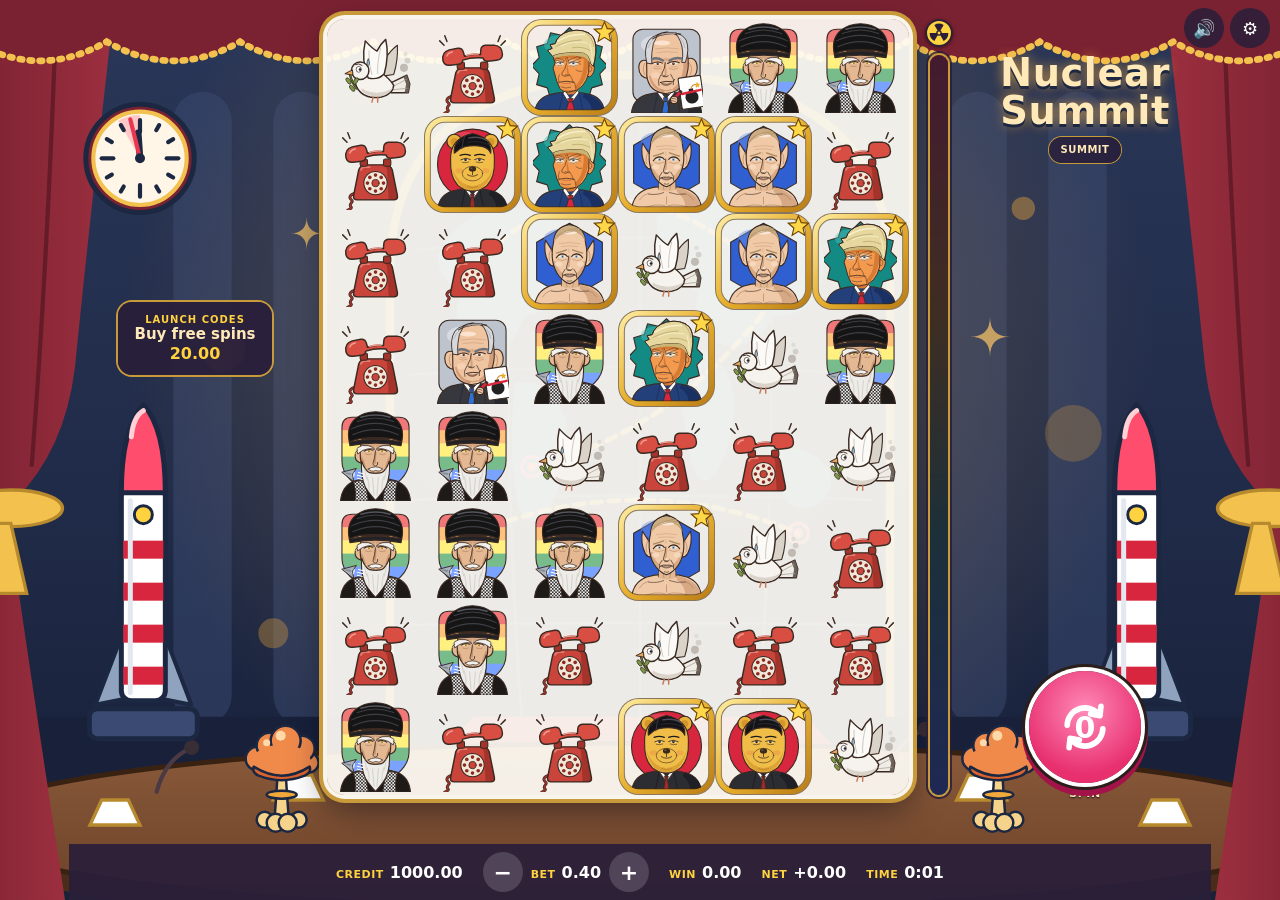
==== games/nuclear-summit-v2/nuclear-summit-v2.html @ 5814d7e2 "Game Lobby on GitHub Pages" ====
<!doctype html>
<html lang="en">
<head>
<meta charset="utf-8">
<meta name="viewport" content="width=device-width, initial-scale=1, viewport-fit=cover">
<title>Nuclear Summit v2</title>
<style>
:root{--bg1:#ffd6ec;--bg2:#d9c8ff;--panel:rgba(255,255,255,.72);--text:#2a1f3a;--muted:#6b5a7a;--deep:#4b1d8f;--hot:#e8306f;--rim:#8A64D6}
*{box-sizing:border-box}
html,body{margin:0}
body{font-family:system-ui,-apple-system,"Segoe UI",Roboto,sans-serif;color:var(--text);background:linear-gradient(160deg,var(--bg1),var(--bg2)) fixed;min-height:100vh;-webkit-tap-highlight-color:transparent}
button{font:inherit;border:0;cursor:pointer;border-radius:14px;min-height:44px;min-width:44px;color:var(--text)}
button:focus-visible{outline:3px solid var(--deep);outline-offset:2px}

/* ===== Cabinet layout =====
   Phone (portrait): logo, board, message, buy panel, a row with tools | spin | free-spins box, control bar.
   Desktop / landscape: buy panel and tools on the left, board in the middle, logo, free-spins box and
   spin on the right, control bar along the bottom. */
.cabinet{min-height:100vh;min-height:100dvh;display:grid;grid-template-columns:1fr auto 1fr;
  grid-template-areas:"logo logo logo" "board board board" "msg msg msg" "buy buy buy" "tools spin info" "bar bar bar";
  justify-items:center;align-content:start;gap:8px 14px;padding-block:10px 0;padding-left:max(16px, env(safe-area-inset-left, 0px));padding-right:max(16px, env(safe-area-inset-right, 0px))}
.logo{grid-area:logo;text-align:center}
h1{font-size:clamp(26px,7vw,40px);margin:0;font-weight:900;letter-spacing:.5px;color:var(--deep);line-height:1}
.badges{display:flex;gap:6px;flex-wrap:wrap;justify-content:center;margin-top:6px}
.badge{font-size:10px;font-weight:800;background:var(--text);color:#fff;padding:3px 7px;border-radius:999px;white-space:nowrap}
.badge.warn{background:#f2b705;color:#3a2a00}
.board{grid-area:board}
.stage{position:relative}
/* Red alert when the bonus triggers: a slow red pulse over the grid (about 1.4 flashes a second,
   well under the 3-per-second photosensitivity limit); held steady for reduced motion. */
.stage::after{content:'';position:absolute;inset:0;border-radius:18px;pointer-events:none;opacity:0;z-index:1;background:radial-gradient(circle at 50% 50%,rgba(255,40,40,.08),rgba(220,0,0,.6));box-shadow:inset 0 0 0 6px #ff2b2b}
.stage.alert::after{opacity:.7} /* steady: no pulsing */
@keyframes redalert{0%,100%{opacity:.15}50%{opacity:1}}
@media (prefers-reduced-motion: reduce){.stage.alert::after{animation:none;opacity:.6}}
.stage .overlay{z-index:2}
/* Blast wave when the bonus triggers: one white flash over the grid (a single flash, not a strobe). */
.stage::before{content:'';position:absolute;inset:0;border-radius:18px;pointer-events:none;opacity:0;z-index:3;background:radial-gradient(circle at 50% 50%,#fff 0%,#fff3d6 45%,rgba(255,170,80,.85) 100%)}
.stage.flash::before{animation:blastflash .9s ease-out}
@keyframes blastflash{0%{opacity:0}12%{opacity:.95}100%{opacity:0}}
@media (prefers-reduced-motion: reduce){.stage.flash::before{animation:none}}
.stage.doom::before{background:radial-gradient(circle at 50% 50%,#f0ffe9 0%,#a8ff9e 45%,rgba(40,190,70,.85) 100%)}
canvas{display:block;border-radius:18px;background:rgba(255,255,255,.4);box-shadow:inset 0 0 0 3px rgba(123,47,247,.25)}
.overlay{position:absolute;inset:0;display:flex;align-items:center;justify-content:center;flex-direction:column;text-align:center;pointer-events:none;opacity:0;transition:opacity .25s;padding:16px}
.overlay.show{opacity:1}
.overlay.tap{pointer-events:auto;cursor:pointer}
.overlay.tap .sub{animation:tapPulse 1.1s ease-in-out infinite}
@keyframes tapPulse{50%{transform:scale(1.08)}}
@media (prefers-reduced-motion: reduce){.overlay.tap .sub{animation:none}}
.overlay .big{font-size:clamp(30px,9vw,56px);font-weight:900;color:#fff;-webkit-text-stroke:2px var(--deep);text-shadow:0 4px 0 var(--deep);line-height:1.05}
.overlay .sub{font-size:16px;font-weight:800;color:var(--deep);background:rgba(255,255,255,.92);padding:4px 12px;border-radius:999px;margin-top:10px}
.msg{grid-area:msg;min-height:24px;text-align:center;font-weight:900;font-size:16px;color:var(--deep);max-width:640px}

/* Buy panel */
.buycard{grid-area:buy;display:flex;flex-direction:column;align-items:center;gap:2px;padding:10px 22px;border-radius:18px;
  background:linear-gradient(#ffe066,#f2b705);color:#3a2a00;box-shadow:0 0 0 3px #fff,0 0 0 6px #2a1f1a,0 6px 0 6px #b88700;line-height:1.1}
.buycard .t{font-size:13px;font-weight:900;letter-spacing:1px}
.buycard .s{font-size:18px;font-weight:900}
.buycard b{font-size:20px;font-variant-numeric:tabular-nums;background:#2a1f1a;color:#FFD23F;border-radius:10px;padding:3px 10px;margin-top:4px}
.buycard small{font-size:11px;font-weight:700}
.buycard:disabled{filter:grayscale(.7);opacity:.6;cursor:default}
.buycard[hidden]{display:none}

/* Spin and round tool buttons */
.spinbox{grid-area:spin;display:flex;flex-direction:column;align-items:center;gap:4px}
#spin{width:96px;height:96px;border-radius:50%;padding:0;color:#fff;background:radial-gradient(circle at 50% 35%,#ff8ab8,#e8306f 70%);box-shadow:0 0 0 4px #fff,0 0 0 7px #2a1f1a,0 6px 0 7px #a3134a;display:grid;place-items:center;position:relative}
#spin svg{width:52px;height:52px}
#spin .count{position:absolute;inset:0;display:grid;place-items:center;font-size:30px;font-weight:900}
#spin.free{background:radial-gradient(circle at 50% 35%,#b48bff,#7B2FF7 70%);box-shadow:0 0 0 4px #fff,0 0 0 7px #2a1f1a,0 6px 0 7px var(--deep)}
#spin:disabled{filter:saturate(.7) brightness(.92);cursor:default}
#spin:active:not(:disabled){transform:translateY(3px)}
.spinbox .hint{font-size:11px;font-weight:800;color:#FFE9B8;text-shadow:0 1px 2px #140d26;text-transform:uppercase;letter-spacing:.5px}
/* Settings (gear) and sound sit in the top-right corner on every layout, the gear in the corner. */
.tools{position:absolute;top:max(8px, env(safe-area-inset-top, 0px));right:max(10px, env(safe-area-inset-right, 0px));z-index:4;display:flex;flex-direction:row-reverse;align-items:center;gap:6px}
.round{width:40px;height:40px;min-width:40px;min-height:40px;border-radius:50%;background:rgba(42,31,58,.85);color:#fff;font-size:18px;font-weight:900;display:grid;place-items:center;padding:0}
.tools input[type=range]{width:90px;accent-color:#7B2FF7}

/* Free-spins box */
.featurebox{grid-area:info;justify-self:start;min-width:132px;border-radius:16px;background:rgba(255,255,255,.85);border:3px solid var(--rim);text-align:center;padding:8px 10px;display:flex;flex-direction:column;gap:2px}
.featurebox .k{font-size:10px;font-weight:800;color:var(--muted);text-transform:uppercase;letter-spacing:.4px}
.featurebox .v{font-size:20px;font-weight:900;color:var(--deep);font-variant-numeric:tabular-nums;line-height:1.1}
.featurebox .v.sm{font-size:15px}
.featurebox.on{background:#2a1f3a;border-color:#ff7a3a;box-shadow:0 0 18px rgba(255,122,58,.55)}
.featurebox.on .k{color:#ffcf9e}.featurebox.on .v{color:#fff}

/* Control bar: credit, bet, win, net position and session time stay visible (market rule). */
.bar{grid-area:bar;position:sticky;bottom:0;justify-self:stretch;margin:4px calc(-1 * max(16px, env(safe-area-inset-right, 0px))) 0 calc(-1 * max(16px, env(safe-area-inset-left, 0px)));background:rgba(42,31,58,.94);color:#fff;display:flex;flex-wrap:wrap;justify-content:center;align-items:center;gap:6px 20px;padding-top:8px;padding-bottom:calc(8px + env(safe-area-inset-bottom, 0px));padding-left:max(16px, env(safe-area-inset-left, 0px));padding-right:max(16px, env(safe-area-inset-right, 0px));z-index:5}
.kv{display:flex;align-items:baseline;gap:6px;white-space:nowrap}
.kv span{font-size:11px;font-weight:900;color:#FFD23F;letter-spacing:.5px}
.kv b{font-size:16px;font-variant-numeric:tabular-nums}
.betctl{display:flex;align-items:center;gap:8px}
.betctl button{width:40px;height:40px;min-width:40px;min-height:40px;border-radius:50%;background:rgba(255,255,255,.16);color:#fff;font-size:22px;font-weight:900;padding:0}
.betctl button:disabled{opacity:.35;cursor:default}

@media (orientation:landscape) and (min-width:560px){
  .cabinet{grid-template-columns:minmax(150px,220px) auto minmax(150px,220px);
    grid-template-areas:"buy board logo" "buy board info" "tools board spin" ". msg ." "bar bar bar";
    grid-template-rows:auto 1fr auto auto auto;justify-content:center;align-items:center;gap:8px 22px;padding-block:14px 0}
  .logo,.featurebox,.spinbox,.buycard{justify-self:center}
  .logo{padding-top:40px}
  .buycard{padding:16px 18px}
  .buycard .s{font-size:22px}
  #spin{width:112px;height:112px}
  #spin svg{width:60px;height:60px}
  h1{font-size:clamp(26px,3vw,40px)}
}
/* Phones held upright: keep the spin row inside narrow screens. */
@media (orientation:portrait){
  .cabinet{column-gap:10px;grid-template-rows:auto auto auto auto auto 1fr}
  .bar{align-self:end} /* spare height goes above the bar, so it sits at the bottom of the screen */
  .featurebox{min-width:0;max-width:128px;padding:6px 8px}
  h1{font-size:clamp(22px,6vw,40px)}
}
/* Short landscape screens (phones turned sideways, small windows): compact side panels. */
@media (orientation:landscape) and (min-width:560px) and (max-height:560px){
  .cabinet{padding-top:6px;gap:4px 16px}
  h1{font-size:22px}
  .badges{margin-top:3px;gap:3px}.badge{font-size:9px;padding:2px 5px}
  .buycard{padding:8px 12px}.buycard .s{font-size:15px}.buycard b{font-size:16px}
  #spin{width:76px;height:76px}#spin svg{width:42px;height:42px}#spin .count{font-size:24px}
  .spinbox .hint{display:none}
  .featurebox{padding:4px 8px;min-width:120px}.featurebox .v{font-size:16px}.featurebox .v.sm{font-size:13px}
  .round{width:36px;height:36px;min-width:36px;min-height:36px;font-size:16px}
  .msg{font-size:14px;min-height:18px}
  .bar{padding-top:4px;padding-bottom:calc(4px + env(safe-area-inset-bottom, 0px))}.kv b{font-size:14px}
  .betctl button{width:34px;height:34px;min-width:34px;min-height:34px}
}

/* Short portrait screens (the Game Lobby's phone window, phones in a browser, small windows): the
   whole cabinet fits on one screen. Info and sound sit beside the title; the buy panel, spin button
   and free-spins box share one row; the control bar is tighter. resize() then gives the board
   whatever height is left. */
@media (orientation:portrait) and (max-height:780px){
  .cabinet{grid-template-areas:"logo logo logo" "board board board" "msg msg msg" "buy spin info" "bar bar bar";grid-template-rows:auto auto auto auto 1fr;gap:6px 8px;padding-top:4px}
  h1{font-size:22px}
  .tools{top:max(4px, env(safe-area-inset-top, 0px))}
  .round{width:34px;height:34px;min-width:34px;min-height:34px;font-size:15px}
  .msg{font-size:13px;min-height:17px}
  .buycard{justify-self:end;align-self:center;padding:5px 10px;box-shadow:0 0 0 2px #fff,0 0 0 4px #2a1f1a,0 4px 0 4px #b88700}
  .buycard .t{font-size:9px;letter-spacing:.5px}.buycard .s{font-size:12px}.buycard b{font-size:14px;padding:1px 8px;margin-top:2px}
  #spin{width:66px;height:66px}#spin svg{width:36px;height:36px}#spin .count{font-size:22px}
  .spinbox{align-self:center}.spinbox .hint{display:none}
  .featurebox{justify-self:start;align-self:center;padding:4px 8px;border-width:2px;max-width:124px}
  .featurebox .k{font-size:9px}.featurebox .v{font-size:15px}.featurebox .v.sm{font-size:12px}
  .bar{gap:2px 14px;padding-top:4px;padding-bottom:calc(4px + env(safe-area-inset-bottom, 0px))}
  .kv span{font-size:10px}.kv b{font-size:14px}
  .betctl{gap:6px}.betctl button{width:36px;height:36px;min-width:36px;min-height:36px;font-size:19px}
}

/* Below the cabinet: paytable, settings and dev tools. */
.below{max-width:900px;margin:0 auto;padding:12px 16px 28px;display:flex;flex-direction:column;gap:10px}
/* Settings sheet (the gear button): sound, paytable and rules, dev tools and the parody notice. */
.sheet{position:fixed;inset:0;z-index:15;background:rgba(20,13,38,.62);display:flex;justify-content:center;align-items:flex-start;padding:max(10px, env(safe-area-inset-top, 0px)) 10px 10px;overflow:auto;-webkit-overflow-scrolling:touch}
.sheet[hidden]{display:none}
.sheet .below{width:100%;margin:0 auto;background:rgba(246,241,255,.97);border-radius:18px;box-shadow:0 10px 40px rgba(0,0,0,.4);padding:10px 12px 16px}
.sheethead{display:flex;align-items:center;justify-content:space-between}
.sheethead h2{margin:0;font-size:18px;color:var(--deep)}
#setClose{width:40px;height:40px;min-width:40px;min-height:40px;border-radius:50%;background:rgba(42,31,58,.1);font-size:18px;font-weight:900;padding:0}
.volrow{display:flex;align-items:center;gap:10px;font-weight:800;font-size:14px;background:var(--panel);border-radius:12px;padding:8px 12px}
.volrow input{flex:1;accent-color:#7B2FF7}
.small-btn{background:var(--panel);font-size:13px;font-weight:700;padding:0 12px}
details{background:var(--panel);border-radius:12px;padding:8px 12px;font-size:14px}
summary{cursor:pointer;font-weight:800;min-height:28px;line-height:28px}
.pt{display:grid;grid-template-columns:repeat(auto-fill,minmax(260px,1fr));gap:8px;margin-top:8px}
.pt .s.wide{grid-column:1/-1}
.pt .p{display:flex;flex-wrap:wrap;gap:3px 4px}
.pt .band{display:inline-flex;gap:3px;align-items:baseline;padding:1px 5px;border-radius:6px;background:rgba(0,0,0,.05);white-space:nowrap}
.pt .band i{font-style:normal;font-size:11px;font-weight:700;opacity:.6}
.pt .s{display:flex;gap:8px;align-items:center;background:rgba(255,255,255,.6);border-radius:10px;padding:6px}
.pt img{width:44px;height:55px;flex:none}
.pt .n{font-weight:800;font-size:13px}
.pt .p{font-size:12px;color:var(--muted);font-variant-numeric:tabular-nums}
.rules{margin:8px 0 0;padding-left:18px;line-height:1.5}
.dev label{display:flex;gap:8px;align-items:center;margin:6px 0;flex-wrap:wrap}
.dev select{font:inherit;min-height:36px;border-radius:8px}
.dev .out{font-family:ui-monospace,Menlo,monospace;font-size:12px;white-space:pre-wrap;background:rgba(255,255,255,.7);border-radius:8px;padding:6px;margin-top:6px}
.log{list-style:none;margin:6px 0 0;padding:0;max-height:220px;overflow:auto;font-family:ui-monospace,Menlo,monospace;font-size:12px}
.log li{display:flex;justify-content:space-between;gap:6px;align-items:center;padding:3px 0;border-bottom:1px solid rgba(0,0,0,.06)}
.log button{min-height:30px;min-width:30px;font-size:12px;padding:0 8px;background:#fff;border-radius:8px}
.modal{position:fixed;inset:0;background:rgba(42,31,58,.55);display:flex;align-items:center;justify-content:center;z-index:20;padding:16px}
.modal[hidden]{display:none}
.modal .card{background:#fff;border-radius:18px;padding:18px;max-width:340px;width:100%;text-align:center}
.modal h2{margin:0 0 8px;font-size:20px;color:var(--deep)}
.modal p{margin:0 0 14px;line-height:1.45}
.modal .row{display:flex;gap:10px;justify-content:center}
.modal .row button{padding:0 18px;font-weight:800}
#buyOk{background:var(--hot);color:#fff}
#buyCancel{background:#eee}
footer{font-size:12px;color:var(--muted);text-align:center;line-height:1.5}
/* Summit Hall background (sources: art/bg_base_wide.svg, art/bg_base.svg). A fixed layer, so it also stays put on iOS. */
body::before{content:"";position:fixed;inset:0;z-index:-1;pointer-events:none;background:url("data:image/svg+xml,%3Csvg xmlns=%22http://www.w3.org/2000/svg%22 viewBox=%220 0 1920 1080%22 width=%221920%22 height=%221080%22 preserveAspectRatio=%22xMidYMid slice%22%3E %3Cdefs%3E %3ClinearGradient id=%22wall%22 x1=%220%22 y1=%220%22 x2=%220%22 y2=%221%22%3E %3Cstop offset=%220%22 stop-color=%22%232A3758%22/%3E%3Cstop offset=%220.6%22 stop-color=%22%231F2A47%22/%3E%3Cstop offset=%221%22 stop-color=%22%23161E35%22/%3E %3C/linearGradient%3E %3CradialGradient id=%22glow%22 cx=%22960%22 cy=%22420%22 r=%22620%22 gradientUnits=%22userSpaceOnUse%22%3E %3Cstop offset=%220%22 stop-color=%22%23F2A93B%22 stop-opacity=%220.42%22/%3E%3Cstop offset=%220.55%22 stop-color=%22%23F2A93B%22 stop-opacity=%220.14%22/%3E%3Cstop offset=%221%22 stop-color=%22%23F2A93B%22 stop-opacity=%220%22/%3E %3C/radialGradient%3E %3ClinearGradient id=%22screen%22 x1=%220%22 y1=%220%22 x2=%220%22 y2=%221%22%3E %3Cstop offset=%220%22 stop-color=%22%23162746%22/%3E%3Cstop offset=%221%22 stop-color=%22%23101C36%22/%3E %3C/linearGradient%3E %3ClinearGradient id=%22curtainL%22 x1=%220%22 y1=%220%22 x2=%221%22 y2=%220%22%3E %3Cstop offset=%220%22 stop-color=%22%235E1626%22/%3E%3Cstop offset=%221%22 stop-color=%22%239C2F3F%22/%3E %3C/linearGradient%3E %3ClinearGradient id=%22curtainR%22 x1=%221%22 y1=%220%22 x2=%220%22 y2=%220%22%3E %3Cstop offset=%220%22 stop-color=%22%235E1626%22/%3E%3Cstop offset=%221%22 stop-color=%22%239C2F3F%22/%3E %3C/linearGradient%3E %3ClinearGradient id=%22carpet%22 x1=%220%22 y1=%220%22 x2=%220%22 y2=%221%22%3E %3Cstop offset=%220%22 stop-color=%22%239C2F3F%22/%3E%3Cstop offset=%221%22 stop-color=%22%236E1F2E%22/%3E %3C/linearGradient%3E %3ClinearGradient id=%22table%22 x1=%220%22 y1=%220%22 x2=%220%22 y2=%221%22%3E %3Cstop offset=%220%22 stop-color=%22%238A5A3A%22/%3E%3Cstop offset=%221%22 stop-color=%22%236B4128%22/%3E %3C/linearGradient%3E %3C/defs%3E %3Crect width=%221920%22 height=%221080%22 fill=%22url(%23wall)%22/%3E %3Cg fill=%22%233A4A72%22 opacity=%220.5%22%3E %3Crect x=%22400%22 y=%22110%22 width=%2270%22 height=%22760%22 rx=%2235%22/%3E%3Crect x=%22520%22 y=%22110%22 width=%2270%22 height=%22760%22 rx=%2235%22/%3E %3Crect x=%221330%22 y=%22110%22 width=%2270%22 height=%22760%22 rx=%2235%22/%3E%3Crect x=%221450%22 y=%22110%22 width=%2270%22 height=%22760%22 rx=%2235%22/%3E %3C/g%3E %3Crect width=%221920%22 height=%221080%22 fill=%22url(%23glow)%22/%3E %3Cpath d=%22M660 900 L660 330 Q660 90 960 90 Q1260 90 1260 330 L1260 900 Z%22 fill=%22url(%23screen)%22 stroke=%22%23B88A2E%22 stroke-width=%2210%22 opacity=%220.85%22/%3E %3Cg fill=%22none%22 stroke=%22%232C4672%22 stroke-width=%223%22 opacity=%220.9%22%3E %3Cpath d=%22M690 300 Q960 270 1230 300 M680 450 Q960 430 1240 450 M680 600 Q960 590 1240 600 M680 750 Q960 745 1240 750%22/%3E %3Cpath d=%22M810 130 Q790 500 820 890 M960 92 L960 900 M1110 130 Q1130 500 1100 890%22/%3E %3C/g%3E %3Cg fill=%22%232E5A8A%22 opacity=%220.95%22%3E %3Cpath d=%22M720 300 Q750 240 840 250 Q900 260 880 320 Q870 370 820 380 Q800 440 760 420 Q730 390 745 350 Q710 330 720 300 Z%22/%3E %3Cpath d=%22M810 460 Q850 450 870 500 Q880 560 850 610 Q830 640 815 610 Q800 550 810 460 Z%22/%3E %3Cpath d=%22M980 260 Q1030 230 1110 250 Q1190 270 1180 330 Q1170 380 1120 380 Q1090 430 1050 410 Q1020 390 1030 350 Q980 330 980 260 Z%22/%3E %3Cpath d=%22M1010 420 Q1050 410 1070 460 Q1080 520 1050 570 Q1030 590 1020 550 Q1005 480 1010 420 Z%22/%3E %3Cpath d=%22M1120 540 Q1170 530 1190 570 Q1190 610 1150 610 Q1120 600 1120 540 Z%22/%3E %3C/g%3E %3Cg fill=%22%23F2A93B%22 opacity=%220.8%22%3E %3Ccircle cx=%22460%22 cy=%22420%22 r=%2226%22 opacity=%220.35%22/%3E%3Ccircle cx=%221480%22 cy=%22520%22 r=%2234%22 opacity=%220.3%22/%3E %3Ccircle cx=%221420%22 cy=%22250%22 r=%2214%22 opacity=%220.5%22/%3E%3Ccircle cx=%22520%22 cy=%22760%22 r=%2218%22 opacity=%220.4%22/%3E %3C/g%3E %3Cg fill=%22%23FFC867%22 opacity=%220.7%22%3E %3Cpath d=%22M560 260 Q560 280 580 280 Q560 280 560 300 Q560 280 540 280 Q560 280 560 260 Z%22/%3E %3Cpath d=%22M1380 380 Q1380 404 1404 404 Q1380 404 1380 428 Q1380 404 1356 404 Q1380 404 1380 380 Z%22/%3E %3C/g%3E %3Cg fill=%22none%22 stroke=%22%23F2A93B%22 stroke-width=%226%22 stroke-dasharray=%2212 9%22 stroke-linecap=%22round%22 opacity=%220.65%22%3E %3Cpath d=%22M760 320 Q900 170 1080 300%22/%3E %3Cpath d=%22M1120 360 Q1000 520 830 560%22/%3E %3Cpath d=%22M760 640 Q960 560 1150 640%22/%3E %3C/g%3E%3Cg fill=%22none%22 stroke=%22%23FF4D6D%22 stroke-width=%224%22 opacity=%220.7%22%3E %3Ccircle cx=%221080%22 cy=%22300%22 r=%2212%22/%3E%3Ccircle cx=%221080%22 cy=%22300%22 r=%224%22 fill=%22%23FF4D6D%22/%3E %3Ccircle cx=%22830%22 cy=%22560%22 r=%2212%22/%3E%3Ccircle cx=%22830%22 cy=%22560%22 r=%224%22 fill=%22%23FF4D6D%22/%3E %3Ccircle cx=%221150%22 cy=%22640%22 r=%2212%22/%3E%3Ccircle cx=%221150%22 cy=%22640%22 r=%224%22 fill=%22%23FF4D6D%22/%3E %3C/g%3E %3Cpath d=%22M0 860 L1920 860 L1920 1080 L0 1080 Z%22 fill=%22%2318203A%22/%3E %3Cpath d=%22M760 860 L1160 860 L1360 1080 L560 1080 Z%22 fill=%22url(%23carpet)%22/%3E %3Cellipse cx=%22960%22 cy=%221010%22 rx=%22820%22 ry=%22110%22 fill=%22%234A2C18%22/%3E %3Cellipse cx=%22960%22 cy=%22992%22 rx=%22820%22 ry=%22100%22 fill=%22url(%23table)%22 stroke=%22%233A2212%22 stroke-width=%226%22/%3E %3Cg stroke=%22%234B3A44%22 stroke-width=%225%22 stroke-linecap=%22round%22 fill=%22none%22%3E %3Cpath d=%22M380 950 Q390 912 420 898 M620 925 Q630 888 660 876 M1260 925 Q1270 888 1300 876 M1500 950 Q1510 912 1540 898%22/%3E %3C/g%3E %3Cg fill=%22%233A2E36%22%3E%3Ccircle cx=%22422%22 cy=%22897%22 r=%229%22/%3E%3Ccircle cx=%22662%22 cy=%22875%22 r=%229%22/%3E%3Ccircle cx=%221302%22 cy=%22875%22 r=%229%22/%3E%3Ccircle cx=%221542%22 cy=%22897%22 r=%229%22/%3E%3C/g%3E %3Cg fill=%22%23FFFFFF%22 stroke=%22%23B88A2E%22 stroke-width=%224%22%3E %3Cpath d=%22M300 990 L360 990 L346 960 L314 960 Z%22/%3E%3Cpath d=%22M520 960 L580 960 L566 930 L534 930 Z%22/%3E %3Cpath d=%22M1340 960 L1400 960 L1386 930 L1354 930 Z%22/%3E%3Cpath d=%22M1560 990 L1620 990 L1606 960 L1574 960 Z%22/%3E %3C/g%3E %3Cg transform=%22translate(470 860) scale(0.6)%22 stroke=%22%231C2742%22 stroke-width=%225%22 stroke-linejoin=%22round%22%3E %3Cpath d=%22M86 200 Q90 150 92 110 L108 110 Q110 150 114 200 Z%22 fill=%22%23F6D38A%22/%3E %3Cellipse cx=%22100%22 cy=%22156%22 rx=%2230%22 ry=%228%22 fill=%22%23F2A93B%22/%3E %3Ccircle cx=%2266%22 cy=%22206%22 r=%2216%22 fill=%22%23F6D38A%22/%3E%3Ccircle cx=%22134%22 cy=%22206%22 r=%2216%22 fill=%22%23F6D38A%22/%3E %3Ccircle cx=%2288%22 cy=%22212%22 r=%2218%22 fill=%22%23F6D38A%22/%3E%3Ccircle cx=%22112%22 cy=%22212%22 r=%2218%22 fill=%22%23F6D38A%22/%3E %3Ccircle cx=%2252%22 cy=%2284%22 r=%2224%22 fill=%22%23F08A4B%22/%3E%3Ccircle cx=%22154%22 cy=%2292%22 r=%2220%22 fill=%22%23F08A4B%22/%3E %3Ccircle cx=%2276%22 cy=%2258%22 r=%2226%22 fill=%22%23F08A4B%22/%3E%3Ccircle cx=%22140%22 cy=%2264%22 r=%2226%22 fill=%22%23F08A4B%22/%3E%3Ccircle cx=%22108%22 cy=%2248%22 r=%2230%22 fill=%22%23F08A4B%22/%3E %3Cellipse cx=%22100%22 cy=%2288%22 rx=%2258%22 ry=%2232%22 fill=%22%23F08A4B%22 stroke=%22none%22/%3E %3Cpath d=%22M44 100 Q100 136 156 100 Q160 112 146 118 Q100 136 54 118 Q40 112 44 100 Z%22 fill=%22%23D9622E%22/%3E %3Ccircle cx=%2298%22 cy=%2238%22 r=%2210%22 fill=%22%23FFD9A8%22 stroke=%22none%22/%3E%3Ccircle cx=%2270%22 cy=%2252%22 r=%227%22 fill=%22%23FFD9A8%22 stroke=%22none%22/%3E %3C/g%3E %3Cg transform=%22translate(1330 860) scale(0.6)%22 stroke=%22%231C2742%22 stroke-width=%225%22 stroke-linejoin=%22round%22%3E %3Cpath d=%22M86 200 Q90 150 92 110 L108 110 Q110 150 114 200 Z%22 fill=%22%23F6D38A%22/%3E %3Cellipse cx=%22100%22 cy=%22156%22 rx=%2230%22 ry=%228%22 fill=%22%23F2A93B%22/%3E %3Ccircle cx=%2266%22 cy=%22206%22 r=%2216%22 fill=%22%23F6D38A%22/%3E%3Ccircle cx=%22134%22 cy=%22206%22 r=%2216%22 fill=%22%23F6D38A%22/%3E %3Ccircle cx=%2288%22 cy=%22212%22 r=%2218%22 fill=%22%23F6D38A%22/%3E%3Ccircle cx=%22112%22 cy=%22212%22 r=%2218%22 fill=%22%23F6D38A%22/%3E %3Ccircle cx=%2252%22 cy=%2284%22 r=%2224%22 fill=%22%23F08A4B%22/%3E%3Ccircle cx=%22154%22 cy=%2292%22 r=%2220%22 fill=%22%23F08A4B%22/%3E %3Ccircle cx=%2276%22 cy=%2258%22 r=%2226%22 fill=%22%23F08A4B%22/%3E%3Ccircle cx=%22140%22 cy=%2264%22 r=%2226%22 fill=%22%23F08A4B%22/%3E%3Ccircle cx=%22108%22 cy=%2248%22 r=%2230%22 fill=%22%23F08A4B%22/%3E %3Cellipse cx=%22100%22 cy=%2288%22 rx=%2258%22 ry=%2232%22 fill=%22%23F08A4B%22 stroke=%22none%22/%3E %3Cpath d=%22M44 100 Q100 136 156 100 Q160 112 146 118 Q100 136 54 118 Q40 112 44 100 Z%22 fill=%22%23D9622E%22/%3E %3Ccircle cx=%2298%22 cy=%2238%22 r=%2210%22 fill=%22%23FFD9A8%22 stroke=%22none%22/%3E%3Ccircle cx=%2270%22 cy=%2252%22 r=%227%22 fill=%22%23FFD9A8%22 stroke=%22none%22/%3E %3C/g%3E %3Cpath d=%22M0 0 L330 0 Q300 260 282 440 Q270 540 210 600 Q130 660 0 670 Z%22 fill=%22url(%23curtainL)%22/%3E %3Cpath d=%22M0 670 Q110 660 200 610 Q230 820 270 1080 L0 1080 Z%22 fill=%22url(%23curtainL)%22/%3E %3Cg fill=%22none%22 stroke=%22%233E0E18%22 stroke-width=%225%22 opacity=%220.5%22%3E %3Cpath d=%22M80 0 Q90 330 70 660 M170 0 Q180 340 140 640 M260 0 Q250 300 230 560 M70 680 Q90 880 80 1080 M150 650 Q170 860 180 1080%22/%3E %3C/g%3E %3Cpath d=%22M1920 0 L1590 0 Q1620 260 1638 440 Q1650 540 1710 600 Q1790 660 1920 670 Z%22 fill=%22url(%23curtainR)%22/%3E %3Cpath d=%22M1920 670 Q1810 660 1720 610 Q1690 820 1650 1080 L1920 1080 Z%22 fill=%22url(%23curtainR)%22/%3E %3Cg fill=%22none%22 stroke=%22%233E0E18%22 stroke-width=%225%22 opacity=%220.5%22%3E %3Cpath d=%22M1840 0 Q1830 330 1850 660 M1750 0 Q1740 340 1780 640 M1660 0 Q1670 300 1690 560 M1850 680 Q1830 880 1840 1080 M1770 650 Q1750 860 1740 1080%22/%3E %3C/g%3E %3Cg fill=%22%23F2C14E%22 stroke=%22%23B88A2E%22 stroke-width=%224%22%3E %3Cellipse cx=%22205%22 cy=%22610%22 rx=%2262%22 ry=%2222%22/%3E%3Cellipse cx=%221715%22 cy=%22610%22 rx=%2262%22 ry=%2222%22/%3E %3Cpath d=%22M185 628 L166 712 L224 712 L205 628 Z%22/%3E%3Cpath d=%22M1695 628 L1676 712 L1734 712 L1715 628 Z%22/%3E %3C/g%3E %3Cg transform=%22translate(316 500) scale(1.2)%22%3E %3Crect x=%22-14%22 y=%22292%22 width=%22108%22 height=%2230%22 rx=%228%22 fill=%22%233A4A72%22 stroke=%22%231C2742%22 stroke-width=%225%22/%3E %3Cpath d=%22M18 220 L-8 288 L22 282 Z M62 220 L88 288 L58 282 Z%22 fill=%22%238FA3BF%22 stroke=%22%231C2742%22 stroke-width=%224%22 stroke-linejoin=%22round%22/%3E %3Crect x=%2218%22 y=%2270%22 width=%2244%22 height=%22214%22 rx=%2210%22 fill=%22%23FFFFFF%22 stroke=%22%231C2742%22 stroke-width=%225%22/%3E %3Cg fill=%22%23D7263D%22%3E%3Crect x=%2220%22 y=%22124%22 width=%2240%22 height=%2218%22/%3E%3Crect x=%2220%22 y=%22166%22 width=%2240%22 height=%2218%22/%3E%3Crect x=%2220%22 y=%22208%22 width=%2240%22 height=%2218%22/%3E%3Crect x=%2220%22 y=%22250%22 width=%2240%22 height=%2218%22/%3E%3C/g%3E %3Cpath d=%22M18 76 Q18 12 40 -12 Q62 12 62 76 Z%22 fill=%22%23FF4D6D%22 stroke=%22%231C2742%22 stroke-width=%225%22 stroke-linejoin=%22round%22/%3E %3Ccircle cx=%2240%22 cy=%2298%22 r=%229%22 fill=%22%23FFD23F%22 stroke=%22%231C2742%22 stroke-width=%223%22/%3E %3Cpath d=%22M28 20 Q30 0 40 -6%22 stroke=%22%23FFD0D6%22 stroke-width=%225%22 stroke-linecap=%22round%22 fill=%22none%22/%3E %3Cpath d=%22M27 84 L27 276%22 stroke=%22%23E3E8F0%22 stroke-width=%225%22 stroke-linecap=%22round%22 fill=%22none%22/%3E %3C/g%3E %3Cg transform=%22translate(1508 500) scale(1.2)%22%3E %3Crect x=%22-14%22 y=%22292%22 width=%22108%22 height=%2230%22 rx=%228%22 fill=%22%233A4A72%22 stroke=%22%231C2742%22 stroke-width=%225%22/%3E %3Cpath d=%22M18 220 L-8 288 L22 282 Z M62 220 L88 288 L58 282 Z%22 fill=%22%238FA3BF%22 stroke=%22%231C2742%22 stroke-width=%224%22 stroke-linejoin=%22round%22/%3E %3Crect x=%2218%22 y=%2270%22 width=%2244%22 height=%22214%22 rx=%2210%22 fill=%22%23FFFFFF%22 stroke=%22%231C2742%22 stroke-width=%225%22/%3E %3Cg fill=%22%23D7263D%22%3E%3Crect x=%2220%22 y=%22124%22 width=%2240%22 height=%2218%22/%3E%3Crect x=%2220%22 y=%22166%22 width=%2240%22 height=%2218%22/%3E%3Crect x=%2220%22 y=%22208%22 width=%2240%22 height=%2218%22/%3E%3Crect x=%2220%22 y=%22250%22 width=%2240%22 height=%2218%22/%3E%3C/g%3E %3Cpath d=%22M18 76 Q18 12 40 -12 Q62 12 62 76 Z%22 fill=%22%23FF4D6D%22 stroke=%22%231C2742%22 stroke-width=%225%22 stroke-linejoin=%22round%22/%3E %3Ccircle cx=%2240%22 cy=%2298%22 r=%229%22 fill=%22%23FFD23F%22 stroke=%22%231C2742%22 stroke-width=%223%22/%3E %3Cpath d=%22M28 20 Q30 0 40 -6%22 stroke=%22%23FFD0D6%22 stroke-width=%225%22 stroke-linecap=%22round%22 fill=%22none%22/%3E %3Cpath d=%22M27 84 L27 276%22 stroke=%22%23E3E8F0%22 stroke-width=%225%22 stroke-linecap=%22round%22 fill=%22none%22/%3E %3C/g%3E %3Cg%3E %3Ccircle cx=%22360%22 cy=%22190%22 r=%2265%22 fill=%22%237A2232%22 stroke=%22%231C2742%22 stroke-width=%226%22/%3E %3Ccircle cx=%22360%22 cy=%22190%22 r=%2256%22 fill=%22%23FFF6E8%22 stroke=%22%23F2C14E%22 stroke-width=%225%22/%3E %3Cpath d=%22M360 190 L360 138 A52 52 0 0 0 334.0 145.0 Z%22 fill=%22%23FF4D6D%22 opacity=%220.28%22/%3E %3Cg stroke=%22%231C2742%22 stroke-width=%225%22 stroke-linecap=%22round%22%3E%3Cpath d=%22M360 144 L360 158%22 transform=%22rotate(0 360 190)%22/%3E%3Cpath d=%22M360 144 L360 151%22 transform=%22rotate(30 360 190)%22/%3E%3Cpath d=%22M360 144 L360 151%22 transform=%22rotate(60 360 190)%22/%3E%3Cpath d=%22M360 144 L360 158%22 transform=%22rotate(90 360 190)%22/%3E%3Cpath d=%22M360 144 L360 151%22 transform=%22rotate(120 360 190)%22/%3E%3Cpath d=%22M360 144 L360 151%22 transform=%22rotate(150 360 190)%22/%3E%3Cpath d=%22M360 144 L360 158%22 transform=%22rotate(180 360 190)%22/%3E%3Cpath d=%22M360 144 L360 151%22 transform=%22rotate(210 360 190)%22/%3E%3Cpath d=%22M360 144 L360 151%22 transform=%22rotate(240 360 190)%22/%3E%3Cpath d=%22M360 144 L360 158%22 transform=%22rotate(270 360 190)%22/%3E%3Cpath d=%22M360 144 L360 151%22 transform=%22rotate(300 360 190)%22/%3E%3Cpath d=%22M360 144 L360 151%22 transform=%22rotate(330 360 190)%22/%3E%3C/g%3E %3Cpath d=%22M360 190 L360 159.2%22 stroke=%22%231C2742%22 stroke-width=%228%22 stroke-linecap=%22round%22 transform=%22rotate(-4 360 190)%22/%3E %3Cpath d=%22M360 190 L360 141.8%22 stroke=%22%23E8384F%22 stroke-width=%225%22 stroke-linecap=%22round%22 transform=%22rotate(-14 360 190)%22/%3E %3Ccircle cx=%22360%22 cy=%22190%22 r=%226%22 fill=%22%231C2742%22/%3E %3C/g%3E %3Cpath d=%22M0 0 L1920 0 L1920 50 Q1840 96 1760 50 Q1680 96 1600 50 Q1520 96 1440 50 Q1360 96 1280 50 Q1200 96 1120 50 Q1040 96 960 50 Q880 96 800 50 Q720 96 640 50 Q560 96 480 50 Q400 96 320 50 Q240 96 160 50 Q80 96 0 50 Z%22 fill=%22%237A2232%22/%3E %3Cpath d=%22M0 50 Q80 96 160 50 Q240 96 320 50 Q400 96 480 50 Q560 96 640 50 Q720 96 800 50 Q880 96 960 50 Q1040 96 1120 50 Q1200 96 1280 50 Q1360 96 1440 50 Q1520 96 1600 50 Q1680 96 1760 50 Q1840 96 1920 50%22 fill=%22none%22 stroke=%22%23F2C14E%22 stroke-width=%228%22 stroke-dasharray=%223 9%22 stroke-linecap=%22round%22/%3E %3C/svg%3E") center top/cover no-repeat}
@media (orientation:portrait){body::before{background-image:url("data:image/svg+xml,%3Csvg xmlns=%22http://www.w3.org/2000/svg%22 viewBox=%220 0 1080 1920%22 width=%221080%22 height=%221920%22 preserveAspectRatio=%22xMidYMid slice%22%3E %3Cdefs%3E %3ClinearGradient id=%22wall%22 x1=%220%22 y1=%220%22 x2=%220%22 y2=%221%22%3E %3Cstop offset=%220%22 stop-color=%22%232A3758%22/%3E%3Cstop offset=%220.6%22 stop-color=%22%231F2A47%22/%3E%3Cstop offset=%221%22 stop-color=%22%23161E35%22/%3E %3C/linearGradient%3E %3CradialGradient id=%22glow%22 cx=%22540%22 cy=%22700%22 r=%22560%22 gradientUnits=%22userSpaceOnUse%22%3E %3Cstop offset=%220%22 stop-color=%22%23F2A93B%22 stop-opacity=%220.42%22/%3E%3Cstop offset=%220.55%22 stop-color=%22%23F2A93B%22 stop-opacity=%220.14%22/%3E%3Cstop offset=%221%22 stop-color=%22%23F2A93B%22 stop-opacity=%220%22/%3E %3C/radialGradient%3E %3ClinearGradient id=%22screen%22 x1=%220%22 y1=%220%22 x2=%220%22 y2=%221%22%3E %3Cstop offset=%220%22 stop-color=%22%23162746%22/%3E%3Cstop offset=%221%22 stop-color=%22%23101C36%22/%3E %3C/linearGradient%3E %3ClinearGradient id=%22curtainL%22 x1=%220%22 y1=%220%22 x2=%221%22 y2=%220%22%3E %3Cstop offset=%220%22 stop-color=%22%235E1626%22/%3E%3Cstop offset=%221%22 stop-color=%22%239C2F3F%22/%3E %3C/linearGradient%3E %3ClinearGradient id=%22curtainR%22 x1=%221%22 y1=%220%22 x2=%220%22 y2=%220%22%3E %3Cstop offset=%220%22 stop-color=%22%235E1626%22/%3E%3Cstop offset=%221%22 stop-color=%22%239C2F3F%22/%3E %3C/linearGradient%3E %3ClinearGradient id=%22carpet%22 x1=%220%22 y1=%220%22 x2=%220%22 y2=%221%22%3E %3Cstop offset=%220%22 stop-color=%22%239C2F3F%22/%3E%3Cstop offset=%221%22 stop-color=%22%236E1F2E%22/%3E %3C/linearGradient%3E %3ClinearGradient id=%22table%22 x1=%220%22 y1=%220%22 x2=%220%22 y2=%221%22%3E %3Cstop offset=%220%22 stop-color=%22%238A5A3A%22/%3E%3Cstop offset=%221%22 stop-color=%22%236B4128%22/%3E %3C/linearGradient%3E %3C/defs%3E %3Crect width=%221080%22 height=%221920%22 fill=%22url(%23wall)%22/%3E %3Cg fill=%22%233A4A72%22 opacity=%220.5%22%3E %3Crect x=%22130%22 y=%22180%22 width=%2270%22 height=%221300%22 rx=%2235%22/%3E%3Crect x=%22250%22 y=%22180%22 width=%2270%22 height=%221300%22 rx=%2235%22/%3E %3Crect x=%22760%22 y=%22180%22 width=%2270%22 height=%221300%22 rx=%2235%22/%3E%3Crect x=%22880%22 y=%22180%22 width=%2270%22 height=%221300%22 rx=%2235%22/%3E %3C/g%3E %3Crect width=%221080%22 height=%221920%22 fill=%22url(%23glow)%22/%3E %3Cpath d=%22M270 1180 L270 560 Q270 270 540 270 Q810 270 810 560 L810 1180 Z%22 fill=%22url(%23screen)%22 stroke=%22%23B88A2E%22 stroke-width=%2210%22 opacity=%220.85%22/%3E %3Cg fill=%22none%22 stroke=%22%232C4672%22 stroke-width=%223%22 opacity=%220.9%22%3E %3Cpath d=%22M300 520 Q540 480 780 520 M290 680 Q540 650 790 680 M290 840 Q540 820 790 840 M290 1000 Q540 990 790 1000%22/%3E %3Cpath d=%22M400 330 Q380 760 410 1170 M540 280 L540 1180 M680 330 Q700 760 670 1170%22/%3E %3C/g%3E %3Cg fill=%22%232E5A8A%22 opacity=%220.95%22%3E %3Cpath d=%22M330 520 Q360 450 440 460 Q500 470 480 540 Q470 600 420 610 Q400 680 360 660 Q330 620 345 580 Q320 560 330 520 Z%22/%3E %3Cpath d=%22M410 700 Q450 690 470 740 Q480 800 450 860 Q430 900 415 860 Q400 800 410 700 Z%22/%3E %3Cpath d=%22M560 470 Q610 440 690 460 Q760 480 750 540 Q740 590 690 590 Q660 640 620 620 Q590 600 600 560 Q560 540 560 470 Z%22/%3E %3Cpath d=%22M590 640 Q630 630 650 680 Q660 740 630 790 Q610 810 600 770 Q585 700 590 640 Z%22/%3E %3Cpath d=%22M690 780 Q740 770 760 810 Q760 850 720 850 Q690 840 690 780 Z%22/%3E %3C/g%3E %3Cg fill=%22%23F2A93B%22 opacity=%220.8%22%3E %3Ccircle cx=%22170%22 cy=%22560%22 r=%2226%22 opacity=%220.35%22/%3E%3Ccircle cx=%22930%22 cy=%22700%22 r=%2234%22 opacity=%220.3%22/%3E %3Ccircle cx=%22900%22 cy=%22420%22 r=%2214%22 opacity=%220.5%22/%3E%3Ccircle cx=%22190%22 cy=%22980%22 r=%2218%22 opacity=%220.4%22/%3E %3Ccircle cx=%22880%22 cy=%221120%22 r=%2222%22 opacity=%220.35%22/%3E%3Ccircle cx=%22230%22 cy=%221260%22 r=%2212%22 opacity=%220.5%22/%3E %3C/g%3E %3Cg fill=%22%23FFC867%22 opacity=%220.7%22%3E %3Cpath d=%22M220 420 Q220 440 240 440 Q220 440 220 460 Q220 440 200 440 Q220 440 220 420 Z%22/%3E %3Cpath d=%22M860 560 Q860 584 884 584 Q860 584 860 608 Q860 584 836 584 Q860 584 860 560 Z%22/%3E %3Cpath d=%22M860 1300 Q860 1318 878 1318 Q860 1318 860 1336 Q860 1318 842 1318 Q860 1318 860 1300 Z%22/%3E %3C/g%3E %3Cg fill=%22none%22 stroke=%22%23F2A93B%22 stroke-width=%226%22 stroke-dasharray=%2212 9%22 stroke-linecap=%22round%22 opacity=%220.65%22%3E %3Cpath d=%22M380 560 Q520 380 700 520%22/%3E %3Cpath d=%22M720 600 Q600 760 440 830%22/%3E %3Cpath d=%22M350 900 Q560 820 740 960%22/%3E %3C/g%3E%3Cg fill=%22none%22 stroke=%22%23FF4D6D%22 stroke-width=%224%22 opacity=%220.7%22%3E %3Ccircle cx=%22700%22 cy=%22520%22 r=%2212%22/%3E%3Ccircle cx=%22700%22 cy=%22520%22 r=%224%22 fill=%22%23FF4D6D%22/%3E %3Ccircle cx=%22440%22 cy=%22830%22 r=%2212%22/%3E%3Ccircle cx=%22440%22 cy=%22830%22 r=%224%22 fill=%22%23FF4D6D%22/%3E %3Ccircle cx=%22740%22 cy=%22960%22 r=%2212%22/%3E%3Ccircle cx=%22740%22 cy=%22960%22 r=%224%22 fill=%22%23FF4D6D%22/%3E %3C/g%3E %3Cpath d=%22M0 1500 L1080 1500 L1080 1920 L0 1920 Z%22 fill=%22%2318203A%22/%3E %3Cpath d=%22M330 1500 L750 1500 L1000 1920 L80 1920 Z%22 fill=%22url(%23carpet)%22/%3E %3Cpath d=%22M420 1500 L660 1500 L760 1920 L320 1920 Z%22 fill=%22%23FFFFFF%22 opacity=%220.12%22/%3E %3Cellipse cx=%22540%22 cy=%221700%22 rx=%22560%22 ry=%22150%22 fill=%22%234A2C18%22/%3E %3Cellipse cx=%22540%22 cy=%221680%22 rx=%22560%22 ry=%22140%22 fill=%22url(%23table)%22 stroke=%22%233A2212%22 stroke-width=%226%22/%3E %3Cg stroke=%22%234B3A44%22 stroke-width=%225%22 stroke-linecap=%22round%22 fill=%22none%22%3E %3Cpath d=%22M220 1640 Q230 1600 260 1585 M440 1600 Q450 1560 480 1548 M640 1600 Q650 1560 680 1548 M860 1640 Q870 1600 900 1585%22/%3E %3C/g%3E %3Cg fill=%22%233A2E36%22%3E%3Ccircle cx=%22262%22 cy=%221584%22 r=%229%22/%3E%3Ccircle cx=%22482%22 cy=%221547%22 r=%229%22/%3E%3Ccircle cx=%22682%22 cy=%221547%22 r=%229%22/%3E%3Ccircle cx=%22902%22 cy=%221584%22 r=%229%22/%3E%3C/g%3E %3Cg fill=%22%23FFFFFF%22 stroke=%22%23B88A2E%22 stroke-width=%224%22%3E %3Cpath d=%22M150 1680 L210 1680 L196 1650 L164 1650 Z%22/%3E%3Cpath d=%22M360 1640 L420 1640 L406 1610 L374 1610 Z%22/%3E %3Cpath d=%22M570 1640 L630 1640 L616 1610 L584 1610 Z%22/%3E%3Cpath d=%22M790 1680 L850 1680 L836 1650 L804 1650 Z%22/%3E %3C/g%3E %3Cg fill=%22%23CFE8FF%22 stroke=%22%239FC4EA%22 stroke-width=%223%22 opacity=%220.9%22%3E %3Crect x=%22300%22 y=%221625%22 width=%2218%22 height=%2230%22 rx=%224%22/%3E%3Crect x=%22520%22 y=%221605%22 width=%2218%22 height=%2230%22 rx=%224%22/%3E %3Crect x=%22740%22 y=%221625%22 width=%2218%22 height=%2230%22 rx=%224%22/%3E %3C/g%3E %3Cg transform=%22translate(214 1500) scale(0.62)%22 stroke=%22%231C2742%22 stroke-width=%225%22 stroke-linejoin=%22round%22%3E %3Cpath d=%22M86 200 Q90 150 92 110 L108 110 Q110 150 114 200 Z%22 fill=%22%23F6D38A%22/%3E %3Cellipse cx=%22100%22 cy=%22156%22 rx=%2230%22 ry=%228%22 fill=%22%23F2A93B%22/%3E %3Ccircle cx=%2266%22 cy=%22206%22 r=%2216%22 fill=%22%23F6D38A%22/%3E%3Ccircle cx=%22134%22 cy=%22206%22 r=%2216%22 fill=%22%23F6D38A%22/%3E %3Ccircle cx=%2288%22 cy=%22212%22 r=%2218%22 fill=%22%23F6D38A%22/%3E%3Ccircle cx=%22112%22 cy=%22212%22 r=%2218%22 fill=%22%23F6D38A%22/%3E %3Ccircle cx=%2252%22 cy=%2284%22 r=%2224%22 fill=%22%23F08A4B%22/%3E%3Ccircle cx=%22154%22 cy=%2292%22 r=%2220%22 fill=%22%23F08A4B%22/%3E %3Ccircle cx=%2276%22 cy=%2258%22 r=%2226%22 fill=%22%23F08A4B%22/%3E%3Ccircle cx=%22140%22 cy=%2264%22 r=%2226%22 fill=%22%23F08A4B%22/%3E%3Ccircle cx=%22108%22 cy=%2248%22 r=%2230%22 fill=%22%23F08A4B%22/%3E %3Cellipse cx=%22100%22 cy=%2288%22 rx=%2258%22 ry=%2232%22 fill=%22%23F08A4B%22 stroke=%22none%22/%3E %3Cpath d=%22M44 100 Q100 136 156 100 Q160 112 146 118 Q100 136 54 118 Q40 112 44 100 Z%22 fill=%22%23D9622E%22/%3E %3Ccircle cx=%2298%22 cy=%2238%22 r=%2210%22 fill=%22%23FFD9A8%22 stroke=%22none%22/%3E%3Ccircle cx=%2270%22 cy=%2252%22 r=%227%22 fill=%22%23FFD9A8%22 stroke=%22none%22/%3E %3C/g%3E %3Cg transform=%22translate(742 1500) scale(0.62)%22 stroke=%22%231C2742%22 stroke-width=%225%22 stroke-linejoin=%22round%22%3E %3Cpath d=%22M86 200 Q90 150 92 110 L108 110 Q110 150 114 200 Z%22 fill=%22%23F6D38A%22/%3E %3Cellipse cx=%22100%22 cy=%22156%22 rx=%2230%22 ry=%228%22 fill=%22%23F2A93B%22/%3E %3Ccircle cx=%2266%22 cy=%22206%22 r=%2216%22 fill=%22%23F6D38A%22/%3E%3Ccircle cx=%22134%22 cy=%22206%22 r=%2216%22 fill=%22%23F6D38A%22/%3E %3Ccircle cx=%2288%22 cy=%22212%22 r=%2218%22 fill=%22%23F6D38A%22/%3E%3Ccircle cx=%22112%22 cy=%22212%22 r=%2218%22 fill=%22%23F6D38A%22/%3E %3Ccircle cx=%2252%22 cy=%2284%22 r=%2224%22 fill=%22%23F08A4B%22/%3E%3Ccircle cx=%22154%22 cy=%2292%22 r=%2220%22 fill=%22%23F08A4B%22/%3E %3Ccircle cx=%2276%22 cy=%2258%22 r=%2226%22 fill=%22%23F08A4B%22/%3E%3Ccircle cx=%22140%22 cy=%2264%22 r=%2226%22 fill=%22%23F08A4B%22/%3E%3Ccircle cx=%22108%22 cy=%2248%22 r=%2230%22 fill=%22%23F08A4B%22/%3E %3Cellipse cx=%22100%22 cy=%2288%22 rx=%2258%22 ry=%2232%22 fill=%22%23F08A4B%22 stroke=%22none%22/%3E %3Cpath d=%22M44 100 Q100 136 156 100 Q160 112 146 118 Q100 136 54 118 Q40 112 44 100 Z%22 fill=%22%23D9622E%22/%3E %3Ccircle cx=%2298%22 cy=%2238%22 r=%2210%22 fill=%22%23FFD9A8%22 stroke=%22none%22/%3E%3Ccircle cx=%2270%22 cy=%2252%22 r=%227%22 fill=%22%23FFD9A8%22 stroke=%22none%22/%3E %3C/g%3E %3Cpath d=%22M0 0 L210 0 Q190 420 176 760 Q166 900 130 990 Q80 1060 0 1080 Z%22 fill=%22url(%23curtainL)%22/%3E %3Cpath d=%22M0 1080 Q70 1060 124 1000 Q150 1320 190 1720 L0 1720 Z%22 fill=%22url(%23curtainL)%22/%3E %3Cg fill=%22none%22 stroke=%22%233E0E18%22 stroke-width=%225%22 opacity=%220.5%22%3E %3Cpath d=%22M60 0 Q70 500 50 1060 M130 0 Q140 520 100 1030 M180 0 Q172 480 160 900%22/%3E %3Cpath d=%22M60 1090 Q80 1400 70 1720 M130 1040 Q150 1380 160 1720%22/%3E %3C/g%3E %3Cpath d=%22M1080 0 L870 0 Q890 420 904 760 Q914 900 950 990 Q1000 1060 1080 1080 Z%22 fill=%22url(%23curtainR)%22/%3E %3Cpath d=%22M1080 1080 Q1010 1060 956 1000 Q930 1320 890 1720 L1080 1720 Z%22 fill=%22url(%23curtainR)%22/%3E %3Cg fill=%22none%22 stroke=%22%233E0E18%22 stroke-width=%225%22 opacity=%220.5%22%3E %3Cpath d=%22M1020 0 Q1010 500 1030 1060 M950 0 Q940 520 980 1030 M900 0 Q908 480 920 900%22/%3E %3Cpath d=%22M1020 1090 Q1000 1400 1010 1720 M950 1040 Q930 1380 920 1720%22/%3E %3C/g%3E %3Cg fill=%22%23F2C14E%22 stroke=%22%23B88A2E%22 stroke-width=%224%22%3E %3Cellipse cx=%22130%22 cy=%221000%22 rx=%2256%22 ry=%2220%22/%3E%3Cellipse cx=%22950%22 cy=%221000%22 rx=%2256%22 ry=%2220%22/%3E %3Cpath d=%22M110 1018 L92 1100 L148 1100 L130 1018 Z%22/%3E%3Cpath d=%22M930 1018 L912 1100 L968 1100 L950 1018 Z%22/%3E %3C/g%3E %3Cg transform=%22translate(110 930) scale(1.25)%22%3E %3Crect x=%22-14%22 y=%22292%22 width=%22108%22 height=%2230%22 rx=%228%22 fill=%22%233A4A72%22 stroke=%22%231C2742%22 stroke-width=%225%22/%3E %3Cpath d=%22M18 220 L-8 288 L22 282 Z M62 220 L88 288 L58 282 Z%22 fill=%22%238FA3BF%22 stroke=%22%231C2742%22 stroke-width=%224%22 stroke-linejoin=%22round%22/%3E %3Crect x=%2218%22 y=%2270%22 width=%2244%22 height=%22214%22 rx=%2210%22 fill=%22%23FFFFFF%22 stroke=%22%231C2742%22 stroke-width=%225%22/%3E %3Cg fill=%22%23D7263D%22%3E%3Crect x=%2220%22 y=%22124%22 width=%2240%22 height=%2218%22/%3E%3Crect x=%2220%22 y=%22166%22 width=%2240%22 height=%2218%22/%3E%3Crect x=%2220%22 y=%22208%22 width=%2240%22 height=%2218%22/%3E%3Crect x=%2220%22 y=%22250%22 width=%2240%22 height=%2218%22/%3E%3C/g%3E %3Cpath d=%22M18 76 Q18 12 40 -12 Q62 12 62 76 Z%22 fill=%22%23FF4D6D%22 stroke=%22%231C2742%22 stroke-width=%225%22 stroke-linejoin=%22round%22/%3E %3Ccircle cx=%2240%22 cy=%2298%22 r=%229%22 fill=%22%23FFD23F%22 stroke=%22%231C2742%22 stroke-width=%223%22/%3E %3Cpath d=%22M28 20 Q30 0 40 -6%22 stroke=%22%23FFD0D6%22 stroke-width=%225%22 stroke-linecap=%22round%22 fill=%22none%22/%3E %3Cpath d=%22M27 84 L27 276%22 stroke=%22%23E3E8F0%22 stroke-width=%225%22 stroke-linecap=%22round%22 fill=%22none%22/%3E %3C/g%3E %3Cg transform=%22translate(840 930) scale(1.25)%22%3E %3Crect x=%22-14%22 y=%22292%22 width=%22108%22 height=%2230%22 rx=%228%22 fill=%22%233A4A72%22 stroke=%22%231C2742%22 stroke-width=%225%22/%3E %3Cpath d=%22M18 220 L-8 288 L22 282 Z M62 220 L88 288 L58 282 Z%22 fill=%22%238FA3BF%22 stroke=%22%231C2742%22 stroke-width=%224%22 stroke-linejoin=%22round%22/%3E %3Crect x=%2218%22 y=%2270%22 width=%2244%22 height=%22214%22 rx=%2210%22 fill=%22%23FFFFFF%22 stroke=%22%231C2742%22 stroke-width=%225%22/%3E %3Cg fill=%22%23D7263D%22%3E%3Crect x=%2220%22 y=%22124%22 width=%2240%22 height=%2218%22/%3E%3Crect x=%2220%22 y=%22166%22 width=%2240%22 height=%2218%22/%3E%3Crect x=%2220%22 y=%22208%22 width=%2240%22 height=%2218%22/%3E%3Crect x=%2220%22 y=%22250%22 width=%2240%22 height=%2218%22/%3E%3C/g%3E %3Cpath d=%22M18 76 Q18 12 40 -12 Q62 12 62 76 Z%22 fill=%22%23FF4D6D%22 stroke=%22%231C2742%22 stroke-width=%225%22 stroke-linejoin=%22round%22/%3E %3Ccircle cx=%2240%22 cy=%2298%22 r=%229%22 fill=%22%23FFD23F%22 stroke=%22%231C2742%22 stroke-width=%223%22/%3E %3Cpath d=%22M28 20 Q30 0 40 -6%22 stroke=%22%23FFD0D6%22 stroke-width=%225%22 stroke-linecap=%22round%22 fill=%22none%22/%3E %3Cpath d=%22M27 84 L27 276%22 stroke=%22%23E3E8F0%22 stroke-width=%225%22 stroke-linecap=%22round%22 fill=%22none%22/%3E %3C/g%3E %3Cg%3E %3Ccircle cx=%22150%22 cy=%22250%22 r=%2280%22 fill=%22%237A2232%22 stroke=%22%231C2742%22 stroke-width=%226%22/%3E %3Ccircle cx=%22150%22 cy=%22250%22 r=%2270%22 fill=%22%23FFF6E8%22 stroke=%22%23F2C14E%22 stroke-width=%225%22/%3E %3Cpath d=%22M150 250 L150 184 A66 66 0 0 0 117.0 192.8 Z%22 fill=%22%23FF4D6D%22 opacity=%220.28%22/%3E %3Cg stroke=%22%231C2742%22 stroke-width=%225%22 stroke-linecap=%22round%22%3E%3Cpath d=%22M150 190 L150 206%22 transform=%22rotate(0 150 250)%22/%3E%3Cpath d=%22M150 190 L150 198%22 transform=%22rotate(30 150 250)%22/%3E%3Cpath d=%22M150 190 L150 198%22 transform=%22rotate(60 150 250)%22/%3E%3Cpath d=%22M150 190 L150 206%22 transform=%22rotate(90 150 250)%22/%3E%3Cpath d=%22M150 190 L150 198%22 transform=%22rotate(120 150 250)%22/%3E%3Cpath d=%22M150 190 L150 198%22 transform=%22rotate(150 150 250)%22/%3E%3Cpath d=%22M150 190 L150 206%22 transform=%22rotate(180 150 250)%22/%3E%3Cpath d=%22M150 190 L150 198%22 transform=%22rotate(210 150 250)%22/%3E%3Cpath d=%22M150 190 L150 198%22 transform=%22rotate(240 150 250)%22/%3E%3Cpath d=%22M150 190 L150 206%22 transform=%22rotate(270 150 250)%22/%3E%3Cpath d=%22M150 190 L150 198%22 transform=%22rotate(300 150 250)%22/%3E%3Cpath d=%22M150 190 L150 198%22 transform=%22rotate(330 150 250)%22/%3E%3C/g%3E %3Cpath d=%22M150 250 L150 211.5%22 stroke=%22%231C2742%22 stroke-width=%229%22 stroke-linecap=%22round%22 transform=%22rotate(-4 150 250)%22/%3E %3Cpath d=%22M150 250 L150 189.8%22 stroke=%22%23E8384F%22 stroke-width=%226%22 stroke-linecap=%22round%22 transform=%22rotate(-14 150 250)%22/%3E %3Ccircle cx=%22150%22 cy=%22250%22 r=%227%22 fill=%22%231C2742%22/%3E %3C/g%3E %3Cpath d=%22M0 0 L1080 0 L1080 56 Q1012 104 945 56 Q877 104 810 56 Q742 104 675 56 Q607 104 540 56 Q472 104 405 56 Q337 104 270 56 Q202 104 135 56 Q67 104 0 56 Z%22 fill=%22%237A2232%22/%3E %3Cpath d=%22M0 56 Q67 104 135 56 Q202 104 270 56 Q337 104 405 56 Q472 104 540 56 Q607 104 675 56 Q742 104 810 56 Q877 104 945 56 Q1012 104 1080 56%22 fill=%22none%22 stroke=%22%23F2C14E%22 stroke-width=%228%22 stroke-dasharray=%223 9%22 stroke-linecap=%22round%22/%3E %3C/svg%3E")}}
/* Reels sit on a near-solid panel with a purple rim so they pop off the hall; the title gets a soft white glow. */
canvas{background:rgba(255,253,247,.92);box-shadow:0 0 0 4px rgba(255,255,255,.9),0 0 0 8px #C99A3A,0 12px 34px rgba(5,10,25,.55)}
/* Text on the navy hall: warm cream title with an amber glow, light message line, steel badges. */
h1{color:#FFE9B8;text-shadow:0 3px 0 #1C2742,0 0 12px rgba(242,169,59,.75)}
.msg{color:#FFF4DC;text-shadow:0 1px 3px #0D1426}
.badge:not(.warn){background:#3A4A72;box-shadow:0 0 0 1px #6F80A8}
/* Free-spins background, "The Bunker" (sources: art/bg_free_wide.svg, art/bg_free.svg): fades in over the hall while body has .fs. */
body::after{content:"";position:fixed;inset:0;z-index:-1;pointer-events:none;opacity:0;transition:opacity .8s ease;background:url("data:image/svg+xml,%3Csvg xmlns=%22http://www.w3.org/2000/svg%22 viewBox=%220 0 1920 1080%22 width=%221920%22 height=%221080%22 preserveAspectRatio=%22xMidYMid slice%22%3E %3Cdefs%3E %3ClinearGradient id=%22wall%22 x1=%220%22 y1=%220%22 x2=%220%22 y2=%221%22%3E %3Cstop offset=%220%22 stop-color=%22%232B1B4D%22/%3E%3Cstop offset=%220.6%22 stop-color=%22%231D1336%22/%3E%3Cstop offset=%221%22 stop-color=%22%23140D26%22/%3E %3C/linearGradient%3E %3CradialGradient id=%22glow%22 cx=%22960%22 cy=%22430%22 r=%22660%22 gradientUnits=%22userSpaceOnUse%22%3E %3Cstop offset=%220%22 stop-color=%22%233FD1C9%22 stop-opacity=%220.38%22/%3E%3Cstop offset=%220.6%22 stop-color=%22%233FD1C9%22 stop-opacity=%220.08%22/%3E%3Cstop offset=%221%22 stop-color=%22%233FD1C9%22 stop-opacity=%220%22/%3E %3C/radialGradient%3E %3ClinearGradient id=%22sweep%22 x1=%220%22 y1=%220%22 x2=%221%22 y2=%220%22%3E %3Cstop offset=%220%22 stop-color=%22%233FD1C9%22 stop-opacity=%220%22/%3E%3Cstop offset=%221%22 stop-color=%22%233FD1C9%22 stop-opacity=%220.55%22/%3E %3C/linearGradient%3E %3CradialGradient id=%22beam%22 cx=%220.5%22 cy=%220%22 r=%221%22%3E %3Cstop offset=%220%22 stop-color=%22%23FF4D6D%22 stop-opacity=%220.45%22/%3E%3Cstop offset=%221%22 stop-color=%22%23FF4D6D%22 stop-opacity=%220%22/%3E %3C/radialGradient%3E %3ClinearGradient id=%22desk%22 x1=%220%22 y1=%220%22 x2=%220%22 y2=%221%22%3E %3Cstop offset=%220%22 stop-color=%22%23433A61%22/%3E%3Cstop offset=%221%22 stop-color=%22%232A2440%22/%3E %3C/linearGradient%3E %3C/defs%3E %3Crect width=%221920%22 height=%221080%22 fill=%22url(%23wall)%22/%3E %3Cg fill=%22none%22 stroke=%22%233A2A63%22 stroke-width=%224%22%3E %3Crect x=%2230%22 y=%22130%22 width=%22360%22 height=%22330%22 rx=%2210%22/%3E%3Crect x=%2230%22 y=%22480%22 width=%22360%22 height=%22330%22 rx=%2210%22/%3E %3Crect x=%221530%22 y=%22130%22 width=%22360%22 height=%22330%22 rx=%2210%22/%3E%3Crect x=%221530%22 y=%22480%22 width=%22360%22 height=%22330%22 rx=%2210%22/%3E %3C/g%3E %3Cg fill=%22%2347367A%22%3E %3Ccircle cx=%2250%22 cy=%22150%22 r=%225%22/%3E%3Ccircle cx=%22370%22 cy=%22150%22 r=%225%22/%3E%3Ccircle cx=%2250%22 cy=%22790%22 r=%225%22/%3E%3Ccircle cx=%22370%22 cy=%22790%22 r=%225%22/%3E %3Ccircle cx=%221550%22 cy=%22150%22 r=%225%22/%3E%3Ccircle cx=%221870%22 cy=%22150%22 r=%225%22/%3E%3Ccircle cx=%221550%22 cy=%22790%22 r=%225%22/%3E%3Ccircle cx=%221870%22 cy=%22790%22 r=%225%22/%3E %3C/g%3E %3Cg stroke-linecap=%22round%22%3E %3Cpath d=%22M0 60 L1920 60%22 stroke=%22%233E2F66%22 stroke-width=%2226%22/%3E%3Cpath d=%22M0 60 L1920 60%22 stroke=%22%2355448A%22 stroke-width=%226%22/%3E %3Cpath d=%22M0 100 L1920 100%22 stroke=%22%2334275A%22 stroke-width=%2216%22/%3E %3C/g%3E %3Cg fill=%22%232A1F4A%22%3E%3Crect x=%22420%22 y=%2240%22 width=%2222%22 height=%2280%22 rx=%224%22/%3E%3Crect x=%22960%22 y=%2240%22 width=%2222%22 height=%2280%22 rx=%224%22/%3E%3Crect x=%221480%22 y=%2240%22 width=%2222%22 height=%2280%22 rx=%224%22/%3E%3C/g%3E %3Crect width=%221920%22 height=%221080%22 fill=%22url(%23glow)%22/%3E %3Ccircle cx=%22960%22 cy=%22430%22 r=%22340%22 fill=%22%230E2F3A%22 stroke=%22%232C5560%22 stroke-width=%2214%22/%3E %3Cg fill=%22none%22 stroke=%22%233FD1C9%22 stroke-opacity=%220.35%22 stroke-width=%223%22%3E %3Ccircle cx=%22960%22 cy=%22430%22 r=%2285%22/%3E%3Ccircle cx=%22960%22 cy=%22430%22 r=%22170%22/%3E%3Ccircle cx=%22960%22 cy=%22430%22 r=%22255%22/%3E %3Cpath d=%22M620 430 L1300 430 M960 90 L960 770%22/%3E %3C/g%3E %3Cpath d=%22M960 430 L1280 320 A340 340 0 0 1 1298 450 Z%22 fill=%22url(%23sweep)%22/%3E %3Cg fill=%22%23FF5DA2%22%3E%3Ccircle cx=%221080%22 cy=%22290%22 r=%2210%22/%3E%3Ccircle cx=%22850%22 cy=%22570%22 r=%228%22/%3E%3Ccircle cx=%221140%22 cy=%22520%22 r=%227%22/%3E%3Ccircle cx=%22830%22 cy=%22310%22 r=%226%22/%3E%3C/g%3E %3Cg fill=%22%23FF5DA2%22 opacity=%220.25%22%3E%3Ccircle cx=%221080%22 cy=%22290%22 r=%2224%22/%3E%3Ccircle cx=%22850%22 cy=%22570%22 r=%2220%22/%3E%3C/g%3E %3Crect x=%22440%22 y=%22220%22 width=%22220%22 height=%22150%22 rx=%2210%22 fill=%22%230E2F3A%22 stroke=%22%232C5560%22 stroke-width=%226%22/%3E %3Cg fill=%22%233FD1C9%22 opacity=%220.6%22%3E%3Cpath d=%22M465 280 Q500 245 545 258 Q570 280 545 302 Q510 314 485 302 Z%22/%3E%3Cpath d=%22M575 312 Q610 290 640 308 Q630 334 598 338 Z%22/%3E%3C/g%3E %3Ccircle cx=%22520%22 cy=%22280%22 r=%226%22 fill=%22%23FF5DA2%22/%3E %3Crect x=%221260%22 y=%22220%22 width=%22220%22 height=%22150%22 rx=%2210%22 fill=%22%230E2F3A%22 stroke=%22%232C5560%22 stroke-width=%226%22/%3E %3Cg fill=%22%233FD1C9%22 opacity=%220.7%22%3E%3Crect x=%221285%22 y=%22310%22 width=%2224%22 height=%2240%22/%3E%3Crect x=%221320%22 y=%22286%22 width=%2224%22 height=%2264%22/%3E%3Crect x=%221355%22 y=%22262%22 width=%2224%22 height=%2288%22/%3E%3Crect x=%221390%22 y=%22240%22 width=%2224%22 height=%22110%22/%3E%3C/g%3E %3Crect x=%221425%22 y=%22232%22 width=%2224%22 height=%22118%22 fill=%22%23FF5DA2%22 opacity=%220.85%22/%3E %3Cg%3E%3Ccircle cx=%22480%22 cy=%22420%22 r=%2210%22 fill=%22%23F2B705%22/%3E%3Ccircle cx=%22515%22 cy=%22420%22 r=%2210%22 fill=%22%23FF4D6D%22/%3E%3Ccircle cx=%22550%22 cy=%22420%22 r=%2210%22 fill=%22%233FD1C9%22/%3E %3Ccircle cx=%221370%22 cy=%22420%22 r=%2210%22 fill=%22%23FF4D6D%22/%3E%3Ccircle cx=%221405%22 cy=%22420%22 r=%2210%22 fill=%22%23F2B705%22/%3E%3Ccircle cx=%221440%22 cy=%22420%22 r=%2210%22 fill=%22%23FF4D6D%22/%3E%3C/g%3E %3Cpath d=%22M170 170 L-40 640 L380 640 Z%22 fill=%22url(%23beam)%22/%3E %3Cpath d=%22M1750 170 L1540 640 L1960 640 Z%22 fill=%22url(%23beam)%22/%3E %3Cg stroke=%22%232A1F4A%22 stroke-width=%224%22%3E %3Crect x=%22138%22 y=%22166%22 width=%2264%22 height=%2218%22 rx=%224%22 fill=%22%234A3A78%22/%3E%3Cpath d=%22M144 166 Q144 120 170 116 Q196 120 196 166 Z%22 fill=%22%23E8384F%22/%3E %3Crect x=%221718%22 y=%22166%22 width=%2264%22 height=%2218%22 rx=%224%22 fill=%22%234A3A78%22/%3E%3Cpath d=%22M1724 166 Q1724 120 1750 116 Q1776 120 1776 166 Z%22 fill=%22%23E8384F%22/%3E %3C/g%3E %3Cg fill=%22%23FFB3BF%22 opacity=%220.8%22%3E%3Cellipse cx=%22160%22 cy=%22136%22 rx=%227%22 ry=%2212%22/%3E%3Cellipse cx=%221740%22 cy=%22136%22 rx=%227%22 ry=%2212%22/%3E%3C/g%3E %3Crect x=%220%22 y=%22830%22 width=%221920%22 height=%2230%22 fill=%22%232A2440%22/%3E %3Cg fill=%22%23C9A227%22 opacity=%220.55%22%3E %3Cpath d=%22M0 830 L26 830 L0 860 Z M60 830 L90 830 L60 860 L30 860 Z M120 830 L150 830 L120 860 L90 860 Z M180 830 L210 830 L180 860 L150 860 Z M240 830 L270 830 L240 860 L210 860 Z M300 830 L330 830 L300 860 L270 860 Z M360 830 L390 830 L360 860 L330 860 Z M1530 830 L1560 830 L1530 860 L1500 860 Z M1590 830 L1620 830 L1590 860 L1560 860 Z M1650 830 L1680 830 L1650 860 L1620 860 Z M1710 830 L1740 830 L1710 860 L1680 860 Z M1770 830 L1800 830 L1770 860 L1740 860 Z M1830 830 L1860 830 L1830 860 L1800 860 Z M1890 830 L1920 830 L1920 860 L1860 860 Z%22/%3E %3C/g%3E %3Cpath d=%22M0 860 L1920 860 L1920 950 L0 950 Z%22 fill=%22%234A4068%22/%3E %3Cpath d=%22M0 950 L1920 950 L1920 1080 L0 1080 Z%22 fill=%22url(%23desk)%22/%3E %3Cg stroke=%22%232A2440%22 stroke-width=%223%22%3E %3Crect x=%22120%22 y=%22884%22 width=%2260%22 height=%2234%22 rx=%228%22 fill=%22%23FF5DA2%22/%3E%3Crect x=%22200%22 y=%22884%22 width=%2260%22 height=%2234%22 rx=%228%22 fill=%22%234DB6FF%22/%3E %3Crect x=%22280%22 y=%22884%22 width=%2260%22 height=%2234%22 rx=%228%22 fill=%22%23F2B705%22/%3E%3Crect x=%221580%22 y=%22884%22 width=%2260%22 height=%2234%22 rx=%228%22 fill=%22%234DB6FF%22/%3E %3Crect x=%221660%22 y=%22884%22 width=%2260%22 height=%2234%22 rx=%228%22 fill=%22%23FF5DA2%22/%3E%3Crect x=%221740%22 y=%22884%22 width=%2260%22 height=%2234%22 rx=%228%22 fill=%22%23F2B705%22/%3E %3C/g%3E %3Cellipse cx=%221820%22 cy=%221000%22 rx=%2270%22 ry=%2222%22 fill=%22%232A2440%22/%3E %3Cellipse cx=%221820%22 cy=%22992%22 rx=%2256%22 ry=%2217%22 fill=%22%235A5A66%22 stroke=%22%232A2440%22 stroke-width=%224%22/%3E %3Cpath d=%22M1776 990 Q1776 954 1820 952 Q1864 954 1864 990 Z%22 fill=%22%23E8384F%22 stroke=%22%237A1426%22 stroke-width=%225%22/%3E %3Cellipse cx=%221806%22 cy=%22966%22 rx=%2214%22 ry=%226%22 fill=%22%23FF8C9E%22 opacity=%220.8%22/%3E %3C/svg%3E") center top/cover no-repeat}
@media (orientation:portrait){body::after{background-image:url("data:image/svg+xml,%3Csvg xmlns=%22http://www.w3.org/2000/svg%22 viewBox=%220 0 1080 1920%22 width=%221080%22 height=%221920%22 preserveAspectRatio=%22xMidYMid slice%22%3E %3Cdefs%3E %3ClinearGradient id=%22wall%22 x1=%220%22 y1=%220%22 x2=%220%22 y2=%221%22%3E %3Cstop offset=%220%22 stop-color=%22%232B1B4D%22/%3E%3Cstop offset=%220.55%22 stop-color=%22%231D1336%22/%3E%3Cstop offset=%221%22 stop-color=%22%23140D26%22/%3E %3C/linearGradient%3E %3CradialGradient id=%22glow%22 cx=%22540%22 cy=%22700%22 r=%22600%22 gradientUnits=%22userSpaceOnUse%22%3E %3Cstop offset=%220%22 stop-color=%22%233FD1C9%22 stop-opacity=%220.38%22/%3E%3Cstop offset=%220.6%22 stop-color=%22%233FD1C9%22 stop-opacity=%220.08%22/%3E%3Cstop offset=%221%22 stop-color=%22%233FD1C9%22 stop-opacity=%220%22/%3E %3C/radialGradient%3E %3ClinearGradient id=%22sweep%22 x1=%220%22 y1=%220%22 x2=%221%22 y2=%220%22%3E %3Cstop offset=%220%22 stop-color=%22%233FD1C9%22 stop-opacity=%220%22/%3E%3Cstop offset=%221%22 stop-color=%22%233FD1C9%22 stop-opacity=%220.55%22/%3E %3C/linearGradient%3E %3CradialGradient id=%22beam%22 cx=%220.5%22 cy=%220%22 r=%221%22%3E %3Cstop offset=%220%22 stop-color=%22%23FF4D6D%22 stop-opacity=%220.45%22/%3E%3Cstop offset=%221%22 stop-color=%22%23FF4D6D%22 stop-opacity=%220%22/%3E %3C/radialGradient%3E %3ClinearGradient id=%22desk%22 x1=%220%22 y1=%220%22 x2=%220%22 y2=%221%22%3E %3Cstop offset=%220%22 stop-color=%22%23433A61%22/%3E%3Cstop offset=%221%22 stop-color=%22%232A2440%22/%3E %3C/linearGradient%3E %3C/defs%3E %3Crect width=%221080%22 height=%221920%22 fill=%22url(%23wall)%22/%3E %3Cg fill=%22none%22 stroke=%22%233A2A63%22 stroke-width=%224%22%3E %3Crect x=%2220%22 y=%22140%22 width=%22250%22 height=%22620%22 rx=%2210%22/%3E%3Crect x=%2220%22 y=%22780%22 width=%22250%22 height=%22620%22 rx=%2210%22/%3E %3Crect x=%22810%22 y=%22140%22 width=%22250%22 height=%22620%22 rx=%2210%22/%3E%3Crect x=%22810%22 y=%22780%22 width=%22250%22 height=%22620%22 rx=%2210%22/%3E %3C/g%3E %3Cg fill=%22%2347367A%22%3E %3Ccircle cx=%2240%22 cy=%22160%22 r=%225%22/%3E%3Ccircle cx=%22250%22 cy=%22160%22 r=%225%22/%3E%3Ccircle cx=%2240%22 cy=%22740%22 r=%225%22/%3E%3Ccircle cx=%22250%22 cy=%22740%22 r=%225%22/%3E %3Ccircle cx=%22830%22 cy=%22160%22 r=%225%22/%3E%3Ccircle cx=%221040%22 cy=%22160%22 r=%225%22/%3E%3Ccircle cx=%22830%22 cy=%22740%22 r=%225%22/%3E%3Ccircle cx=%221040%22 cy=%22740%22 r=%225%22/%3E %3Ccircle cx=%2240%22 cy=%22800%22 r=%225%22/%3E%3Ccircle cx=%22250%22 cy=%22800%22 r=%225%22/%3E%3Ccircle cx=%22830%22 cy=%22800%22 r=%225%22/%3E%3Ccircle cx=%221040%22 cy=%22800%22 r=%225%22/%3E %3C/g%3E %3Cg stroke-linecap=%22round%22%3E %3Cpath d=%22M0 70 L1080 70%22 stroke=%22%233E2F66%22 stroke-width=%2226%22/%3E%3Cpath d=%22M0 70 L1080 70%22 stroke=%22%2355448A%22 stroke-width=%226%22/%3E %3Cpath d=%22M0 112 L1080 112%22 stroke=%22%2334275A%22 stroke-width=%2216%22/%3E %3C/g%3E %3Cg fill=%22%232A1F4A%22%3E%3Crect x=%22200%22 y=%2250%22 width=%2222%22 height=%2280%22 rx=%224%22/%3E%3Crect x=%22540%22 y=%2250%22 width=%2222%22 height=%2280%22 rx=%224%22/%3E%3Crect x=%22860%22 y=%2250%22 width=%2222%22 height=%2280%22 rx=%224%22/%3E%3C/g%3E %3Crect width=%221080%22 height=%221920%22 fill=%22url(%23glow)%22/%3E %3Ccircle cx=%22540%22 cy=%22700%22 r=%22340%22 fill=%22%230E2F3A%22 stroke=%22%232C5560%22 stroke-width=%2214%22/%3E %3Cg fill=%22none%22 stroke=%22%233FD1C9%22 stroke-opacity=%220.35%22 stroke-width=%223%22%3E %3Ccircle cx=%22540%22 cy=%22700%22 r=%2285%22/%3E%3Ccircle cx=%22540%22 cy=%22700%22 r=%22170%22/%3E%3Ccircle cx=%22540%22 cy=%22700%22 r=%22255%22/%3E %3Cpath d=%22M200 700 L880 700 M540 360 L540 1040%22/%3E %3C/g%3E %3Cpath d=%22M540 700 L860 590 A340 340 0 0 1 878 720 Z%22 fill=%22url(%23sweep)%22/%3E %3Cg fill=%22%23FF5DA2%22%3E%3Ccircle cx=%22660%22 cy=%22560%22 r=%2210%22/%3E%3Ccircle cx=%22430%22 cy=%22840%22 r=%228%22/%3E%3Ccircle cx=%22720%22 cy=%22790%22 r=%227%22/%3E%3Ccircle cx=%22410%22 cy=%22580%22 r=%226%22/%3E%3C/g%3E %3Cg fill=%22%23FF5DA2%22 opacity=%220.25%22%3E%3Ccircle cx=%22660%22 cy=%22560%22 r=%2224%22/%3E%3Ccircle cx=%22430%22 cy=%22840%22 r=%2220%22/%3E%3C/g%3E %3Crect x=%2250%22 y=%22420%22 width=%22190%22 height=%22130%22 rx=%2210%22 fill=%22%230E2F3A%22 stroke=%22%232C5560%22 stroke-width=%226%22/%3E %3Cg fill=%22%233FD1C9%22 opacity=%220.6%22%3E%3Cpath d=%22M70 470 Q100 440 140 452 Q160 470 140 490 Q110 500 90 490 Z%22/%3E%3Cpath d=%22M160 500 Q190 480 220 496 Q210 520 180 524 Z%22/%3E%3C/g%3E %3Ccircle cx=%22120%22 cy=%22470%22 r=%226%22 fill=%22%23FF5DA2%22/%3E %3Crect x=%22840%22 y=%22420%22 width=%22190%22 height=%22130%22 rx=%2210%22 fill=%22%230E2F3A%22 stroke=%22%232C5560%22 stroke-width=%226%22/%3E %3Cg fill=%22%233FD1C9%22 opacity=%220.7%22%3E%3Crect x=%22865%22 y=%22500%22 width=%2222%22 height=%2234%22/%3E%3Crect x=%22897%22 y=%22480%22 width=%2222%22 height=%2254%22/%3E%3Crect x=%22929%22 y=%22460%22 width=%2222%22 height=%2274%22/%3E%3Crect x=%22961%22 y=%22440%22 width=%2222%22 height=%2294%22/%3E%3C/g%3E %3Crect x=%22993%22 y=%22430%22 width=%2222%22 height=%22104%22 fill=%22%23FF5DA2%22 opacity=%220.85%22/%3E %3Cg%3E%3Ccircle cx=%2280%22 cy=%22610%22 r=%2210%22 fill=%22%23F2B705%22/%3E%3Ccircle cx=%22115%22 cy=%22610%22 r=%2210%22 fill=%22%23FF4D6D%22/%3E%3Ccircle cx=%22150%22 cy=%22610%22 r=%2210%22 fill=%22%233FD1C9%22/%3E %3Ccircle cx=%22930%22 cy=%22610%22 r=%2210%22 fill=%22%23FF4D6D%22/%3E%3Ccircle cx=%22965%22 cy=%22610%22 r=%2210%22 fill=%22%23F2B705%22/%3E%3Ccircle cx=%221000%22 cy=%22610%22 r=%2210%22 fill=%22%23FF4D6D%22/%3E%3C/g%3E %3Cpath d=%22M110 200 L-60 640 L300 640 Z%22 fill=%22url(%23beam)%22/%3E %3Cpath d=%22M970 200 L780 640 L1140 640 Z%22 fill=%22url(%23beam)%22/%3E %3Cg stroke=%22%232A1F4A%22 stroke-width=%224%22%3E %3Crect x=%2278%22 y=%22196%22 width=%2264%22 height=%2218%22 rx=%224%22 fill=%22%234A3A78%22/%3E%3Cpath d=%22M84 196 Q84 150 110 146 Q136 150 136 196 Z%22 fill=%22%23E8384F%22/%3E %3Crect x=%22938%22 y=%22196%22 width=%2264%22 height=%2218%22 rx=%224%22 fill=%22%234A3A78%22/%3E%3Cpath d=%22M944 196 Q944 150 970 146 Q996 150 996 196 Z%22 fill=%22%23E8384F%22/%3E %3C/g%3E %3Cg fill=%22%23FFB3BF%22 opacity=%220.8%22%3E%3Cellipse cx=%22100%22 cy=%22166%22 rx=%227%22 ry=%2212%22/%3E%3Cellipse cx=%22960%22 cy=%22166%22 rx=%227%22 ry=%2212%22/%3E%3C/g%3E %3Crect x=%220%22 y=%221440%22 width=%221080%22 height=%2234%22 fill=%22%232A2440%22/%3E %3Cg fill=%22%23C9A227%22 opacity=%220.55%22%3E %3Cpath d=%22M0 1440 L30 1440 L0 1474 Z M60 1440 L94 1440 L60 1474 L26 1474 Z M128 1440 L162 1440 L128 1474 L94 1474 Z M196 1440 L230 1440 L196 1474 L162 1474 Z M264 1440 L298 1440 L264 1474 L230 1474 Z M332 1440 L366 1440 L332 1474 L298 1474 Z M400 1440 L434 1440 L400 1474 L366 1474 Z M468 1440 L502 1440 L468 1474 L434 1474 Z M536 1440 L570 1440 L536 1474 L502 1474 Z M604 1440 L638 1440 L604 1474 L570 1474 Z M672 1440 L706 1440 L672 1474 L638 1474 Z M740 1440 L774 1440 L740 1474 L706 1474 Z M808 1440 L842 1440 L808 1474 L774 1474 Z M876 1440 L910 1440 L876 1474 L842 1474 Z M944 1440 L978 1440 L944 1474 L910 1474 Z M1012 1440 L1046 1440 L1012 1474 L978 1474 Z M1080 1440 L1080 1474 L1046 1474 Z%22/%3E %3C/g%3E %3Cpath d=%22M0 1474 L1080 1474 L1080 1600 L0 1600 Z%22 fill=%22%234A4068%22/%3E %3Cpath d=%22M0 1600 L1080 1600 L1080 1920 L0 1920 Z%22 fill=%22url(%23desk)%22/%3E %3Cg stroke=%22%232A2440%22 stroke-width=%223%22%3E %3Crect x=%2280%22 y=%221510%22 width=%2260%22 height=%2234%22 rx=%228%22 fill=%22%23FF5DA2%22/%3E%3Crect x=%22160%22 y=%221510%22 width=%2260%22 height=%2234%22 rx=%228%22 fill=%22%234DB6FF%22/%3E %3Crect x=%22240%22 y=%221510%22 width=%2260%22 height=%2234%22 rx=%228%22 fill=%22%23F2B705%22/%3E%3Crect x=%22780%22 y=%221510%22 width=%2260%22 height=%2234%22 rx=%228%22 fill=%22%234DB6FF%22/%3E %3Crect x=%22860%22 y=%221510%22 width=%2260%22 height=%2234%22 rx=%228%22 fill=%22%23FF5DA2%22/%3E%3Crect x=%22940%22 y=%221510%22 width=%2260%22 height=%2234%22 rx=%228%22 fill=%22%23F2B705%22/%3E %3C/g%3E %3Cg stroke=%22%232A2440%22 stroke-width=%223%22 fill=%22%239E95BF%22%3E %3Crect x=%2296%22 y=%221560%22 width=%2212%22 height=%2226%22 rx=%224%22/%3E%3Crect x=%22176%22 y=%221560%22 width=%2212%22 height=%2226%22 rx=%224%22/%3E%3Crect x=%22256%22 y=%221560%22 width=%2212%22 height=%2226%22 rx=%224%22/%3E %3Crect x=%22796%22 y=%221560%22 width=%2212%22 height=%2226%22 rx=%224%22/%3E%3Crect x=%22876%22 y=%221560%22 width=%2212%22 height=%2226%22 rx=%224%22/%3E%3Crect x=%22956%22 y=%221560%22 width=%2212%22 height=%2226%22 rx=%224%22/%3E %3C/g%3E %3Cellipse cx=%22540%22 cy=%221560%22 rx=%22120%22 ry=%2234%22 fill=%22%232A2440%22/%3E %3Cellipse cx=%22540%22 cy=%221548%22 rx=%2296%22 ry=%2226%22 fill=%22%235A5A66%22 stroke=%22%232A2440%22 stroke-width=%224%22/%3E %3Cpath d=%22M466 1546 Q466 1490 540 1486 Q614 1490 614 1546 Z%22 fill=%22%23E8384F%22 stroke=%22%237A1426%22 stroke-width=%225%22/%3E %3Cellipse cx=%22520%22 cy=%221506%22 rx=%2224%22 ry=%229%22 fill=%22%23FF8C9E%22 opacity=%220.8%22/%3E %3Cpath d=%22M444 1550 Q444 1440 540 1434 Q636 1440 636 1550%22 fill=%22none%22 stroke=%22%23CFE8FF%22 stroke-width=%225%22 opacity=%220.55%22/%3E %3C/svg%3E")}}
body.fs::after{opacity:1}
body.fs h1{color:#fff;text-shadow:0 2px 0 #4b1d8f,0 0 10px #3FD1C9}
body.fs .msg{color:#fff;text-shadow:0 1px 2px #140d26}
body.fs .badge:not(.warn){background:#5A4A8C;box-shadow:0 0 0 1px #8F7FC8}
@media (prefers-reduced-motion: reduce){body::after{transition:none}}
/* ===== v2 ===== */
.modebadge{margin-top:6px;min-height:26px;min-width:0;padding:3px 12px;border-radius:999px;font-size:10px;font-weight:900;letter-spacing:.5px;text-transform:uppercase;background:rgba(42,31,58,.85);color:#FFE9B8;box-shadow:0 0 0 1px #C99A3A}
.modebadge:disabled{opacity:.75;cursor:default}
.overlay .note{max-width:min(92%,420px);margin-top:10px;font-size:14px;font-weight:800;line-height:1.35;color:#fff;background:rgba(20,13,38,.88);padding:8px 12px;border-radius:12px}
.overlay .note[hidden]{display:none}
/* Launch codes: a secondary control, quieter than Spin */
.buycard{padding:8px 14px;border-radius:14px;background:rgba(42,31,58,.9);color:#FFE9B8;box-shadow:0 0 0 2px #C99A3A;gap:1px}
.buycard .t{font-size:10px;letter-spacing:1px;color:#FFD23F}
.buycard .s{font-size:13px;font-weight:800}
.buycard b{font-size:14px;background:transparent;color:#FFD23F;padding:0;margin-top:1px}
/* Feature box: free spins only (spins left, feature win, hottest square, Doomsday Protocol tag) */
.featurebox [hidden]{display:none}
.featurebox[hidden]{display:none}
.featurebox .tag{font-size:10px;font-weight:900;letter-spacing:.5px;text-transform:uppercase;color:#10240c;background:#5CFF6A;border-radius:999px;padding:2px 8px;align-self:center;margin-bottom:2px}
/* Nuclear meter beside the board: fills from the bottom, blue to red; dims during free spins */
.board{display:flex;align-items:stretch;gap:16px} /* clears the board's 8px gold ring */
.nmeter{display:flex;flex-direction:column;align-items:center;gap:8px;width:28px;transition:opacity .3s}
.nmeter .cap{width:28px;height:28px;flex:none;filter:drop-shadow(0 1px 2px rgba(0,0,0,.5))}
.nmeter .track{flex:1;width:18px;border-radius:999px;position:relative;overflow:hidden;background:linear-gradient(to top,#3B7BE0,#2E9E6B 35%,#C99400 65%,#E23B3B);box-shadow:0 0 0 2px #C99A3A,0 0 0 4px rgba(42,31,58,.85)}
.nmeter .track i{position:absolute;left:0;right:0;top:0;height:100%;background:rgba(24,17,44,.78);transition:height .45s ease-out} /* the empty part: the scale shows dimly through */
.nmeter.hot .track{box-shadow:0 0 0 2px #E23B3B,0 0 0 4px rgba(42,31,58,.85),0 0 14px rgba(226,59,59,.6)}
body.fs .nmeter{opacity:.4}
@media (prefers-reduced-motion: reduce){.nmeter .track i{transition:none}}
.featurebox.on{border-color:#C99A3A;box-shadow:0 0 18px rgba(201,154,58,.55)}
/* The bunker: a dark board in free spins, so the fallout heat reads */
body.fs canvas{background:rgba(26,19,46,.95)}
/* Settings: game mode */
.modes{border:0;margin:0;padding:8px 12px;background:var(--panel);border-radius:12px;display:flex;flex-direction:column;gap:6px}
.modes legend{float:left;width:100%;padding:0;margin-bottom:2px;font-weight:800;font-size:14px}
.modes .mode{display:flex;gap:10px;align-items:flex-start;padding:6px 8px;border-radius:10px;background:rgba(255,255,255,.6);cursor:pointer}
.modes .mode input{margin-top:3px;accent-color:#7B2FF7;width:18px;height:18px;flex:none}
.modes .mode b{display:block;font-size:14px}
.modes .mode small{display:block;font-size:12px;color:var(--muted);line-height:1.35}
/* Phones held upright: buy, spin and the feature box share one row; the title stays clear of the sound and settings buttons */
@media (orientation:portrait){
  .cabinet{grid-template-areas:"logo logo logo" "board board board" "msg msg msg" "buy spin info" "bar bar bar";grid-template-rows:auto auto auto auto 1fr}
  .buycard{justify-self:end;align-self:center}
  .featurebox{justify-self:start;align-self:center}
  .spinbox{align-self:center}.spinbox .hint{display:none} /* the label sat behind the button's rim; the button is labelled for screen readers */
  h1{font-size:clamp(20px,5.6vw,40px)}
  /* Sound and settings split to opposite top corners (settings stays top right), so the centred
     title has clear room on both sides at any phone width, 320 px included. The row spans the
     width, so it lets taps through except on the buttons themselves. */
  .tools{left:max(10px, env(safe-area-inset-left, 0px));justify-content:space-between;pointer-events:none}
  .tools > *{pointer-events:auto}
}
@media (orientation:landscape) and (min-width:560px){
  .buycard{padding:12px 16px}.buycard .s{font-size:15px}.buycard b{font-size:16px}
}
</style>
</head>
<body>
<div class="cabinet" id="cabinet">
  <div class="logo">
    <h1>Nuclear Summit</h1>
    <button class="modebadge" id="modeBadge" aria-label="Game mode, opens settings">Summit</button>
  </div>

  <div class="board">
    <div class="stage" id="stage">
      <canvas id="c" aria-label="Slot grid, 6 columns by 8 rows"></canvas>
      <div class="overlay" id="ov"><div class="big" id="ovBig"></div><div class="sub" id="ovSub"></div><div class="note" id="ovNote" hidden></div></div>
    </div>
    <div class="nmeter" id="nmeter" role="meter" aria-label="Nuclear meter" aria-valuemin="0" aria-valuemax="100" aria-valuenow="0">
      <svg class="cap" viewBox="0 0 24 24" aria-hidden="true"><circle cx="12" cy="12" r="11" fill="#FFD23F" stroke="#2a1f3a" stroke-width="1.5"/><path d="M12 12 L8 5.07 A8 8 0 0 1 16 5.07 Z M12 12 L20 12 A8 8 0 0 1 16 18.93 Z M12 12 L8 18.93 A8 8 0 0 1 4 12 Z" fill="#2a1f3a"/><circle cx="12" cy="12" r="1.8" fill="#FFD23F" stroke="#2a1f3a" stroke-width="1.2"/></svg>
      <div class="track"><i id="nmCover"></i></div>
    </div>
  </div>

  <div class="msg" id="msg" aria-live="polite"></div>

  <button class="buycard" id="buy"><span class="t">LAUNCH CODES</span><span class="s">Buy free spins</span><b id="buyCost">0.00</b></button>

  <div class="tools">
    <button class="round" id="info" aria-label="Settings, paytable and rules">⚙️</button>
    <button class="round" id="mute" aria-pressed="false" aria-label="Mute sound">🔊</button>
  </div>

  <div class="spinbox">
    <button id="spin" aria-label="Spin">
      <svg viewBox="0 0 64 64" aria-hidden="true" fill="none" stroke="#fff" stroke-width="6" stroke-linecap="round" stroke-linejoin="round"><path d="M13 30a19 19 0 0 1 34-11"/><path d="M38 18l10 2 1-10"/><path d="M51 34a19 19 0 0 1-34 11"/><path d="M26 46l-10-2-1 10"/></svg>
      <span class="count" id="spinCount" hidden></span>
    </button>
    <div class="hint" id="spinHint">Spin</div>
  </div>

  <div class="featurebox" id="feature">
    <div class="tag" id="fbTag" hidden>Doomsday Protocol</div>
    <div class="k" id="fbK1">Free spins left</div><div class="v" id="fbV1" aria-live="polite"></div>
    <div class="k" id="fbK2" hidden></div><div class="v sm" id="fbV2" hidden></div>
    <div class="k" id="fbK3" hidden></div><div class="v sm" id="fbV3" hidden></div>
  </div>

  <div class="bar">
    <div class="kv"><span>CREDIT</span><b id="bal">0</b></div>
    <div class="betctl">
      <button id="betDown" aria-label="Lower bet">−</button>
      <div class="kv"><span>BET</span><b id="bet">0.40</b></div>
      <button id="betUp" aria-label="Raise bet">+</button>
    </div>
    <div class="kv"><span>WIN</span><b id="win">0.00</b></div>
    <div class="kv"><span>NET</span><b id="net">0.00</b></div>
    <div class="kv"><span>TIME</span><b id="time">0:00</b></div>
  </div>
</div>

<div class="sheet" id="settings" hidden role="dialog" aria-modal="true" aria-labelledby="setTitle">
<div class="below">
  <div class="sheethead"><h2 id="setTitle">Settings</h2><button id="setClose" aria-label="Close settings">✕</button></div>
  <fieldset class="modes" id="modes"></fieldset>
  <label class="volrow">Sound volume <input id="vol" type="range" min="0" max="1" step="0.05" value="0.6"></label>
  <details id="ptDetails">
    <summary>Paytable &amp; rules</summary>
    <ul class="rules" id="rules"></ul>
    <div class="pt" id="pt"></div>
  </details>

  <details class="dev" id="dev">
    <summary>Dev tools (prototype only)</summary>
    <label>Force next spin
      <select id="force">
        <option value="">Nothing (normal play)</option>
        <option value="fs3">3 Nukes</option>
        <option value="protocol">Meter almost full, plus 4 Nukes (Doomsday Protocol)</option>
        <option value="gauge">Meter almost full, plus a Nuke</option>
        <option value="big">Big win (block of 12 Trumps)</option>
        <option value="n2">Free spin: 2 nukes explode</option>
        <option value="mini">Free spin: Mini Nuke</option>
        <option value="tsar">Free spin: Tsar Bomba</option>
        <option value="doom">Free spin: Doomsday</option>
      </select>
    </label>
    <label><button class="small-btn" id="sim">Estimate RTP of this mode (200,000 spins)</button> <button class="small-btn" id="reset">Reset play credits</button></label>
    <div class="out" id="simOut">Not run yet.</div>
    <div style="margin-top:8px;font-weight:800">Spin log <span id="state" style="font-weight:600;color:var(--muted)"></span></div>
    <ul class="log" id="log"></ul>
  </details>


  <footer>Parody. Not affiliated with or endorsed by anyone depicted. Caricatures are satire of public figures.<br>Play money only: no deposits, no purchases, no cash-out. Placeholder math: return figures are rough simulation estimates, not certified.</footer>
</div>
</div>

  <div class="modal" id="buyModal" hidden role="dialog" aria-modal="true" aria-labelledby="buyTitle">
    <div class="card">
      <h2 id="buyTitle">Buy launch codes?</h2>
      <p id="buyText"></p>
      <div class="row"><button id="buyCancel">Cancel</button><button id="buyOk">Buy</button></div>
    </div>
  </div>

<script src="audio/summit-audio.js"></script>
<script>
'use strict';
/*ENGINE-START*/
// ===== Market / compliance config =====
const MARKETS = {
  // This build: play money only, with Ontario/UK-style play safeguards (2.5 s cycle, no autoplay or
  // turbo, net position and session time on screen). The feature buy stays on because no real money is
  // at stake; a real-money build for a market that bans buys switches it off.
  playMoney: { name: 'Play-money parody (Ontario/UK-style play safeguards, feature buy on)', minCycleMs: 2500, betLadder: [0.2, 0.4, 1, 2, 5], startCredits: 1000, allowBuy: true },
  // UK real money: no feature buy, and the stake per game cycle is capped at £5, or £2 for ages 18 to 24.
  ukRealMoney: { name: 'UK real money', minCycleMs: 2500, betLadder: [0.2, 0.4, 1, 2, 5], stakeCapByAge: [{ maxAge: 24, cap: 2 }, { maxAge: Infinity, cap: 5 }], startCredits: 0, allowBuy: false },
};
const MARKET = MARKETS.playMoney;
// The bets a player may use: the market's ladder, cut at that player's stake cap by age.
function betLadderFor(market, age) {
  const rule = market.stakeCapByAge && market.stakeCapByAge.find((r) => age <= r.maxAge);
  return rule ? market.betLadder.filter((b) => b <= rule.cap) : market.betLadder.slice();
}
const PLAYER_AGE = 30; // placeholder: a real-money build takes the verified age from the player's account
const LADDER = betLadderFor(MARKET, PLAYER_AGE);

// ===== Game spec. PLACEHOLDER MATH: roughly tuned by simulation only, not certified. =====
// 6 columns x 8 rows, 5 leaders and 2 low-pay props, cluster pays with tumbles. Nukes go off in the base game too.
//  - Base game: every Nuke that lands explodes and lights a fallout area for the rest of that spin's
//    tumbles, then the board clears. Free spins come only from the nuclear meter (below) or a buy.
//  - Nuclear meter (0-100): every Nuke pushes it up a random amount (the mode's meterRise range); a base
//    spin with no Nukes lets it fall (meterDecay). A full meter starts the free spins, with that spin's
//    fallout, and empties; if 4+ Nukes went off in the spin that filled it, they are Doomsday Protocol
//    (Doomsday can land from the first free spin). It is kept per mode and bet for the session, and a
//    buy leaves it where it is.
//  - Launch codes (buy): a fixed price (buyPrice) for the free spins at a fixed stake of buyPrice / buyCostX.
//  - Fallout squares: every blast rolls a random yield (the mode's `yields` table) and adds it to each
//    square it hits; an unlit square counts as x1, so a first hit makes it x2 or more. Up to the mode's
//    cap. Only the rare Doomsday doubles. A cluster pays its normal amount times the HIGHEST fallout
//    square under it (x1 if it covers none).
// Mode figures (RTP split, feature frequency, average feature) are in MODES below; see SIM NOTES.
const SPEC = {
  cols: 6, rows: 8,
  minCluster: 5, clusterTiers: [5, 6, 7, 8, 9, 10, 12, 15, 20], // bands 5, 6, 7, 8, 9, 10-11, 12-14, 15-19, 20+
  // Pays per cluster band, times the bet, before the mode's payScale. Small clusters pay little;
  // the curve gets steep, so a 20+ cluster pays about 60-120x its 5-cluster.
  symbols: {
    trump:   { name: 'The orange one', pays: [1.5, 2.1, 3.4, 6, 11, 21, 41, 84, 175] },
    putin:   { name: 'Shirtless Vlad', pays: [1.2, 1.7, 2.7, 4.5, 8.1, 15, 29, 58, 115] },
    xi:      { name: 'Winnie the Xi',  pays: [0.9, 1.2, 2, 3.4, 6.1, 11, 22, 43, 88] },
    bibi:    { name: 'Bibi',           pays: [0.75, 1, 1.6, 2.7, 4.9, 8.9, 17, 33, 66] },
    ayat:    { name: 'The ayatollah',  pays: [0.6, 0.8, 1.3, 2.1, 3.6, 6.5, 12, 23, 44] },
    hotline: { name: 'The hotline',    pays: [0.45, 0.6, 0.95, 1.6, 2.8, 5, 9.4, 18, 35] },
    dove:    { name: 'Peace dove',     pays: [0.35, 0.5, 0.75, 1.2, 2.1, 3.6, 6.4, 12, 22] },
  },
  premium: ['trump', 'putin', 'xi'], // the top three pays, drawn with a gold frame
  scatter: 'nuke',
  // Nuke types. `reach` is how many steps (up, down, left, right) a blast travels from its square.
  // Only the plain Nuke lands in the base game.
  nukeTypes: { mini: { reach: 0 }, nuke: { reach: 1 }, tsar: { reach: 2 }, doom: { reach: 0, doubleAll: true } },
  protocolAt: 4, fsAward: 10, buyPrice: 20, // buyPrice: launch codes always cost 20 credits
  fsRetrigger: 5, fsRetriggerAward: 5, // 5+ Nukes going off in one free spin add 5 free spins
  buildUpSpins: 5, // free spins 1-5: more Nukes, no Doomsday (except in Doomsday Protocol)
  meterMax: 100, // the nuclear meter is full at 100
  nukeStack: [70, 22, 8], // free-spin Nukes land alone, 2 or 3 on top of each other (% chance)
  stripSeed: 'nuclear-summit-v2-placeholder',
};
// Two modes on the same art: a volatility choice with the same return, not a price choice.
// SIM NOTES (placeholder math: seeded placeholder strips run in Node, 2M spins a mode; not certified; 14 Nov 2026):
//  Summit        RTP ~96% (base ~56, free spins ~40), hit 1 in 2.4, sd ~6x. Free spins only from the meter:
//                1 in ~121 spins (Doomsday Protocol about 1 in 130,000), average feature ~48x, Doomsday in
//                ~19% of features, hottest square ~x9. Best round seen ~380x (cap 1,000x).
//                Buy: 20.00 at a 0.43 stake, ~97% back, about 64% of buys pay back less than 20.
//  Brinkmanship  RTP ~96% (base ~54, free spins ~41), hit 1 in 2.2, sd ~9x. Free spins 1 in ~249 (Protocol
//                about 1 in 300,000), average feature ~103x, Doomsday in ~22% of features, hottest ~x20.
//                Best round seen ~800x (cap 2,500x). Buy: 20.00 at a 0.19 stake, ~96% back, about 66% under 20.
const LATE2 = { dove: 720, hotline: 600, ayat: 500, bibi: 440, xi: 340, putin: 280, trump: 240 }; // late reels: symbols doubled so the single Doomsday is rare
const MODES = {
  summit: {
    key: 'summit', name: 'Summit', vol: 'Medium volatility',
    blurb: 'Free spins more often, smaller multipliers.',
    yields: [[1, 60], [2, 30], [3, 10]], // a blast adds +1, +2 or +3 to each square it hits
    payScale: 1.045, spotCap: 10, maxWinX: 1000, buyCostX: 47, fsAward: 15,
    meterRise: [4, 10], meterDecay: 1,
    baseStrip: { dove: 360, hotline: 300, ayat: 250, bibi: 220, xi: 170, putin: 140, trump: 120, nuke: 7 },
    freeStrip: { dove: 360, hotline: 300, ayat: 250, bibi: 220, xi: 170, putin: 140, trump: 120, nuke: 38, mini: 12, tsar: 3 },
    lateStrip: Object.assign({}, LATE2, { nuke: 40, mini: 12, tsar: 4, doom: 1 }),
    rtp: { game: 96, buy: 97, buyUnder: 64 }, // shown on the rules screen (from SIM NOTES)
  },
  // Shown as "Brinkmanship" (Doomsday is already a symbol and the Protocol). The key stays 'doomsday'
  // because it seeds the placeholder strips the SIM NOTES were measured on.
  doomsday: {
    key: 'doomsday', name: 'Brinkmanship', vol: 'High volatility',
    blurb: 'Rarer free spins, bigger multipliers.',
    yields: [[1, 35], [2, 30], [3, 20], [5, 15]], // a blast adds +1, +2, +3 or +5
    payScale: 0.867, spotCap: 25, maxWinX: 2500, buyCostX: 103, fsAward: 15,
    meterRise: [3, 9], meterDecay: 1,
    baseStrip: { dove: 360, hotline: 300, ayat: 250, bibi: 220, xi: 170, putin: 140, trump: 120, nuke: 6 },
    freeStrip: { dove: 360, hotline: 300, ayat: 250, bibi: 220, xi: 170, putin: 140, trump: 120, nuke: 44, mini: 14, tsar: 8 },
    lateStrip: Object.assign({}, LATE2, { nuke: 50, mini: 14, tsar: 12, doom: 1 }),
    rtp: { game: 96, buy: 96, buyUnder: 66 },
  },
};
const SPECS = Object.fromEntries(Object.entries(MODES).map(([k, m]) => [k, Object.assign({}, SPEC, m)]));

// ===== RNG =====
// Live outcomes: crypto.getRandomValues with rejection sampling (no Math.random, no plain modulo bias).
const CryptoRNG = (() => {
  const buf = new Uint32Array(512); let i = buf.length;
  const u32 = () => { if (i >= buf.length) { crypto.getRandomValues(buf); i = 0; } return buf[i++]; };
  return { int(n) { const lim = 4294967296 - (4294967296 % n); let x; do { x = u32(); } while (x >= lim); return x % n; } };
})();
// Records every draw so a spin can be replayed exactly.
const TapeRNG = (src, tape) => ({ int(n) { const v = src.int(n); tape.push(v); return v; } });
const ReplayRNG = (tape) => { let k = 0; return { int() { if (k >= tape.length) throw new Error('replay tape ran out'); return tape[k++]; } }; };
// Seeded PRNG, used only to build the fixed placeholder strips (and for repeatable test runs).
function SeededRNG(str) {
  let h = 1779033703 ^ str.length;
  for (let i = 0; i < str.length; i++) { h = Math.imul(h ^ str.charCodeAt(i), 3432918353); h = h << 13 | h >>> 19; }
  const s = () => { h = Math.imul(h ^ h >>> 16, 2246822507); h = Math.imul(h ^ h >>> 13, 3266489909); return (h ^= h >>> 16) >>> 0; };
  let a = s(), b = s(), c = s(), d = s();
  const next = () => { a |= 0; b |= 0; c |= 0; d |= 0; const t = (a + b | 0) + d | 0; d = d + 1 | 0; a = b ^ b >>> 9; b = c + (c << 3) | 0; c = c << 21 | c >>> 11; c = c + t | 0; return t >>> 0; };
  return { int(n) { const lim = 4294967296 - (4294967296 % n); let x; do { x = next(); } while (x >= lim); return x % n; } };
}
const round2 = (x) => Math.round(x * 100) / 100;

// ===== Mock game server: the client only animates what this returns. One per mode. =====
function makeServer(spec) {
  const C = spec.cols, R = spec.rows, NUKE = spec.scatter, NUKES = spec.nukeTypes;
  // Placeholder reel strips, shuffled with a fixed seed. With `stack` (free spins) plain Nukes land
  // alone, 2 or 3 on top of each other; every other symbol and Nuke type is single.
  function buildStrips(counts, seed, stack) {
    const rng = SeededRNG(seed), out = [];
    for (let c = 0; c < C; c++) {
      const chunks = [];
      for (const [k, n] of Object.entries(counts)) {
        for (let left = n; left > 0;) {
          let size = 1;
          if (k === NUKE && stack) { const roll = rng.int(100); size = Math.min(left, roll < stack[0] ? 1 : roll < stack[0] + stack[1] ? 2 : 3); }
          chunks.push(Array(size).fill(k)); left -= size;
        }
      }
      for (let i = chunks.length - 1; i > 0; i--) { const j = rng.int(i + 1); [chunks[i], chunks[j]] = [chunks[j], chunks[i]]; }
      out.push(chunks.flat());
    }
    return out;
  }
  const seed = spec.stripSeed + '/' + spec.key;
  const STRIPS = {
    base: buildStrips(spec.baseStrip, seed + '/base'),
    early: buildStrips(spec.freeStrip, seed + '/early', spec.nukeStack),
    late: buildStrips(spec.lateStrip, seed + '/late', spec.nukeStack),
    // Doomsday Protocol: the build-up reels plus the late reels' Doomsdays, from the first free spin.
    protocol: buildStrips(Object.assign({}, spec.freeStrip, { doom: spec.lateStrip.doom || 0 }), seed + '/protocol', spec.nukeStack),
  };
  const freeStrips = (fsNo, protocol) => fsNo > spec.buildUpSpins ? STRIPS.late : protocol ? STRIPS.protocol : STRIPS.early;
  const clone = (g) => g.map((col) => col.map((x) => ({ ...x })));
  const emptySpots = () => Array.from({ length: C }, () => Array(R).fill(0));
  const cloneSpots = (s) => s.map((col) => col.slice());
  const hitSpot = (v, y) => Math.min(spec.spotCap, (v || 1) + y); // an unlit square counts as x1
  // Each blast's yield: a weighted roll on the mode's yields table, e.g. [[1, 60], [2, 30], [3, 10]].
  const yieldTotal = spec.yields.reduce((a, [, w]) => a + w, 0);
  const rollYield = (rng) => { let r = rng.int(yieldTotal); for (const [y, w] of spec.yields) { if (r < w) return y; r -= w; } return spec.yields[0][0]; };
  const doubleSpot = (v) => Math.min(spec.spotCap, v * 2);

  // Cluster pays: flood-fill each symbol through touching cells (up, down, left, right). A cluster's
  // multiplier is the highest fallout square under it (x1 if it covers none).
  const NEIGHBOURS = [[1, 0], [-1, 0], [0, 1], [0, -1]];
  function evaluate(g, bet, spots) {
    const wins = [], tiers = spec.clusterTiers;
    for (const s of Object.keys(spec.symbols)) {
      const seen = new Set();
      for (let c = 0; c < C; c++) for (let r = 0; r < R; r++) {
        if (g[c][r].s !== s || seen.has(c * 10 + r)) continue;
        const stack = [[c, r]], cells = [];
        seen.add(c * 10 + r);
        while (stack.length) {
          const [x, y] = stack.pop(); cells.push([x, y]);
          for (const [dx, dy] of NEIGHBOURS) {
            const nx = x + dx, ny = y + dy, k = nx * 10 + ny;
            if (nx < 0 || nx >= C || ny < 0 || ny >= R || seen.has(k) || g[nx][ny].s !== s) continue;
            seen.add(k); stack.push([nx, ny]);
          }
        }
        if (cells.length < spec.minCluster) continue;
        let tier = 0; for (let i = 0; i < tiers.length; i++) if (cells.length >= tiers[i]) tier = i;
        let mult = 0; for (const [x, y] of cells) mult = Math.max(mult, spots[x][y]);
        mult = mult || 1;
        const base = round2(bet * spec.symbols[s].pays[tier] * spec.payScale);
        wins.push({ s, count: cells.length, base, mult, pay: round2(base * mult), cells });
      }
    }
    return wins.sort((a, b) => b.pay - a.pay);
  }

  // Dev forcing (prototype only): plant symbols on the opening grid.
  function atLeast(g, sym, n, rng) {
    let have = 0; for (const col of g) for (const x of col) if (x.s === sym) have++;
    let guard = 0;
    while (have < n && guard++ < 500) {
      const c = rng.int(C), r = rng.int(R), cur = g[c][r].s;
      if (cur === sym || (!NUKES[sym] && NUKES[cur])) continue;
      g[c][r] = { s: sym }; have++;
    }
  }
  function applyForce(g, force, mode, rng) {
    if (mode === 'base' && /^fs[1-6]$/.test(force)) atLeast(g, NUKE, +force[2], rng);
    if (force === 'big') { const c0 = rng.int(C - 2), r0 = rng.int(R - 3); for (let dc = 0; dc < 3; dc++) for (let dr = 0; dr < 4; dr++) g[c0 + dc][r0 + dr] = { s: 'trump' }; }
    if (mode === 'free' && force === 'n2') atLeast(g, NUKE, 2, rng);
    if (mode === 'free' && ['mini', 'tsar', 'doom'].includes(force)) atLeast(g, force, 1, rng);
  }
  // Take cells out and drop new ones in from above, continuing up each reel strip.
  function refill(g, removed, strips, pos) {
    const rm = new Set(removed.map(([c, r]) => c * 10 + r)), next = [];
    for (let c = 0; c < C; c++) {
      const keep = g[c].filter((_, r) => !rm.has(c * 10 + r)), k = R - keep.length, L = strips[c].length;
      pos[c] = ((pos[c] - k) % L + L) % L;
      const fresh = []; for (let i = 0; i < k; i++) fresh.push({ s: strips[c][(pos[c] + i) % L] });
      next.push(fresh.concat(keep));
    }
    return next;
  }
  // Every Nuke on the grid goes off with a random yield and hits every square within its reach
  // (overlapping blasts hit a square once per Nuke). A Doomsday hits its own square; spin() then
  // doubles every lit square.
  function blast(g, rng) {
    const nukes = [], hits = []; let doom = 0;
    for (let c = 0; c < C; c++) for (let r = 0; r < R; r++) {
      const s = g[c][r].s, type = NUKES[s]; if (!type) continue;
      const y = rollYield(rng);
      nukes.push([c, r, s, y]);
      if (type.doubleAll) doom++;
      const d = type.reach;
      for (let dc = -d; dc <= d; dc++) for (let dr = -d; dr <= d; dr++) {
        if (Math.abs(dc) + Math.abs(dr) > d) continue;
        const cc = c + dc, rr = r + dr;
        if (cc >= 0 && cc < C && rr >= 0 && rr < R) hits.push([cc, rr, y]);
      }
    }
    return { nukes, hits, doom };
  }

  // One paid base spin or one free spin.
  //  base: `gauge` is the nuclear meter carried in (0-100); the spin starts on a clear board.
  //  free: `spots` is the feature's fallout grid carried in; fsNo and protocol pick the reels.
  // Steps: 'blast' (Nukes explode, light squares, tumble), 'win' (clusters pay and tumble), then 'end'.
  function spin({ bet, mode, force, rng, spots, fsNo = 1, protocol = false, gauge = 0 }) {
    const free = mode === 'free', strips = free ? freeStrips(fsNo, protocol) : STRIPS.base, pos = [], grid = [];
    for (let c = 0; c < C; c++) {
      const L = strips[c].length, p = rng.int(L); pos.push(p);
      grid.push(Array.from({ length: R }, (_, r) => ({ s: strips[c][(p + r) % L] })));
    }
    if (force) applyForce(grid, force, mode, rng);
    const sp = free && spots ? cloneSpots(spots) : emptySpots();
    let detonations = 0, win = 0, guard = 0;
    const steps = []; let g = grid;
    for (;;) {
      if (++guard > 200) break;
      const b = blast(g, rng);
      if (b.nukes.length) {
        detonations += b.nukes.length;
        for (const [c, r, y] of b.hits) sp[c][r] = hitSpot(sp[c][r], y);
        let cells = b.hits;
        if (b.doom) { // Doomsday: every lit square on the board doubles (once per Doomsday)
          cells = [];
          for (let c = 0; c < C; c++) for (let r = 0; r < R; r++) {
            if (!sp[c][r]) continue;
            for (let d = 0; d < b.doom; d++) sp[c][r] = doubleSpot(sp[c][r]);
            cells.push([c, r]);
          }
        }
        steps.push({ kind: 'blast', grid: clone(g), nukes: b.nukes, cells, doom: b.doom, spots: cloneSpots(sp), detonations });
        g = refill(g, b.nukes, strips, pos);
        continue;
      }
      const wins = evaluate(g, bet, sp);
      if (!wins.length) break;
      const removed = []; for (const w of wins) for (const rc of w.cells) removed.push(rc);
      steps.push({ kind: 'win', grid: clone(g), wins, removed });
      for (const w of wins) win += w.pay;
      g = refill(g, removed, strips, pos);
    }
    steps.push({ kind: 'end', grid: clone(g) });
    const out = { mode, bet, steps, totalWin: round2(win), detonations, nukes: detonations, spotsAfter: sp, fsAwarded: 0, triggered: false, protocol: false, gaugeFull: false, gaugeAfter: gauge };
    if (free) {
      if (spec.fsRetrigger && detonations >= spec.fsRetrigger) out.fsAwarded = spec.fsRetriggerAward;
    } else {
      // The nuclear meter: each Nuke pushes it up a random amount; a spin with no Nukes lets it fall.
      let m = gauge;
      if (detonations) for (let i = 0; i < detonations; i++) m += spec.meterRise[0] + rng.int(spec.meterRise[1] - spec.meterRise[0] + 1);
      else m = Math.max(0, m - spec.meterDecay);
      if (m >= spec.meterMax) { // full: free spins (Doomsday Protocol if 4+ Nukes filled it), and it empties
        out.gaugeFull = true; out.protocol = detonations >= spec.protocolAt; out.fsAwarded = spec.fsAward; m = 0;
      }
      out.gaugeAfter = m;
    }
    return out;
  }
  // Feature buy (launch codes): a fixed price for the free spins on a clear board, played at a fixed stake.
  function buy() { const cost = spec.buyPrice; return { cost, stake: cost / spec.buyCostX, spins: spec.fsAward }; } // exact stake, shown to 2 decimals
  return { spin, buy, STRIPS, emptySpots };
}
const SERVERS = Object.fromEntries(Object.entries(SPECS).map(([k, s]) => [k, makeServer(s)]));

// ===== Batch simulation (placeholder-math check) =====
const spotStats = (s) => { let hot = 0, top = 0, sum = 0; for (const col of s) for (const v of col) { if (v) hot++; if (v > top) top = v; sum += v; } return { hot, top, sum }; };
const WIN_BANDS = [0, 1, 5, 20, 100, Infinity]; // round win bands, times the bet: 0, <1, 1-5, 5-20, 20-100, 100+
function newSim() { return { spins: 0, spent: 0, won: 0, sq: 0, baseWon: 0, fsWon: 0, hits: 0, triggers: 0, natural: 0, gaugeTrig: 0, protocols: 0, maxX: 0, hot: 0, top: 0, nukes: 0, baseNukes: 0, retriggers: 0, gauge: 0, bands: [0, 0, 0, 0, 0, 0] }; }
function playFeature(server, st, bet, rng, already, cap, spins, spots, protocol) {
  let left = spins, fw = 0, fsNo = 0, sp = spots || server.emptySpots();
  while (left > 0) {
    left--; fsNo++;
    const f = server.spin({ bet, mode: 'free', rng, spots: sp, fsNo, protocol });
    fw += f.totalWin; left += f.fsAwarded; if (f.fsAwarded) st.retriggers++; st.nukes += f.detonations; sp = f.spotsAfter;
    if (already + fw >= cap) { fw = cap - already; break; }
  }
  const s = spotStats(sp); st.hot += s.hot; st.top += s.top;
  return fw;
}
function simChunk(server, spec, st, n, bet, rng) {
  const cap = spec.maxWinX * bet;
  for (let i = 0; i < n; i++) {
    st.spins++; st.spent += bet;
    const o = server.spin({ bet, mode: 'base', rng, gauge: st.gauge });
    st.gauge = o.gaugeAfter; st.baseNukes += o.nukes;
    let round = Math.min(o.totalWin, cap); st.baseWon += round;
    if (o.fsAwarded) {
      st.triggers++; if (o.gaugeFull) st.gaugeTrig++; else st.natural++; if (o.protocol) st.protocols++;
      const fw = playFeature(server, st, bet, rng, round, cap, o.fsAwarded, o.spotsAfter, o.protocol);
      st.fsWon += fw; round += fw;
    }
    if (round > 0) st.hits++;
    const x = round / bet; st.won += round; st.sq += x * x; st.maxX = Math.max(st.maxX, x);
    let b = 0; while (b < WIN_BANDS.length - 1 && !(x < WIN_BANDS[b] || (b === 0 && x === 0))) b++;
    st.bands[x === 0 ? 0 : b]++;
  }
  return st;
}
function newBuySim() { return { buys: 0, spent: 0, won: 0, maxX: 0, hot: 0, top: 0, nukes: 0, retriggers: 0, under: 0 }; }
function simBuyChunk(server, spec, st, n, bet, rng) { // bet is unused: a buy has its own fixed stake
  const b = server.buy(), cap = spec.maxWinX * b.stake;
  for (let i = 0; i < n; i++) {
    st.buys++; st.spent += b.cost;
    const round = playFeature(server, st, b.stake, rng, 0, cap, b.spins, null, false);
    st.won += round; st.maxX = Math.max(st.maxX, round / b.stake); if (round < b.cost) st.under++;
  }
  return st;
}
/*ENGINE-END*/

// ===== Symbol art (200 x 250 SVG documents) =====
// Copies of the art team's art/sym_<key>.svg (v2 set, 14 Nov 2026), built in so this one file still plays
// on its own. When the page is served next to art/, loadArt() loads the files there instead.
const SYMBOL_ART = {
trump: `<svg xmlns="http://www.w3.org/2000/svg" viewBox="0 0 200 250" width="200" height="250">
<style>.ol{stroke:#3b2a22;stroke-width:3;stroke-linejoin:round;stroke-linecap:round}.il{fill:none;stroke:#3b2a22;stroke-width:1.6;stroke-linecap:round;stroke-linejoin:round}</style>
<!-- The orange one. Head and shoulders, 3/4 view facing left, cel-shaded. -->
<!-- tier tile -->
<path class="ol" d="M100.0 16.0 L122.3 36.9 L152.0 29.9 L160.8 59.2 L190.1 68.0 L183.1 97.7 L204.0 120.0 L183.1 142.3 L190.1 172.0 L160.8 180.8 L152.0 210.1 L122.3 203.1 L100.0 224.0 L77.7 203.1 L48.0 210.1 L39.2 180.8 L9.9 172.0 L16.9 142.3 L-4.0 120.0 L16.9 97.7 L9.9 68.0 L39.2 59.2 L48.0 29.9 L77.7 36.9 Z" fill="#138A84"/>
<ellipse cx="78" cy="62" rx="48" ry="26" fill="#4FC2BB" opacity="0.45"/>
<!-- shoulders: navy suit, white collar, the long red tie -->
<path class="ol" d="M4 250 Q8 212 44 200 Q70 192 100 194 Q134 192 160 200 Q194 212 196 250 Z" fill="#24407a"/>
<path d="M140 196 Q178 206 192 232 L196 250 L160 250 Q164 222 136 206 Z" fill="#1A3062"/>
<path d="M86 176 L86 200 L124 198 L126 172 Z" fill="#D67A34"/>
<path class="ol" d="M82 196 L102 228 L126 194 L122 188 L102 210 L88 188 Z" fill="#FFFFFF" style="stroke-width:2.2"/>
<path class="il" d="M82 196 L70 250 M126 194 L138 250" style="stroke:#16284f"/>
<path class="ol" d="M96 210 L110 210 L108 220 L98 220 Z" fill="#B81D30" style="stroke-width:2"/>
<path class="ol" d="M98 220 L108 220 L116 250 L90 250 Z" fill="#D7263D" style="stroke-width:2"/>
<g transform="translate(18 2) scale(0.82)">
<!-- ear -->
<path class="ol" d="M158 136 Q176 124 183 144 Q186 168 168 182 Q160 182 158 172 Z" fill="#F39A4E"/>
<path class="il" d="M167 143 Q177 146 174 160 Q171 168 166 162"/>
<!-- face -->
<path d="M50 96 L46 118 L52 134 L45 152 L52 176 L58 198 L68 220 Q78 233 97 232 L124 226 Q146 214 156 192 L164 168 L166 120 Q160 96 150 88 Z" fill="#F39A4E"/>
<!-- shadow planes -->
<path d="M166 122 Q164 150 156 176 Q146 206 124 224 L116 214 Q136 198 142 172 Q148 148 148 120 Z" fill="#D67A34"/>
<path d="M48 112 Q100 104 162 112 L160 122 Q100 115 50 124 Z" fill="#D67A34"/>
<path d="M70 222 Q80 232 97 232 L124 226 Q110 226 96 226 Q82 226 70 222 Z" fill="#D67A34"/>
<path d="M92 140 Q97 160 99 176 L92 177 Q91 158 90 140 Z" fill="#D67A34"/>
<!-- goggle tan -->
<ellipse cx="68" cy="137" rx="14" ry="10" fill="#FCE0BE"/>
<ellipse cx="113" cy="136" rx="17" ry="11" fill="#FCE0BE"/>
<!-- face outline on top of the shading -->
<path class="ol" d="M50 96 L46 118 L52 134 L45 152 L52 176 L58 198 L68 220 Q78 233 97 232 L124 226 Q146 214 156 192 L164 168 L166 120" fill="none"/>
<!-- pale scowling brows -->
<path class="il" d="M50 125 L57 118 L83 126 L81 131 L57 126 Z" fill="#E6DAAE"/>
<path class="il" d="M95 131 L97 125 L126 114 L139 118 L128 123 L99 133 Z" fill="#E6DAAE"/>
<path class="il" d="M87 119 L90 131 M92 116 L96 128"/>
<!-- eyes: narrowed, heavy lids, bags -->
<path d="M58 136 Q68 130 78 135 Q68 141 58 136 Z" fill="#F4EEE6"/>
<circle cx="69" cy="135.5" r="3.5" fill="#6C7A86"/><circle cx="69" cy="135.5" r="1.5" fill="#22242a"/>
<path class="il" d="M56 135 Q68 127 80 134" style="stroke-width:2.4"/>
<path class="il" d="M60 143 Q68 147 76 142"/>
<path d="M100 137 Q112 129 126 134 Q114 142 100 137 Z" fill="#F4EEE6"/>
<circle cx="113" cy="135.5" r="4" fill="#6C7A86"/><circle cx="113" cy="135.5" r="1.8" fill="#22242a"/>
<path class="il" d="M98 136 Q112 126 128 133" style="stroke-width:2.6"/>
<path class="il" d="M102 144 Q114 150 126 142"/>
<path class="il" d="M130 132 L137 129 M131 137 L137 139 M54 133 L49 131"/>
<!-- nose -->
<path class="il" d="M90 136 Q87 156 75 168 Q71 176 80 178 Q87 181 93 177 L99 177" style="stroke-width:2"/>
<path class="il" d="M84 175 Q88 172 92 175"/>
<!-- folds and creases -->
<path class="il" d="M99 172 Q110 186 113 201 M66 174 Q61 186 64 197 M122 158 Q132 166 140 163"/>
<!-- the pursed scowl -->
<path d="M70 201 Q90 209 110 201 Q90 204 70 201 Z" fill="#C9704A"/>
<path d="M65 199 Q88 193 115 199" stroke="#3b2a22" stroke-width="2.6" stroke-linecap="round" fill="none"/>
<path class="il" d="M65 199 L61 204 M115 199 L119 205"/>
<!-- chin and jowls -->
<path class="il" d="M72 215 Q88 222 104 216 M118 206 Q124 216 121 224"/>
<!-- the hair: a pale golden swoop from the back, pointed at the front -->
<path class="ol" d="M28 92 L42 86 L35 74 L52 70 Q60 40 100 28 Q150 18 176 44 Q190 62 188 100 Q186 126 180 146 L171 138 Q168 122 160 110 Q150 100 128 100 Q96 100 70 104 Q54 106 44 112 Z" fill="#E6D79E"/>
<path d="M44 112 Q54 106 70 104 Q96 100 128 100 Q150 100 160 110 Q168 122 171 138 L166 132 Q160 120 148 115 Q128 108 100 110 Q72 112 52 117 Z" fill="#C9B676"/>
<path d="M62 62 Q100 36 150 40" stroke="#F7EFC9" stroke-width="5" stroke-linecap="round" fill="none"/>
<path d="M72 78 Q110 58 160 68 M168 72 Q178 96 176 128" stroke="#F7EFC9" stroke-width="3" stroke-linecap="round" fill="none"/>
<path class="il" d="M54 80 Q90 60 140 58 M110 84 Q140 78 168 92 M150 30 Q176 46 182 80" style="stroke:#9C8C55"/>
<path class="ol" d="M28 92 L42 86 L35 74 L52 70 Q60 40 100 28 Q150 18 176 44 Q190 62 188 100 Q186 126 180 146" fill="none"/>
</g>
</svg>`,
putin: `<svg xmlns="http://www.w3.org/2000/svg" viewBox="0 0 200 250" width="200" height="250">
<style>.ol{stroke:#3b2a22;stroke-width:3;stroke-linejoin:round;stroke-linecap:round}.il{fill:none;stroke:#3b2a22;stroke-width:1.6;stroke-linecap:round;stroke-linejoin:round}</style>
<!-- Shirtless Vlad. Head and bare shoulders, front view, cel-shaded.
     Identity from his public look: wide cheekbones tapering to a small pointed chin, pointed ears,
     thin light-brown hair combed across a receding line, pale blue eyes under heavy drooping lids,
     brows raised at the inner ends, a small pouty pressed mouth, bare strongman shoulders. -->
<!-- tier tile -->
<path class="ol" d="M100.0 20.0 L190.1 72.0 L190.1 176.0 L100.0 228.0 L9.9 176.0 L9.9 72.0 Z" fill="#2F5FD0"/>
<ellipse cx="78" cy="62" rx="48" ry="26" fill="#6E93EC" opacity="0.45"/>
<!-- bare shoulders and chest -->
<path class="ol" d="M4 250 Q8 206 46 192 Q72 184 100 186 Q130 184 156 192 Q194 206 196 250 Z" fill="#EFC9A8"/>
<path d="M130 188 Q170 196 190 226 L196 250 L150 250 Q156 220 128 200 Z" fill="#D6A884"/>
<path class="il" d="M50 206 Q74 210 92 202 M108 202 Q128 210 152 206"/>
<path class="il" d="M44 242 Q70 232 96 238 M104 238 Q130 232 158 242 M100 214 L100 234" style="stroke:#a87b5a"/>
<path class="il" d="M26 222 Q34 208 50 204 M174 222 Q166 208 150 204" style="stroke:#a87b5a"/>
<!-- neck -->
<path d="M80 158 L78 194 Q100 204 126 194 L124 158 Z" fill="#E3B994"/>
<path class="il" d="M78 160 L78 192 M124 158 L126 192"/>
<path class="il" d="M88 168 L93 194 M114 168 L109 194" style="stroke:#a87b5a"/>
<!-- pointed ears -->
<path class="ol" d="M58 104 L34 66 Q28 100 42 128 Q50 140 60 136 Z" fill="#EFC9A8"/>
<path class="il" d="M50 92 Q40 106 46 124" style="stroke:#a87b5a"/>
<path class="ol" d="M142 104 L166 66 Q172 100 158 128 Q150 140 140 136 Z" fill="#EFC9A8"/>
<path class="il" d="M150 92 Q160 106 154 124" style="stroke:#a87b5a"/>
<!-- head: wide cheekbones tapering to a small pointed chin -->
<path d="M56 74 Q58 30 100 24 Q142 30 144 74 Q150 100 146 124 Q142 148 128 166 Q114 182 100 186 Q86 182 72 166 Q58 148 54 124 Q50 100 56 74 Z" fill="#F0C9A6"/>
<!-- puffy-cheek shading -->
<path d="M54 124 Q60 150 76 168 L82 158 Q66 146 62 124 Z" fill="#D6A884"/>
<path d="M146 124 Q140 150 124 168 L118 158 Q134 146 138 124 Z" fill="#D6A884"/>
<path d="M98 112 Q97 130 94 142 L100 144 Q101 130 103 112 Z" fill="#D6A884"/>
<ellipse cx="70" cy="132" rx="10" ry="7" fill="#F8DCC2" opacity="0.8"/><ellipse cx="130" cy="132" rx="10" ry="7" fill="#F8DCC2" opacity="0.8"/>
<ellipse cx="100" cy="44" rx="22" ry="7" fill="#FBE6D3"/>
<path class="ol" d="M56 74 Q58 30 100 24 Q142 30 144 74 Q150 100 146 124 Q142 148 128 166 Q114 182 100 186 Q86 182 72 166 Q58 148 54 124 Q50 100 56 74" fill="none"/>
<!-- thin, receding light-brown hair combed across -->
<path d="M58 74 Q58 36 98 26 Q138 28 144 70 Q138 50 120 44 Q100 38 82 46 Q66 54 58 74 Z" fill="#C7A77C" opacity="0.9"/>
<path d="M62 62 Q84 40 132 40 M66 54 Q92 36 128 34 M120 44 Q136 50 142 64" stroke="#A88A60" stroke-width="1.8" stroke-linecap="round" fill="none"/>
<!-- forehead and the worried crease -->
<path class="il" d="M72 76 Q100 70 128 76 M78 84 Q100 80 122 84 M98 90 Q99 96 98 100" style="stroke:#c79c7a;stroke-width:1.4"/>
<!-- thin brows, raised at the inner ends -->
<path d="M64 102 Q78 98 92 93 M108 93 Q122 98 136 102" stroke="#A88A60" stroke-width="3.4" stroke-linecap="round" fill="none"/>
<!-- pale blue eyes under heavy, drooping lids -->
<path d="M68 112 Q80 106 92 111 Q80 117 68 112 Z" fill="#F4EEE6"/>
<circle cx="81" cy="111.5" r="4.2" fill="#8FB3CF"/><circle cx="81" cy="111.5" r="1.7" fill="#22242a"/><circle cx="82.2" cy="110.3" r="0.9" fill="#ffffff"/>
<path class="il" d="M64 115 Q70 104 82 104 Q91 105 94 111" style="stroke-width:3"/>
<path d="M108 111 Q120 106 132 112 Q120 117 108 111 Z" fill="#F4EEE6"/>
<circle cx="119" cy="111.5" r="4.2" fill="#8FB3CF"/><circle cx="119" cy="111.5" r="1.7" fill="#22242a"/><circle cx="120.2" cy="110.3" r="0.9" fill="#ffffff"/>
<path class="il" d="M106 111 Q109 105 118 104 Q130 104 136 115" style="stroke-width:3"/>
<path class="il" d="M68 120 Q80 126 92 119 M108 119 Q120 126 132 120" style="stroke:#b88b66"/>
<!-- nose -->
<path class="il" d="M98 110 Q97 128 92 140 Q90 148 98 150 Q104 151 108 146" style="stroke-width:2.1"/>
<path class="il" d="M95 148 Q99 145 103 148"/>
<circle cx="100" cy="143" r="3" fill="#FBE3CF"/>
<!-- deep folds and a pouty, pressed mouth -->
<path class="il" d="M88 146 Q78 156 80 170 M112 146 Q122 156 120 170" style="stroke-width:1.9"/>
<path d="M86 163 Q100 172 114 163 Q100 166 86 163 Z" fill="#D99A88" stroke="#3b2a22" stroke-width="1.3"/>
<path d="M84 162 Q92 158 100 160 Q108 158 116 162" stroke="#3b2a22" stroke-width="2.4" stroke-linecap="round" fill="none"/>
<path class="il" d="M84 162 L80 167 M116 162 L120 167 M94 178 Q100 181 106 178"/>
</svg>`,
xi: `<svg xmlns="http://www.w3.org/2000/svg" viewBox="0 0 200 250" width="200" height="250">
<style>.ol{stroke:#3b2a22;stroke-width:3;stroke-linejoin:round;stroke-linecap:round}.il{fill:none;stroke:#3b2a22;stroke-width:1.6;stroke-linecap:round;stroke-linejoin:round}</style>
<!-- Winnie the Xi. An original honey bear (not any existing cartoon character) given Xi's look:
     front-facing official-portrait pose, broad round face, jet-black hair combed back with a side part,
     calm narrow eyes, composed closed-mouth smile, dark suit, white shirt, burgundy tie. -->
<!-- tier tile -->
<circle class="ol" cx="100" cy="124" r="96" fill="#D7263D"/>
<ellipse cx="78" cy="62" rx="48" ry="26" fill="#F0606F" opacity="0.45"/>
<!-- shoulders: dark suit, white shirt, burgundy tie -->
<path class="ol" d="M4 250 Q8 210 44 198 Q72 190 100 192 Q128 190 156 198 Q192 210 196 250 Z" fill="#2B2D33"/>
<path d="M150 196 Q186 208 194 234 L196 250 L166 250 Q166 222 144 206 Z" fill="#1F2025"/>
<path class="ol" d="M80 194 L100 222 L120 194 L116 188 L100 208 L84 188 Z" fill="#FFFFFF" style="stroke-width:2.2"/>
<path class="il" d="M80 194 L68 250 M120 194 L132 250" style="stroke:#141518"/>
<path class="ol" d="M95 206 L105 206 L103 216 L97 216 Z" fill="#7E1F22" style="stroke-width:2"/>
<path class="ol" d="M97 216 L103 216 L108 250 L92 250 Z" fill="#9E2A2B" style="stroke-width:2"/>
<!-- round bear ears -->
<circle class="ol" cx="50" cy="62" r="20" fill="#E9B13B"/><circle cx="50" cy="62" r="10" fill="#D4962A"/>
<circle class="ol" cx="150" cy="62" r="20" fill="#E9B13B"/><circle cx="150" cy="62" r="10" fill="#D4962A"/>
<!-- broad round head -->
<path d="M40 112 Q38 52 100 42 Q162 52 160 112 Q162 160 140 182 Q122 198 100 198 Q78 198 60 182 Q38 160 40 112 Z" fill="#F0BE48"/>
<path d="M44 130 Q48 168 72 188 Q86 196 100 198 Q114 196 128 188 Q152 168 156 130 Q150 160 126 176 Q112 184 100 184 Q88 184 74 176 Q50 160 44 130 Z" fill="#DDA236"/>
<path class="ol" d="M40 112 Q38 52 100 42 Q162 52 160 112 Q162 160 140 182 Q122 198 100 198 Q78 198 60 182 Q38 160 40 112 Z" fill="none"/>
<!-- jet-black hair combed back, side part -->
<path class="ol" d="M50 94 Q46 52 100 40 Q154 52 150 94 Q144 80 128 76 Q110 72 92 74 Q70 76 58 88 Z" fill="#141418"/>
<path d="M78 48 Q73 64 71 82" stroke="#40404a" stroke-width="2.2" stroke-linecap="round" fill="none"/>
<path d="M90 52 Q118 46 142 60" stroke="#4E4E5A" stroke-width="4" stroke-linecap="round" fill="none"/>
<path d="M86 64 Q114 58 144 70 M58 70 Q64 60 74 56" stroke="#2E2E36" stroke-width="2" stroke-linecap="round" fill="none"/>
<!-- brows -->
<path d="M66 100 Q80 95 94 100 M106 100 Q120 95 134 100" stroke="#1A1A1E" stroke-width="3.5" stroke-linecap="round" fill="none"/>
<!-- calm narrow eyes, built like every other leader's -->
<path d="M70 113 Q81 107 92 112 Q81 117 70 113 Z" fill="#F7F1EA"/>
<circle cx="81" cy="112.3" r="3.6" fill="#2A2018"/><circle cx="82" cy="111.4" r="0.9" fill="#ffffff"/>
<path class="il" d="M68 112 Q81 104 94 111" style="stroke-width:2.4"/>
<path class="il" d="M72 119 Q81 122 90 118"/>
<path d="M108 112 Q119 107 130 113 Q119 117 108 112 Z" fill="#F7F1EA"/>
<circle cx="119" cy="112.3" r="3.6" fill="#2A2018"/><circle cx="120" cy="111.4" r="0.9" fill="#ffffff"/>
<path class="il" d="M106 111 Q119 104 132 112" style="stroke-width:2.4"/>
<path class="il" d="M110 118 Q119 122 128 119"/>
<!-- full cheeks -->
<ellipse cx="64" cy="142" rx="11" ry="7" fill="#EBA046" opacity="0.7"/>
<ellipse cx="136" cy="142" rx="11" ry="7" fill="#EBA046" opacity="0.7"/>
<!-- bear muzzle, nose and a composed smile -->
<ellipse class="il" cx="100" cy="150" rx="28" ry="20" fill="#F8DA8C"/>
<ellipse cx="100" cy="137" rx="10" ry="7" fill="#3A2A1A"/>
<ellipse cx="97" cy="135" rx="3" ry="1.6" fill="#7a6450"/>
<path class="il" d="M100 144 L100 153 M86 153 Q100 162 114 153" style="stroke-width:2.2"/>
<path class="il" d="M86 186 Q100 192 114 186" style="stroke:#a8741f"/>
</svg>`,
bibi: `<svg xmlns="http://www.w3.org/2000/svg" viewBox="0 0 200 250" width="200" height="250">
<style>.ol{stroke:#3b2a22;stroke-width:3;stroke-linejoin:round;stroke-linecap:round}.il{fill:none;stroke:#3b2a22;stroke-width:1.6;stroke-linecap:round;stroke-linejoin:round}</style>
<!-- Bibi. Head and shoulders, 3/4 view facing left, cel-shaded.
     Identity from his public look: a broad head with a very high forehead, white-grey hair receding and
     swept back with fuller sides, big ears, heavy hooded eyes with dark bags under a scowling brow,
     fleshy cheeks and jowls, a pushed-out lower lip in a smirk. Charcoal suit, blue tie, and his
     red-line bomb poster with the marker he drew it with.
     The nose is drawn with the same proportions as every other leader's: no exaggerated nose. -->
<!-- tier tile -->
<rect class="ol" x="8" y="20" width="184" height="200" rx="28" fill="#BEC4CE"/>
<ellipse cx="78" cy="62" rx="48" ry="26" fill="#E6E9EE" opacity="0.6"/>
<!-- shoulders: charcoal suit, white collar, blue tie -->
<path class="ol" d="M4 250 Q8 212 44 200 Q72 192 100 194 Q132 192 158 200 Q194 212 196 250 Z" fill="#36383E"/>
<path d="M140 196 Q178 206 192 232 L196 250 L160 250 Q164 222 136 206 Z" fill="#26282C"/>
<path d="M78 176 L78 198 L120 198 L122 176 Z" fill="#D49E7A"/>
<path class="ol" d="M76 196 L98 226 L122 194 L118 188 L98 210 L82 188 Z" fill="#FFFFFF" style="stroke-width:2.2"/>
<path class="il" d="M76 196 L64 250 M122 194 L132 250" style="stroke:#18243a"/>
<path class="ol" d="M92 208 L104 208 L102 218 L94 218 Z" fill="#2459B5" style="stroke-width:2"/>
<path class="ol" d="M94 218 L102 218 L108 250 L88 250 Z" fill="#2F6FD6" style="stroke-width:2"/>
<!-- big ears -->
<path class="ol" d="M50 108 Q26 98 24 124 Q24 152 52 156 Z" fill="#EFC4A0"/>
<path class="il" d="M40 114 Q32 126 40 144" style="stroke:#a87b5a"/>
<path class="ol" d="M150 104 Q180 90 184 122 Q186 154 152 160 Z" fill="#EFC4A0"/>
<path class="il" d="M162 112 Q174 124 165 146" style="stroke:#a87b5a"/>
<!-- broad head with a high forehead and heavy jowls -->
<path d="M48 96 Q44 36 100 28 Q156 32 158 92 Q162 122 156 144 Q150 174 128 188 Q110 198 92 196 Q68 192 56 176 Q44 158 46 136 Q44 116 48 96 Z" fill="#EFC4A0"/>
<!-- shadow planes: far cheek, jowls, under the brow -->
<path d="M158 104 Q160 136 150 162 Q138 184 118 192 L118 182 Q136 170 142 148 Q148 126 146 102 Z" fill="#D49E7A"/>
<path d="M52 150 Q56 176 76 188 Q86 194 96 196 L94 188 Q76 182 66 168 Q58 158 56 146 Z" fill="#D49E7A"/>
<path d="M58 104 Q100 96 146 102 L146 110 Q100 104 58 112 Z" fill="#E2B08C"/>
<path d="M96 110 Q100 128 101 144 L95 146 Q96 128 92 110 Z" fill="#D49E7A"/>
<ellipse cx="70" cy="146" rx="12" ry="8" fill="#F7D4B6" opacity="0.8"/>
<ellipse cx="88" cy="58" rx="22" ry="7" fill="#FBE3CF"/>
<!-- head outline over the shading -->
<path class="ol" d="M48 96 Q44 36 100 28 Q156 32 158 92 Q162 122 156 144 Q150 174 128 188 Q110 198 92 196 Q68 192 56 176 Q44 158 46 136 Q44 116 48 96" fill="none"/>
<!-- forehead lines -->
<path class="il" d="M70 74 Q100 68 134 74 M74 84 Q102 79 130 84" style="stroke:#c79c7a;stroke-width:1.5"/>
<!-- receding white-grey hair: fuller at the sides, thin and swept back on top -->
<path class="ol" d="M46 112 Q36 74 52 50 Q62 38 76 36 Q60 58 60 84 Q58 100 60 114 Z" fill="#D6D8DC" style="stroke-width:2.4"/>
<path class="ol" d="M152 110 Q164 76 154 50 Q144 34 124 30 Q142 52 144 80 Q146 96 142 110 Z" fill="#D6D8DC" style="stroke-width:2.4"/>
<path class="ol" d="M62 46 Q98 20 140 34 Q120 30 100 34 Q80 36 62 46 Z" fill="#E4E6EA" style="stroke-width:2"/>
<path d="M50 70 Q54 56 64 48 M150 70 Q148 54 138 44 M84 34 Q104 28 124 32" stroke="#A9AEB7" stroke-width="2" stroke-linecap="round" fill="none"/>
<!-- heavy scowling brows -->
<path d="M60 102 Q74 96 90 106 M108 106 Q124 96 140 100" stroke="#6E727A" stroke-width="6.5" stroke-linecap="round" fill="none"/>
<path class="il" d="M94 100 L96 108 M100 99 L101 107" style="stroke:#c79c7a"/>
<!-- hooded, heavy-lidded eyes with dark bags -->
<path d="M64 115 Q75 110 86 115 Q75 119 64 115 Z" fill="#F4EEE6"/>
<circle cx="76" cy="115" r="3.3" fill="#3A2A20"/><circle cx="76.8" cy="114.2" r="0.9" fill="#ffffff"/>
<path class="il" d="M60 114 Q74 106 89 113" style="stroke-width:3"/>
<path d="M106 115 Q118 109 132 114 Q119 120 106 115 Z" fill="#F4EEE6"/>
<circle cx="119" cy="114.8" r="3.6" fill="#3A2A20"/><circle cx="119.9" cy="113.9" r="1" fill="#ffffff"/>
<path class="il" d="M103 114 Q118 104 135 112" style="stroke-width:3"/>
<path d="M64 121 Q75 128 86 121 Q75 124 64 121 Z M106 121 Q119 129 132 120 Q119 125 106 121 Z" fill="#B98A6C" opacity="0.75"/>
<path class="il" d="M65 127 Q75 132 85 127 M107 128 Q119 134 131 127" style="stroke:#b88b66"/>
<!-- nose -->
<path class="il" d="M97 112 Q95 130 88 140 Q85 148 93 150 Q100 152 105 148" style="stroke-width:2.2"/>
<path class="il" d="M91 148 Q95 145 99 148"/>
<!-- deep folds and a pushed-out lower lip in a smirk -->
<path class="il" d="M84 146 Q74 160 79 174 M112 144 Q123 158 119 172" style="stroke-width:1.9"/>
<path d="M86 169 Q100 180 114 168 Q100 173 86 169 Z" fill="#C88A72" stroke="#3b2a22" stroke-width="1.4"/>
<path d="M83 166 Q99 161 117 164 Q120 162 122 158" stroke="#3b2a22" stroke-width="2.6" stroke-linecap="round" fill="none"/>
<path class="il" d="M84 186 Q100 192 116 186" style="stroke:#a87b5a"/>
<!-- the red line poster, lower right, with the marker he drew it with -->
<g transform="rotate(-8 168 200)">
<rect class="ol" x="138" y="150" width="62" height="86" rx="4" fill="#FFFFFF"/>
<circle cx="169" cy="206" r="18" fill="#222222"/>
<rect x="163" y="183" width="12" height="8" fill="#222222"/>
<path d="M169 183 Q175 171 186 174" stroke="#D48A2A" stroke-width="2.6" stroke-linecap="round" fill="none"/>
<path d="M188 168 L190 173 L195 174 L191 177 L192 182 L188 179 L184 182 L185 176 L181 173 L186 173 Z" fill="#F2B705" stroke="#D48A2A" stroke-width="1"/>
<path d="M143 194 L195 190" stroke="#D7263D" stroke-width="7" stroke-linecap="round" fill="none"/>
</g>
<path class="ol" d="M108 222 L132 216 L136 250 L104 250 Z" fill="#36383E"/>
<path class="ol" d="M116 208 L134 190 L141 196 L123 214 Z" fill="#D7263D" style="stroke-width:2"/>
<path d="M134 190 L138 186 L144 191 L141 196 Z" fill="#3b2a22"/>
<circle class="ol" cx="121" cy="214" r="10" fill="#EFC4A0"/>
<path class="il" d="M115 210 Q121 208 126 212 M114 216 Q120 215 125 219"/>
</svg>`,
ayat: `<svg xmlns="http://www.w3.org/2000/svg" viewBox="0 0 200 250" width="200" height="250">
<style>.ol{stroke:#3b2a22;stroke-width:3;stroke-linejoin:round;stroke-linecap:round}.il{fill:none;stroke:#3b2a22;stroke-width:1.6;stroke-linecap:round;stroke-linejoin:round}</style>
<!-- The ayatollah. Head and shoulders, front view, cel-shaded.
     Identity from his public look: a huge black turban sitting low on the brow, a long gaunt face with
     sunken cheeks and a creased forehead, heavy drooping white brows over a narrow glare, a long white
     beard, a dark robe with his black-and-white checked scarf. Dress drawn plainly and respectfully;
     the jokes are the glare, the drone buzzing past and the pride-colours tile.
     Nose drawn with the same proportions as every other leader's. -->
<defs>
  <clipPath id="ayatTile"><path d="M36 20 L164 20 Q192 20 192 48 L192 140 Q192 196 100 234 Q8 196 8 140 L8 48 Q8 20 36 20 Z"/></clipPath>
  <pattern id="ayatCheck" width="9" height="9" patternUnits="userSpaceOnUse">
    <rect width="9" height="9" fill="#EDEDED"/><path d="M0 0 L9 9 M9 0 L0 9" stroke="#1E1A18" stroke-width="2"/>
  </pattern>
</defs>
<!-- pride-colours tile (v2: a shield in pastel, mid-tier saturation): a jab at the regime's persecution of LGBTQ people -->
<g clip-path="url(#ayatTile)"><rect x="8" y="20" width="184" height="37" fill="#F07878"/><rect x="8" y="56" width="184" height="37" fill="#FFC27A"/><rect x="8" y="92" width="184" height="37" fill="#FFF080"/><rect x="8" y="128" width="184" height="37" fill="#78BC8C"/><rect x="8" y="164" width="184" height="37" fill="#7AA2FF"/><rect x="8" y="200" width="184" height="37" fill="#B67CC0"/></g>
<path class="ol" d="M36 20 L164 20 Q192 20 192 48 L192 140 Q192 196 100 234 Q8 196 8 140 L8 48 Q8 20 36 20 Z" fill="none"/>
<!-- dark robe with the checked scarf -->
<path class="ol" d="M4 250 Q8 206 44 194 Q72 186 100 188 Q128 186 156 194 Q192 206 196 250 Z" fill="#1E1A18"/>
<path class="ol" d="M40 198 Q58 190 72 196 L80 250 L44 250 Q48 222 40 198 Z" fill="url(#ayatCheck)" style="stroke-width:2.2"/>
<path class="ol" d="M160 198 Q142 190 128 196 L120 250 L156 250 Q152 222 160 198 Z" fill="url(#ayatCheck)" style="stroke-width:2.2"/>
<!-- ears -->
<path class="ol" d="M60 112 Q44 108 44 126 Q44 144 62 146 Z" fill="#E3B892"/>
<path class="ol" d="M140 112 Q156 108 156 126 Q156 144 138 146 Z" fill="#E3B892"/>
<!-- long, gaunt face -->
<path d="M60 92 Q60 80 72 78 L128 78 Q140 80 140 92 Q144 120 140 142 Q136 168 122 182 Q110 192 100 192 Q90 192 78 182 Q64 168 60 142 Q56 120 60 92 Z" fill="#E3B892"/>
<path d="M62 126 Q70 140 74 158 L68 160 Q62 148 60 132 Z M138 126 Q130 140 126 158 L132 160 Q138 148 140 132 Z" fill="#C9976F"/>
<path d="M98 116 Q96 134 95 146 L101 148 Q101 134 103 116 Z" fill="#C9976F"/>
<path class="ol" d="M60 92 Q60 80 72 78 L128 78 Q140 80 140 92 Q144 120 140 142 Q136 168 122 182 Q110 192 100 192 Q90 192 78 182 Q64 168 60 142 Q56 120 60 92" fill="none"/>
<!-- creased forehead -->
<path class="il" d="M74 91 Q100 86 126 91 M78 98 Q100 94 122 98 M96 100 L95 106 M104 100 L105 106" style="stroke:#a87b5a"/>
<!-- narrow glare under heavy drooping white brows -->
<path d="M72 114 Q81 109 90 113 Q81 117 72 114 Z" fill="#F4EEE6"/>
<circle cx="82" cy="113" r="3.2" fill="#E8B92A"/><circle cx="82" cy="113" r="1.4" fill="#1A1410"/>
<path class="il" d="M69 113 Q81 105 93 111" style="stroke-width:2.8"/>
<path d="M110 113 Q119 109 128 114 Q119 117 110 113 Z" fill="#F4EEE6"/>
<circle cx="118" cy="113" r="3.2" fill="#E8B92A"/><circle cx="118" cy="113" r="1.4" fill="#1A1410"/>
<path class="il" d="M107 111 Q119 105 131 113" style="stroke-width:2.8"/>
<path class="il" d="M73 121 Q81 125 89 121 M111 121 Q119 125 127 121" style="stroke:#a87b5a"/>
<path class="ol" d="M50 104 Q62 94 80 98 Q92 100 98 108 Q88 105 78 107 Q64 109 52 120 Z" fill="#F2F0EC" style="stroke-width:2.2"/>
<path class="ol" d="M150 104 Q138 94 120 98 Q108 100 102 108 Q112 105 122 107 Q136 109 148 120 Z" fill="#F2F0EC" style="stroke-width:2.2"/>
<path d="M50 104 L42 110 M52 112 L44 120 M150 104 L158 110 M148 112 L156 120" stroke="#DCD8D0" stroke-width="2.2" stroke-linecap="round" fill="none"/>
<!-- nose -->
<path class="il" d="M100 112 Q98 132 94 144 Q91 152 100 154 Q108 152 106 144" style="stroke-width:2.2"/>
<!-- long white beard and drooping moustache -->
<path class="ol" d="M62 140 Q58 196 80 224 Q92 240 100 248 Q108 240 120 224 Q142 196 138 140 Q130 166 116 172 Q100 176 84 172 Q70 166 62 140 Z" fill="#EEECE8"/>
<path class="il" d="M78 184 Q84 206 82 222 M92 186 Q94 212 96 234 M108 186 Q106 212 104 234 M122 184 Q116 206 118 222 M70 160 Q72 176 76 190 M130 160 Q128 176 124 190" style="stroke:#C2BDB4"/>
<path class="ol" d="M80 162 Q100 150 120 162 Q110 172 100 166 Q90 172 80 162 Z" fill="#F4F2EE" style="stroke-width:2"/>
<path class="il" d="M92 172 Q100 175 108 172" style="stroke:#7a5a48;stroke-width:2"/>
<!-- the huge black turban, low on the brow -->
<path class="ol" d="M28 88 Q16 30 70 10 Q100 0 130 10 Q184 30 172 88 Q150 76 100 76 Q50 76 28 88 Z" fill="#151515"/>
<path d="M38 68 Q100 40 162 68 M34 52 Q100 22 166 52 M50 32 Q100 12 150 32" stroke="#3E3E44" stroke-width="3" stroke-linecap="round" fill="none"/>
<path d="M60 20 Q100 8 140 20" stroke="#55555C" stroke-width="4" stroke-linecap="round" fill="none"/>
<path class="ol" d="M28 88 Q100 72 172 88 L170 98 Q100 84 30 98 Z" fill="#222226"/>
<!-- the attack drone buzzing past -->
<g transform="rotate(12 34 176)">
<path d="M52 168 L66 168 M50 176 L68 176 M52 184 L66 184" stroke="#FFFFFF" stroke-width="2.8" stroke-linecap="round" fill="none"/>
<path class="ol" d="M8 176 L44 158 L37 176 L44 194 Z" fill="#A9B1BB" style="stroke-width:2.4"/>
<path d="M8 176 L32 173 L32 179 Z" fill="#7E8792"/>
<ellipse cx="41" cy="176" rx="2.6" ry="8" fill="#FFFFFF" opacity="0.65"/>
</g>
</svg>`,
hotline: `<svg xmlns="http://www.w3.org/2000/svg" viewBox="0 0 200 250" width="200" height="250">
<style>.ol{stroke:#3b2a22;stroke-width:4;stroke-linejoin:round;stroke-linecap:round}.il{fill:none;stroke:#3b2a22;stroke-width:2;stroke-linecap:round;stroke-linejoin:round}</style>
<!-- The hotline (low pay, v2): the red rotary phone between the capitals, ringing off the hook.
     Low pays have no tile, so a phone with no tile reads as a lower tier than any leader. Thicker
     outline than the leaders so the bare object holds up at phone size. -->
<!-- ringing marks -->
<path class="il" d="M22 64 L10 52 M30 54 L24 38 M178 64 L190 52 M170 54 L176 38" style="stroke-width:4"/>
<!-- coiled cord -->
<path d="M46 204 C30 206 26 216 34 222 C42 228 26 232 32 240 C38 246 26 248 24 250" stroke="#3b2a22" stroke-width="8" fill="none" stroke-linecap="round"/>
<path d="M46 204 C30 206 26 216 34 222 C42 228 26 232 32 240 C38 246 26 248 24 250" stroke="#A3332B" stroke-width="4" fill="none" stroke-linecap="round"/>
<!-- body -->
<path d="M40 210 L54 140 Q58 126 74 126 L126 126 Q142 126 146 140 L160 210 Q162 222 150 222 L50 222 Q38 222 40 210 Z" fill="#C9443A"/>
<path d="M120 126 L126 126 Q142 126 146 140 L160 210 Q162 222 150 222 L136 222 L132 142 Q130 130 120 126 Z" fill="#A3332B"/>
<path d="M60 140 Q62 132 72 132 L84 132" stroke="#E57A6E" stroke-width="5" stroke-linecap="round" fill="none"/>
<path class="ol" d="M40 210 L54 140 Q58 126 74 126 L126 126 Q142 126 146 140 L160 210 Q162 222 150 222 L50 222 Q38 222 40 210 Z" fill="none"/>
<!-- rotary dial -->
<circle class="ol" cx="100" cy="176" r="32" fill="#F3E8D8" style="stroke-width:3"/>
<g fill="#8A2A22">
  <circle cx="100" cy="154" r="5"/><circle cx="115.6" cy="160.4" r="5"/><circle cx="122" cy="176" r="5"/><circle cx="115.6" cy="191.6" r="5"/>
  <circle cx="100" cy="198" r="5"/><circle cx="84.4" cy="191.6" r="5"/><circle cx="78" cy="176" r="5"/><circle cx="84.4" cy="160.4" r="5"/>
</g>
<circle class="ol" cx="100" cy="176" r="10" fill="#C9443A" style="stroke-width:2.4"/>
<!-- cradle -->
<rect class="ol" x="58" y="110" width="20" height="20" rx="5" fill="#A3332B" style="stroke-width:3"/>
<rect class="ol" x="122" y="110" width="20" height="20" rx="5" fill="#A3332B" style="stroke-width:3"/>
<!-- handset, lifted and tilted as it rings -->
<g transform="rotate(-6 100 92)">
  <path class="ol" d="M18 98 Q16 74 38 70 L62 68 Q74 68 76 80 L78 92 Q100 86 122 92 L124 80 Q126 68 138 68 L162 70 Q184 74 182 98 Q180 112 164 112 L140 112 Q130 112 128 102 Q100 96 72 102 Q70 112 60 112 L36 112 Q20 112 18 98 Z" fill="#D84E43"/>
  <path d="M30 86 Q34 78 46 77 M84 90 Q100 87 116 90" stroke="#F09A90" stroke-width="4" stroke-linecap="round" fill="none"/>
</g>
</svg>`,
dove: `<svg xmlns="http://www.w3.org/2000/svg" viewBox="0 0 200 250" width="200" height="250">
<style>.ol{stroke:#3b2a22;stroke-width:4;stroke-linejoin:round;stroke-linecap:round}.il{fill:none;stroke:#3b2a22;stroke-width:2;stroke-linecap:round;stroke-linejoin:round}</style>
<!-- The peace dove (lowest pay, v2: "peace pays least"): fleeing the summit with its olive branch,
     sweating, its tail feathers singed and smoking. No tile, pale and low in saturation, so it sits at
     the bottom of the pay order. Thicker outline so the white bird holds up on a light board. -->
<g transform="translate(0 22)">
<!-- smoke from the singed tail -->
<circle cx="178" cy="104" r="11" fill="#B8B2AA" opacity=".85"/><circle cx="188" cy="84" r="8" fill="#CBC6BF" opacity=".75"/><circle cx="182" cy="66" r="6" fill="#DAD6D0" opacity=".65"/>
<!-- far wing -->
<path class="ol" d="M110 128 Q118 74 160 42 Q162 84 150 122 Z" fill="#D9D3CA" style="stroke-width:3"/>
<!-- tail fan, singed tips -->
<path class="ol" d="M136 148 L186 124 L194 148 L190 172 L144 172 Z" fill="#EFEBE5"/>
<path d="M186 124 L194 148 L190 172 L180 171 L184 148 L177 129 Z" fill="#6B6158"/>
<path class="il" d="M146 156 L184 136 M148 164 L186 160" style="stroke:#A9A196"/>
<!-- body -->
<path class="ol" d="M44 136 Q46 112 70 104 Q92 98 114 116 Q140 134 150 152 Q148 176 116 184 Q80 190 60 172 Q44 158 44 136 Z" fill="#F6F3EE"/>
<path d="M62 168 Q84 186 116 182 Q140 176 148 158 Q130 172 104 172 Q80 172 62 160 Z" fill="#D9D3CA"/>
<!-- tucked feet -->
<path d="M94 184 L90 198 M106 184 L106 198" stroke="#C77A5A" stroke-width="4" stroke-linecap="round"/>
<!-- near wing, raised in alarm -->
<path class="ol" d="M80 132 Q60 84 72 30 Q92 52 104 58 Q112 40 128 26 Q138 70 124 120 Q108 138 80 132 Z" fill="#FBFAF7"/>
<path class="il" d="M90 122 Q80 92 82 58 M106 120 Q104 90 114 50" style="stroke:#BDB5AA"/>
<!-- head -->
<circle class="ol" cx="58" cy="112" r="24" fill="#F6F3EE"/>
<!-- olive branch, held in the beak -->
<path d="M30 122 Q34 142 48 160" stroke="#3b2a22" stroke-width="6.5" fill="none" stroke-linecap="round"/>
<path d="M30 122 Q34 142 48 160" stroke="#5E7A34" stroke-width="3" fill="none" stroke-linecap="round"/>
<ellipse cx="26" cy="140" rx="5" ry="10" fill="#7A9A45" stroke="#3b2a22" stroke-width="1.8" transform="rotate(-35 26 140)"/>
<ellipse cx="46" cy="140" rx="5" ry="10" fill="#7A9A45" stroke="#3b2a22" stroke-width="1.8" transform="rotate(35 46 140)"/>
<ellipse cx="36" cy="160" rx="5" ry="10" fill="#7A9A45" stroke="#3b2a22" stroke-width="1.8" transform="rotate(-40 36 160)"/>
<!-- beak -->
<path class="ol" d="M36 110 L16 120 L37 124 Z" fill="#E8A35A" style="stroke-width:2.6"/>
<!-- worried eye looking back, raised brow -->
<ellipse cx="54" cy="108" rx="7" ry="8" fill="#FFFFFF" stroke="#3b2a22" stroke-width="1.8"/>
<circle cx="57.5" cy="108.5" r="3.6" fill="#22242a"/>
<path class="il" d="M45 95 Q54 90 63 97" style="stroke-width:2.6"/>
<!-- sweat drop -->
<path class="ol" d="M80 80 Q73 93 80 98 Q87 93 80 80 Z" fill="#9FD0F0" style="stroke-width:2"/>
</g>
</svg>`,
nuke: `<svg xmlns="http://www.w3.org/2000/svg" viewBox="0 0 200 250" width="200" height="250">
<style>.ol{stroke:#3b2a22;stroke-width:3;stroke-linejoin:round;stroke-linecap:round}.il{fill:none;stroke:#3b2a22;stroke-width:1.6;stroke-linecap:round;stroke-linejoin:round}</style>
<!-- Nuke, the bonus trigger (v2). Hazard orange and black: the only symbol in these colours and the
     only one with hazard stripes, so it can't be mistaken for a pay symbol. It fills the cell. -->
<defs>
  <clipPath id="nkBody"><ellipse cx="100" cy="146" rx="80" ry="96"/></clipPath>
  <pattern id="nkHaz" width="22" height="22" patternUnits="userSpaceOnUse" patternTransform="rotate(45)">
    <rect width="22" height="22" fill="#FF6A13"/><rect width="11" height="22" fill="#1B1B1F"/>
  </pattern>
</defs>
<!-- tail fins -->
<path class="ol" d="M56 66 L144 66 L166 8 L34 8 Z" fill="#1B1B1F"/>
<path d="M72 58 L128 58 L144 16 L56 16 Z" fill="#34343A"/>
<path d="M100 16 L100 58" stroke="#5A5A62" stroke-width="3" stroke-linecap="round"/>
<!-- body -->
<ellipse cx="100" cy="146" rx="80" ry="96" fill="#FF6A13"/>
<g clip-path="url(#nkBody)">
  <path d="M180 116 Q178 200 118 248 L200 250 L200 50 Z" fill="#D9480F"/>
  <rect x="0" y="56" width="200" height="15" fill="#1B1B1F"/>
  <rect x="0" y="198" width="200" height="26" fill="url(#nkHaz)"/>
  <rect x="0" y="195" width="200" height="4" fill="#1B1B1F"/><rect x="0" y="223" width="200" height="4" fill="#1B1B1F"/>
</g>
<ellipse class="ol" cx="100" cy="146" rx="80" ry="96" fill="none"/>
<!-- trefoil badge -->
<circle class="ol" cx="100" cy="132" r="50" fill="#FFF1E2"/>
<g transform="translate(100 132) scale(1.32) translate(-100 -112)">
  <path d="M104.5 104.2 L116 84.3 A32 32 0 0 1 132 112 L109 112 A9 9 0 0 0 104.5 104.2 Z M91 112 L68 112 A32 32 0 0 1 84 84.3 L95.5 104.2 A9 9 0 0 0 91 112 Z M104.5 119.8 L116 139.7 A32 32 0 0 1 84 139.7 L95.5 119.8 A9 9 0 0 0 104.5 119.8 Z" fill="#1B1B1F"/>
  <circle cx="100" cy="112" r="6" fill="#1B1B1F"/>
</g>
<!-- highlight -->
<ellipse cx="44" cy="102" rx="7" ry="20" fill="#FFB27A" transform="rotate(14 44 102)"/>
</svg>`,
mini: `<svg xmlns="http://www.w3.org/2000/svg" viewBox="0 0 200 250" width="200" height="250">
<style>.ol{stroke:#3b2a22;stroke-width:3;stroke-linejoin:round;stroke-linecap:round}.il{fill:none;stroke:#3b2a22;stroke-width:1.6;stroke-linecap:round;stroke-linejoin:round}</style>
<!-- Mini Nuke (free spins only, v2): a slim hazard-orange warhead standing on its fins. Same Nuke-family
     colours as the Nuke, but tall and narrow where the Nuke is round, so the two read apart; and no
     briefcase shape, so it can't be confused with the nuclear briefcase pay symbol.
     (The earlier Suitcase Nuke art is in art/old/sym_mini_v2_suitcase.svg.) -->
<defs>
  <clipPath id="mnBody"><path d="M66 214 L66 112 Q66 48 100 18 Q134 48 134 112 L134 214 Z"/></clipPath>
  <pattern id="mnHaz" width="18" height="18" patternUnits="userSpaceOnUse" patternTransform="rotate(45)">
    <rect width="18" height="18" fill="#FF6A13"/><rect width="9" height="18" fill="#1B1B1F"/>
  </pattern>
</defs>
<!-- fins -->
<path class="ol" d="M66 170 L34 214 L34 236 L66 214 Z" fill="#1B1B1F"/>
<path class="ol" d="M134 170 L166 214 L166 236 L134 214 Z" fill="#1B1B1F"/>
<!-- body -->
<path d="M66 214 L66 112 Q66 48 100 18 Q134 48 134 112 L134 214 Z" fill="#FF6A13"/>
<g clip-path="url(#mnBody)">
  <path d="M112 30 Q134 60 134 112 L134 214 L116 214 L116 104 Q116 62 104 34 Z" fill="#D9480F"/>
  <rect x="60" y="188" width="80" height="26" fill="url(#mnHaz)"/>
  <rect x="60" y="185" width="80" height="4" fill="#1B1B1F"/>
  <rect x="60" y="66" width="80" height="9" fill="#1B1B1F"/>
</g>
<path class="ol" d="M66 214 L66 112 Q66 48 100 18 Q134 48 134 112 L134 214 Z" fill="none"/>
<rect class="ol" x="60" y="212" width="80" height="14" rx="4" fill="#1B1B1F"/>
<!-- trefoil badge -->
<circle class="ol" cx="100" cy="132" r="25" fill="#FFF1E2"/>
<g transform="translate(100 132) scale(0.66) translate(-100 -112)">
  <path d="M104.5 104.2 L116 84.3 A32 32 0 0 1 132 112 L109 112 A9 9 0 0 0 104.5 104.2 Z M91 112 L68 112 A32 32 0 0 1 84 84.3 L95.5 104.2 A9 9 0 0 0 91 112 Z M104.5 119.8 L116 139.7 A32 32 0 0 1 84 139.7 L95.5 119.8 A9 9 0 0 0 104.5 119.8 Z" fill="#1B1B1F"/>
  <circle cx="100" cy="112" r="6" fill="#1B1B1F"/>
</g>
<!-- highlight -->
<ellipse cx="80" cy="96" rx="5" ry="18" fill="#FFB27A" transform="rotate(10 80 96)"/>
</svg>`,
tsar: `<svg xmlns="http://www.w3.org/2000/svg" viewBox="0 0 200 250" width="200" height="250">
<style>.ol{stroke:#3b2a22;stroke-width:3;stroke-linejoin:round;stroke-linecap:round}.il{fill:none;stroke:#3b2a22;stroke-width:1.6;stroke-linecap:round;stroke-linejoin:round}</style>
<!-- Tsar Bomba (free spins only, v2): the fattest bomb, crimson with gold bands and a gold star.
     Wider than the Nuke and red, not orange, so the two never read alike. -->
<defs><clipPath id="tkBody"><ellipse cx="100" cy="148" rx="88" ry="96"/></clipPath></defs>
<!-- tail fins -->
<path class="ol" d="M58 66 L142 66 L166 6 L34 6 Z" fill="#3B3B4F"/>
<path d="M72 58 L128 58 L146 14 L54 14 Z" fill="#26263A"/>
<path d="M100 14 L100 58" stroke="#55556A" stroke-width="3" stroke-linecap="round"/>
<!-- body -->
<ellipse cx="100" cy="148" rx="88" ry="96" fill="#C81E36"/>
<g clip-path="url(#tkBody)">
  <path d="M188 116 Q184 204 120 250 L200 250 L200 50 Z" fill="#9E1528"/>
  <rect x="0" y="62" width="200" height="14" fill="#F2B705"/>
  <rect x="0" y="190" width="200" height="12" fill="#F2B705"/>
</g>
<ellipse class="ol" cx="100" cy="148" rx="88" ry="96" fill="none"/>
<!-- trefoil badge -->
<circle class="ol" cx="100" cy="132" r="44" fill="#FFF4D6"/>
<g transform="translate(100 132) scale(1.15) translate(-100 -112)">
  <path d="M104.5 104.2 L116 84.3 A32 32 0 0 1 132 112 L109 112 A9 9 0 0 0 104.5 104.2 Z M91 112 L68 112 A32 32 0 0 1 84 84.3 L95.5 104.2 A9 9 0 0 0 91 112 Z M104.5 119.8 L116 139.7 A32 32 0 0 1 84 139.7 L95.5 119.8 A9 9 0 0 0 104.5 119.8 Z" fill="#1B1B1F"/>
  <circle cx="100" cy="112" r="6" fill="#1B1B1F"/>
</g>
<!-- gold star -->
<g transform="translate(100 222) scale(1.25) translate(-100 -189)">
  <path class="ol" d="M100 176 L103.5 185 L113 185.3 L105.5 191 L108.2 200 L100 194.6 L91.8 200 L94.5 191 L87 185.3 L96.5 185 Z" fill="#F2B705" style="stroke-width:2"/>
</g>
<!-- highlight -->
<ellipse cx="38" cy="112" rx="8" ry="22" fill="#F0607A" transform="rotate(12 38 112)"/>
</svg>`,
doom: `<svg xmlns="http://www.w3.org/2000/svg" viewBox="0 0 200 250" width="200" height="250">
<style>.ol{stroke:#3b2a22;stroke-width:3;stroke-linejoin:round;stroke-linecap:round}.il{fill:none;stroke:#3b2a22;stroke-width:1.6;stroke-linecap:round;stroke-linejoin:round}</style>
<!-- Doomsday (free spins only, v2): a black-violet bomb in a green glow, green trefoil and a x2 stamp.
     Green is reserved for Doomsday. -->
<defs>
  <clipPath id="dkBody"><ellipse cx="100" cy="148" rx="80" ry="94"/></clipPath>
  <radialGradient id="dkGlow"><stop offset="0.55" stop-color="#5CFF6A" stop-opacity=".55"/><stop offset="1" stop-color="#5CFF6A" stop-opacity="0"/></radialGradient>
</defs>
<ellipse cx="100" cy="140" rx="100" ry="112" fill="url(#dkGlow)"/>
<!-- tail fins -->
<path class="ol" d="M56 66 L144 66 L166 8 L34 8 Z" fill="#1E1530"/>
<path d="M72 58 L128 58 L144 16 L56 16 Z" fill="#3A2A5C"/>
<path d="M100 16 L100 58" stroke="#5CFF6A" stroke-width="3" stroke-linecap="round"/>
<!-- body -->
<ellipse cx="100" cy="148" rx="80" ry="94" fill="#2B1B4A"/>
<g clip-path="url(#dkBody)">
  <path d="M180 116 Q178 200 118 248 L200 250 L200 50 Z" fill="#1E1530"/>
  <rect x="0" y="60" width="200" height="10" fill="#5CFF6A"/>
  <rect x="0" y="174" width="200" height="6" fill="#5CFF6A"/>
</g>
<ellipse class="ol" cx="100" cy="148" rx="80" ry="94" fill="none"/>
<!-- trefoil badge -->
<circle class="ol" cx="100" cy="124" r="44" fill="#1E1530"/>
<g transform="translate(100 124) scale(1.15) translate(-100 -112)">
  <path d="M104.5 104.2 L116 84.3 A32 32 0 0 1 132 112 L109 112 A9 9 0 0 0 104.5 104.2 Z M91 112 L68 112 A32 32 0 0 1 84 84.3 L95.5 104.2 A9 9 0 0 0 91 112 Z M104.5 119.8 L116 139.7 A32 32 0 0 1 84 139.7 L95.5 119.8 A9 9 0 0 0 104.5 119.8 Z" fill="#5CFF6A"/>
  <circle cx="100" cy="112" r="6" fill="#5CFF6A"/>
</g>
<!-- x2 stamp -->
<rect class="ol" x="62" y="190" width="76" height="36" rx="18" fill="#5CFF6A"/>
<text x="100" y="217" font-family="system-ui,-apple-system,sans-serif" font-weight="900" font-size="27" text-anchor="middle" fill="#1E1530">×2</text>
<!-- highlight -->
<ellipse cx="44" cy="104" rx="7" ry="20" fill="#6B5A94" transform="rotate(14 44 104)"/>
</svg>`,
mush: `<svg xmlns="http://www.w3.org/2000/svg" viewBox="0 0 200 250" width="200" height="250">
<style>.ol{stroke:#3b2a22;stroke-width:3;stroke-linejoin:round;stroke-linecap:round}.il{fill:none;stroke:#3b2a22;stroke-width:1.6;stroke-linecap:round;stroke-linejoin:round}</style>
<!-- Mushroom cloud (explosion effect, v2): a fiery cap with a hot core over a dust base, so blasts read
     as fire rather than pastel candy floss. -->
<!-- dust base -->
<circle class="ol" cx="58" cy="214" r="20" fill="#B49A80"/><circle class="ol" cx="142" cy="214" r="20" fill="#B49A80"/>
<circle class="ol" cx="84" cy="222" r="22" fill="#B49A80"/><circle class="ol" cx="116" cy="222" r="22" fill="#B49A80"/>
<ellipse cx="100" cy="226" rx="50" ry="13" fill="#B49A80"/>
<path d="M60 236 Q100 246 140 236 Q100 240 60 236 Z" fill="#8F7660"/>
<!-- stem -->
<path class="ol" d="M82 214 Q88 160 90 116 L110 116 Q112 160 118 214 Z" fill="#F4A259"/>
<path d="M104 118 Q106 160 112 212 L117 213 Q112 160 110 116 Z" fill="#D9792F"/>
<ellipse class="ol" cx="100" cy="164" rx="34" ry="9" fill="#E8553A"/>
<!-- cap -->
<circle class="ol" cx="52" cy="88" r="26" fill="#FF6B1A"/><circle class="ol" cx="148" cy="92" r="24" fill="#FF6B1A"/>
<circle class="ol" cx="76" cy="58" r="28" fill="#FF6B1A"/><circle class="ol" cx="124" cy="58" r="28" fill="#FF6B1A"/>
<circle class="ol" cx="100" cy="44" r="32" fill="#FF6B1A"/>
<ellipse cx="100" cy="88" rx="62" ry="34" fill="#FF6B1A"/>
<path class="ol" d="M40 104 Q100 142 160 104 Q166 118 150 124 Q100 144 50 124 Q34 118 40 104 Z" fill="#C8381A"/>
<!-- hot core -->
<ellipse cx="100" cy="74" rx="36" ry="20" fill="#FFB347"/>
<ellipse cx="100" cy="70" rx="20" ry="10" fill="#FFF1C8"/>
<circle cx="64" cy="66" r="6" fill="#FFB347"/><circle cx="138" cy="74" r="5" fill="#FFB347"/><circle cx="92" cy="30" r="5" fill="#FFD08A"/>
</svg>`,
};

// ===== Client =====
const $ = (s) => document.querySelector(s);
const canvas = $('#c'), ctx = canvas.getContext('2d');
const reduceMotion = matchMedia('(prefers-reduced-motion: reduce)').matches;
// Dev tools (forced outcomes, simulator, spin log) show only with ?dev in the address. Strip them from
// any build that touches real money.
const DEV = new URLSearchParams(location.search).has('dev') || location.hash === '#dev';
const NAMES = Object.assign({ nuke: 'Nuke', mini: 'Mini Nuke', tsar: 'Tsar Bomba', doom: 'Doomsday', mush: 'Mushroom cloud' }, Object.fromEntries(Object.entries(SPEC.symbols).map(([k, v]) => [k, v.name])));
const ART_KEYS = [...Object.keys(SPEC.symbols), 'nuke', 'mini', 'tsar', 'doom', 'mush'];
// Win outlines (from the art team): checked distinct in normal, deutan, protan and grayscale views. The
// first colour is solid; any others are dashed over it, so bibi and ayat differ by pattern as well.
const OUTLINE = {
  trump: ['#2EC4B6'], putin: ['#4A7BEA'], xi: ['#FFC83A'], hotline: ['#E8394D'], dove: ['#FFFFFF'],
  bibi: ['#4A90FF', '#FFFFFF'], ayat: ['#F07878', '#FFC27A', '#FFF080', '#78BC8C', '#7AA2FF', '#B67CC0'],
};
// Reserved colours: hazard orange #FF6A13 belongs to the Nuke family, neon green #5CFF6A to Doomsday.
const DOOM_GREEN = '#5CFF6A';
const fmt = (n) => n.toFixed(2);
const IMG = {}, PRE = {};
let W = 0, H = 0, CW = 0, CH = 0, DPR = 1;
let sprites = [], particles = [], quiet = false;
const anticCols = new Set(); // columns falling in slow motion while one more Nuke would change the award
// Fallout squares on screen (this spin's in the base game, the feature's in free spins), how strongly they
// show (a base spin's fallout fades out when the spin ends) and when each square last flashed.
let viewSpots = null, spotsAlpha = 1; const spotFlash = new Map();

const loadImg = (src) => new Promise((res) => { const img = new Image(); img.onload = () => res(img); img.onerror = () => res(null); img.src = src; });
// Every symbol: the art file in art/ when it is there, else the copy built into this file. ART_VERSION
// stops browsers showing a cached older drawing; bump it when art changes.
const ART_VERSION = '2026-11-15a';
async function loadArt() {
  await Promise.all(ART_KEYS.map(async (k) => {
    IMG[k] = await loadImg(`art/sym_${k}.svg?v=${ART_VERSION}`) || await loadImg('data:image/svg+xml;charset=utf-8,' + encodeURIComponent(SYMBOL_ART[k]));
  }));
}
function rrc(c, x, y, w, h, r) { c.beginPath(); c.moveTo(x + r, y); c.arcTo(x + w, y, x + w, y + h, r); c.arcTo(x + w, y + h, x, y + h, r); c.arcTo(x, y + h, x, y, r); c.arcTo(x, y, x + w, y, r); c.closePath(); }
const rr = (x, y, w, h, r) => rrc(ctx, x, y, w, h, r);
function star(c, x, y, r) { c.beginPath(); for (let i = 0; i < 10; i++) { const a = -Math.PI / 2 + i * Math.PI / 5, d = i % 2 ? r * 0.45 : r; c.lineTo(x + d * Math.cos(a), y + d * Math.sin(a)); } c.closePath(); }
function prerender() {
  for (const k in IMG) {
    if (!IMG[k]) continue;
    const oc = document.createElement('canvas');
    oc.width = Math.max(1, Math.round(CW * DPR)); oc.height = Math.max(1, Math.round(CH * DPR));
    const o = oc.getContext('2d'), pad = 0.03, w = oc.width, h = oc.height;
    const s = Math.min(w * (1 - 2 * pad) / 200, h * (1 - 2 * pad) / 250);
    o.drawImage(IMG[k], (w - 200 * s) / 2, (h - 250 * s) / 2, 200 * s, 250 * s);
    if (SPEC.premium.includes(k)) { // the three top pays: a gold frame and a star
      const lw = Math.max(2, w * 0.05), inset = lw / 2 + 1;
      rrc(o, inset, inset, w - 2 * inset, h - 2 * inset, w * 0.18);
      o.lineWidth = lw + 2; o.strokeStyle = 'rgba(70,40,0,.6)'; o.stroke();
      const gr = o.createLinearGradient(0, 0, w, h); gr.addColorStop(0, '#FFF0A8'); gr.addColorStop(0.5, '#E8B02E'); gr.addColorStop(1, '#B87A14');
      o.lineWidth = lw; o.strokeStyle = gr; o.stroke();
      const sr = w * 0.11; star(o, w - inset - sr * 0.95, inset + sr * 0.95, sr);
      o.fillStyle = '#FFD84A'; o.fill(); o.lineWidth = Math.max(1, w * 0.012); o.strokeStyle = '#6b4200'; o.stroke();
    }
    PRE[k] = oc;
  }
}
// Square cells. The board takes what the cabinet leaves: side panels in landscape, the stacked
// controls in portrait.
function setBoard(cell) {
  const w = cell * SPEC.cols, h = cell * SPEC.rows;
  canvas.style.width = w + 'px'; canvas.style.height = h + 'px';
  canvas.width = Math.round(w * DPR); canvas.height = Math.round(h * DPR);
  W = w; H = h; CW = cell; CH = cell;
}
// Height the cabinet needs: the lowest of its parts above the control bar, plus the bar itself.
function cabinetHeight() {
  const cab = $('#cabinet'), bar = cab.querySelector('.bar'), top = cab.getBoundingClientRect().top;
  let bottom = 0;
  for (const el of cab.children) if (el !== bar && el.offsetParent !== null) bottom = Math.max(bottom, el.getBoundingClientRect().bottom - top);
  return bottom + parseFloat(getComputedStyle(cab).rowGap) + parseFloat(getComputedStyle(bar).marginTop) + bar.offsetHeight;
}
function resize() {
  const vw = window.innerWidth, vh = window.innerHeight;
  const land = vw > vh && vw >= 560;
  let maxW, maxH;
  const meterW = 44; // the nuclear meter and its gap, beside the board
  if (land) { const side = Math.min(220, Math.max(150, vw * 0.18)); maxW = vw - 2 * side - 80 - meterW; maxH = vh - (vh <= 560 ? 84 : 118); }
  else { maxW = Math.min(vw - 24 - meterW, 620); maxH = Math.min(vh * 0.7, maxW * SPEC.rows / SPEC.cols); }
  DPR = Math.min(2, window.devicePixelRatio || 1);
  let cell = Math.max(30, Math.floor(Math.min(maxW / SPEC.cols, maxH / SPEC.rows)));
  setBoard(cell);
  // The whole cabinet, control bar included, must fit the window height (the lobby's phone window
  // is short): shrink the board by whatever spills over.
  const over = cabinetHeight() - vh;
  if (over > 0) { cell = Math.max(30, Math.floor((cell * SPEC.rows - over) / SPEC.rows)); setBoard(cell); }
  prerender();
}

let effects = [], shakeUntil = 0, activeWins = [], dimOthers = true;
// Fallout heat: a stepped scale, yellow (x2), gold, coral, crimson, magenta, pink, then white-hot (x50 and
// up), each step clearly different on the light base board and the dark bunker. It skips hazard orange,
// which belongs to the Nukes themselves.
const HEAT = [[2, '#FFE14D'], [3, '#FFB627'], [4, '#FF5A5F'], [6, '#E3245B'], [10, '#C21FD1'], [20, '#FF8FF0'], [50, '#FFFFFF']];
function heat(v) { let i = 0; while (i < HEAT.length - 1 && v >= HEAT[i + 1][0]) i++; return { col: HEAT[i][1], step: i }; }
const hexA = (hex, a) => `rgba(${parseInt(hex.slice(1, 3), 16)},${parseInt(hex.slice(3, 5), 16)},${parseInt(hex.slice(5, 7), 16)},${a})`;
const spotTotals = (s) => { let sum = 0, top = 0, lit = 0; if (s) for (const col of s) for (const v of col) { sum += v; if (v > top) top = v; if (v) lit++; } return { sum, top, lit }; };
function drawSpots(t) {
  if (!viewSpots) return;
  const { top } = spotTotals(viewSpots);
  ctx.save(); ctx.globalAlpha = spotsAlpha;
  for (let c = 0; c < SPEC.cols; c++) for (let r = 0; r < SPEC.rows; r++) {
    const v = viewSpots[c][r]; if (!v) continue;
    const { col, step } = heat(v);
    const x = c * CW + 2, y = r * CH + 2, w = CW - 4, h = CH - 4;
    if (step === HEAT.length - 1) { ctx.shadowColor = '#ff3b3b'; ctx.shadowBlur = 14; }
    ctx.fillStyle = hexA(col, Math.min(0.92, 0.42 + 0.07 * step)); rr(x, y, w, h, 10); ctx.fill();
    ctx.shadowBlur = 0;
    ctx.lineWidth = 4; ctx.strokeStyle = col; ctx.stroke();
    if (v === top && top > 2) { // the hottest square(s) on the board: a steady white ring
      ctx.lineWidth = 3; ctx.strokeStyle = 'rgba(255,255,255,.9)'; rr(x + 4, y + 4, w - 8, h - 8, 7); ctx.stroke();
    }
  }
  ctx.restore();
}
function drawSpotLabels() {
  if (!viewSpots) return;
  const fs = Math.max(9, Math.round(CH * 0.16)); // small corner tags, so the symbols stay visible
  ctx.save(); ctx.globalAlpha = spotsAlpha; ctx.font = `900 ${fs}px system-ui,sans-serif`; ctx.textAlign = 'center'; ctx.textBaseline = 'middle';
  for (let c = 0; c < SPEC.cols; c++) for (let r = 0; r < SPEC.rows; r++) {
    const v = viewSpots[c][r]; if (!v) continue;
    const label = '×' + v, { col, step } = heat(v), bw = ctx.measureText(label).width + fs * 0.55, bh = fs * 1.25, bx = c * CW + 4, by = (r + 1) * CH - bh - 4;
    ctx.fillStyle = step >= 4 ? 'rgba(150,20,45,.94)' : 'rgba(20,13,38,.86)'; rr(bx, by, bw, bh, bh / 2); ctx.fill();
    ctx.fillStyle = step >= 4 ? '#FFFFFF' : col; ctx.fillText(label, bx + bw / 2, by + bh / 2 + 1);
  }
  ctx.restore();
}
// Winning clusters: one outline traced around each cluster's shape in that symbol's colours (striped
// where it has several). The rest of the board dims only for a win above the bet.
function drawWinHighlight() {
  if (!activeWins.length) return;
  const on = new Set(); for (const w of activeWins) for (const [c, r] of w.cells) on.add(c * 10 + r);
  if (dimOthers) { ctx.fillStyle = 'rgba(14,10,32,.55)'; for (let c = 0; c < SPEC.cols; c++) for (let r = 0; r < SPEC.rows; r++) if (!on.has(c * 10 + r)) ctx.fillRect(c * CW, r * CH, CW, CH); }
  const lw = Math.max(4, Math.round(CW * 0.09));
  for (const w of activeWins) {
    const mine = new Set(w.cells.map(([c, r]) => c * 10 + r)), path = new Path2D();
    for (const [c, r] of w.cells) {
      const x = c * CW, y = r * CH;
      if (!mine.has(c * 10 + r - 1)) { path.moveTo(x, y); path.lineTo(x + CW, y); }
      if (!mine.has(c * 10 + r + 1)) { path.moveTo(x, y + CH); path.lineTo(x + CW, y + CH); }
      if (!mine.has((c - 1) * 10 + r)) { path.moveTo(x, y); path.lineTo(x, y + CH); }
      if (!mine.has((c + 1) * 10 + r)) { path.moveTo(x + CW, y); path.lineTo(x + CW, y + CH); }
    }
    const cols = OUTLINE[w.s] || ['#FFD23F'], dash = Math.max(8, Math.round(CW * 0.22));
    ctx.save(); ctx.lineCap = 'square';
    ctx.lineWidth = lw + 4; ctx.strokeStyle = '#140d26'; ctx.setLineDash([]); ctx.stroke(path);
    ctx.lineWidth = lw;
    cols.forEach((col, i) => {
      ctx.strokeStyle = col;
      ctx.setLineDash(i === 0 ? [] : [dash, dash * (cols.length - 1)]); ctx.lineDashOffset = -i * dash;
      ctx.stroke(path);
    });
    ctx.restore();
  }
}
// Win amounts that rise from each cluster as it pops.
const floaters = [];
// A multiplied cluster plays out in order: its bet win and the fallout multiplier side by side,
// then the two slide together and become the payout. Unmultiplied wins just show the payout.
function outlinedText(text, x, y, fs, fill) {
  ctx.font = `900 ${fs}px system-ui,sans-serif`; ctx.textAlign = 'center'; ctx.textBaseline = 'middle';
  ctx.lineJoin = 'round'; ctx.lineWidth = Math.max(3, fs * 0.18); ctx.strokeStyle = '#2a1f3a'; ctx.strokeText(text, x, y);
  ctx.fillStyle = fill; ctx.fillText(text, x, y);
}
function drawFloaters(t) {
  const SPLIT = 0.3, MERGE = 0.14; // share of the floater's life spent showing "win ×mult", then merging
  for (let i = floaters.length - 1; i >= 0; i--) {
    const f = floaters[i], k = (t - f.t0) / f.dur;
    if (k >= 1) { floaters.splice(i, 1); continue; }
    if (k < 0) continue;
    const fs = Math.max(14, Math.round(CH * 0.42));
    if (f.label) { // a blast's strength, rising from the Nuke
      ctx.globalAlpha = k < 0.7 ? 1 : (1 - k) / 0.3;
      outlinedText(f.label, f.x, f.y - (reduceMotion ? 0 : CH * 0.5 * ease.outCubic(k)), Math.round(fs * 0.7), f.col);
      ctx.globalAlpha = 1; continue;
    }
    if (f.mult > 1 && k < SPLIT + MERGE) {
      const a = fmt(f.base), b = `×${f.mult}`;
      ctx.font = `900 ${fs}px system-ui,sans-serif`;
      const wa = ctx.measureText(a).width, wb = ctx.measureText(b).width, gap = fs * 0.4, total = wa + gap + wb;
      const xa = f.x - total / 2 + wa / 2, xb = f.x + total / 2 - wb / 2;
      const m = k < SPLIT ? 0 : ease.inCubic((k - SPLIT) / MERGE);
      ctx.globalAlpha = 1 - 0.5 * m;
      outlinedText(a, xa + (f.x - xa) * m, f.y, fs, '#fff');
      outlinedText(b, xb + (f.x - xb) * m, f.y, fs, '#ff9b5a');
    } else {
      const start = f.mult > 1 ? SPLIT + MERGE : 0, k2 = (k - start) / (1 - start);
      const pop = f.mult > 1 && k2 < 0.15 ? 1.35 - 0.35 * (k2 / 0.15) : 1;
      ctx.globalAlpha = k2 < 0.7 ? 1 : (1 - k2) / 0.3;
      const rise = reduceMotion ? 0 : CH * 0.8 * ease.outCubic(k2);
      outlinedText(fmt(f.pay), f.x, f.y - rise, Math.round(fs * (f.mult > 1 ? 1.2 : 1) * pop), f.mult > 1 ? '#FFD23F' : '#fff');
    }
    ctx.globalAlpha = 1;
  }
}
function render(t) {
  ctx.setTransform(DPR, 0, 0, DPR, 0, 0);
  ctx.clearRect(0, 0, W, H);
  ctx.save(); rr(0, 0, W, H, 18); ctx.clip();
  if (!reduceMotion && t < shakeUntil) { const a = 10 * (shakeUntil - t) / 450; ctx.translate(Math.sin(t / 17) * a, Math.cos(t / 23) * a); }
  drawSpots(t);
  for (const ac of anticCols) { ctx.fillStyle = 'rgba(255,190,0,.34)'; rr(ac * CW + 2, 2, CW - 4, H - 4, 12); ctx.fill(); }
  for (const sp of sprites) {
    const x = (sp.c + (sp.dx || 0)) * CW, y = (sp.row + (sp.dy || 0)) * CH;
    if (y > H || y < -CH) continue;
    if (sp.hl > 0) {
      ctx.fillStyle = `rgba(255,255,255,${0.6 * sp.hl})`; rr(x + 3, y + 3, CW - 6, CH - 6, 12); ctx.fill();
      ctx.strokeStyle = `rgba(232,48,111,${sp.hl})`; ctx.lineWidth = 3; ctx.stroke();
    }
    const img = PRE[sp.s]; if (!img) continue;
    const sc = sp.scale;
    ctx.globalAlpha = sp.alpha;
    ctx.drawImage(img, x + CW * (1 - sc) / 2, y + CH * (1 - sc) / 2, CW * sc, CH * sc);
    ctx.globalAlpha = 1;
  }
  drawSpotLabels();
  drawWinHighlight();
  // Explosions: a flash ring and a mushroom cloud rising from each Nuke (a fading flash only with
  // reduced motion). A Tsar Bomba blast is wider; a Doomsday sends a green wave across the board.
  for (let i = effects.length - 1; i >= 0; i--) {
    const e = effects[i], k = (t - e.t0) / e.dur;
    if (k >= 1) { effects.splice(i, 1); continue; }
    if (k < 0) continue;
    const doom = e.kind === 'doom', big = e.kind === 'tsar' ? 2.1 : e.kind === 'mini' ? 0.55 : doom ? 1.3 : 1, g = reduceMotion ? 0.4 : ease.outCubic(k);
    const r = doom ? Math.max(W, H) * (0.2 + 1.1 * g) : Math.max(CW, CH) * (0.5 + 2.4 * g) * big;
    ctx.globalAlpha = 1 - k;
    ctx.fillStyle = doom ? hexA(DOOM_GREEN, 0.32) : 'rgba(255,190,110,0.45)'; ctx.beginPath(); ctx.arc(e.x, e.y, r, 0, Math.PI * 2); ctx.fill();
    if (!reduceMotion) { ctx.lineWidth = (10 * (1 - k) + 2) * big; ctx.strokeStyle = doom ? DOOM_GREEN : '#FF6A13'; ctx.stroke(); }
    ctx.fillStyle = `rgba(255,250,220,${0.9 * (1 - k)})`; ctx.beginPath(); ctx.arc(e.x, e.y, r * 0.35 * (1 - 0.5 * k), 0, Math.PI * 2); ctx.fill();
    const m = PRE.mush;
    if (m && !reduceMotion) { const s = (1.1 + 2.1 * g) * big; ctx.drawImage(m, e.x - CW * s / 2, e.y - CH * s * 0.85, CW * s, CH * s); }
    ctx.globalAlpha = 1;
  }
  drawFloaters(t);
  for (let i = particles.length - 1; i >= 0; i--) {
    const p = particles[i]; p.x += p.vx; p.y += p.vy; p.vy += 0.18; p.life -= 1; p.rot += p.vr;
    if (p.life <= 0 || p.y > H + 20) { particles.splice(i, 1); continue; }
    ctx.save(); ctx.translate(p.x, p.y); ctx.rotate(p.rot); ctx.fillStyle = p.col; ctx.fillRect(-p.sz / 2, -p.sz / 4, p.sz, p.sz / 2); ctx.restore();
  }
  ctx.restore();
  requestAnimationFrame(render);
}
function confetti(n) {
  if (reduceMotion) return;
  const cols = ['#FF5DA2', '#FFD23F', '#4DB6FF', '#7B2FF7', '#FF7A59', '#2F9E44'];
  for (let i = 0; i < n; i++) particles.push({ x: W / 2 + (CryptoRNG.int(200) - 100), y: H * 0.45, vx: (CryptoRNG.int(1000) / 1000 - 0.5) * 9, vy: -3 - CryptoRNG.int(1000) / 1000 * 7, sz: 7 + CryptoRNG.int(6), col: cols[CryptoRNG.int(cols.length)], life: 120, rot: 0, vr: (CryptoRNG.int(100) - 50) / 300 });
}

// ===== Animation helpers =====
// PACE stretches every animation and pause; raise it to slow the whole game down. Reduced motion keeps
// the same timings (it never speeds play up) and swaps movement for fades.
const PACE = 1.6;
const SPEED = PACE;
const ease = { outCubic: (k) => 1 - Math.pow(1 - k, 3), inCubic: (k) => k * k * k, outBack: (k) => { const c1 = 1.4, c3 = c1 + 1; return 1 + c3 * Math.pow(k - 1, 3) + c1 * Math.pow(k - 1, 2); } };
const wait = (ms) => new Promise((r) => setTimeout(r, ms * SPEED));
// Animation frames drive tweens; a slow timer backs them up so play never stalls when frames pause
// (a hidden tab or panel).
function tween(dur, fn) {
  dur *= SPEED;
  return new Promise((res) => {
    const s = performance.now(); let done = false;
    const tick = () => { const k = Math.min(1, (performance.now() - s) / dur); fn(k); if (k >= 1) { done = true; res(); } };
    const frame = () => { if (done) return; tick(); if (!done) requestAnimationFrame(frame); };
    const timer = () => { if (done) return; tick(); if (!done) setTimeout(timer, 120); };
    requestAnimationFrame(frame); setTimeout(timer, 120);
  });
}
const mkSprite = (c, row, cell) => ({ c, row, s: cell.s, scale: 1, alpha: 1, hl: 0 });
// Column stagger in the base game: spread out so a losing spin's last column lands just inside the
// minimum game cycle, instead of the board sitting still while the cycle runs out. Free spins have no
// minimum cycle, so their columns follow each other quickly.
const STAGGER = Math.max(100, (MARKET.minCycleMs / SPEED - 110 - 320 - 140) / (SPEC.cols - 1)), FREE_STAGGER = 100;

async function animateDrop(grid, mode, spec) {
  // The old symbols fall away (fade with reduced motion) while the new columns drop in behind them.
  const old = sprites.map((sp) => ({ sp, r0: sp.row, a0: sp.alpha })), leaving = new Set(sprites);
  const out = tween(260, (k) => { for (const o of old) { if (reduceMotion) o.sp.alpha = o.a0 * (1 - k); else o.sp.row = o.r0 + ease.inCubic(k) * (SPEC.rows + 1.2); } })
    .then(() => { sprites = sprites.filter((sp) => !leaving.has(sp)); });
  await wait(110);
  // No slow-motion columns: free spins come from the nuclear meter, never from a count of Nukes on one board.
  const oneShort = [];
  let seen = 0; const drops = [];
  for (let c = 0; c < SPEC.cols; c++) {
    const antic = c > 0 && oneShort.includes(seen);
    if (c > 0) await wait(antic ? 240 : mode === 'base' ? STAGGER : FREE_STAGGER);
    if (antic) { anticCols.add(c); SFX.tease(); }
    const col = grid[c].map((cell, r) => Object.assign(mkSprite(c, reduceMotion ? r : r - SPEC.rows - 0.3, cell), { target: r, alpha: reduceMotion ? 0 : 1 }));
    sprites.push(...col);
    const colN = grid[c].filter((x) => x.s === SPEC.scatter).length;
    const dur = antic ? 1150 : 320, curve = antic ? ease.outCubic : ease.outBack;
    drops.push(tween(dur, (k) => { if (reduceMotion) { for (const sp of col) sp.alpha = k; return; } const e = curve(k); for (const sp of col) sp.row = sp.target - (1 - e) * (SPEC.rows + 0.3); })
      .then(() => { anticCols.delete(c); SFX.thud(); if (colN) SFX.clank(); }));
    seen += colN;
  }
  await Promise.all([...drops, out]);
  anticCols.clear();
}
// Pop the given cells and drop new symbols in: shared by winning clusters and exploding Nukes.
async function popAndRefill(rm, nextGrid, sound) {
  const popping = sprites.filter((sp) => rm.has(sp.c * 10 + Math.round(sp.row)));
  if (sound) sound();
  await tween(200, (k) => { for (const sp of popping) { if (!reduceMotion) sp.scale = 1 - k * 0.9; sp.alpha = 1 - k; } });
  sprites = sprites.filter((sp) => !popping.includes(sp));
  const moves = [];
  for (let c = 0; c < SPEC.cols; c++) {
    const col = sprites.filter((sp) => sp.c === c).sort((a, b) => a.row - b.row), k = SPEC.rows - col.length;
    col.forEach((sp, i) => moves.push({ sp, from: sp.row, to: k + i }));
    for (let i = 0; i < k; i++) { const sp = mkSprite(c, reduceMotion ? i : i - k - 0.2, nextGrid[c][i]); if (reduceMotion) sp.alpha = 0; sprites.push(sp); moves.push({ sp, from: sp.row, to: i, fresh: true }); }
  }
  await tween(320, (k) => { const e = ease.outCubic(k); for (const mv of moves) { if (reduceMotion) { mv.sp.row = mv.to; if (mv.fresh) mv.sp.alpha = k; } else mv.sp.row = mv.from + (mv.to - mv.from) * e; } });
  for (const mv of moves) { const cell = nextGrid[mv.sp.c][mv.to]; mv.sp.row = mv.to; mv.sp.s = cell.s; mv.sp.hl = 0; mv.sp.alpha = 1; }
  SFX.thud();
}
async function animateTumble(step, nextGrid) {
  const rm = new Set(step.removed.map(([c, r]) => c * 10 + r));
  for (const sp of sprites) { sp.hl = 0; sp.win = rm.has(sp.c * 10 + Math.round(sp.row)); }
  activeWins = step.wins; dimOthers = !quiet;
  const now = performance.now();
  const centre = (w) => [w.cells.reduce((a, [c]) => a + c, 0) / w.cells.length, w.cells.reduce((a, [, r]) => a + r, 0) / w.cells.length];
  await wait(quiet ? 380 : 600);
  // Each cluster's pay rises from its middle as it pops (with its fallout multiplier, if any).
  const t1 = performance.now();
  for (const w of step.wins) {
    const [cx, cy] = centre(w);
    floaters.push({ x: Math.min(W - 1.5 * CW, Math.max(1.5 * CW, (cx + 0.5) * CW)), y: (cy + 0.5) * CH, base: w.base, mult: w.mult, pay: w.pay, t0: t1, dur: (w.mult > 1 ? 1300 : 800) * SPEED });
  }
  activeWins = [];
  for (const sp of sprites) sp.win = false;
  await popAndRefill(rm, nextGrid, quiet ? null : SFX.pop);
}
// Nukes explode: a flash and mushroom cloud each, the squares they hit light up with their fallout, then
// the Nukes leave and new symbols tumble in. A Doomsday doubles every lit square in a wave rolling out
// from where it landed.
async function animateBlast(step, nextGrid) {
  const nk = new Set(step.nukes.map(([c, r]) => c * 10 + r));
  for (const sp of sprites) sp.hl = nk.has(sp.c * 10 + Math.round(sp.row)) ? 1 : 0;
  await wait(180);
  if (step.nukes.some((n) => n[2] === 'tsar')) SA.play('tsar'); else SFX.boom();
  if (step.doom) SFX.doom();
  const now = performance.now(); shakeUntil = now + (step.doom ? 900 : 450);
  step.nukes.forEach(([c, r, s, y], i) => {
    effects.push({ x: (c + 0.5) * CW, y: (r + 0.5) * CH, t0: now + i * 90 * SPEED, dur: (s === 'mini' ? 950 : s === 'nuke' ? 1250 : 1600) * SPEED, kind: s });
    if (y) floaters.push({ label: `+${y}`, col: heat(y + 1).col, x: (c + 0.5) * CW, y: (r + 0.5) * CH, t0: now + 200 * SPEED, dur: 1000 * SPEED });
  });
  if (step.doom) { const st = $('.stage'); st.classList.add('doom'); st.classList.remove('flash'); void st.offsetWidth; st.classList.add('flash'); setTimeout(() => st.classList.remove('flash', 'doom'), 1000); }
  await wait(step.doom ? 450 : 200);
  if (step.doom) {
    const [dc, dr] = step.nukes.find((n) => n[2] === 'doom');
    const vs = viewSpots ? viewSpots.map((col) => col.slice()) : step.spots.map((col) => col.map(() => 0));
    viewSpots = vs;
    let maxd = 0;
    for (let c = 0; c < SPEC.cols; c++) for (let r = 0; r < SPEC.rows; r++) if (step.spots[c][r] !== vs[c][r]) maxd = Math.max(maxd, Math.abs(c - dc) + Math.abs(r - dr));
    for (let d = 0; d <= maxd; d++) {
      let any = 0; const at = performance.now();
      for (let c = 0; c < SPEC.cols; c++) for (let r = 0; r < SPEC.rows; r++) {
        if (Math.abs(c - dc) + Math.abs(r - dr) !== d || step.spots[c][r] === vs[c][r]) continue;
        vs[c][r] = step.spots[c][r]; spotFlash.set(c * 10 + r, at); any = Math.max(any, vs[c][r]);
      }
      if (any) { SA.play('fallout', any); await wait(60); }
    }
    viewSpots = step.spots;
    await wait(420);
  } else {
    viewSpots = step.spots;
    const flashAt = performance.now(); let hot = 0;
    for (const [c, r] of step.cells) { spotFlash.set(c * 10 + r, flashAt); hot = Math.max(hot, step.spots[c][r]); }
    SA.play('fallout', hot);
    await wait(300);
  }
  await popAndRefill(nk, nextGrid, null);
}
// A base spin's fallout fades out when the spin ends (it lasts for that spin only).
async function clearFallout() {
  if (!viewSpots) return;
  await tween(380, (k) => { spotsAlpha = 1 - k; });
  viewSpots = null; spotsAlpha = 1; spotFlash.clear();
}

let ovTimer = 0;
function overlay(big, sub, ms, note) {
  $('#ovBig').textContent = big; $('#ovSub').textContent = sub || ''; $('#ovSub').style.display = sub ? '' : 'none';
  $('#ovNote').textContent = note || ''; $('#ovNote').hidden = !note;
  $('#ov').classList.add('show'); clearTimeout(ovTimer);
  return new Promise((res) => { ovTimer = setTimeout(() => { $('#ov').classList.remove('show'); res(); }, ms * SPEED); });
}
// Win tiers, picked from win / stake (the audio team's table): small > 1x, nice >= 5x, big >= 15x,
// mega >= 50x, epic >= 250x, max = the max-win cap. From big up a card shows the amount counting up,
// as long as its sound runs. Never called at or below the stake.
const CARDS = { big: ['BIG WIN', 1.8], mega: ['MEGA WIN', 2.8], epic: ['MELTDOWN WIN', 3.8], max: ['MAX WIN', 4.6] };
const tierFor = (x, capped) => capped ? 'max' : x >= 250 ? 'epic' : x >= 50 ? 'mega' : x >= 15 ? 'big' : x >= 5 ? 'nice' : x > 1 ? 'small' : null;
const sleep = (ms) => new Promise((r) => setTimeout(r, ms));
// opts.title: a card even below the big tier (the feature summary); opts.cue: a cue in place of win(tier).
async function celebrate(amount, x, opts = {}) {
  const tier = tierFor(x, opts.capped); if (!tier) return;
  if (opts.cue) SA.play(opts.cue); else SA.win(tier);
  const card = CARDS[tier];
  if (!card && !opts.title) { if (tier === 'nice') confetti(25); return; }
  const [name, secs] = card || ['', 1.8];
  confetti({ big: 80, mega: 120, epic: 170, max: 220 }[tier] || 30);
  $('#ovBig').textContent = opts.title || name;
  $('#ovNote').textContent = opts.title && name ? name : ''; $('#ovNote').hidden = !(opts.title && name);
  $('#ovSub').style.display = ''; $('#ovSub').textContent = fmt(0);
  clearTimeout(ovTimer); $('#ov').classList.add('show');
  const stop = SA.rollup(secs * 0.55);
  await tween(secs * 550 / SPEED, (k) => { $('#ovSub').textContent = fmt(amount * ease.outCubic(k)); });
  stop(); $('#ovSub').textContent = fmt(amount);
  await sleep(secs * 450);
  $('#ov').classList.remove('show');
}

// ===== Sound: the art and audio team's module (audio/summit-audio.js, loaded before this script) =====
// It keeps v1's cue names, adds win tiers, music and its own limiter. A silent stand-in keeps the game
// playable when the file is missing (a single-file copy of this page, for one).
const SA = window.SummitAudio || (() => {
  const nop = () => {};
  return { init: nop, play: nop, win: nop, rollup: () => nop, music: nop, intensity: nop, volume: () => 0.6, muted: () => false, SFX: new Proxy({}, { get: () => nop }) };
})();
const SFX = SA.SFX;
const audioInit = () => SA.init();

// ===== Game state =====
const G = {
  balance: MARKET.startCredits, start: MARKET.startCredits, betIdx: Math.min(1, LADDER.length - 1), modeKey: 'summit', mode: 'base',
  fsLeft: 0, fsPlayed: 0, fsTotal: 0, featureBet: 0, roundWin: 0, lastWin: 0, busy: false, state: 'idle', spinNo: 0,
  spots: null, boughtFor: 0, protocol: false, gaugeShown: null,
  // Nuclear meters (0-100), kept per mode and per bet for this session.
  gauges: Object.fromEntries(Object.keys(SPECS).map((k) => [k, LADDER.map(() => 0)])),
};
const S = () => SPECS[G.modeKey], SV = () => SERVERS[G.modeKey];
const gaugeNow = () => G.gauges[G.modeKey][G.betIdx];
// Game Lobby: inside the lobby this game plays from the lobby's shared wallet (nothing changes when the game is opened on its own)
const LOBBY = (() => { try { return window.parent !== window && window.parent.LobbyWallet || null; } catch (e) { return null; } })();
if (LOBBY) G.balance = G.start = LOBBY.attach(() => G.balance);
const sessionStart = Date.now();
const LOG = [];
const setState = (s) => { G.state = s; $('#state').textContent = '· state: ' + s; };
const msg = (t) => { $('#msg').textContent = t; };

// The nuclear meter beside the board (0 to the mode's meterMax).
function renderMeter(m) {
  const max = S().meterMax, pct = Math.max(0, Math.min(100, m / max * 100));
  $('#nmCover').style.height = `${100 - pct}%`;
  $('#nmeter').setAttribute('aria-valuenow', String(Math.round(pct)));
  $('#nmeter').classList.toggle('hot', pct >= 80);
}
// Move the meter on screen to `to` (it already holds that value in G.gauges, or is about to).
async function fillGauge(to) {
  const from = G.gaugeShown ?? gaugeNow();
  if (to > from) SA.play('tick', 0.3);
  G.gaugeShown = to; renderMeter(to);
  await wait(reduceMotion ? 0 : 300);
}
function updateUI() {
  const spec = S(), bet = LADDER[G.betIdx], free = G.mode === 'free';
  $('#bal').textContent = fmt(G.balance);
  if (!winCounting) { $('#win').textContent = fmt(G.lastWin); winShown = G.lastWin; }
  const net = G.balance - G.start; $('#net').textContent = (net >= 0 ? '+' : '−') + fmt(Math.abs(net));
  $('#bet').textContent = fmt(free ? G.featureBet : bet);
  $('#betDown').disabled = G.busy || free || G.betIdx === 0;
  $('#betUp').disabled = G.busy || free || G.betIdx === LADDER.length - 1;
  // Free spins play themselves, so the button only shows how many are left during the feature.
  const sb = $('#spin');
  sb.disabled = G.busy || free; sb.classList.toggle('free', free);
  sb.setAttribute('aria-label', free ? `Free spins playing, ${G.fsLeft} left` : 'Spin');
  sb.querySelector('svg').style.visibility = free ? 'hidden' : '';
  $('#spinCount').hidden = !free; $('#spinCount').textContent = G.fsLeft;
  $('#spinHint').textContent = free ? 'Free spins' : 'Spin';
  document.body.classList.toggle('fs', free); // bunker background during free spins
  const mb = $('#modeBadge'); mb.textContent = spec.name; mb.disabled = G.busy || free;
  // Feature box: free spins only. The nuclear meter shows in the base game (dimmed during free spins).
  $('#feature').hidden = !free; $('#feature').classList.toggle('on', free);
  if (free) {
    const tot = spotTotals(G.spots);
    $('#fbV1').textContent = G.fsLeft;
    $('#fbK2').textContent = 'Feature win'; $('#fbV2').textContent = fmt(G.fsTotal);
    $('#fbK3').textContent = 'Hottest'; $('#fbV3').textContent = tot.top ? `×${tot.top}` : '—';
  }
  for (const id of ['#fbK2', '#fbV2', '#fbK3', '#fbV3']) $(id).hidden = !free;
  $('#fbTag').hidden = !(free && G.protocol);
  renderMeter(G.gaugeShown ?? gaugeNow());
  const bb = $('#buy'), cost = spec.buyPrice;
  bb.hidden = !MARKET.allowBuy;
  $('#buyCost').textContent = fmt(cost);
  bb.disabled = G.busy || free || G.balance + 1e-9 < cost;
  $('#reset').disabled = G.busy || free;
  for (const r of document.querySelectorAll('#modes input')) r.disabled = G.busy || free;
  SA.intensity(free ? Math.min(1, 0.3 + 0.7 * G.fsPlayed / Math.max(1, G.fsPlayed + G.fsLeft)) : (G.gaugeShown ?? gaugeNow()) / spec.meterMax);
}
function tick() { const s = Math.floor((Date.now() - sessionStart) / 1000); $('#time').textContent = Math.floor(s / 60) + ':' + String(s % 60).padStart(2, '0'); }
// Resolves when the last floating win amount has finished (timed, so it also works when
// animation frames pause).
function floatersDone() {
  const end = floaters.reduce((m, f) => Math.max(m, f.t0 + f.dur), 0);
  const left = end - performance.now();
  return new Promise((r) => setTimeout(r, Math.max(0, left)));
}
// The WIN display rolls up to each new total instead of jumping.
let winCounting = 0, winShown = 0;
// ticks: count-up sound, only for a win above the stake.
function countWin(to, ticks) {
  const from = winShown, id = ++winCounting, stop = ticks ? SA.rollup(0.45 * SPEED) : () => {};
  tween(450, (k) => { if (id !== winCounting) return; winShown = from + (to - from) * ease.outCubic(k); $('#win').textContent = fmt(winShown); })
    .then(() => { stop(); if (id === winCounting) { winCounting = 0; winShown = to; $('#win').textContent = fmt(to); } });
}
const nukesWord = (n) => `${n} Nuke${n === 1 ? '' : 's'}`;
// One paid base spin or one free spin. replay: a logged spin to show again (no credits move).
async function play(replay) {
  if (G.busy) return;
  audioInit();
  const modeKey = replay ? replay.modeKey : G.modeKey, spec = SPECS[modeKey], server = SERVERS[modeKey];
  const free = replay ? replay.mode === 'free' : G.mode === 'free';
  const bet = replay ? replay.bet : free ? G.featureBet : LADDER[G.betIdx];
  if (!replay && !free && G.balance + 1e-9 < bet) { msg('Not enough credits. Lower the bet.'); return; }
  G.busy = true; const t0 = performance.now(); SFX.click();
  if (!replay) {
    if (free) { G.fsLeft--; G.fsPlayed++; }
    else { G.balance = round2(G.balance - bet); G.lastWin = 0; G.roundWin = 0; }
  }
  if (!free) { viewSpots = null; spotsAlpha = 1; spotFlash.clear(); } // every base spin starts on a clear board
  updateUI(); setState('spinning');
  msg(replay ? `Replay #${replay.n}` : '');

  // Outcome comes from the mock server first; everything after this only presents it.
  const mode = free ? 'free' : 'base';
  let o;
  if (replay) {
    viewSpots = replay.spots ? replay.spots.map((col) => col.slice()) : null;
    o = server.spin({ bet, mode, force: replay.force, spots: replay.spots, fsNo: replay.fsNo, protocol: replay.protocol, gauge: replay.gauge, rng: ReplayRNG(replay.tape) });
  } else {
    let force = DEV ? ($('#force').value || null) : null;
    if (DEV) $('#force').value = '';
    if (force === 'gauge' || force === 'protocol') { const n = force === 'gauge' ? 'fs1' : 'fs4'; force = free ? null : n; if (!free) { G.gauges[modeKey][G.betIdx] = spec.meterMax - 1; updateUI(); } }
    if (force && ((/^fs/.test(force) && free) || (['n2', 'mini', 'tsar', 'doom'].includes(force) && !free))) force = null;
    const tape = [], spots = free ? G.spots : null, fsNo = free ? G.fsPlayed : 0, protocol = free && G.protocol, gauge = free ? 0 : gaugeNow();
    o = server.spin({ bet, mode, force, spots, fsNo, protocol, gauge, rng: TapeRNG(CryptoRNG, tape) });
    LOG.unshift({ n: ++G.spinNo, modeKey, mode, bet, force, spots, fsNo, protocol, gauge, tape, win: o.totalWin, cost: 0, nukes: o.nukes, tumbles: o.steps.filter((s) => s.kind === 'win').length });
    if (LOG.length > 40) LOG.pop(); renderLog();
  }

  // No celebration for a return at or below the bet, nor for single spins inside a bought feature
  // (that feature is judged against its price when it ends).
  const bought = free && G.boughtFor > 0 && !replay;
  const gaugeBefore = !free && !replay ? (G.gaugeShown ?? gaugeNow()) : 0;
  quiet = bought || o.totalWin <= bet;
  setState('stopping'); SA.play('spinStart');
  await animateDrop(o.steps[0].grid, mode, spec);
  setState('evaluating');
  for (let i = 0; i < o.steps.length - 1; i++) {
    setState('presenting');
    const st = o.steps[i], next = o.steps[i + 1].grid;
    if (st.kind === 'win') await animateTumble(st, next);
    else {
      await animateBlast(st, next);
      if (free && !replay) { G.spots = st.spots; updateUI(); }
    }
  }

  // The spin's win is shown only once every pop and floating amount has finished.
  await floatersDone();
  if (!replay) {
    let win = o.totalWin;
    const cap = spec.maxWinX * bet;
    let capped = false;
    if (free) { if (G.roundWin + win >= cap) { win = round2(cap - G.roundWin); capped = true; } G.roundWin = round2(G.roundWin + win); G.fsTotal = round2(G.fsTotal + win); G.spots = o.spotsAfter; }
    else { if (win >= cap) { win = cap; capped = true; } G.roundWin = win; }
    G.balance = round2(G.balance + win);
    G.lastWin = free ? G.fsTotal : win;
    if (G.lastWin !== winShown) countWin(G.lastWin, win > bet && !bought); // the WIN display rolls up to the new total
    updateUI();
    setState('presenting');
    if (win > bet && !bought) await celebrate(win, win / bet, { capped: capped && !free }); // a capped feature shows MAX WIN in its summary
    // Neutral copy for a return at or below the bet.
    // Neutral copy for a return at or below the bet; nothing during free spins.
    msg(''); // the WIN box in the bar shows the amount; the line under the board is for notices only
    if (capped) { msg(`Max win ${fmt(cap)} reached`); G.fsLeft = 0; if (!free) await clearFallout(); }
    else if (!free && o.fsAwarded) {
      // Free spins: from 3+ Nukes in this spin, or from a full nuclear meter.
      setState('feature');
      if (o.gaugeFull) await fillGauge(spec.meterMax);
      await triggerIntro();
      G.gauges[modeKey][G.betIdx] = o.gaugeAfter; G.gaugeShown = null;
      startFeature(bet, o.fsAwarded, 0, o.protocol, o.spotsAfter);
      await tapToStart(o.protocol ? 'DOOMSDAY PROTOCOL' : `${o.fsAwarded} FREE SPINS`);
    } else if (free && o.fsAwarded) {
      G.fsLeft += o.fsAwarded; updateUI(); SA.play('retrigger');
      await overlay(`+${o.fsAwarded} FREE SPINS`, '', 1600);
    } else if (!free) {
      // No feature: the nuclear meter moves (up with Nukes, down without), and the spin's fallout clears.
      G.gauges[modeKey][G.betIdx] = o.gaugeAfter;
      if (o.gaugeAfter !== gaugeBefore) await fillGauge(o.gaugeAfter);
      G.gaugeShown = null; updateUI();
      await clearFallout();
    }
    if (free && G.fsLeft <= 0) await endFeature(bet);
  } else {
    viewSpots = G.mode === 'free' ? G.spots : null;
    msg(`Replay #${replay.n}: win ${fmt(o.totalWin)}`);
  }
  // Minimum game cycle (market rule) applies to paid base spins; free spins are part of the
  // feature that triggered them, so they run straight on.
  const left = (free ? 0 : MARKET.minCycleMs) - (performance.now() - t0);
  if (left > 0) await new Promise((r) => setTimeout(r, left));
  setState('idle'); G.busy = false; updateUI();
  if (!replay) autoFreeSpin();
}
// The end of free spins: celebrated only when the feature paid more than the bet (or, for bought
// launch codes, more than their price); otherwise a neutral summary.
async function endFeature(bet) {
  setState('feature'); updateUI();
  const total = G.fsTotal, cost = G.boughtFor, stake = cost || bet;
  if (total > stake) await celebrate(total, total / stake, { title: 'FEATURE WIN', cue: 'featureEnd', capped: G.roundWin >= S().maxWinX * bet - 1e-9 });
  else { SA.play('featureEndQuiet'); await overlay('FREE SPINS OVER', `Paid ${fmt(total)}`, 1800, cost ? `Launch codes cost ${fmt(cost)}` : ''); }
  G.lastWin = total; G.mode = 'base'; G.fsLeft = 0; G.spots = null; G.boughtFor = 0; G.protocol = false;
  updateUI(); SA.music('base');
  await clearFallout();
}
// Free spins wait for the player: the intro card stays up until they tap the board, press Spin, or hit
// Space or Enter. Then they play automatically.
function tapToStart(big, note) {
  const ov = $('#ov'), sb = $('#spin');
  $('#ovBig').textContent = big; $('#ovSub').style.display = '';
  $('#ovSub').textContent = matchMedia('(pointer: coarse)').matches ? 'Tap to start' : 'Click to start';
  $('#ovNote').textContent = note || ''; $('#ovNote').hidden = !note;
  clearTimeout(ovTimer); ov.classList.add('show', 'tap'); sb.disabled = false;
  return new Promise((res) => {
    const go = (e) => {
      if (e.type === 'keydown') { if ((e.code !== 'Space' && e.key !== 'Enter') || !$('#settings').hidden) return; e.preventDefault(); }
      ov.removeEventListener('click', go); sb.removeEventListener('click', go); document.removeEventListener('keydown', go);
      ov.classList.remove('show', 'tap'); SFX.click(); updateUI(); res();
    };
    ov.addEventListener('click', go); sb.addEventListener('click', go); document.addEventListener('keydown', go);
  });
}
// Free spins play automatically, back to back, until the feature ends.
function autoFreeSpin() {
  if (G.mode === 'free' && G.fsLeft > 0) setTimeout(() => { if (!G.busy && G.mode === 'free' && G.fsLeft > 0) play(); }, 350 * SPEED);
}
// Bonus trigger (3+ Nukes, a full meter or launch codes): red alert and one siren, then a single blast wave
// throws every symbol off the board. The fallout already on the board stays lit and goes into the bunker.
async function triggerIntro() {
  const st = $('#stage');
  SFX.airRaid(); st.classList.add('alert');
  await overlay('RED ALERT', 'Launch detected', 1300);
  st.classList.remove('alert');
  st.classList.remove('flash'); void st.offsetWidth; st.classList.add('flash');
  SFX.boom(); shakeUntil = performance.now() + 700;
  const cx = (SPEC.cols - 1) / 2, cy = (SPEC.rows - 1) / 2, flying = sprites.slice();
  await tween(650, (k) => {
    const e = ease.inCubic(k);
    for (const sp of flying) {
      sp.alpha = 1 - k;
      if (reduceMotion) continue;
      const dx = sp.c - cx, dy = sp.row - cy, d = Math.hypot(dx, dy) || 1;
      sp.dx = dx / d * e * 6; sp.dy = dy / d * e * 6; sp.scale = 1 - 0.4 * k;
    }
  });
  sprites = [];
  await wait(250);
  st.classList.remove('flash');
}
function startFeature(bet, spins, boughtFor, protocol, spots) {
  G.mode = 'free'; G.featureBet = bet; G.fsLeft = spins; G.fsPlayed = 0; G.fsTotal = 0; G.protocol = !!protocol;
  G.spots = spots ? spots.map((col) => col.slice()) : SV().emptySpots(); viewSpots = G.spots; spotsAlpha = 1; spotFlash.clear();
  G.boughtFor = boughtFor; if (!boughtFor) SFX.fanfare(); SA.music('feature'); updateUI();
}

// ===== Feature buy ("Launch codes") =====
function confirmBuy(b) {
  const m = $('#buyModal');
  $('#buyText').textContent = `${b.spins} free spins for ${fmt(b.cost)}`;
  m.hidden = false; $('#buyCancel').focus();
  return new Promise((res) => {
    const done = (v) => { m.hidden = true; $('#buyOk').onclick = $('#buyCancel').onclick = null; document.removeEventListener('keydown', esc); res(v); };
    const esc = (e) => { if (e.key === 'Escape') done(false); };
    $('#buyOk').onclick = () => done(true); $('#buyCancel').onclick = () => done(false);
    document.addEventListener('keydown', esc);
  });
}
async function buyFeature() {
  if (G.busy || G.mode === 'free' || !MARKET.allowBuy) return;
  const b = SV().buy();
  if (G.balance + 1e-9 < b.cost) { msg('Not enough credits for launch codes.'); return; }
  if (!(await confirmBuy(b))) return;
  if (G.busy || G.mode === 'free') return;
  G.busy = true; audioInit(); SFX.click(); msg('');
  // The bought free spins play at the buy's own stake; the nuclear meter keeps its level.
  G.balance = round2(G.balance - b.cost); G.lastWin = 0; G.roundWin = 0; viewSpots = null;
  LOG.unshift({ n: ++G.spinNo, modeKey: G.modeKey, mode: 'buy', bet: b.stake, cost: b.cost, win: 0, nukes: 0, tumbles: 0 }); renderLog();
  updateUI(); setState('feature');
  await triggerIntro();
  startFeature(b.stake, b.spins, b.cost, false, null);
  await tapToStart(`${b.spins} FREE SPINS`);
  setState('idle'); G.busy = false; updateUI(); autoFreeSpin();
}

function renderLog() {
  const ul = $('#log'); ul.textContent = '';
  for (const e of LOG) {
    const li = document.createElement('li');
    const span = document.createElement('span');
    const hot = e.spots ? spotStats(e.spots) : null;
    span.textContent = `#${e.n} ${SPECS[e.modeKey].name} ${e.cost ? 'buy ' + fmt(e.cost) : e.mode}${hot && hot.top ? ' hot×' + hot.top : ''} bet ${fmt(e.bet)} → ${fmt(e.win)} · ${e.tumbles} tumbles · ${e.nukes} nukes${e.mode === 'base' ? ' · meter ' + e.gauge + ' before' : ''}${e.force ? ' · forced ' + e.force : ''}`;
    li.append(span);
    if (e.tape) { const b = document.createElement('button'); b.textContent = 'Replay'; b.onclick = () => { closeSettings(); play(e); }; li.append(b); }
    ul.append(li);
  }
}
// Rules for the current mode. **text** is bold.
function renderRules() {
  const s = S(), ul = $('#rules'); ul.textContent = '';
  const items = [
    '**Clusters pay:** 5 or more of the same symbol touching up, down, left or right. Bigger clusters pay more. Pays shown are at your current bet.',
    'Winning clusters blow away and new symbols tumble in. Tumbles repeat until there are no new wins.',
    `**Nukes go off on every spin.** Each Nuke that lands lights its own square and the 4 touching it with **fallout**. In the base game that fallout lasts for the rest of the spin and clears when the spin ends.`,
    `**Fallout squares:** every blast adds a random amount (+${s.yields.map(([y]) => y).join(', +')}) to each square it hits; an unlit square counts as ×1, up to ×${s.spotCap}. Only Doomsday doubles, and it is rare. A winning cluster is multiplied by the **highest** fallout square it covers.`,

    `**Nuclear meter** (beside the board): each Nuke pushes it up by a random amount; a spin without Nukes lets it fall a little. When it fills, **${s.fsAward} free spins** start with that spin's fallout, and the meter empties. If ${s.protocolAt}+ Nukes went off in the spin that filled it, the free spins are **Doomsday Protocol**: Doomsday can land from the first free spin. The meter is kept separately for each mode and bet during this session, a buy leaves it where it is, and it resets if you reload the page.`,
    `**In free spins** fallout squares keep their value until the free spins end. Nuke types: a **Mini Nuke** hits its own square, a **Nuke** its own square and the 4 touching it, a **Tsar Bomba** every square up to 2 steps away, and a **Doomsday** doubles every lit square on the board.`,
    `**Build-up:** free spins 1–${s.buildUpSpins} have more Nukes and no Doomsday. From spin ${s.buildUpSpins + 1} Nukes are rarer and Doomsday can land, so the squares lit early are the ones it doubles.`,
    `**${s.fsRetrigger}+ Nukes in one free spin** add **${s.fsRetriggerAward} more free spins**. Free spins play automatically, one after another, once you tap to start.`,
    `**Launch codes** (feature buy): ${fmt(s.buyPrice)} buys ${s.fsAward} free spins on a clear board, played at a ${fmt(round2(s.buyPrice / s.buyCostX))} stake whatever your bet. Average return about ${s.rtp.buy}%; about ${s.rtp.buyUnder}% of buys pay back less than the price. Only in markets that allow feature buys.`,
    `**Maximum win** ${s.maxWinX.toLocaleString('en-US')}× the bet per round (a base spin and the free spins it triggers). The round ends when it is reached.`,
    `**Return to player:** about ${s.rtp.game}% in this mode (${Object.values(SPECS).map((m) => `${m.name} about ${m.rtp.game}%`).join(', ')}). Placeholder math from rough simulation, not a certified figure. Play credits have no cash value.`,
  ];
  for (const text of items) {
    const li = document.createElement('li');
    text.split('**').forEach((part, i) => { if (!part) return; if (i % 2) { const b = document.createElement('b'); b.textContent = part; li.append(b); } else li.append(part); });
    ul.append(li);
  }
}
function renderPaytable() {
  const s = S(), bet = G.mode === 'free' ? G.featureBet : LADDER[G.betIdx], pt = $('#pt'); pt.textContent = '';
  const tiers = s.clusterTiers, bands = tiers.map((lo, i) => i === tiers.length - 1 ? `${lo}+` : tiers[i + 1] - 1 === lo ? `${lo}` : `${lo}-${tiers[i + 1] - 1}`);
  const rows = Object.entries(s.symbols).map(([k, v]) => [k, v.name + (s.premium.includes(k) ? ' ★' : ''), bands.map((b, i) => [b, fmt(v.pays[i] * s.payScale * bet)])]);
  rows.push(['nuke', 'Nuke', `Goes off wherever it lands: lights its own square and the 4 touching it, and pushes the nuclear meter up. A full meter starts ${s.fsAward} free spins.`]);
  rows.push(['mini', 'Mini Nuke', 'Free spins only. Lights just the square it lands on.']);
  rows.push(['tsar', 'Tsar Bomba', 'Free spins only. Blasts every square up to 2 steps away.']);
  rows.push(['doom', 'Doomsday', `Free spin ${s.buildUpSpins + 1} on (from spin 1 in Doomsday Protocol). Doubles every lit square on the board.`]);
  for (const [k, n, p] of rows) {
    const d = document.createElement('div'); d.className = 's' + (typeof p === 'string' ? ' wide' : '');
    const im = document.createElement('img'); im.src = IMG[k] ? IMG[k].src : ''; im.alt = '';
    const t = document.createElement('div'); t.innerHTML = '<div class="n"></div><div class="p"></div>';
    t.firstChild.textContent = n;
    if (typeof p === 'string') t.lastChild.textContent = p;
    else for (const [b, v] of p) { const c = document.createElement('span'); c.className = 'band'; c.innerHTML = '<i></i>'; c.firstChild.textContent = b; c.append(v); t.lastChild.append(c); }
    d.append(im, t); pt.append(d);
  }
}
// Game mode: Summit or Brinkmanship. Same return, different swings; switch only between spins.
function renderModes() {
  const box = $('#modes'); box.textContent = '';
  const lg = document.createElement('legend'); lg.textContent = 'Game mode: same return, different swings'; box.append(lg);
  for (const [k, m] of Object.entries(SPECS)) {
    const lab = document.createElement('label'); lab.className = 'mode';
    const inp = document.createElement('input'); inp.type = 'radio'; inp.name = 'gamemode'; inp.value = k; inp.checked = k === G.modeKey; inp.disabled = G.busy || G.mode === 'free';
    inp.onchange = () => setMode(k);
    const t = document.createElement('span'); t.innerHTML = '<b></b><small></small>';
    t.firstChild.textContent = m.name; t.lastChild.textContent = `${m.blurb} Return about ${m.rtp.game}%.`;
    lab.append(inp, t); box.append(lab);
  }
}
function setMode(k) {
  if (G.busy || G.mode === 'free' || !SPECS[k]) { renderModes(); return; }
  G.modeKey = k; G.gaugeShown = null; viewSpots = null;
  updateUI(); renderPaytable(); renderRules(); renderModes();
}

function runSim() {
  const btn = $('#sim'), out = $('#simOut'), bet = 1, total = 200000, buys = 4000, s = S(), sv = SV(), st = newSim(), bs = newBuySim();
  btn.disabled = true; out.textContent = 'Running…';
  const step = () => {
    if (st.spins < total) { simChunk(sv, s, st, 4000, bet, CryptoRNG); out.textContent = `${s.name}: spins ${st.spins.toLocaleString()} / ${total.toLocaleString()}…`; return setTimeout(step, 0); }
    if (bs.buys < buys) { simBuyChunk(sv, s, bs, 200, bet, CryptoRNG); out.textContent = `${s.name}: bought features ${bs.buys.toLocaleString()} / ${buys.toLocaleString()}…`; return setTimeout(step, 0); }
    const rtp = st.won / st.spent * 100, tr = st.triggers || 1;
    out.textContent = `${s.name}: RTP ${rtp.toFixed(2)}%  (base ${(st.baseWon / st.spent * 100).toFixed(2)}% + free spins ${(st.fsWon / st.spent * 100).toFixed(2)}%)\n` +
      `Hit rate 1 in ${(st.spins / st.hits).toFixed(2)} · Free spins 1 in ${st.triggers ? Math.round(st.spins / st.triggers) : '∞'} (3+ Nukes ${st.natural}, meter ${st.gaugeTrig}, Protocol ${st.protocols}) · Avg feature ${(st.fsWon / tr).toFixed(1)}× bet\n` +
      `Per feature: ${(st.nukes / tr).toFixed(1)} Nukes, ${(st.hot / tr).toFixed(1)} fallout squares, hottest ×${(st.top / tr).toFixed(1)} · retriggers ${(st.retriggers / tr).toFixed(2)} · base Nukes ${(st.baseNukes / st.spins).toFixed(3)} a spin\n` +
      `Feature buy at ${fmt(s.buyPrice)} (stake ${fmt(round2(s.buyPrice / s.buyCostX))}): RTP ${(bs.won / bs.spent * 100).toFixed(1)}% · avg back ${fmt(bs.won / bs.buys)} · under the price ${(bs.under / bs.buys * 100).toFixed(0)}% · best ${bs.maxX.toFixed(0)}× stake\n` +
      `Biggest round ${st.maxX.toFixed(1)}× bet · Placeholder math, single run of ${total.toLocaleString()}, not a certified figure.`;
    btn.disabled = false;
  };
  setTimeout(step, 0);
}

// ===== Wire up =====
$('#spin').addEventListener('click', () => { if (G.mode !== 'free') play(); });
document.addEventListener('keydown', (e) => {
  if (e.code === 'Space' && !e.repeat && $('#buyModal').hidden && $('#settings').hidden && G.mode !== 'free' && !/INPUT|SELECT|BUTTON|TEXTAREA/.test(document.activeElement.tagName)) { e.preventDefault(); play(); }
});
const setBet = (i) => { if (G.busy || G.mode === 'free' || i < 0 || i >= LADDER.length) return; audioInit(); SA.play('bet', i > G.betIdx ? 1 : -1); G.betIdx = i; G.gaugeShown = null; updateUI(); renderPaytable(); };
$('#betDown').onclick = () => setBet(G.betIdx - 1);
$('#betUp').onclick = () => setBet(G.betIdx + 1);
// Volume and mute live in the audio module (remembered between visits).
function showMute() { const m = SA.muted(); $('#mute').textContent = m ? '🔇' : '🔊'; $('#mute').setAttribute('aria-pressed', String(m)); $('#mute').setAttribute('aria-label', m ? 'Unmute sound' : 'Mute sound'); }
$('#mute').onclick = () => { audioInit(); SA.muted(!SA.muted()); showMute(); };
$('#vol').value = SA.volume(); $('#vol').oninput = (e) => { audioInit(); SA.volume(+e.target.value); };
showMute();
// Settings sheet: opens from the gear or the mode badge, closes with the X, a tap outside it, or Escape.
const settingsEl = $('#settings');
function openSettings() { renderModes(); settingsEl.hidden = false; $('#setClose').focus(); }
function closeSettings() { if (settingsEl.hidden) return; settingsEl.hidden = true; $('#info').focus(); }
$('#info').onclick = openSettings;
$('#modeBadge').onclick = openSettings;
$('#setClose').onclick = closeSettings;
settingsEl.addEventListener('click', (e) => { if (e.target === settingsEl) closeSettings(); });
document.addEventListener('keydown', (e) => { if (e.key === 'Escape') closeSettings(); });
$('#reset').onclick = () => { if (G.busy || G.mode === 'free') return; G.balance = MARKET.startCredits; G.start = MARKET.startCredits; G.lastWin = 0; msg('Credits reset to ' + fmt(MARKET.startCredits)); updateUI(); };
$('#sim').onclick = runSim;
$('#buy').onclick = buyFeature;
// Refit on every size change, then once more a moment later: some browsers and embedding iframes
// (the Game Lobby) report the final size slightly after the resize event.
let refitTimer = 0;
window.addEventListener('resize', () => { resize(); clearTimeout(refitTimer); refitTimer = setTimeout(resize, 200); });

(async function init() {
  $('#dev').hidden = !DEV;
  await loadArt();
  resize(); setTimeout(resize, 300); // second fit once an embedding page has settled its size
  // Starting screen: a random, unevaluated view of the base strips.
  const grid = SV().STRIPS.base.map((strip) => { const p = CryptoRNG.int(strip.length); return Array.from({ length: SPEC.rows }, (_, r) => ({ s: strip[(p + r) % strip.length] })); });
  sprites = []; grid.forEach((col, c) => col.forEach((cell, r) => sprites.push(mkSprite(c, r, cell))));
  renderModes(); renderRules(); renderPaytable(); updateUI(); setState('idle'); tick(); setInterval(tick, 1000);
  SA.music('base'); // starts with the first tap (browsers allow audio only after one)
  requestAnimationFrame(render);
})();
</script>
</body>
</html>
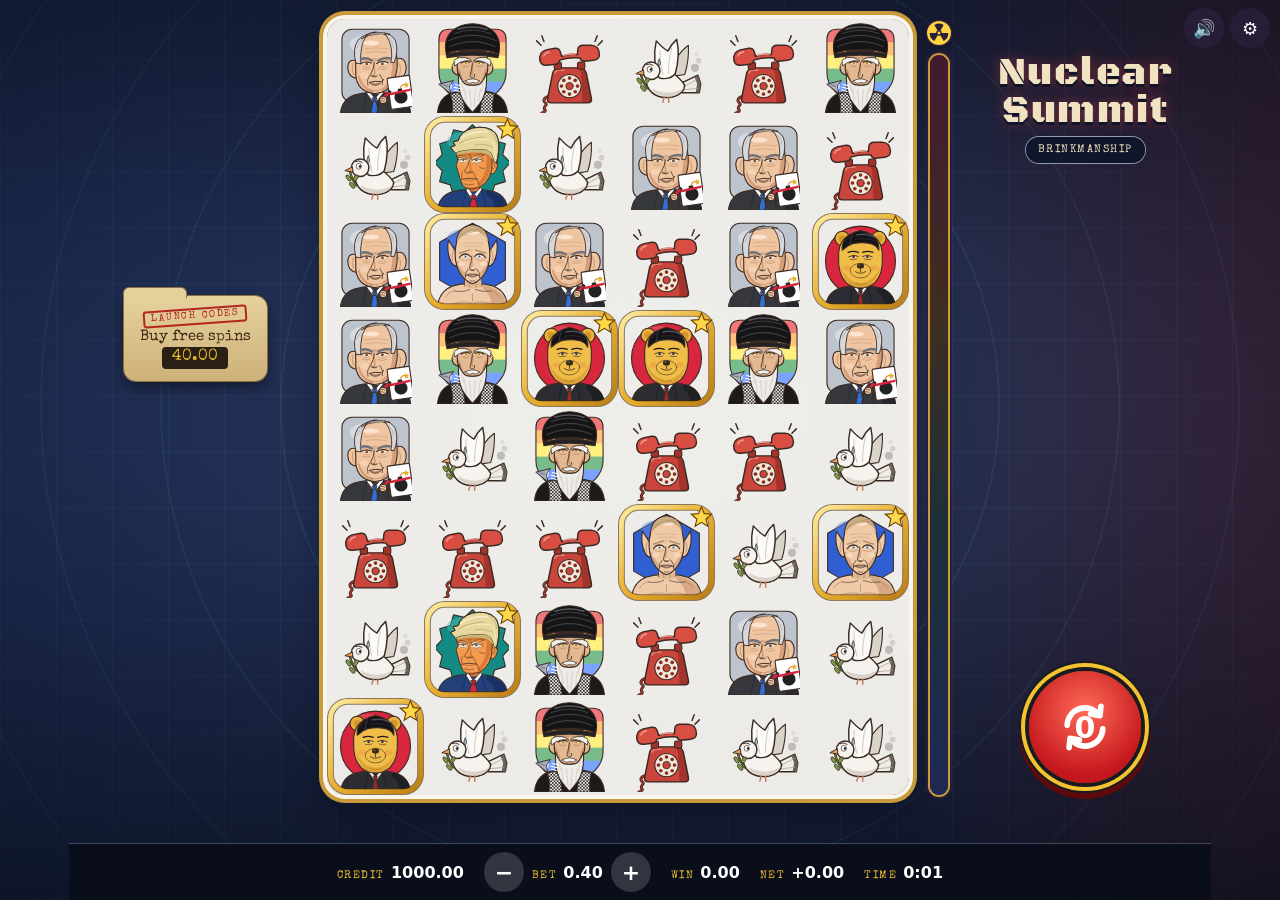
==== commit 690af232: "Nuclear Summit v2: wild bombs, Nuke barrage, Tsar Bomba, war-room look; new thumbnail" ====
--- a/games/nuclear-summit-v2/nuclear-summit-v2.html
+++ b/games/nuclear-summit-v2/nuclear-summit-v2.html
@@ -4,6 +4,9 @@
 <meta charset="utf-8">
 <meta name="viewport" content="width=device-width, initial-scale=1, viewport-fit=cover">
 <title>Nuclear Summit v2</title>
+<link rel="preconnect" href="https://fonts.googleapis.com">
+<link rel="preconnect" href="https://fonts.gstatic.com" crossorigin>
+<link href="https://fonts.googleapis.com/css2?family=Black+Ops+One&family=Special+Elite&display=swap" rel="stylesheet">
 <style>
 :root{--bg1:#ffd6ec;--bg2:#d9c8ff;--panel:rgba(255,255,255,.72);--text:#2a1f3a;--muted:#6b5a7a;--deep:#4b1d8f;--hot:#e8306f;--rim:#8A64D6}
 *{box-sizing:border-box}
@@ -186,18 +189,16 @@
 #buyOk{background:var(--hot);color:#fff}
 #buyCancel{background:#eee}
 footer{font-size:12px;color:var(--muted);text-align:center;line-height:1.5}
-/* Summit Hall background (sources: art/bg_base_wide.svg, art/bg_base.svg). A fixed layer, so it also stays put on iOS. */
-body::before{content:"";position:fixed;inset:0;z-index:-1;pointer-events:none;background:url("data:image/svg+xml,%3Csvg xmlns=%22http://www.w3.org/2000/svg%22 viewBox=%220 0 1920 1080%22 width=%221920%22 height=%221080%22 preserveAspectRatio=%22xMidYMid slice%22%3E %3Cdefs%3E %3ClinearGradient id=%22wall%22 x1=%220%22 y1=%220%22 x2=%220%22 y2=%221%22%3E %3Cstop offset=%220%22 stop-color=%22%232A3758%22/%3E%3Cstop offset=%220.6%22 stop-color=%22%231F2A47%22/%3E%3Cstop offset=%221%22 stop-color=%22%23161E35%22/%3E %3C/linearGradient%3E %3CradialGradient id=%22glow%22 cx=%22960%22 cy=%22420%22 r=%22620%22 gradientUnits=%22userSpaceOnUse%22%3E %3Cstop offset=%220%22 stop-color=%22%23F2A93B%22 stop-opacity=%220.42%22/%3E%3Cstop offset=%220.55%22 stop-color=%22%23F2A93B%22 stop-opacity=%220.14%22/%3E%3Cstop offset=%221%22 stop-color=%22%23F2A93B%22 stop-opacity=%220%22/%3E %3C/radialGradient%3E %3ClinearGradient id=%22screen%22 x1=%220%22 y1=%220%22 x2=%220%22 y2=%221%22%3E %3Cstop offset=%220%22 stop-color=%22%23162746%22/%3E%3Cstop offset=%221%22 stop-color=%22%23101C36%22/%3E %3C/linearGradient%3E %3ClinearGradient id=%22curtainL%22 x1=%220%22 y1=%220%22 x2=%221%22 y2=%220%22%3E %3Cstop offset=%220%22 stop-color=%22%235E1626%22/%3E%3Cstop offset=%221%22 stop-color=%22%239C2F3F%22/%3E %3C/linearGradient%3E %3ClinearGradient id=%22curtainR%22 x1=%221%22 y1=%220%22 x2=%220%22 y2=%220%22%3E %3Cstop offset=%220%22 stop-color=%22%235E1626%22/%3E%3Cstop offset=%221%22 stop-color=%22%239C2F3F%22/%3E %3C/linearGradient%3E %3ClinearGradient id=%22carpet%22 x1=%220%22 y1=%220%22 x2=%220%22 y2=%221%22%3E %3Cstop offset=%220%22 stop-color=%22%239C2F3F%22/%3E%3Cstop offset=%221%22 stop-color=%22%236E1F2E%22/%3E %3C/linearGradient%3E %3ClinearGradient id=%22table%22 x1=%220%22 y1=%220%22 x2=%220%22 y2=%221%22%3E %3Cstop offset=%220%22 stop-color=%22%238A5A3A%22/%3E%3Cstop offset=%221%22 stop-color=%22%236B4128%22/%3E %3C/linearGradient%3E %3C/defs%3E %3Crect width=%221920%22 height=%221080%22 fill=%22url(%23wall)%22/%3E %3Cg fill=%22%233A4A72%22 opacity=%220.5%22%3E %3Crect x=%22400%22 y=%22110%22 width=%2270%22 height=%22760%22 rx=%2235%22/%3E%3Crect x=%22520%22 y=%22110%22 width=%2270%22 height=%22760%22 rx=%2235%22/%3E %3Crect x=%221330%22 y=%22110%22 width=%2270%22 height=%22760%22 rx=%2235%22/%3E%3Crect x=%221450%22 y=%22110%22 width=%2270%22 height=%22760%22 rx=%2235%22/%3E %3C/g%3E %3Crect width=%221920%22 height=%221080%22 fill=%22url(%23glow)%22/%3E %3Cpath d=%22M660 900 L660 330 Q660 90 960 90 Q1260 90 1260 330 L1260 900 Z%22 fill=%22url(%23screen)%22 stroke=%22%23B88A2E%22 stroke-width=%2210%22 opacity=%220.85%22/%3E %3Cg fill=%22none%22 stroke=%22%232C4672%22 stroke-width=%223%22 opacity=%220.9%22%3E %3Cpath d=%22M690 300 Q960 270 1230 300 M680 450 Q960 430 1240 450 M680 600 Q960 590 1240 600 M680 750 Q960 745 1240 750%22/%3E %3Cpath d=%22M810 130 Q790 500 820 890 M960 92 L960 900 M1110 130 Q1130 500 1100 890%22/%3E %3C/g%3E %3Cg fill=%22%232E5A8A%22 opacity=%220.95%22%3E %3Cpath d=%22M720 300 Q750 240 840 250 Q900 260 880 320 Q870 370 820 380 Q800 440 760 420 Q730 390 745 350 Q710 330 720 300 Z%22/%3E %3Cpath d=%22M810 460 Q850 450 870 500 Q880 560 850 610 Q830 640 815 610 Q800 550 810 460 Z%22/%3E %3Cpath d=%22M980 260 Q1030 230 1110 250 Q1190 270 1180 330 Q1170 380 1120 380 Q1090 430 1050 410 Q1020 390 1030 350 Q980 330 980 260 Z%22/%3E %3Cpath d=%22M1010 420 Q1050 410 1070 460 Q1080 520 1050 570 Q1030 590 1020 550 Q1005 480 1010 420 Z%22/%3E %3Cpath d=%22M1120 540 Q1170 530 1190 570 Q1190 610 1150 610 Q1120 600 1120 540 Z%22/%3E %3C/g%3E %3Cg fill=%22%23F2A93B%22 opacity=%220.8%22%3E %3Ccircle cx=%22460%22 cy=%22420%22 r=%2226%22 opacity=%220.35%22/%3E%3Ccircle cx=%221480%22 cy=%22520%22 r=%2234%22 opacity=%220.3%22/%3E %3Ccircle cx=%221420%22 cy=%22250%22 r=%2214%22 opacity=%220.5%22/%3E%3Ccircle cx=%22520%22 cy=%22760%22 r=%2218%22 opacity=%220.4%22/%3E %3C/g%3E %3Cg fill=%22%23FFC867%22 opacity=%220.7%22%3E %3Cpath d=%22M560 260 Q560 280 580 280 Q560 280 560 300 Q560 280 540 280 Q560 280 560 260 Z%22/%3E %3Cpath d=%22M1380 380 Q1380 404 1404 404 Q1380 404 1380 428 Q1380 404 1356 404 Q1380 404 1380 380 Z%22/%3E %3C/g%3E %3Cg fill=%22none%22 stroke=%22%23F2A93B%22 stroke-width=%226%22 stroke-dasharray=%2212 9%22 stroke-linecap=%22round%22 opacity=%220.65%22%3E %3Cpath d=%22M760 320 Q900 170 1080 300%22/%3E %3Cpath d=%22M1120 360 Q1000 520 830 560%22/%3E %3Cpath d=%22M760 640 Q960 560 1150 640%22/%3E %3C/g%3E%3Cg fill=%22none%22 stroke=%22%23FF4D6D%22 stroke-width=%224%22 opacity=%220.7%22%3E %3Ccircle cx=%221080%22 cy=%22300%22 r=%2212%22/%3E%3Ccircle cx=%221080%22 cy=%22300%22 r=%224%22 fill=%22%23FF4D6D%22/%3E %3Ccircle cx=%22830%22 cy=%22560%22 r=%2212%22/%3E%3Ccircle cx=%22830%22 cy=%22560%22 r=%224%22 fill=%22%23FF4D6D%22/%3E %3Ccircle cx=%221150%22 cy=%22640%22 r=%2212%22/%3E%3Ccircle cx=%221150%22 cy=%22640%22 r=%224%22 fill=%22%23FF4D6D%22/%3E %3C/g%3E %3Cpath d=%22M0 860 L1920 860 L1920 1080 L0 1080 Z%22 fill=%22%2318203A%22/%3E %3Cpath d=%22M760 860 L1160 860 L1360 1080 L560 1080 Z%22 fill=%22url(%23carpet)%22/%3E %3Cellipse cx=%22960%22 cy=%221010%22 rx=%22820%22 ry=%22110%22 fill=%22%234A2C18%22/%3E %3Cellipse cx=%22960%22 cy=%22992%22 rx=%22820%22 ry=%22100%22 fill=%22url(%23table)%22 stroke=%22%233A2212%22 stroke-width=%226%22/%3E %3Cg stroke=%22%234B3A44%22 stroke-width=%225%22 stroke-linecap=%22round%22 fill=%22none%22%3E %3Cpath d=%22M380 950 Q390 912 420 898 M620 925 Q630 888 660 876 M1260 925 Q1270 888 1300 876 M1500 950 Q1510 912 1540 898%22/%3E %3C/g%3E %3Cg fill=%22%233A2E36%22%3E%3Ccircle cx=%22422%22 cy=%22897%22 r=%229%22/%3E%3Ccircle cx=%22662%22 cy=%22875%22 r=%229%22/%3E%3Ccircle cx=%221302%22 cy=%22875%22 r=%229%22/%3E%3Ccircle cx=%221542%22 cy=%22897%22 r=%229%22/%3E%3C/g%3E %3Cg fill=%22%23FFFFFF%22 stroke=%22%23B88A2E%22 stroke-width=%224%22%3E %3Cpath d=%22M300 990 L360 990 L346 960 L314 960 Z%22/%3E%3Cpath d=%22M520 960 L580 960 L566 930 L534 930 Z%22/%3E %3Cpath d=%22M1340 960 L1400 960 L1386 930 L1354 930 Z%22/%3E%3Cpath d=%22M1560 990 L1620 990 L1606 960 L1574 960 Z%22/%3E %3C/g%3E %3Cg transform=%22translate(470 860) scale(0.6)%22 stroke=%22%231C2742%22 stroke-width=%225%22 stroke-linejoin=%22round%22%3E %3Cpath d=%22M86 200 Q90 150 92 110 L108 110 Q110 150 114 200 Z%22 fill=%22%23F6D38A%22/%3E %3Cellipse cx=%22100%22 cy=%22156%22 rx=%2230%22 ry=%228%22 fill=%22%23F2A93B%22/%3E %3Ccircle cx=%2266%22 cy=%22206%22 r=%2216%22 fill=%22%23F6D38A%22/%3E%3Ccircle cx=%22134%22 cy=%22206%22 r=%2216%22 fill=%22%23F6D38A%22/%3E %3Ccircle cx=%2288%22 cy=%22212%22 r=%2218%22 fill=%22%23F6D38A%22/%3E%3Ccircle cx=%22112%22 cy=%22212%22 r=%2218%22 fill=%22%23F6D38A%22/%3E %3Ccircle cx=%2252%22 cy=%2284%22 r=%2224%22 fill=%22%23F08A4B%22/%3E%3Ccircle cx=%22154%22 cy=%2292%22 r=%2220%22 fill=%22%23F08A4B%22/%3E %3Ccircle cx=%2276%22 cy=%2258%22 r=%2226%22 fill=%22%23F08A4B%22/%3E%3Ccircle cx=%22140%22 cy=%2264%22 r=%2226%22 fill=%22%23F08A4B%22/%3E%3Ccircle cx=%22108%22 cy=%2248%22 r=%2230%22 fill=%22%23F08A4B%22/%3E %3Cellipse cx=%22100%22 cy=%2288%22 rx=%2258%22 ry=%2232%22 fill=%22%23F08A4B%22 stroke=%22none%22/%3E %3Cpath d=%22M44 100 Q100 136 156 100 Q160 112 146 118 Q100 136 54 118 Q40 112 44 100 Z%22 fill=%22%23D9622E%22/%3E %3Ccircle cx=%2298%22 cy=%2238%22 r=%2210%22 fill=%22%23FFD9A8%22 stroke=%22none%22/%3E%3Ccircle cx=%2270%22 cy=%2252%22 r=%227%22 fill=%22%23FFD9A8%22 stroke=%22none%22/%3E %3C/g%3E %3Cg transform=%22translate(1330 860) scale(0.6)%22 stroke=%22%231C2742%22 stroke-width=%225%22 stroke-linejoin=%22round%22%3E %3Cpath d=%22M86 200 Q90 150 92 110 L108 110 Q110 150 114 200 Z%22 fill=%22%23F6D38A%22/%3E %3Cellipse cx=%22100%22 cy=%22156%22 rx=%2230%22 ry=%228%22 fill=%22%23F2A93B%22/%3E %3Ccircle cx=%2266%22 cy=%22206%22 r=%2216%22 fill=%22%23F6D38A%22/%3E%3Ccircle cx=%22134%22 cy=%22206%22 r=%2216%22 fill=%22%23F6D38A%22/%3E %3Ccircle cx=%2288%22 cy=%22212%22 r=%2218%22 fill=%22%23F6D38A%22/%3E%3Ccircle cx=%22112%22 cy=%22212%22 r=%2218%22 fill=%22%23F6D38A%22/%3E %3Ccircle cx=%2252%22 cy=%2284%22 r=%2224%22 fill=%22%23F08A4B%22/%3E%3Ccircle cx=%22154%22 cy=%2292%22 r=%2220%22 fill=%22%23F08A4B%22/%3E %3Ccircle cx=%2276%22 cy=%2258%22 r=%2226%22 fill=%22%23F08A4B%22/%3E%3Ccircle cx=%22140%22 cy=%2264%22 r=%2226%22 fill=%22%23F08A4B%22/%3E%3Ccircle cx=%22108%22 cy=%2248%22 r=%2230%22 fill=%22%23F08A4B%22/%3E %3Cellipse cx=%22100%22 cy=%2288%22 rx=%2258%22 ry=%2232%22 fill=%22%23F08A4B%22 stroke=%22none%22/%3E %3Cpath d=%22M44 100 Q100 136 156 100 Q160 112 146 118 Q100 136 54 118 Q40 112 44 100 Z%22 fill=%22%23D9622E%22/%3E %3Ccircle cx=%2298%22 cy=%2238%22 r=%2210%22 fill=%22%23FFD9A8%22 stroke=%22none%22/%3E%3Ccircle cx=%2270%22 cy=%2252%22 r=%227%22 fill=%22%23FFD9A8%22 stroke=%22none%22/%3E %3C/g%3E %3Cpath d=%22M0 0 L330 0 Q300 260 282 440 Q270 540 210 600 Q130 660 0 670 Z%22 fill=%22url(%23curtainL)%22/%3E %3Cpath d=%22M0 670 Q110 660 200 610 Q230 820 270 1080 L0 1080 Z%22 fill=%22url(%23curtainL)%22/%3E %3Cg fill=%22none%22 stroke=%22%233E0E18%22 stroke-width=%225%22 opacity=%220.5%22%3E %3Cpath d=%22M80 0 Q90 330 70 660 M170 0 Q180 340 140 640 M260 0 Q250 300 230 560 M70 680 Q90 880 80 1080 M150 650 Q170 860 180 1080%22/%3E %3C/g%3E %3Cpath d=%22M1920 0 L1590 0 Q1620 260 1638 440 Q1650 540 1710 600 Q1790 660 1920 670 Z%22 fill=%22url(%23curtainR)%22/%3E %3Cpath d=%22M1920 670 Q1810 660 1720 610 Q1690 820 1650 1080 L1920 1080 Z%22 fill=%22url(%23curtainR)%22/%3E %3Cg fill=%22none%22 stroke=%22%233E0E18%22 stroke-width=%225%22 opacity=%220.5%22%3E %3Cpath d=%22M1840 0 Q1830 330 1850 660 M1750 0 Q1740 340 1780 640 M1660 0 Q1670 300 1690 560 M1850 680 Q1830 880 1840 1080 M1770 650 Q1750 860 1740 1080%22/%3E %3C/g%3E %3Cg fill=%22%23F2C14E%22 stroke=%22%23B88A2E%22 stroke-width=%224%22%3E %3Cellipse cx=%22205%22 cy=%22610%22 rx=%2262%22 ry=%2222%22/%3E%3Cellipse cx=%221715%22 cy=%22610%22 rx=%2262%22 ry=%2222%22/%3E %3Cpath d=%22M185 628 L166 712 L224 712 L205 628 Z%22/%3E%3Cpath d=%22M1695 628 L1676 712 L1734 712 L1715 628 Z%22/%3E %3C/g%3E %3Cg transform=%22translate(316 500) scale(1.2)%22%3E %3Crect x=%22-14%22 y=%22292%22 width=%22108%22 height=%2230%22 rx=%228%22 fill=%22%233A4A72%22 stroke=%22%231C2742%22 stroke-width=%225%22/%3E %3Cpath d=%22M18 220 L-8 288 L22 282 Z M62 220 L88 288 L58 282 Z%22 fill=%22%238FA3BF%22 stroke=%22%231C2742%22 stroke-width=%224%22 stroke-linejoin=%22round%22/%3E %3Crect x=%2218%22 y=%2270%22 width=%2244%22 height=%22214%22 rx=%2210%22 fill=%22%23FFFFFF%22 stroke=%22%231C2742%22 stroke-width=%225%22/%3E %3Cg fill=%22%23D7263D%22%3E%3Crect x=%2220%22 y=%22124%22 width=%2240%22 height=%2218%22/%3E%3Crect x=%2220%22 y=%22166%22 width=%2240%22 height=%2218%22/%3E%3Crect x=%2220%22 y=%22208%22 width=%2240%22 height=%2218%22/%3E%3Crect x=%2220%22 y=%22250%22 width=%2240%22 height=%2218%22/%3E%3C/g%3E %3Cpath d=%22M18 76 Q18 12 40 -12 Q62 12 62 76 Z%22 fill=%22%23FF4D6D%22 stroke=%22%231C2742%22 stroke-width=%225%22 stroke-linejoin=%22round%22/%3E %3Ccircle cx=%2240%22 cy=%2298%22 r=%229%22 fill=%22%23FFD23F%22 stroke=%22%231C2742%22 stroke-width=%223%22/%3E %3Cpath d=%22M28 20 Q30 0 40 -6%22 stroke=%22%23FFD0D6%22 stroke-width=%225%22 stroke-linecap=%22round%22 fill=%22none%22/%3E %3Cpath d=%22M27 84 L27 276%22 stroke=%22%23E3E8F0%22 stroke-width=%225%22 stroke-linecap=%22round%22 fill=%22none%22/%3E %3C/g%3E %3Cg transform=%22translate(1508 500) scale(1.2)%22%3E %3Crect x=%22-14%22 y=%22292%22 width=%22108%22 height=%2230%22 rx=%228%22 fill=%22%233A4A72%22 stroke=%22%231C2742%22 stroke-width=%225%22/%3E %3Cpath d=%22M18 220 L-8 288 L22 282 Z M62 220 L88 288 L58 282 Z%22 fill=%22%238FA3BF%22 stroke=%22%231C2742%22 stroke-width=%224%22 stroke-linejoin=%22round%22/%3E %3Crect x=%2218%22 y=%2270%22 width=%2244%22 height=%22214%22 rx=%2210%22 fill=%22%23FFFFFF%22 stroke=%22%231C2742%22 stroke-width=%225%22/%3E %3Cg fill=%22%23D7263D%22%3E%3Crect x=%2220%22 y=%22124%22 width=%2240%22 height=%2218%22/%3E%3Crect x=%2220%22 y=%22166%22 width=%2240%22 height=%2218%22/%3E%3Crect x=%2220%22 y=%22208%22 width=%2240%22 height=%2218%22/%3E%3Crect x=%2220%22 y=%22250%22 width=%2240%22 height=%2218%22/%3E%3C/g%3E %3Cpath d=%22M18 76 Q18 12 40 -12 Q62 12 62 76 Z%22 fill=%22%23FF4D6D%22 stroke=%22%231C2742%22 stroke-width=%225%22 stroke-linejoin=%22round%22/%3E %3Ccircle cx=%2240%22 cy=%2298%22 r=%229%22 fill=%22%23FFD23F%22 stroke=%22%231C2742%22 stroke-width=%223%22/%3E %3Cpath d=%22M28 20 Q30 0 40 -6%22 stroke=%22%23FFD0D6%22 stroke-width=%225%22 stroke-linecap=%22round%22 fill=%22none%22/%3E %3Cpath d=%22M27 84 L27 276%22 stroke=%22%23E3E8F0%22 stroke-width=%225%22 stroke-linecap=%22round%22 fill=%22none%22/%3E %3C/g%3E %3Cg%3E %3Ccircle cx=%22360%22 cy=%22190%22 r=%2265%22 fill=%22%237A2232%22 stroke=%22%231C2742%22 stroke-width=%226%22/%3E %3Ccircle cx=%22360%22 cy=%22190%22 r=%2256%22 fill=%22%23FFF6E8%22 stroke=%22%23F2C14E%22 stroke-width=%225%22/%3E %3Cpath d=%22M360 190 L360 138 A52 52 0 0 0 334.0 145.0 Z%22 fill=%22%23FF4D6D%22 opacity=%220.28%22/%3E %3Cg stroke=%22%231C2742%22 stroke-width=%225%22 stroke-linecap=%22round%22%3E%3Cpath d=%22M360 144 L360 158%22 transform=%22rotate(0 360 190)%22/%3E%3Cpath d=%22M360 144 L360 151%22 transform=%22rotate(30 360 190)%22/%3E%3Cpath d=%22M360 144 L360 151%22 transform=%22rotate(60 360 190)%22/%3E%3Cpath d=%22M360 144 L360 158%22 transform=%22rotate(90 360 190)%22/%3E%3Cpath d=%22M360 144 L360 151%22 transform=%22rotate(120 360 190)%22/%3E%3Cpath d=%22M360 144 L360 151%22 transform=%22rotate(150 360 190)%22/%3E%3Cpath d=%22M360 144 L360 158%22 transform=%22rotate(180 360 190)%22/%3E%3Cpath d=%22M360 144 L360 151%22 transform=%22rotate(210 360 190)%22/%3E%3Cpath d=%22M360 144 L360 151%22 transform=%22rotate(240 360 190)%22/%3E%3Cpath d=%22M360 144 L360 158%22 transform=%22rotate(270 360 190)%22/%3E%3Cpath d=%22M360 144 L360 151%22 transform=%22rotate(300 360 190)%22/%3E%3Cpath d=%22M360 144 L360 151%22 transform=%22rotate(330 360 190)%22/%3E%3C/g%3E %3Cpath d=%22M360 190 L360 159.2%22 stroke=%22%231C2742%22 stroke-width=%228%22 stroke-linecap=%22round%22 transform=%22rotate(-4 360 190)%22/%3E %3Cpath d=%22M360 190 L360 141.8%22 stroke=%22%23E8384F%22 stroke-width=%225%22 stroke-linecap=%22round%22 transform=%22rotate(-14 360 190)%22/%3E %3Ccircle cx=%22360%22 cy=%22190%22 r=%226%22 fill=%22%231C2742%22/%3E %3C/g%3E %3Cpath d=%22M0 0 L1920 0 L1920 50 Q1840 96 1760 50 Q1680 96 1600 50 Q1520 96 1440 50 Q1360 96 1280 50 Q1200 96 1120 50 Q1040 96 960 50 Q880 96 800 50 Q720 96 640 50 Q560 96 480 50 Q400 96 320 50 Q240 96 160 50 Q80 96 0 50 Z%22 fill=%22%237A2232%22/%3E %3Cpath d=%22M0 50 Q80 96 160 50 Q240 96 320 50 Q400 96 480 50 Q560 96 640 50 Q720 96 800 50 Q880 96 960 50 Q1040 96 1120 50 Q1200 96 1280 50 Q1360 96 1440 50 Q1520 96 1600 50 Q1680 96 1760 50 Q1840 96 1920 50%22 fill=%22none%22 stroke=%22%23F2C14E%22 stroke-width=%228%22 stroke-dasharray=%223 9%22 stroke-linecap=%22round%22/%3E %3C/svg%3E") center top/cover no-repeat}
-@media (orientation:portrait){body::before{background-image:url("data:image/svg+xml,%3Csvg xmlns=%22http://www.w3.org/2000/svg%22 viewBox=%220 0 1080 1920%22 width=%221080%22 height=%221920%22 preserveAspectRatio=%22xMidYMid slice%22%3E %3Cdefs%3E %3ClinearGradient id=%22wall%22 x1=%220%22 y1=%220%22 x2=%220%22 y2=%221%22%3E %3Cstop offset=%220%22 stop-color=%22%232A3758%22/%3E%3Cstop offset=%220.6%22 stop-color=%22%231F2A47%22/%3E%3Cstop offset=%221%22 stop-color=%22%23161E35%22/%3E %3C/linearGradient%3E %3CradialGradient id=%22glow%22 cx=%22540%22 cy=%22700%22 r=%22560%22 gradientUnits=%22userSpaceOnUse%22%3E %3Cstop offset=%220%22 stop-color=%22%23F2A93B%22 stop-opacity=%220.42%22/%3E%3Cstop offset=%220.55%22 stop-color=%22%23F2A93B%22 stop-opacity=%220.14%22/%3E%3Cstop offset=%221%22 stop-color=%22%23F2A93B%22 stop-opacity=%220%22/%3E %3C/radialGradient%3E %3ClinearGradient id=%22screen%22 x1=%220%22 y1=%220%22 x2=%220%22 y2=%221%22%3E %3Cstop offset=%220%22 stop-color=%22%23162746%22/%3E%3Cstop offset=%221%22 stop-color=%22%23101C36%22/%3E %3C/linearGradient%3E %3ClinearGradient id=%22curtainL%22 x1=%220%22 y1=%220%22 x2=%221%22 y2=%220%22%3E %3Cstop offset=%220%22 stop-color=%22%235E1626%22/%3E%3Cstop offset=%221%22 stop-color=%22%239C2F3F%22/%3E %3C/linearGradient%3E %3ClinearGradient id=%22curtainR%22 x1=%221%22 y1=%220%22 x2=%220%22 y2=%220%22%3E %3Cstop offset=%220%22 stop-color=%22%235E1626%22/%3E%3Cstop offset=%221%22 stop-color=%22%239C2F3F%22/%3E %3C/linearGradient%3E %3ClinearGradient id=%22carpet%22 x1=%220%22 y1=%220%22 x2=%220%22 y2=%221%22%3E %3Cstop offset=%220%22 stop-color=%22%239C2F3F%22/%3E%3Cstop offset=%221%22 stop-color=%22%236E1F2E%22/%3E %3C/linearGradient%3E %3ClinearGradient id=%22table%22 x1=%220%22 y1=%220%22 x2=%220%22 y2=%221%22%3E %3Cstop offset=%220%22 stop-color=%22%238A5A3A%22/%3E%3Cstop offset=%221%22 stop-color=%22%236B4128%22/%3E %3C/linearGradient%3E %3C/defs%3E %3Crect width=%221080%22 height=%221920%22 fill=%22url(%23wall)%22/%3E %3Cg fill=%22%233A4A72%22 opacity=%220.5%22%3E %3Crect x=%22130%22 y=%22180%22 width=%2270%22 height=%221300%22 rx=%2235%22/%3E%3Crect x=%22250%22 y=%22180%22 width=%2270%22 height=%221300%22 rx=%2235%22/%3E %3Crect x=%22760%22 y=%22180%22 width=%2270%22 height=%221300%22 rx=%2235%22/%3E%3Crect x=%22880%22 y=%22180%22 width=%2270%22 height=%221300%22 rx=%2235%22/%3E %3C/g%3E %3Crect width=%221080%22 height=%221920%22 fill=%22url(%23glow)%22/%3E %3Cpath d=%22M270 1180 L270 560 Q270 270 540 270 Q810 270 810 560 L810 1180 Z%22 fill=%22url(%23screen)%22 stroke=%22%23B88A2E%22 stroke-width=%2210%22 opacity=%220.85%22/%3E %3Cg fill=%22none%22 stroke=%22%232C4672%22 stroke-width=%223%22 opacity=%220.9%22%3E %3Cpath d=%22M300 520 Q540 480 780 520 M290 680 Q540 650 790 680 M290 840 Q540 820 790 840 M290 1000 Q540 990 790 1000%22/%3E %3Cpath d=%22M400 330 Q380 760 410 1170 M540 280 L540 1180 M680 330 Q700 760 670 1170%22/%3E %3C/g%3E %3Cg fill=%22%232E5A8A%22 opacity=%220.95%22%3E %3Cpath d=%22M330 520 Q360 450 440 460 Q500 470 480 540 Q470 600 420 610 Q400 680 360 660 Q330 620 345 580 Q320 560 330 520 Z%22/%3E %3Cpath d=%22M410 700 Q450 690 470 740 Q480 800 450 860 Q430 900 415 860 Q400 800 410 700 Z%22/%3E %3Cpath d=%22M560 470 Q610 440 690 460 Q760 480 750 540 Q740 590 690 590 Q660 640 620 620 Q590 600 600 560 Q560 540 560 470 Z%22/%3E %3Cpath d=%22M590 640 Q630 630 650 680 Q660 740 630 790 Q610 810 600 770 Q585 700 590 640 Z%22/%3E %3Cpath d=%22M690 780 Q740 770 760 810 Q760 850 720 850 Q690 840 690 780 Z%22/%3E %3C/g%3E %3Cg fill=%22%23F2A93B%22 opacity=%220.8%22%3E %3Ccircle cx=%22170%22 cy=%22560%22 r=%2226%22 opacity=%220.35%22/%3E%3Ccircle cx=%22930%22 cy=%22700%22 r=%2234%22 opacity=%220.3%22/%3E %3Ccircle cx=%22900%22 cy=%22420%22 r=%2214%22 opacity=%220.5%22/%3E%3Ccircle cx=%22190%22 cy=%22980%22 r=%2218%22 opacity=%220.4%22/%3E %3Ccircle cx=%22880%22 cy=%221120%22 r=%2222%22 opacity=%220.35%22/%3E%3Ccircle cx=%22230%22 cy=%221260%22 r=%2212%22 opacity=%220.5%22/%3E %3C/g%3E %3Cg fill=%22%23FFC867%22 opacity=%220.7%22%3E %3Cpath d=%22M220 420 Q220 440 240 440 Q220 440 220 460 Q220 440 200 440 Q220 440 220 420 Z%22/%3E %3Cpath d=%22M860 560 Q860 584 884 584 Q860 584 860 608 Q860 584 836 584 Q860 584 860 560 Z%22/%3E %3Cpath d=%22M860 1300 Q860 1318 878 1318 Q860 1318 860 1336 Q860 1318 842 1318 Q860 1318 860 1300 Z%22/%3E %3C/g%3E %3Cg fill=%22none%22 stroke=%22%23F2A93B%22 stroke-width=%226%22 stroke-dasharray=%2212 9%22 stroke-linecap=%22round%22 opacity=%220.65%22%3E %3Cpath d=%22M380 560 Q520 380 700 520%22/%3E %3Cpath d=%22M720 600 Q600 760 440 830%22/%3E %3Cpath d=%22M350 900 Q560 820 740 960%22/%3E %3C/g%3E%3Cg fill=%22none%22 stroke=%22%23FF4D6D%22 stroke-width=%224%22 opacity=%220.7%22%3E %3Ccircle cx=%22700%22 cy=%22520%22 r=%2212%22/%3E%3Ccircle cx=%22700%22 cy=%22520%22 r=%224%22 fill=%22%23FF4D6D%22/%3E %3Ccircle cx=%22440%22 cy=%22830%22 r=%2212%22/%3E%3Ccircle cx=%22440%22 cy=%22830%22 r=%224%22 fill=%22%23FF4D6D%22/%3E %3Ccircle cx=%22740%22 cy=%22960%22 r=%2212%22/%3E%3Ccircle cx=%22740%22 cy=%22960%22 r=%224%22 fill=%22%23FF4D6D%22/%3E %3C/g%3E %3Cpath d=%22M0 1500 L1080 1500 L1080 1920 L0 1920 Z%22 fill=%22%2318203A%22/%3E %3Cpath d=%22M330 1500 L750 1500 L1000 1920 L80 1920 Z%22 fill=%22url(%23carpet)%22/%3E %3Cpath d=%22M420 1500 L660 1500 L760 1920 L320 1920 Z%22 fill=%22%23FFFFFF%22 opacity=%220.12%22/%3E %3Cellipse cx=%22540%22 cy=%221700%22 rx=%22560%22 ry=%22150%22 fill=%22%234A2C18%22/%3E %3Cellipse cx=%22540%22 cy=%221680%22 rx=%22560%22 ry=%22140%22 fill=%22url(%23table)%22 stroke=%22%233A2212%22 stroke-width=%226%22/%3E %3Cg stroke=%22%234B3A44%22 stroke-width=%225%22 stroke-linecap=%22round%22 fill=%22none%22%3E %3Cpath d=%22M220 1640 Q230 1600 260 1585 M440 1600 Q450 1560 480 1548 M640 1600 Q650 1560 680 1548 M860 1640 Q870 1600 900 1585%22/%3E %3C/g%3E %3Cg fill=%22%233A2E36%22%3E%3Ccircle cx=%22262%22 cy=%221584%22 r=%229%22/%3E%3Ccircle cx=%22482%22 cy=%221547%22 r=%229%22/%3E%3Ccircle cx=%22682%22 cy=%221547%22 r=%229%22/%3E%3Ccircle cx=%22902%22 cy=%221584%22 r=%229%22/%3E%3C/g%3E %3Cg fill=%22%23FFFFFF%22 stroke=%22%23B88A2E%22 stroke-width=%224%22%3E %3Cpath d=%22M150 1680 L210 1680 L196 1650 L164 1650 Z%22/%3E%3Cpath d=%22M360 1640 L420 1640 L406 1610 L374 1610 Z%22/%3E %3Cpath d=%22M570 1640 L630 1640 L616 1610 L584 1610 Z%22/%3E%3Cpath d=%22M790 1680 L850 1680 L836 1650 L804 1650 Z%22/%3E %3C/g%3E %3Cg fill=%22%23CFE8FF%22 stroke=%22%239FC4EA%22 stroke-width=%223%22 opacity=%220.9%22%3E %3Crect x=%22300%22 y=%221625%22 width=%2218%22 height=%2230%22 rx=%224%22/%3E%3Crect x=%22520%22 y=%221605%22 width=%2218%22 height=%2230%22 rx=%224%22/%3E %3Crect x=%22740%22 y=%221625%22 width=%2218%22 height=%2230%22 rx=%224%22/%3E %3C/g%3E %3Cg transform=%22translate(214 1500) scale(0.62)%22 stroke=%22%231C2742%22 stroke-width=%225%22 stroke-linejoin=%22round%22%3E %3Cpath d=%22M86 200 Q90 150 92 110 L108 110 Q110 150 114 200 Z%22 fill=%22%23F6D38A%22/%3E %3Cellipse cx=%22100%22 cy=%22156%22 rx=%2230%22 ry=%228%22 fill=%22%23F2A93B%22/%3E %3Ccircle cx=%2266%22 cy=%22206%22 r=%2216%22 fill=%22%23F6D38A%22/%3E%3Ccircle cx=%22134%22 cy=%22206%22 r=%2216%22 fill=%22%23F6D38A%22/%3E %3Ccircle cx=%2288%22 cy=%22212%22 r=%2218%22 fill=%22%23F6D38A%22/%3E%3Ccircle cx=%22112%22 cy=%22212%22 r=%2218%22 fill=%22%23F6D38A%22/%3E %3Ccircle cx=%2252%22 cy=%2284%22 r=%2224%22 fill=%22%23F08A4B%22/%3E%3Ccircle cx=%22154%22 cy=%2292%22 r=%2220%22 fill=%22%23F08A4B%22/%3E %3Ccircle cx=%2276%22 cy=%2258%22 r=%2226%22 fill=%22%23F08A4B%22/%3E%3Ccircle cx=%22140%22 cy=%2264%22 r=%2226%22 fill=%22%23F08A4B%22/%3E%3Ccircle cx=%22108%22 cy=%2248%22 r=%2230%22 fill=%22%23F08A4B%22/%3E %3Cellipse cx=%22100%22 cy=%2288%22 rx=%2258%22 ry=%2232%22 fill=%22%23F08A4B%22 stroke=%22none%22/%3E %3Cpath d=%22M44 100 Q100 136 156 100 Q160 112 146 118 Q100 136 54 118 Q40 112 44 100 Z%22 fill=%22%23D9622E%22/%3E %3Ccircle cx=%2298%22 cy=%2238%22 r=%2210%22 fill=%22%23FFD9A8%22 stroke=%22none%22/%3E%3Ccircle cx=%2270%22 cy=%2252%22 r=%227%22 fill=%22%23FFD9A8%22 stroke=%22none%22/%3E %3C/g%3E %3Cg transform=%22translate(742 1500) scale(0.62)%22 stroke=%22%231C2742%22 stroke-width=%225%22 stroke-linejoin=%22round%22%3E %3Cpath d=%22M86 200 Q90 150 92 110 L108 110 Q110 150 114 200 Z%22 fill=%22%23F6D38A%22/%3E %3Cellipse cx=%22100%22 cy=%22156%22 rx=%2230%22 ry=%228%22 fill=%22%23F2A93B%22/%3E %3Ccircle cx=%2266%22 cy=%22206%22 r=%2216%22 fill=%22%23F6D38A%22/%3E%3Ccircle cx=%22134%22 cy=%22206%22 r=%2216%22 fill=%22%23F6D38A%22/%3E %3Ccircle cx=%2288%22 cy=%22212%22 r=%2218%22 fill=%22%23F6D38A%22/%3E%3Ccircle cx=%22112%22 cy=%22212%22 r=%2218%22 fill=%22%23F6D38A%22/%3E %3Ccircle cx=%2252%22 cy=%2284%22 r=%2224%22 fill=%22%23F08A4B%22/%3E%3Ccircle cx=%22154%22 cy=%2292%22 r=%2220%22 fill=%22%23F08A4B%22/%3E %3Ccircle cx=%2276%22 cy=%2258%22 r=%2226%22 fill=%22%23F08A4B%22/%3E%3Ccircle cx=%22140%22 cy=%2264%22 r=%2226%22 fill=%22%23F08A4B%22/%3E%3Ccircle cx=%22108%22 cy=%2248%22 r=%2230%22 fill=%22%23F08A4B%22/%3E %3Cellipse cx=%22100%22 cy=%2288%22 rx=%2258%22 ry=%2232%22 fill=%22%23F08A4B%22 stroke=%22none%22/%3E %3Cpath d=%22M44 100 Q100 136 156 100 Q160 112 146 118 Q100 136 54 118 Q40 112 44 100 Z%22 fill=%22%23D9622E%22/%3E %3Ccircle cx=%2298%22 cy=%2238%22 r=%2210%22 fill=%22%23FFD9A8%22 stroke=%22none%22/%3E%3Ccircle cx=%2270%22 cy=%2252%22 r=%227%22 fill=%22%23FFD9A8%22 stroke=%22none%22/%3E %3C/g%3E %3Cpath d=%22M0 0 L210 0 Q190 420 176 760 Q166 900 130 990 Q80 1060 0 1080 Z%22 fill=%22url(%23curtainL)%22/%3E %3Cpath d=%22M0 1080 Q70 1060 124 1000 Q150 1320 190 1720 L0 1720 Z%22 fill=%22url(%23curtainL)%22/%3E %3Cg fill=%22none%22 stroke=%22%233E0E18%22 stroke-width=%225%22 opacity=%220.5%22%3E %3Cpath d=%22M60 0 Q70 500 50 1060 M130 0 Q140 520 100 1030 M180 0 Q172 480 160 900%22/%3E %3Cpath d=%22M60 1090 Q80 1400 70 1720 M130 1040 Q150 1380 160 1720%22/%3E %3C/g%3E %3Cpath d=%22M1080 0 L870 0 Q890 420 904 760 Q914 900 950 990 Q1000 1060 1080 1080 Z%22 fill=%22url(%23curtainR)%22/%3E %3Cpath d=%22M1080 1080 Q1010 1060 956 1000 Q930 1320 890 1720 L1080 1720 Z%22 fill=%22url(%23curtainR)%22/%3E %3Cg fill=%22none%22 stroke=%22%233E0E18%22 stroke-width=%225%22 opacity=%220.5%22%3E %3Cpath d=%22M1020 0 Q1010 500 1030 1060 M950 0 Q940 520 980 1030 M900 0 Q908 480 920 900%22/%3E %3Cpath d=%22M1020 1090 Q1000 1400 1010 1720 M950 1040 Q930 1380 920 1720%22/%3E %3C/g%3E %3Cg fill=%22%23F2C14E%22 stroke=%22%23B88A2E%22 stroke-width=%224%22%3E %3Cellipse cx=%22130%22 cy=%221000%22 rx=%2256%22 ry=%2220%22/%3E%3Cellipse cx=%22950%22 cy=%221000%22 rx=%2256%22 ry=%2220%22/%3E %3Cpath d=%22M110 1018 L92 1100 L148 1100 L130 1018 Z%22/%3E%3Cpath d=%22M930 1018 L912 1100 L968 1100 L950 1018 Z%22/%3E %3C/g%3E %3Cg transform=%22translate(110 930) scale(1.25)%22%3E %3Crect x=%22-14%22 y=%22292%22 width=%22108%22 height=%2230%22 rx=%228%22 fill=%22%233A4A72%22 stroke=%22%231C2742%22 stroke-width=%225%22/%3E %3Cpath d=%22M18 220 L-8 288 L22 282 Z M62 220 L88 288 L58 282 Z%22 fill=%22%238FA3BF%22 stroke=%22%231C2742%22 stroke-width=%224%22 stroke-linejoin=%22round%22/%3E %3Crect x=%2218%22 y=%2270%22 width=%2244%22 height=%22214%22 rx=%2210%22 fill=%22%23FFFFFF%22 stroke=%22%231C2742%22 stroke-width=%225%22/%3E %3Cg fill=%22%23D7263D%22%3E%3Crect x=%2220%22 y=%22124%22 width=%2240%22 height=%2218%22/%3E%3Crect x=%2220%22 y=%22166%22 width=%2240%22 height=%2218%22/%3E%3Crect x=%2220%22 y=%22208%22 width=%2240%22 height=%2218%22/%3E%3Crect x=%2220%22 y=%22250%22 width=%2240%22 height=%2218%22/%3E%3C/g%3E %3Cpath d=%22M18 76 Q18 12 40 -12 Q62 12 62 76 Z%22 fill=%22%23FF4D6D%22 stroke=%22%231C2742%22 stroke-width=%225%22 stroke-linejoin=%22round%22/%3E %3Ccircle cx=%2240%22 cy=%2298%22 r=%229%22 fill=%22%23FFD23F%22 stroke=%22%231C2742%22 stroke-width=%223%22/%3E %3Cpath d=%22M28 20 Q30 0 40 -6%22 stroke=%22%23FFD0D6%22 stroke-width=%225%22 stroke-linecap=%22round%22 fill=%22none%22/%3E %3Cpath d=%22M27 84 L27 276%22 stroke=%22%23E3E8F0%22 stroke-width=%225%22 stroke-linecap=%22round%22 fill=%22none%22/%3E %3C/g%3E %3Cg transform=%22translate(840 930) scale(1.25)%22%3E %3Crect x=%22-14%22 y=%22292%22 width=%22108%22 height=%2230%22 rx=%228%22 fill=%22%233A4A72%22 stroke=%22%231C2742%22 stroke-width=%225%22/%3E %3Cpath d=%22M18 220 L-8 288 L22 282 Z M62 220 L88 288 L58 282 Z%22 fill=%22%238FA3BF%22 stroke=%22%231C2742%22 stroke-width=%224%22 stroke-linejoin=%22round%22/%3E %3Crect x=%2218%22 y=%2270%22 width=%2244%22 height=%22214%22 rx=%2210%22 fill=%22%23FFFFFF%22 stroke=%22%231C2742%22 stroke-width=%225%22/%3E %3Cg fill=%22%23D7263D%22%3E%3Crect x=%2220%22 y=%22124%22 width=%2240%22 height=%2218%22/%3E%3Crect x=%2220%22 y=%22166%22 width=%2240%22 height=%2218%22/%3E%3Crect x=%2220%22 y=%22208%22 width=%2240%22 height=%2218%22/%3E%3Crect x=%2220%22 y=%22250%22 width=%2240%22 height=%2218%22/%3E%3C/g%3E %3Cpath d=%22M18 76 Q18 12 40 -12 Q62 12 62 76 Z%22 fill=%22%23FF4D6D%22 stroke=%22%231C2742%22 stroke-width=%225%22 stroke-linejoin=%22round%22/%3E %3Ccircle cx=%2240%22 cy=%2298%22 r=%229%22 fill=%22%23FFD23F%22 stroke=%22%231C2742%22 stroke-width=%223%22/%3E %3Cpath d=%22M28 20 Q30 0 40 -6%22 stroke=%22%23FFD0D6%22 stroke-width=%225%22 stroke-linecap=%22round%22 fill=%22none%22/%3E %3Cpath d=%22M27 84 L27 276%22 stroke=%22%23E3E8F0%22 stroke-width=%225%22 stroke-linecap=%22round%22 fill=%22none%22/%3E %3C/g%3E %3Cg%3E %3Ccircle cx=%22150%22 cy=%22250%22 r=%2280%22 fill=%22%237A2232%22 stroke=%22%231C2742%22 stroke-width=%226%22/%3E %3Ccircle cx=%22150%22 cy=%22250%22 r=%2270%22 fill=%22%23FFF6E8%22 stroke=%22%23F2C14E%22 stroke-width=%225%22/%3E %3Cpath d=%22M150 250 L150 184 A66 66 0 0 0 117.0 192.8 Z%22 fill=%22%23FF4D6D%22 opacity=%220.28%22/%3E %3Cg stroke=%22%231C2742%22 stroke-width=%225%22 stroke-linecap=%22round%22%3E%3Cpath d=%22M150 190 L150 206%22 transform=%22rotate(0 150 250)%22/%3E%3Cpath d=%22M150 190 L150 198%22 transform=%22rotate(30 150 250)%22/%3E%3Cpath d=%22M150 190 L150 198%22 transform=%22rotate(60 150 250)%22/%3E%3Cpath d=%22M150 190 L150 206%22 transform=%22rotate(90 150 250)%22/%3E%3Cpath d=%22M150 190 L150 198%22 transform=%22rotate(120 150 250)%22/%3E%3Cpath d=%22M150 190 L150 198%22 transform=%22rotate(150 150 250)%22/%3E%3Cpath d=%22M150 190 L150 206%22 transform=%22rotate(180 150 250)%22/%3E%3Cpath d=%22M150 190 L150 198%22 transform=%22rotate(210 150 250)%22/%3E%3Cpath d=%22M150 190 L150 198%22 transform=%22rotate(240 150 250)%22/%3E%3Cpath d=%22M150 190 L150 206%22 transform=%22rotate(270 150 250)%22/%3E%3Cpath d=%22M150 190 L150 198%22 transform=%22rotate(300 150 250)%22/%3E%3Cpath d=%22M150 190 L150 198%22 transform=%22rotate(330 150 250)%22/%3E%3C/g%3E %3Cpath d=%22M150 250 L150 211.5%22 stroke=%22%231C2742%22 stroke-width=%229%22 stroke-linecap=%22round%22 transform=%22rotate(-4 150 250)%22/%3E %3Cpath d=%22M150 250 L150 189.8%22 stroke=%22%23E8384F%22 stroke-width=%226%22 stroke-linecap=%22round%22 transform=%22rotate(-14 150 250)%22/%3E %3Ccircle cx=%22150%22 cy=%22250%22 r=%227%22 fill=%22%231C2742%22/%3E %3C/g%3E %3Cpath d=%22M0 0 L1080 0 L1080 56 Q1012 104 945 56 Q877 104 810 56 Q742 104 675 56 Q607 104 540 56 Q472 104 405 56 Q337 104 270 56 Q202 104 135 56 Q67 104 0 56 Z%22 fill=%22%237A2232%22/%3E %3Cpath d=%22M0 56 Q67 104 135 56 Q202 104 270 56 Q337 104 405 56 Q472 104 540 56 Q607 104 675 56 Q742 104 810 56 Q877 104 945 56 Q1012 104 1080 56%22 fill=%22none%22 stroke=%22%23F2C14E%22 stroke-width=%228%22 stroke-dasharray=%223 9%22 stroke-linecap=%22round%22/%3E %3C/svg%3E")}}
+/* Background: a plain, calm navy so the board and its multipliers stand out (the old Summit Hall art is in art/bg_base*.svg). A fixed layer, so it also stays put on iOS. */
+body::before{content:"";position:fixed;inset:0;z-index:-1;pointer-events:none;background:radial-gradient(ellipse 85% 75% at 50% 45%,#2B3B62 0%,#1C2745 55%,#0F162B 100%)}
 /* Reels sit on a near-solid panel with a purple rim so they pop off the hall; the title gets a soft white glow. */
 canvas{background:rgba(255,253,247,.92);box-shadow:0 0 0 4px rgba(255,255,255,.9),0 0 0 8px #C99A3A,0 12px 34px rgba(5,10,25,.55)}
 /* Text on the navy hall: warm cream title with an amber glow, light message line, steel badges. */
 h1{color:#FFE9B8;text-shadow:0 3px 0 #1C2742,0 0 12px rgba(242,169,59,.75)}
 .msg{color:#FFF4DC;text-shadow:0 1px 3px #0D1426}
 .badge:not(.warn){background:#3A4A72;box-shadow:0 0 0 1px #6F80A8}
-/* Free-spins background, "The Bunker" (sources: art/bg_free_wide.svg, art/bg_free.svg): fades in over the hall while body has .fs. */
-body::after{content:"";position:fixed;inset:0;z-index:-1;pointer-events:none;opacity:0;transition:opacity .8s ease;background:url("data:image/svg+xml,%3Csvg xmlns=%22http://www.w3.org/2000/svg%22 viewBox=%220 0 1920 1080%22 width=%221920%22 height=%221080%22 preserveAspectRatio=%22xMidYMid slice%22%3E %3Cdefs%3E %3ClinearGradient id=%22wall%22 x1=%220%22 y1=%220%22 x2=%220%22 y2=%221%22%3E %3Cstop offset=%220%22 stop-color=%22%232B1B4D%22/%3E%3Cstop offset=%220.6%22 stop-color=%22%231D1336%22/%3E%3Cstop offset=%221%22 stop-color=%22%23140D26%22/%3E %3C/linearGradient%3E %3CradialGradient id=%22glow%22 cx=%22960%22 cy=%22430%22 r=%22660%22 gradientUnits=%22userSpaceOnUse%22%3E %3Cstop offset=%220%22 stop-color=%22%233FD1C9%22 stop-opacity=%220.38%22/%3E%3Cstop offset=%220.6%22 stop-color=%22%233FD1C9%22 stop-opacity=%220.08%22/%3E%3Cstop offset=%221%22 stop-color=%22%233FD1C9%22 stop-opacity=%220%22/%3E %3C/radialGradient%3E %3ClinearGradient id=%22sweep%22 x1=%220%22 y1=%220%22 x2=%221%22 y2=%220%22%3E %3Cstop offset=%220%22 stop-color=%22%233FD1C9%22 stop-opacity=%220%22/%3E%3Cstop offset=%221%22 stop-color=%22%233FD1C9%22 stop-opacity=%220.55%22/%3E %3C/linearGradient%3E %3CradialGradient id=%22beam%22 cx=%220.5%22 cy=%220%22 r=%221%22%3E %3Cstop offset=%220%22 stop-color=%22%23FF4D6D%22 stop-opacity=%220.45%22/%3E%3Cstop offset=%221%22 stop-color=%22%23FF4D6D%22 stop-opacity=%220%22/%3E %3C/radialGradient%3E %3ClinearGradient id=%22desk%22 x1=%220%22 y1=%220%22 x2=%220%22 y2=%221%22%3E %3Cstop offset=%220%22 stop-color=%22%23433A61%22/%3E%3Cstop offset=%221%22 stop-color=%22%232A2440%22/%3E %3C/linearGradient%3E %3C/defs%3E %3Crect width=%221920%22 height=%221080%22 fill=%22url(%23wall)%22/%3E %3Cg fill=%22none%22 stroke=%22%233A2A63%22 stroke-width=%224%22%3E %3Crect x=%2230%22 y=%22130%22 width=%22360%22 height=%22330%22 rx=%2210%22/%3E%3Crect x=%2230%22 y=%22480%22 width=%22360%22 height=%22330%22 rx=%2210%22/%3E %3Crect x=%221530%22 y=%22130%22 width=%22360%22 height=%22330%22 rx=%2210%22/%3E%3Crect x=%221530%22 y=%22480%22 width=%22360%22 height=%22330%22 rx=%2210%22/%3E %3C/g%3E %3Cg fill=%22%2347367A%22%3E %3Ccircle cx=%2250%22 cy=%22150%22 r=%225%22/%3E%3Ccircle cx=%22370%22 cy=%22150%22 r=%225%22/%3E%3Ccircle cx=%2250%22 cy=%22790%22 r=%225%22/%3E%3Ccircle cx=%22370%22 cy=%22790%22 r=%225%22/%3E %3Ccircle cx=%221550%22 cy=%22150%22 r=%225%22/%3E%3Ccircle cx=%221870%22 cy=%22150%22 r=%225%22/%3E%3Ccircle cx=%221550%22 cy=%22790%22 r=%225%22/%3E%3Ccircle cx=%221870%22 cy=%22790%22 r=%225%22/%3E %3C/g%3E %3Cg stroke-linecap=%22round%22%3E %3Cpath d=%22M0 60 L1920 60%22 stroke=%22%233E2F66%22 stroke-width=%2226%22/%3E%3Cpath d=%22M0 60 L1920 60%22 stroke=%22%2355448A%22 stroke-width=%226%22/%3E %3Cpath d=%22M0 100 L1920 100%22 stroke=%22%2334275A%22 stroke-width=%2216%22/%3E %3C/g%3E %3Cg fill=%22%232A1F4A%22%3E%3Crect x=%22420%22 y=%2240%22 width=%2222%22 height=%2280%22 rx=%224%22/%3E%3Crect x=%22960%22 y=%2240%22 width=%2222%22 height=%2280%22 rx=%224%22/%3E%3Crect x=%221480%22 y=%2240%22 width=%2222%22 height=%2280%22 rx=%224%22/%3E%3C/g%3E %3Crect width=%221920%22 height=%221080%22 fill=%22url(%23glow)%22/%3E %3Ccircle cx=%22960%22 cy=%22430%22 r=%22340%22 fill=%22%230E2F3A%22 stroke=%22%232C5560%22 stroke-width=%2214%22/%3E %3Cg fill=%22none%22 stroke=%22%233FD1C9%22 stroke-opacity=%220.35%22 stroke-width=%223%22%3E %3Ccircle cx=%22960%22 cy=%22430%22 r=%2285%22/%3E%3Ccircle cx=%22960%22 cy=%22430%22 r=%22170%22/%3E%3Ccircle cx=%22960%22 cy=%22430%22 r=%22255%22/%3E %3Cpath d=%22M620 430 L1300 430 M960 90 L960 770%22/%3E %3C/g%3E %3Cpath d=%22M960 430 L1280 320 A340 340 0 0 1 1298 450 Z%22 fill=%22url(%23sweep)%22/%3E %3Cg fill=%22%23FF5DA2%22%3E%3Ccircle cx=%221080%22 cy=%22290%22 r=%2210%22/%3E%3Ccircle cx=%22850%22 cy=%22570%22 r=%228%22/%3E%3Ccircle cx=%221140%22 cy=%22520%22 r=%227%22/%3E%3Ccircle cx=%22830%22 cy=%22310%22 r=%226%22/%3E%3C/g%3E %3Cg fill=%22%23FF5DA2%22 opacity=%220.25%22%3E%3Ccircle cx=%221080%22 cy=%22290%22 r=%2224%22/%3E%3Ccircle cx=%22850%22 cy=%22570%22 r=%2220%22/%3E%3C/g%3E %3Crect x=%22440%22 y=%22220%22 width=%22220%22 height=%22150%22 rx=%2210%22 fill=%22%230E2F3A%22 stroke=%22%232C5560%22 stroke-width=%226%22/%3E %3Cg fill=%22%233FD1C9%22 opacity=%220.6%22%3E%3Cpath d=%22M465 280 Q500 245 545 258 Q570 280 545 302 Q510 314 485 302 Z%22/%3E%3Cpath d=%22M575 312 Q610 290 640 308 Q630 334 598 338 Z%22/%3E%3C/g%3E %3Ccircle cx=%22520%22 cy=%22280%22 r=%226%22 fill=%22%23FF5DA2%22/%3E %3Crect x=%221260%22 y=%22220%22 width=%22220%22 height=%22150%22 rx=%2210%22 fill=%22%230E2F3A%22 stroke=%22%232C5560%22 stroke-width=%226%22/%3E %3Cg fill=%22%233FD1C9%22 opacity=%220.7%22%3E%3Crect x=%221285%22 y=%22310%22 width=%2224%22 height=%2240%22/%3E%3Crect x=%221320%22 y=%22286%22 width=%2224%22 height=%2264%22/%3E%3Crect x=%221355%22 y=%22262%22 width=%2224%22 height=%2288%22/%3E%3Crect x=%221390%22 y=%22240%22 width=%2224%22 height=%22110%22/%3E%3C/g%3E %3Crect x=%221425%22 y=%22232%22 width=%2224%22 height=%22118%22 fill=%22%23FF5DA2%22 opacity=%220.85%22/%3E %3Cg%3E%3Ccircle cx=%22480%22 cy=%22420%22 r=%2210%22 fill=%22%23F2B705%22/%3E%3Ccircle cx=%22515%22 cy=%22420%22 r=%2210%22 fill=%22%23FF4D6D%22/%3E%3Ccircle cx=%22550%22 cy=%22420%22 r=%2210%22 fill=%22%233FD1C9%22/%3E %3Ccircle cx=%221370%22 cy=%22420%22 r=%2210%22 fill=%22%23FF4D6D%22/%3E%3Ccircle cx=%221405%22 cy=%22420%22 r=%2210%22 fill=%22%23F2B705%22/%3E%3Ccircle cx=%221440%22 cy=%22420%22 r=%2210%22 fill=%22%23FF4D6D%22/%3E%3C/g%3E %3Cpath d=%22M170 170 L-40 640 L380 640 Z%22 fill=%22url(%23beam)%22/%3E %3Cpath d=%22M1750 170 L1540 640 L1960 640 Z%22 fill=%22url(%23beam)%22/%3E %3Cg stroke=%22%232A1F4A%22 stroke-width=%224%22%3E %3Crect x=%22138%22 y=%22166%22 width=%2264%22 height=%2218%22 rx=%224%22 fill=%22%234A3A78%22/%3E%3Cpath d=%22M144 166 Q144 120 170 116 Q196 120 196 166 Z%22 fill=%22%23E8384F%22/%3E %3Crect x=%221718%22 y=%22166%22 width=%2264%22 height=%2218%22 rx=%224%22 fill=%22%234A3A78%22/%3E%3Cpath d=%22M1724 166 Q1724 120 1750 116 Q1776 120 1776 166 Z%22 fill=%22%23E8384F%22/%3E %3C/g%3E %3Cg fill=%22%23FFB3BF%22 opacity=%220.8%22%3E%3Cellipse cx=%22160%22 cy=%22136%22 rx=%227%22 ry=%2212%22/%3E%3Cellipse cx=%221740%22 cy=%22136%22 rx=%227%22 ry=%2212%22/%3E%3C/g%3E %3Crect x=%220%22 y=%22830%22 width=%221920%22 height=%2230%22 fill=%22%232A2440%22/%3E %3Cg fill=%22%23C9A227%22 opacity=%220.55%22%3E %3Cpath d=%22M0 830 L26 830 L0 860 Z M60 830 L90 830 L60 860 L30 860 Z M120 830 L150 830 L120 860 L90 860 Z M180 830 L210 830 L180 860 L150 860 Z M240 830 L270 830 L240 860 L210 860 Z M300 830 L330 830 L300 860 L270 860 Z M360 830 L390 830 L360 860 L330 860 Z M1530 830 L1560 830 L1530 860 L1500 860 Z M1590 830 L1620 830 L1590 860 L1560 860 Z M1650 830 L1680 830 L1650 860 L1620 860 Z M1710 830 L1740 830 L1710 860 L1680 860 Z M1770 830 L1800 830 L1770 860 L1740 860 Z M1830 830 L1860 830 L1830 860 L1800 860 Z M1890 830 L1920 830 L1920 860 L1860 860 Z%22/%3E %3C/g%3E %3Cpath d=%22M0 860 L1920 860 L1920 950 L0 950 Z%22 fill=%22%234A4068%22/%3E %3Cpath d=%22M0 950 L1920 950 L1920 1080 L0 1080 Z%22 fill=%22url(%23desk)%22/%3E %3Cg stroke=%22%232A2440%22 stroke-width=%223%22%3E %3Crect x=%22120%22 y=%22884%22 width=%2260%22 height=%2234%22 rx=%228%22 fill=%22%23FF5DA2%22/%3E%3Crect x=%22200%22 y=%22884%22 width=%2260%22 height=%2234%22 rx=%228%22 fill=%22%234DB6FF%22/%3E %3Crect x=%22280%22 y=%22884%22 width=%2260%22 height=%2234%22 rx=%228%22 fill=%22%23F2B705%22/%3E%3Crect x=%221580%22 y=%22884%22 width=%2260%22 height=%2234%22 rx=%228%22 fill=%22%234DB6FF%22/%3E %3Crect x=%221660%22 y=%22884%22 width=%2260%22 height=%2234%22 rx=%228%22 fill=%22%23FF5DA2%22/%3E%3Crect x=%221740%22 y=%22884%22 width=%2260%22 height=%2234%22 rx=%228%22 fill=%22%23F2B705%22/%3E %3C/g%3E %3Cellipse cx=%221820%22 cy=%221000%22 rx=%2270%22 ry=%2222%22 fill=%22%232A2440%22/%3E %3Cellipse cx=%221820%22 cy=%22992%22 rx=%2256%22 ry=%2217%22 fill=%22%235A5A66%22 stroke=%22%232A2440%22 stroke-width=%224%22/%3E %3Cpath d=%22M1776 990 Q1776 954 1820 952 Q1864 954 1864 990 Z%22 fill=%22%23E8384F%22 stroke=%22%237A1426%22 stroke-width=%225%22/%3E %3Cellipse cx=%221806%22 cy=%22966%22 rx=%2214%22 ry=%226%22 fill=%22%23FF8C9E%22 opacity=%220.8%22/%3E %3C/svg%3E") center top/cover no-repeat}
-@media (orientation:portrait){body::after{background-image:url("data:image/svg+xml,%3Csvg xmlns=%22http://www.w3.org/2000/svg%22 viewBox=%220 0 1080 1920%22 width=%221080%22 height=%221920%22 preserveAspectRatio=%22xMidYMid slice%22%3E %3Cdefs%3E %3ClinearGradient id=%22wall%22 x1=%220%22 y1=%220%22 x2=%220%22 y2=%221%22%3E %3Cstop offset=%220%22 stop-color=%22%232B1B4D%22/%3E%3Cstop offset=%220.55%22 stop-color=%22%231D1336%22/%3E%3Cstop offset=%221%22 stop-color=%22%23140D26%22/%3E %3C/linearGradient%3E %3CradialGradient id=%22glow%22 cx=%22540%22 cy=%22700%22 r=%22600%22 gradientUnits=%22userSpaceOnUse%22%3E %3Cstop offset=%220%22 stop-color=%22%233FD1C9%22 stop-opacity=%220.38%22/%3E%3Cstop offset=%220.6%22 stop-color=%22%233FD1C9%22 stop-opacity=%220.08%22/%3E%3Cstop offset=%221%22 stop-color=%22%233FD1C9%22 stop-opacity=%220%22/%3E %3C/radialGradient%3E %3ClinearGradient id=%22sweep%22 x1=%220%22 y1=%220%22 x2=%221%22 y2=%220%22%3E %3Cstop offset=%220%22 stop-color=%22%233FD1C9%22 stop-opacity=%220%22/%3E%3Cstop offset=%221%22 stop-color=%22%233FD1C9%22 stop-opacity=%220.55%22/%3E %3C/linearGradient%3E %3CradialGradient id=%22beam%22 cx=%220.5%22 cy=%220%22 r=%221%22%3E %3Cstop offset=%220%22 stop-color=%22%23FF4D6D%22 stop-opacity=%220.45%22/%3E%3Cstop offset=%221%22 stop-color=%22%23FF4D6D%22 stop-opacity=%220%22/%3E %3C/radialGradient%3E %3ClinearGradient id=%22desk%22 x1=%220%22 y1=%220%22 x2=%220%22 y2=%221%22%3E %3Cstop offset=%220%22 stop-color=%22%23433A61%22/%3E%3Cstop offset=%221%22 stop-color=%22%232A2440%22/%3E %3C/linearGradient%3E %3C/defs%3E %3Crect width=%221080%22 height=%221920%22 fill=%22url(%23wall)%22/%3E %3Cg fill=%22none%22 stroke=%22%233A2A63%22 stroke-width=%224%22%3E %3Crect x=%2220%22 y=%22140%22 width=%22250%22 height=%22620%22 rx=%2210%22/%3E%3Crect x=%2220%22 y=%22780%22 width=%22250%22 height=%22620%22 rx=%2210%22/%3E %3Crect x=%22810%22 y=%22140%22 width=%22250%22 height=%22620%22 rx=%2210%22/%3E%3Crect x=%22810%22 y=%22780%22 width=%22250%22 height=%22620%22 rx=%2210%22/%3E %3C/g%3E %3Cg fill=%22%2347367A%22%3E %3Ccircle cx=%2240%22 cy=%22160%22 r=%225%22/%3E%3Ccircle cx=%22250%22 cy=%22160%22 r=%225%22/%3E%3Ccircle cx=%2240%22 cy=%22740%22 r=%225%22/%3E%3Ccircle cx=%22250%22 cy=%22740%22 r=%225%22/%3E %3Ccircle cx=%22830%22 cy=%22160%22 r=%225%22/%3E%3Ccircle cx=%221040%22 cy=%22160%22 r=%225%22/%3E%3Ccircle cx=%22830%22 cy=%22740%22 r=%225%22/%3E%3Ccircle cx=%221040%22 cy=%22740%22 r=%225%22/%3E %3Ccircle cx=%2240%22 cy=%22800%22 r=%225%22/%3E%3Ccircle cx=%22250%22 cy=%22800%22 r=%225%22/%3E%3Ccircle cx=%22830%22 cy=%22800%22 r=%225%22/%3E%3Ccircle cx=%221040%22 cy=%22800%22 r=%225%22/%3E %3C/g%3E %3Cg stroke-linecap=%22round%22%3E %3Cpath d=%22M0 70 L1080 70%22 stroke=%22%233E2F66%22 stroke-width=%2226%22/%3E%3Cpath d=%22M0 70 L1080 70%22 stroke=%22%2355448A%22 stroke-width=%226%22/%3E %3Cpath d=%22M0 112 L1080 112%22 stroke=%22%2334275A%22 stroke-width=%2216%22/%3E %3C/g%3E %3Cg fill=%22%232A1F4A%22%3E%3Crect x=%22200%22 y=%2250%22 width=%2222%22 height=%2280%22 rx=%224%22/%3E%3Crect x=%22540%22 y=%2250%22 width=%2222%22 height=%2280%22 rx=%224%22/%3E%3Crect x=%22860%22 y=%2250%22 width=%2222%22 height=%2280%22 rx=%224%22/%3E%3C/g%3E %3Crect width=%221080%22 height=%221920%22 fill=%22url(%23glow)%22/%3E %3Ccircle cx=%22540%22 cy=%22700%22 r=%22340%22 fill=%22%230E2F3A%22 stroke=%22%232C5560%22 stroke-width=%2214%22/%3E %3Cg fill=%22none%22 stroke=%22%233FD1C9%22 stroke-opacity=%220.35%22 stroke-width=%223%22%3E %3Ccircle cx=%22540%22 cy=%22700%22 r=%2285%22/%3E%3Ccircle cx=%22540%22 cy=%22700%22 r=%22170%22/%3E%3Ccircle cx=%22540%22 cy=%22700%22 r=%22255%22/%3E %3Cpath d=%22M200 700 L880 700 M540 360 L540 1040%22/%3E %3C/g%3E %3Cpath d=%22M540 700 L860 590 A340 340 0 0 1 878 720 Z%22 fill=%22url(%23sweep)%22/%3E %3Cg fill=%22%23FF5DA2%22%3E%3Ccircle cx=%22660%22 cy=%22560%22 r=%2210%22/%3E%3Ccircle cx=%22430%22 cy=%22840%22 r=%228%22/%3E%3Ccircle cx=%22720%22 cy=%22790%22 r=%227%22/%3E%3Ccircle cx=%22410%22 cy=%22580%22 r=%226%22/%3E%3C/g%3E %3Cg fill=%22%23FF5DA2%22 opacity=%220.25%22%3E%3Ccircle cx=%22660%22 cy=%22560%22 r=%2224%22/%3E%3Ccircle cx=%22430%22 cy=%22840%22 r=%2220%22/%3E%3C/g%3E %3Crect x=%2250%22 y=%22420%22 width=%22190%22 height=%22130%22 rx=%2210%22 fill=%22%230E2F3A%22 stroke=%22%232C5560%22 stroke-width=%226%22/%3E %3Cg fill=%22%233FD1C9%22 opacity=%220.6%22%3E%3Cpath d=%22M70 470 Q100 440 140 452 Q160 470 140 490 Q110 500 90 490 Z%22/%3E%3Cpath d=%22M160 500 Q190 480 220 496 Q210 520 180 524 Z%22/%3E%3C/g%3E %3Ccircle cx=%22120%22 cy=%22470%22 r=%226%22 fill=%22%23FF5DA2%22/%3E %3Crect x=%22840%22 y=%22420%22 width=%22190%22 height=%22130%22 rx=%2210%22 fill=%22%230E2F3A%22 stroke=%22%232C5560%22 stroke-width=%226%22/%3E %3Cg fill=%22%233FD1C9%22 opacity=%220.7%22%3E%3Crect x=%22865%22 y=%22500%22 width=%2222%22 height=%2234%22/%3E%3Crect x=%22897%22 y=%22480%22 width=%2222%22 height=%2254%22/%3E%3Crect x=%22929%22 y=%22460%22 width=%2222%22 height=%2274%22/%3E%3Crect x=%22961%22 y=%22440%22 width=%2222%22 height=%2294%22/%3E%3C/g%3E %3Crect x=%22993%22 y=%22430%22 width=%2222%22 height=%22104%22 fill=%22%23FF5DA2%22 opacity=%220.85%22/%3E %3Cg%3E%3Ccircle cx=%2280%22 cy=%22610%22 r=%2210%22 fill=%22%23F2B705%22/%3E%3Ccircle cx=%22115%22 cy=%22610%22 r=%2210%22 fill=%22%23FF4D6D%22/%3E%3Ccircle cx=%22150%22 cy=%22610%22 r=%2210%22 fill=%22%233FD1C9%22/%3E %3Ccircle cx=%22930%22 cy=%22610%22 r=%2210%22 fill=%22%23FF4D6D%22/%3E%3Ccircle cx=%22965%22 cy=%22610%22 r=%2210%22 fill=%22%23F2B705%22/%3E%3Ccircle cx=%221000%22 cy=%22610%22 r=%2210%22 fill=%22%23FF4D6D%22/%3E%3C/g%3E %3Cpath d=%22M110 200 L-60 640 L300 640 Z%22 fill=%22url(%23beam)%22/%3E %3Cpath d=%22M970 200 L780 640 L1140 640 Z%22 fill=%22url(%23beam)%22/%3E %3Cg stroke=%22%232A1F4A%22 stroke-width=%224%22%3E %3Crect x=%2278%22 y=%22196%22 width=%2264%22 height=%2218%22 rx=%224%22 fill=%22%234A3A78%22/%3E%3Cpath d=%22M84 196 Q84 150 110 146 Q136 150 136 196 Z%22 fill=%22%23E8384F%22/%3E %3Crect x=%22938%22 y=%22196%22 width=%2264%22 height=%2218%22 rx=%224%22 fill=%22%234A3A78%22/%3E%3Cpath d=%22M944 196 Q944 150 970 146 Q996 150 996 196 Z%22 fill=%22%23E8384F%22/%3E %3C/g%3E %3Cg fill=%22%23FFB3BF%22 opacity=%220.8%22%3E%3Cellipse cx=%22100%22 cy=%22166%22 rx=%227%22 ry=%2212%22/%3E%3Cellipse cx=%22960%22 cy=%22166%22 rx=%227%22 ry=%2212%22/%3E%3C/g%3E %3Crect x=%220%22 y=%221440%22 width=%221080%22 height=%2234%22 fill=%22%232A2440%22/%3E %3Cg fill=%22%23C9A227%22 opacity=%220.55%22%3E %3Cpath d=%22M0 1440 L30 1440 L0 1474 Z M60 1440 L94 1440 L60 1474 L26 1474 Z M128 1440 L162 1440 L128 1474 L94 1474 Z M196 1440 L230 1440 L196 1474 L162 1474 Z M264 1440 L298 1440 L264 1474 L230 1474 Z M332 1440 L366 1440 L332 1474 L298 1474 Z M400 1440 L434 1440 L400 1474 L366 1474 Z M468 1440 L502 1440 L468 1474 L434 1474 Z M536 1440 L570 1440 L536 1474 L502 1474 Z M604 1440 L638 1440 L604 1474 L570 1474 Z M672 1440 L706 1440 L672 1474 L638 1474 Z M740 1440 L774 1440 L740 1474 L706 1474 Z M808 1440 L842 1440 L808 1474 L774 1474 Z M876 1440 L910 1440 L876 1474 L842 1474 Z M944 1440 L978 1440 L944 1474 L910 1474 Z M1012 1440 L1046 1440 L1012 1474 L978 1474 Z M1080 1440 L1080 1474 L1046 1474 Z%22/%3E %3C/g%3E %3Cpath d=%22M0 1474 L1080 1474 L1080 1600 L0 1600 Z%22 fill=%22%234A4068%22/%3E %3Cpath d=%22M0 1600 L1080 1600 L1080 1920 L0 1920 Z%22 fill=%22url(%23desk)%22/%3E %3Cg stroke=%22%232A2440%22 stroke-width=%223%22%3E %3Crect x=%2280%22 y=%221510%22 width=%2260%22 height=%2234%22 rx=%228%22 fill=%22%23FF5DA2%22/%3E%3Crect x=%22160%22 y=%221510%22 width=%2260%22 height=%2234%22 rx=%228%22 fill=%22%234DB6FF%22/%3E %3Crect x=%22240%22 y=%221510%22 width=%2260%22 height=%2234%22 rx=%228%22 fill=%22%23F2B705%22/%3E%3Crect x=%22780%22 y=%221510%22 width=%2260%22 height=%2234%22 rx=%228%22 fill=%22%234DB6FF%22/%3E %3Crect x=%22860%22 y=%221510%22 width=%2260%22 height=%2234%22 rx=%228%22 fill=%22%23FF5DA2%22/%3E%3Crect x=%22940%22 y=%221510%22 width=%2260%22 height=%2234%22 rx=%228%22 fill=%22%23F2B705%22/%3E %3C/g%3E %3Cg stroke=%22%232A2440%22 stroke-width=%223%22 fill=%22%239E95BF%22%3E %3Crect x=%2296%22 y=%221560%22 width=%2212%22 height=%2226%22 rx=%224%22/%3E%3Crect x=%22176%22 y=%221560%22 width=%2212%22 height=%2226%22 rx=%224%22/%3E%3Crect x=%22256%22 y=%221560%22 width=%2212%22 height=%2226%22 rx=%224%22/%3E %3Crect x=%22796%22 y=%221560%22 width=%2212%22 height=%2226%22 rx=%224%22/%3E%3Crect x=%22876%22 y=%221560%22 width=%2212%22 height=%2226%22 rx=%224%22/%3E%3Crect x=%22956%22 y=%221560%22 width=%2212%22 height=%2226%22 rx=%224%22/%3E %3C/g%3E %3Cellipse cx=%22540%22 cy=%221560%22 rx=%22120%22 ry=%2234%22 fill=%22%232A2440%22/%3E %3Cellipse cx=%22540%22 cy=%221548%22 rx=%2296%22 ry=%2226%22 fill=%22%235A5A66%22 stroke=%22%232A2440%22 stroke-width=%224%22/%3E %3Cpath d=%22M466 1546 Q466 1490 540 1486 Q614 1490 614 1546 Z%22 fill=%22%23E8384F%22 stroke=%22%237A1426%22 stroke-width=%225%22/%3E %3Cellipse cx=%22520%22 cy=%221506%22 rx=%2224%22 ry=%229%22 fill=%22%23FF8C9E%22 opacity=%220.8%22/%3E %3Cpath d=%22M444 1550 Q444 1440 540 1434 Q636 1440 636 1550%22 fill=%22none%22 stroke=%22%23CFE8FF%22 stroke-width=%225%22 opacity=%220.55%22/%3E %3C/svg%3E")}}
+/* Free-spins background: the same plain look in deep purple, fading in while body has .fs (the old Bunker art is in art/bg_free*.svg). */
+body::after{content:"";position:fixed;inset:0;z-index:-1;pointer-events:none;opacity:0;transition:opacity .8s ease;background:radial-gradient(ellipse 85% 75% at 50% 45%,#3B2868 0%,#25173F 55%,#130C24 100%)}
 body.fs::after{opacity:1}
 body.fs h1{color:#fff;text-shadow:0 2px 0 #4b1d8f,0 0 10px #3FD1C9}
 body.fs .msg{color:#fff;text-shadow:0 1px 2px #140d26}
@@ -252,13 +253,56 @@
 @media (orientation:landscape) and (min-width:560px){
   .buycard{padding:12px 16px}.buycard .s{font-size:15px}.buycard b{font-size:16px}
 }
+/* ===== Cold War war room =====
+   A 1960s command bunker, kept quiet so the board stays the brightest thing on screen: a faint plotting
+   grid and radar rings on the navy, a blue West / red East tint at the edges, stencil lettering, and
+   teleprinter type for labels. Free spins switch the room to red alert. Fonts fall back to Impact and
+   Courier when Google Fonts can't load. */
+:root{--stencil:"Black Ops One",Impact,"Arial Black",sans-serif;--teletype:"Special Elite","Courier New",ui-monospace,monospace}
+body::before{background:
+  radial-gradient(ellipse 85% 75% at 50% 45%,rgba(8,12,24,0) 38%,rgba(8,12,24,.78) 100%),
+  repeating-radial-gradient(circle at 50% 45%,rgba(94,214,190,0) 0 118px,rgba(94,214,190,.075) 118px 120px),
+  repeating-linear-gradient(0deg,rgba(150,185,230,.055) 0 1px,transparent 1px 56px),
+  repeating-linear-gradient(90deg,rgba(150,185,230,.055) 0 1px,transparent 1px 56px),
+  linear-gradient(90deg,rgba(70,120,230,.18),rgba(70,120,230,0) 30%,rgba(220,60,60,0) 70%,rgba(220,60,60,.18)),
+  radial-gradient(ellipse 85% 75% at 50% 45%,#26365A 0%,#1A2441 55%,#0E1529 100%)}
+body::after{background:
+  radial-gradient(ellipse 85% 75% at 50% 45%,rgba(14,4,7,0) 38%,rgba(14,4,7,.8) 100%),
+  repeating-radial-gradient(circle at 50% 45%,rgba(255,96,84,0) 0 118px,rgba(255,96,84,.09) 118px 120px),
+  repeating-linear-gradient(0deg,rgba(255,130,120,.05) 0 1px,transparent 1px 56px),
+  repeating-linear-gradient(90deg,rgba(255,130,120,.05) 0 1px,transparent 1px 56px),
+  radial-gradient(ellipse 85% 75% at 50% 45%,#4A1622 0%,#2A0C16 55%,#14060B 100%)}
+body.fs canvas{background:rgba(18,17,30,.95)}
+/* Lettering: stencil for the title and big calls, teleprinter for labels */
+h1{font-family:var(--stencil);font-weight:400;letter-spacing:1.5px;color:#F1E3C2;text-shadow:0 3px 0 #0E1529,0 0 14px rgba(226,59,59,.45)}
+body.fs h1{color:#FFE9D6;text-shadow:0 2px 0 #2A0C16,0 0 12px rgba(255,90,80,.8)}
+.overlay .big{font-family:var(--stencil);font-weight:400;letter-spacing:1px;-webkit-text-stroke:2px #1B1014;text-shadow:0 4px 0 #B3261E}
+.overlay .sub{font-family:var(--teletype);font-weight:400;letter-spacing:1px;background:#F1E3C2;color:#2A1F14}
+.modebadge{font-family:var(--teletype);font-weight:400;font-size:11px;letter-spacing:1.5px;background:rgba(14,21,41,.88);color:#F1E3C2;box-shadow:0 0 0 1px #8C9AB3}
+.msg{font-family:var(--teletype);font-weight:400;letter-spacing:.5px}
+/* Launch codes: a classified manila folder with a red stamp */
+.buycard{position:relative;background:linear-gradient(#E6D19D,#CDB179);color:#3A2A14;border-radius:3px 12px 12px 12px;box-shadow:0 0 0 1px #8A6F3C,0 6px 14px rgba(0,0,0,.45)}
+.buycard::before{content:"";position:absolute;left:-1px;top:-9px;width:44%;height:10px;background:#E6D19D;border:1px solid #8A6F3C;border-bottom:0;border-radius:6px 6px 0 0}
+.buycard .t{font-family:var(--teletype);font-weight:400;color:#B3261E;border:2px solid #B3261E;border-radius:3px;padding:1px 6px;transform:rotate(-4deg);letter-spacing:1.5px;margin-bottom:3px}
+.buycard .s{font-family:var(--teletype);font-weight:400;color:#3A2A14}
+.buycard b{font-family:var(--teletype);font-weight:400;background:#2A1F14;color:#F2C230;border-radius:4px;padding:2px 10px}
+/* Spin: the big red launch button in a hazard-yellow collar; amber during free spins */
+#spin{background:radial-gradient(circle at 50% 35%,#FF6B57,#C4161C 72%);box-shadow:0 0 0 4px #1B1B1F,0 0 0 8px #F2C230,0 0 0 10px #1B1B1F,0 6px 0 10px #5E0A0D}
+#spin.free{background:radial-gradient(circle at 50% 35%,#FFC46B,#E0700C 72%);box-shadow:0 0 0 4px #1B1B1F,0 0 0 8px #F2C230,0 0 0 10px #1B1B1F,0 6px 0 10px #7A3A06}
+/* Free-spins box: a green phosphor readout */
+.featurebox .k{font-family:var(--teletype);font-weight:400;letter-spacing:1px}
+.featurebox.on{background:#06130C;border-color:#2FAF5A;box-shadow:0 0 0 1px #0B2416,0 0 18px rgba(47,175,90,.45)}
+.featurebox.on .k{color:#5FD884}.featurebox.on .v{color:#C2FFD2;text-shadow:0 0 6px rgba(120,255,160,.6)}
+/* Control bar: teleprinter labels on gunmetal */
+.bar{background:rgba(10,14,26,.95);box-shadow:0 -1px 0 rgba(140,154,179,.35)}
+.kv span{font-family:var(--teletype);font-weight:400;color:#F2C230;letter-spacing:1.5px}
 </style>
 </head>
 <body>
 <div class="cabinet" id="cabinet">
   <div class="logo">
     <h1>Nuclear Summit</h1>
-    <button class="modebadge" id="modeBadge" aria-label="Game mode, opens settings">Summit</button>
+    <button class="modebadge" id="modeBadge" aria-label="Game mode, opens settings">Brinkmanship</button>
   </div>
 
   <div class="board">
@@ -377,19 +421,23 @@
 const LADDER = betLadderFor(MARKET, PLAYER_AGE);
 
 // ===== Game spec. PLACEHOLDER MATH: roughly tuned by simulation only, not certified. =====
-// 6 columns x 8 rows, 5 leaders and 2 low-pay props, cluster pays with tumbles. Nukes go off in the base game too.
-//  - Base game: every Nuke that lands explodes and lights a fallout area for the rest of that spin's
-//    tumbles, then the board clears. Free spins come only from the nuclear meter (below) or a buy.
-//  - Nuclear meter (0-100): every Nuke pushes it up a random amount (the mode's meterRise range); a base
-//    spin with no Nukes lets it fall (meterDecay). A full meter starts the free spins, with that spin's
+// 6 columns x 8 rows, 5 leaders and 2 low-pay props, cluster pays with tumbles. All bombs are wild.
+//  - Bombs are wild. Each goes off once, in a winning cluster (after it pays) or in a chain of chainAt+
+//    touching bombs; its fallout multiplies wins from the next tumble on. Base-game fallout clears when the spin ends. Free
+//    spins come only from the nuclear meter (below) or a buy.
+//  - Nuclear meter (0-100): every bomb that goes off pushes it up a random amount (meterRise); a base
+//    spin where none go off lets it fall (meterDecay). A full meter starts the free spins, with that spin's
 //    fallout, and empties; if 4+ Nukes went off in the spin that filled it, they are Doomsday Protocol
 //    (Doomsday can land from the first free spin). It is kept per mode and bet for the session, and a
 //    buy leaves it where it is.
-//  - Launch codes (buy): a fixed price (buyPrice) for the free spins at a fixed stake of buyPrice / buyCostX.
-//  - Fallout squares: every blast rolls a random yield (the mode's `yields` table) and adds it to each
-//    square it hits; an unlit square counts as x1, so a first hit makes it x2 or more. Up to the mode's
-//    cap. Only the rare Doomsday doubles. A cluster pays its normal amount times the HIGHEST fallout
-//    square under it (x1 if it covers none).
+//  - Launch codes (buy): buyCostX times the bet (100x) for the free spins, played at that bet on their own
+//    reels (`buyBoost`: more Tsar Bombas), so the price pays back about the game's return on average.
+//  - Fallout squares: every blast rolls a value and adds it to each square it hits: a Nuke or Mini Nuke
+//    x1 or x2 (the mode's `yields`), the massive Tsar Bomba x10 to x100 over its whole area (`bigYields`,
+//    free spins only). Values add up, to the mode's cap. Only the rare Doomsday doubles. A cluster pays its
+//    normal amount times the SUM of the fallout squares under it (x1 if it covers none), up to the cap.
+//  - Nuke barrage (free spins): after the board lands, 2-4 extra Nukes (the `barrage` table) drop onto
+//    random symbols and go off with the rest. 7+ Nukes in one free spin, barrage included, retrigger.
 // Mode figures (RTP split, feature frequency, average feature) are in MODES below; see SIM NOTES.
 const SPEC = {
   cols: 6, rows: 8,
@@ -408,49 +456,55 @@
   premium: ['trump', 'putin', 'xi'], // the top three pays, drawn with a gold frame
   scatter: 'nuke',
   // Nuke types. `reach` is how many steps (up, down, left, right) a blast travels from its square.
-  // Only the plain Nuke lands in the base game.
-  nukeTypes: { mini: { reach: 0 }, nuke: { reach: 1 }, tsar: { reach: 2 }, doom: { reach: 0, doubleAll: true } },
-  protocolAt: 4, fsAward: 10, buyPrice: 20, // buyPrice: launch codes always cost 20 credits
-  fsRetrigger: 5, fsRetriggerAward: 5, // 5+ Nukes going off in one free spin add 5 free spins
+  // `big`: the massive bomb, which rolls on the mode's bigYields (x10 to x100) instead of yields (x1-x2).
+  nukeTypes: { mini: { reach: 0 }, nuke: { reach: 1 }, tsar: { reach: 2, big: true }, doom: { reach: 0, doubleAll: true } },
+  protocolAt: 4, fsAward: 10,
+  fsRetrigger: 5, fsRetriggerAward: 5, // 5+ bombs going off in one free spin add 5 free spins
+  chainAt: 3, // 3+ bombs touching each other go off together (a chain reaction), with or without a win
+  barrage: [[0, 30], [1, 50], [2, 20]], // Nuke barrage: most free spins get 1 or 2 extra (wild) Nukes dropped onto the landed board
   buildUpSpins: 5, // free spins 1-5: more Nukes, no Doomsday (except in Doomsday Protocol)
   meterMax: 100, // the nuclear meter is full at 100
   nukeStack: [70, 22, 8], // free-spin Nukes land alone, 2 or 3 on top of each other (% chance)
   stripSeed: 'nuclear-summit-v2-placeholder',
 };
 // Two modes on the same art: a volatility choice with the same return, not a price choice.
-// SIM NOTES (placeholder math: seeded placeholder strips run in Node, 2M spins a mode; not certified; 14 Nov 2026):
-//  Summit        RTP ~96% (base ~56, free spins ~40), hit 1 in 2.4, sd ~6x. Free spins only from the meter:
-//                1 in ~121 spins (Doomsday Protocol about 1 in 130,000), average feature ~48x, Doomsday in
-//                ~19% of features, hottest square ~x9. Best round seen ~380x (cap 1,000x).
-//                Buy: 20.00 at a 0.43 stake, ~97% back, about 64% of buys pay back less than 20.
-//  Brinkmanship  RTP ~96% (base ~54, free spins ~41), hit 1 in 2.2, sd ~9x. Free spins 1 in ~249 (Protocol
-//                about 1 in 300,000), average feature ~103x, Doomsday in ~22% of features, hottest ~x20.
-//                Best round seen ~800x (cap 2,500x). Buy: 20.00 at a 0.19 stake, ~96% back, about 66% under 20.
+// SIM NOTES (placeholder math: seeded placeholder strips run in Node, about 2.8M spins a mode; not certified; 15 Nov 2026):
+//  Bombs are wild and go off once: in a winning cluster (after it pays) or in a chain of 3+ touching bombs. Their
+//  fallout counts from the next tumble; a cluster is multiplied by the SUM of the squares it covers.
+//  Base game: about 1 spin in 12 has a bomb go off. Barrage: 0-2 extra Nukes per free spin.
+//  Summit        RTP ~99% (base ~57, free spins ~42), hit 1 in 2.3. 10 free spins, only from the meter: 1 in ~161
+//                spins, ~6 bombs go off per feature, average feature ~67x, retriggers rare (~4% of features),
+//                Doomsday in ~4%. Best round seen 10,000x (the cap). Buy: 100x the bet, ~95% back, ~83% under.
+//  Brinkmanship  RTP ~99% (base ~57, free spins ~43), hit 1 in 2.2. Free spins 1 in ~239, ~8 bombs go off per
+//                feature, average feature ~103x, retriggers ~8%, Doomsday ~4%. Best round seen ~12,000x; best buy
+//                ~15,700x the bet (cap 25,000x). Buy: 100x the bet, ~96% back, about 83% under the price.
 const LATE2 = { dove: 720, hotline: 600, ayat: 500, bibi: 440, xi: 340, putin: 280, trump: 240 }; // late reels: symbols doubled so the single Doomsday is rare
 const MODES = {
   summit: {
     key: 'summit', name: 'Summit', vol: 'Medium volatility',
     blurb: 'Free spins more often, smaller multipliers.',
-    yields: [[1, 60], [2, 30], [3, 10]], // a blast adds +1, +2 or +3 to each square it hits
-    payScale: 1.045, spotCap: 10, maxWinX: 1000, buyCostX: 47, fsAward: 15,
-    meterRise: [4, 10], meterDecay: 1,
+    yields: [[1, 60], [2, 40]], // a Nuke or Mini Nuke adds x1 or x2 to each square it hits
+    bigYields: [[10, 55], [20, 25], [50, 15], [100, 5]], // a Tsar Bomba adds x10 to x100 over its whole area
+    payScale: 1.045, spotCap: 500, maxWinX: 10000, buyCostX: 100, buyBoost: { tsar: 3, nuke: 6 }, buyBoostLate: { tsar: 2, nuke: 6 },
+    meterRise: [12, 23], meterDecay: 1, // per bomb that goes off; only bombs in winning clusters go off
     baseStrip: { dove: 360, hotline: 300, ayat: 250, bibi: 220, xi: 170, putin: 140, trump: 120, nuke: 7 },
-    freeStrip: { dove: 360, hotline: 300, ayat: 250, bibi: 220, xi: 170, putin: 140, trump: 120, nuke: 38, mini: 12, tsar: 3 },
-    lateStrip: Object.assign({}, LATE2, { nuke: 40, mini: 12, tsar: 4, doom: 1 }),
-    rtp: { game: 96, buy: 97, buyUnder: 64 }, // shown on the rules screen (from SIM NOTES)
+    freeStrip: { dove: 360, hotline: 300, ayat: 250, bibi: 220, xi: 170, putin: 140, trump: 120, nuke: 8, mini: 12, tsar: 1 },
+    lateStrip: Object.assign({}, LATE2, { nuke: 8, mini: 12, tsar: 2, doom: 1 }),
+    rtp: { game: 99, buy: 95, buyUnder: 83 }, // shown on the rules screen (from SIM NOTES)
   },
   // Shown as "Brinkmanship" (Doomsday is already a symbol and the Protocol). The key stays 'doomsday'
   // because it seeds the placeholder strips the SIM NOTES were measured on.
   doomsday: {
     key: 'doomsday', name: 'Brinkmanship', vol: 'High volatility',
     blurb: 'Rarer free spins, bigger multipliers.',
-    yields: [[1, 35], [2, 30], [3, 20], [5, 15]], // a blast adds +1, +2, +3 or +5
-    payScale: 0.867, spotCap: 25, maxWinX: 2500, buyCostX: 103, fsAward: 15,
-    meterRise: [3, 9], meterDecay: 1,
+    yields: [[1, 50], [2, 50]],
+    bigYields: [[10, 40], [25, 30], [50, 20], [100, 10]],
+    payScale: 0.948, spotCap: 1000, maxWinX: 25000, buyCostX: 100,
+    meterRise: [13, 26], meterDecay: 1,
     baseStrip: { dove: 360, hotline: 300, ayat: 250, bibi: 220, xi: 170, putin: 140, trump: 120, nuke: 6 },
-    freeStrip: { dove: 360, hotline: 300, ayat: 250, bibi: 220, xi: 170, putin: 140, trump: 120, nuke: 44, mini: 14, tsar: 8 },
-    lateStrip: Object.assign({}, LATE2, { nuke: 50, mini: 14, tsar: 12, doom: 1 }),
-    rtp: { game: 96, buy: 96, buyUnder: 66 },
+    freeStrip: { dove: 360, hotline: 300, ayat: 250, bibi: 220, xi: 170, putin: 140, trump: 120, nuke: 12, mini: 14, tsar: 1 },
+    lateStrip: Object.assign({}, LATE2, { nuke: 12, mini: 14, tsar: 3, doom: 1 }),
+    rtp: { game: 99, buy: 96, buyUnder: 83 },
   },
 };
 const SPECS = Object.fromEntries(Object.entries(MODES).map(([k, m]) => [k, Object.assign({}, SPEC, m)]));
@@ -504,22 +558,28 @@
     late: buildStrips(spec.lateStrip, seed + '/late', spec.nukeStack),
     // Doomsday Protocol: the build-up reels plus the late reels' Doomsdays, from the first free spin.
     protocol: buildStrips(Object.assign({}, spec.freeStrip, { doom: spec.lateStrip.doom || 0 }), seed + '/protocol', spec.nukeStack),
+    // Bought free spins: the same reels with the buyBoost counts (buyBoostLate after the build-up, if set).
+    buyEarly: buildStrips(Object.assign({}, spec.freeStrip, spec.buyBoost), seed + '/buyEarly', spec.nukeStack),
+    buyLate: buildStrips(Object.assign({}, spec.lateStrip, spec.buyBoostLate || spec.buyBoost), seed + '/buyLate', spec.nukeStack),
   };
-  const freeStrips = (fsNo, protocol) => fsNo > spec.buildUpSpins ? STRIPS.late : protocol ? STRIPS.protocol : STRIPS.early;
+  const freeStrips = (fsNo, protocol, bought) => bought ? (fsNo > spec.buildUpSpins ? STRIPS.buyLate : STRIPS.buyEarly)
+    : fsNo > spec.buildUpSpins ? STRIPS.late : protocol ? STRIPS.protocol : STRIPS.early;
   const clone = (g) => g.map((col) => col.map((x) => ({ ...x })));
   const emptySpots = () => Array.from({ length: C }, () => Array(R).fill(0));
   const cloneSpots = (s) => s.map((col) => col.slice());
-  const hitSpot = (v, y) => Math.min(spec.spotCap, (v || 1) + y); // an unlit square counts as x1
-  // Each blast's yield: a weighted roll on the mode's yields table, e.g. [[1, 60], [2, 30], [3, 10]].
-  const yieldTotal = spec.yields.reduce((a, [, w]) => a + w, 0);
-  const rollYield = (rng) => { let r = rng.int(yieldTotal); for (const [y, w] of spec.yields) { if (r < w) return y; r -= w; } return spec.yields[0][0]; };
+  const hitSpot = (v, y) => Math.min(spec.spotCap, (v || 0) + y); // values add up; a cluster counts at least x1
+  // Each blast's value: a weighted roll on the mode's yields table (small bombs, x1 or x2) or, for the
+  // massive Tsar Bomba, on bigYields (x10 to x100).
+  const roll = (table, rng) => { let r = rng.int(table.reduce((a, [, w]) => a + w, 0)); for (const [y, w] of table) { if (r < w) return y; r -= w; } return table[0][0]; };
+  const rollYield = (rng, big) => roll(big ? spec.bigYields : spec.yields, rng);
   const doubleSpot = (v) => Math.min(spec.spotCap, v * 2);
 
-  // Cluster pays: flood-fill each symbol through touching cells (up, down, left, right). A cluster's
-  // multiplier is the highest fallout square under it (x1 if it covers none).
+  // Cluster pays: flood-fill each symbol through touching cells (up, down, left, right). Every bomb
+  // (Nuke, Mini Nuke, Tsar Bomba, Doomsday) is wild: it joins any symbol's cluster and counts toward its
+  // size; a cluster needs at least one real symbol. One bomb can complete clusters of different symbols.
   const NEIGHBOURS = [[1, 0], [-1, 0], [0, 1], [0, -1]];
-  function evaluate(g, bet, spots) {
-    const wins = [], tiers = spec.clusterTiers;
+  function findClusters(g) {
+    const out = [];
     for (const s of Object.keys(spec.symbols)) {
       const seen = new Set();
       for (let c = 0; c < C; c++) for (let r = 0; r < R; r++) {
@@ -530,19 +590,42 @@
           const [x, y] = stack.pop(); cells.push([x, y]);
           for (const [dx, dy] of NEIGHBOURS) {
             const nx = x + dx, ny = y + dy, k = nx * 10 + ny;
-            if (nx < 0 || nx >= C || ny < 0 || ny >= R || seen.has(k) || g[nx][ny].s !== s) continue;
+            if (nx < 0 || nx >= C || ny < 0 || ny >= R || seen.has(k)) continue;
+            const t = g[nx][ny].s; if (t !== s && !NUKES[t]) continue;
             seen.add(k); stack.push([nx, ny]);
           }
         }
-        if (cells.length < spec.minCluster) continue;
-        let tier = 0; for (let i = 0; i < tiers.length; i++) if (cells.length >= tiers[i]) tier = i;
-        let mult = 0; for (const [x, y] of cells) mult = Math.max(mult, spots[x][y]);
-        mult = mult || 1;
-        const base = round2(bet * spec.symbols[s].pays[tier] * spec.payScale);
-        wins.push({ s, count: cells.length, base, mult, pay: round2(base * mult), cells });
+        if (cells.length >= spec.minCluster) out.push({ s, cells });
       }
     }
-    return wins.sort((a, b) => b.pay - a.pay);
+    return out;
+  }
+  // Chain reactions: groups of chainAt+ bombs touching each other (up, down, left, right).
+  function findChains(g) {
+    const out = [], seen = new Set();
+    for (let c = 0; c < C; c++) for (let r = 0; r < R; r++) {
+      if (!NUKES[g[c][r].s] || seen.has(c * 10 + r)) continue;
+      const stack = [[c, r]], cells = []; seen.add(c * 10 + r);
+      while (stack.length) {
+        const [x, y] = stack.pop(); cells.push([x, y]);
+        for (const [dx, dy] of NEIGHBOURS) {
+          const nx = x + dx, ny = y + dy, k = nx * 10 + ny;
+          if (nx < 0 || nx >= C || ny < 0 || ny >= R || seen.has(k) || !NUKES[g[nx][ny].s]) continue;
+          seen.add(k); stack.push([nx, ny]);
+        }
+      }
+      if (cells.length >= spec.chainAt) out.push(cells);
+    }
+    return out;
+  }
+  // A cluster pays its band's amount times the SUM of the fallout squares under it (x1 if it covers none).
+  function price(cl, bet, spots) {
+    const tiers = spec.clusterTiers; let tier = 0;
+    for (let i = 0; i < tiers.length; i++) if (cl.cells.length >= tiers[i]) tier = i;
+    let mult = 0; for (const [x, y] of cl.cells) mult += spots[x][y];
+    mult = Math.min(mult, spec.spotCap) || 1;
+    const base = round2(bet * spec.symbols[cl.s].pays[tier] * spec.payScale);
+    return { s: cl.s, count: cl.cells.length, base, mult, pay: round2(base * mult), cells: cl.cells };
   }
 
   // Dev forcing (prototype only): plant symbols on the opening grid.
@@ -555,11 +638,17 @@
       g[c][r] = { s: sym }; have++;
     }
   }
+  // A 2 x 4 block of one symbol with `n` bombs inside it, so the bombs complete a cluster and go off.
+  function armed(g, sym, n, rng) {
+    const c0 = rng.int(C - 1), r0 = rng.int(R - 3), cells = [];
+    for (let dc = 0; dc < 2; dc++) for (let dr = 0; dr < 4; dr++) { g[c0 + dc][r0 + dr] = { s: 'xi' }; cells.push([c0 + dc, r0 + dr]); }
+    for (let i = 0; i < Math.min(n, 6); i++) { const [c, r] = cells[(i * 3) % 8]; g[c][r] = { s: sym }; }
+  }
   function applyForce(g, force, mode, rng) {
-    if (mode === 'base' && /^fs[1-6]$/.test(force)) atLeast(g, NUKE, +force[2], rng);
+    if (mode === 'base' && /^fs[1-6]$/.test(force)) armed(g, NUKE, +force[2], rng);
     if (force === 'big') { const c0 = rng.int(C - 2), r0 = rng.int(R - 3); for (let dc = 0; dc < 3; dc++) for (let dr = 0; dr < 4; dr++) g[c0 + dc][r0 + dr] = { s: 'trump' }; }
-    if (mode === 'free' && force === 'n2') atLeast(g, NUKE, 2, rng);
-    if (mode === 'free' && ['mini', 'tsar', 'doom'].includes(force)) atLeast(g, force, 1, rng);
+    if (mode === 'free' && force === 'n2') armed(g, NUKE, 2, rng);
+    if (mode === 'free' && ['mini', 'tsar', 'doom'].includes(force)) armed(g, force, 1, rng);
   }
   // Take cells out and drop new ones in from above, continuing up each reel strip.
   function refill(g, removed, strips, pos) {
@@ -572,14 +661,15 @@
     }
     return next;
   }
-  // Every Nuke on the grid goes off with a random yield and hits every square within its reach
-  // (overlapping blasts hit a square once per Nuke). A Doomsday hits its own square; spin() then
-  // doubles every lit square.
-  function blast(g, rng) {
+  // The bombs in `live` (cells inside winning clusters) go off, each with a random value, and hit every
+  // square within reach (overlapping blasts hit a square once per bomb). A Doomsday hits its own square;
+  // spin() then doubles every lit square.
+  function blast(g, rng, live) {
     const nukes = [], hits = []; let doom = 0;
     for (let c = 0; c < C; c++) for (let r = 0; r < R; r++) {
+      if (!live.has(c * 10 + r)) continue;
       const s = g[c][r].s, type = NUKES[s]; if (!type) continue;
-      const y = rollYield(rng);
+      const y = rollYield(rng, type.big);
       nukes.push([c, r, s, y]);
       if (type.doubleAll) doom++;
       const d = type.reach;
@@ -595,24 +685,45 @@
   // One paid base spin or one free spin.
   //  base: `gauge` is the nuclear meter carried in (0-100); the spin starts on a clear board.
   //  free: `spots` is the feature's fallout grid carried in; fsNo and protocol pick the reels.
-  // Steps: 'blast' (Nukes explode, light squares, tumble), 'win' (clusters pay and tumble), then 'end'.
-  function spin({ bet, mode, force, rng, spots, fsNo = 1, protocol = false, gauge = 0 }) {
-    const free = mode === 'free', strips = free ? freeStrips(fsNo, protocol) : STRIPS.base, pos = [], grid = [];
+  // Each tumble ('win' step): the winning clusters (bombs are wild) pay with the fallout already on the
+  // board; then every bomb inside a winning cluster or in a chain of chainAt+ touching bombs goes off,
+  // once (`boom`), lighting fallout that counts from the next tumble on; then the clusters and bombs clear
+  // and new symbols tumble in. Bombs that are neither stay put and may connect later. Then 'end'.
+  function spin({ bet, mode, force, rng, spots, fsNo = 1, protocol = false, bought = false, gauge = 0 }) {
+    const free = mode === 'free', strips = free ? freeStrips(fsNo, protocol, bought) : STRIPS.base, pos = [], grid = [];
     for (let c = 0; c < C; c++) {
       const L = strips[c].length, p = rng.int(L); pos.push(p);
       grid.push(Array.from({ length: R }, (_, r) => ({ s: strips[c][(p + r) % L] })));
     }
     if (force) applyForce(grid, force, mode, rng);
+    const steps = [];
+    if (free && spec.barrage) { // Nuke barrage: extra Nukes drop onto random symbols once the board has landed
+      const n = roll(spec.barrage, rng), cells = [], before = clone(grid);
+      for (let tries = 0; cells.length < n && tries < 200; tries++) {
+        const c = rng.int(C), r = rng.int(R);
+        if (NUKES[grid[c][r].s]) continue;
+        grid[c][r] = { s: NUKE }; cells.push([c, r]);
+      }
+      steps.push({ kind: 'barrage', grid: before, cells });
+    }
     const sp = free && spots ? cloneSpots(spots) : emptySpots();
     let detonations = 0, win = 0, guard = 0;
-    const steps = []; let g = grid;
+    let g = grid;
     for (;;) {
       if (++guard > 200) break;
-      const b = blast(g, rng);
-      if (b.nukes.length) {
+      const clusters = findClusters(g), chains = findChains(g);
+      if (!clusters.length && !chains.length) break;
+      const wins = clusters.map((cl) => price(cl, bet, sp)).sort((a, b) => b.pay - a.pay);
+      const gone = new Set(), removed = [], live = new Set();
+      const take = (c, r) => { if (!gone.has(c * 10 + r)) { gone.add(c * 10 + r); removed.push([c, r]); } };
+      for (const w of wins) for (const [c, r] of w.cells) { take(c, r); if (NUKES[g[c][r].s]) live.add(c * 10 + r); }
+      for (const ch of chains) for (const [c, r] of ch) { take(c, r); live.add(c * 10 + r); } // a bomb in both still goes off once
+      let boom = null;
+      if (live.size) {
+        const b = blast(g, rng, live);
         detonations += b.nukes.length;
         for (const [c, r, y] of b.hits) sp[c][r] = hitSpot(sp[c][r], y);
-        let cells = b.hits;
+        let cells = b.hits.map(([c, r]) => [c, r]);
         if (b.doom) { // Doomsday: every lit square on the board doubles (once per Doomsday)
           cells = [];
           for (let c = 0; c < C; c++) for (let r = 0; r < R; r++) {
@@ -621,14 +732,9 @@
             cells.push([c, r]);
           }
         }
-        steps.push({ kind: 'blast', grid: clone(g), nukes: b.nukes, cells, doom: b.doom, spots: cloneSpots(sp), detonations });
-        g = refill(g, b.nukes, strips, pos);
-        continue;
+        boom = { nukes: b.nukes, cells, doom: b.doom, spots: cloneSpots(sp) };
       }
-      const wins = evaluate(g, bet, sp);
-      if (!wins.length) break;
-      const removed = []; for (const w of wins) for (const rc of w.cells) removed.push(rc);
-      steps.push({ kind: 'win', grid: clone(g), wins, removed });
+      steps.push({ kind: 'win', grid: clone(g), wins, removed, boom, detonations });
       for (const w of wins) win += w.pay;
       g = refill(g, removed, strips, pos);
     }
@@ -648,8 +754,8 @@
     }
     return out;
   }
-  // Feature buy (launch codes): a fixed price for the free spins on a clear board, played at a fixed stake.
-  function buy() { const cost = spec.buyPrice; return { cost, stake: cost / spec.buyCostX, spins: spec.fsAward }; } // exact stake, shown to 2 decimals
+  // Feature buy (launch codes): buyCostX times the bet for the free spins on a clear board, played at that bet.
+  function buy(bet) { return { cost: round2(bet * spec.buyCostX), stake: bet, spins: spec.fsAward }; }
   return { spin, buy, STRIPS, emptySpots };
 }
 const SERVERS = Object.fromEntries(Object.entries(SPECS).map(([k, s]) => [k, makeServer(s)]));
@@ -658,11 +764,11 @@
 const spotStats = (s) => { let hot = 0, top = 0, sum = 0; for (const col of s) for (const v of col) { if (v) hot++; if (v > top) top = v; sum += v; } return { hot, top, sum }; };
 const WIN_BANDS = [0, 1, 5, 20, 100, Infinity]; // round win bands, times the bet: 0, <1, 1-5, 5-20, 20-100, 100+
 function newSim() { return { spins: 0, spent: 0, won: 0, sq: 0, baseWon: 0, fsWon: 0, hits: 0, triggers: 0, natural: 0, gaugeTrig: 0, protocols: 0, maxX: 0, hot: 0, top: 0, nukes: 0, baseNukes: 0, retriggers: 0, gauge: 0, bands: [0, 0, 0, 0, 0, 0] }; }
-function playFeature(server, st, bet, rng, already, cap, spins, spots, protocol) {
+function playFeature(server, st, bet, rng, already, cap, spins, spots, protocol, bought = false) {
   let left = spins, fw = 0, fsNo = 0, sp = spots || server.emptySpots();
   while (left > 0) {
     left--; fsNo++;
-    const f = server.spin({ bet, mode: 'free', rng, spots: sp, fsNo, protocol });
+    const f = server.spin({ bet, mode: 'free', rng, spots: sp, fsNo, protocol, bought });
     fw += f.totalWin; left += f.fsAwarded; if (f.fsAwarded) st.retriggers++; st.nukes += f.detonations; sp = f.spotsAfter;
     if (already + fw >= cap) { fw = cap - already; break; }
   }
@@ -689,11 +795,11 @@
   return st;
 }
 function newBuySim() { return { buys: 0, spent: 0, won: 0, maxX: 0, hot: 0, top: 0, nukes: 0, retriggers: 0, under: 0 }; }
-function simBuyChunk(server, spec, st, n, bet, rng) { // bet is unused: a buy has its own fixed stake
-  const b = server.buy(), cap = spec.maxWinX * b.stake;
+function simBuyChunk(server, spec, st, n, bet, rng) {
+  const b = server.buy(bet), cap = spec.maxWinX * b.stake;
   for (let i = 0; i < n; i++) {
     st.buys++; st.spent += b.cost;
-    const round = playFeature(server, st, b.stake, rng, 0, cap, b.spins, null, false);
+    const round = playFeature(server, st, b.stake, rng, 0, cap, b.spins, null, false, true);
     st.won += round; st.maxX = Math.max(st.maxX, round / b.stake); if (round < b.cost) st.under++;
   }
   return st;
@@ -1285,6 +1391,13 @@
     const o = oc.getContext('2d'), pad = 0.03, w = oc.width, h = oc.height;
     const s = Math.min(w * (1 - 2 * pad) / 200, h * (1 - 2 * pad) / 250);
     o.drawImage(IMG[k], (w - 200 * s) / 2, (h - 250 * s) / 2, 200 * s, 250 * s);
+    if (SPEC.nukeTypes[k]) { // every bomb is wild: a small WILD tag along the bottom
+      const fh = h * 0.15, bw = w * 0.6, bx = (w - bw) / 2, by = h - fh - h * 0.025;
+      rrc(o, bx, by, bw, fh, fh / 2); o.fillStyle = 'rgba(20,13,38,.92)'; o.fill();
+      o.lineWidth = Math.max(1, w * 0.014); o.strokeStyle = '#F2C230'; o.stroke();
+      o.font = `${Math.round(fh * 0.74)}px "Black Ops One", Impact, "Arial Black", sans-serif`; o.textAlign = 'center'; o.textBaseline = 'middle';
+      o.fillStyle = '#F2C230'; o.fillText('WILD', w / 2, by + fh / 2 + fh * 0.04);
+    }
     if (SPEC.premium.includes(k)) { // the three top pays: a gold frame and a star
       const lw = Math.max(2, w * 0.05), inset = lw / 2 + 1;
       rrc(o, inset, inset, w - 2 * inset, h - 2 * inset, w * 0.18);
@@ -1330,10 +1443,10 @@
 }
 
 let effects = [], shakeUntil = 0, activeWins = [], dimOthers = true;
-// Fallout heat: a stepped scale, yellow (x2), gold, coral, crimson, magenta, pink, then white-hot (x50 and
-// up), each step clearly different on the light base board and the dark bunker. It skips hazard orange,
-// which belongs to the Nukes themselves.
-const HEAT = [[2, '#FFE14D'], [3, '#FFB627'], [4, '#FF5A5F'], [6, '#E3245B'], [10, '#C21FD1'], [20, '#FF8FF0'], [50, '#FFFFFF']];
+// Fallout heat: a stepped scale, pale yellow (x1), yellow, gold, coral, then the massive-bomb range:
+// crimson (x10), magenta (x25), pink (x50) and white-hot (x100 and up). It skips hazard orange, which
+// belongs to the Nukes themselves.
+const HEAT = [[1, '#FFF1A8'], [2, '#FFE14D'], [3, '#FFB627'], [5, '#FF5A5F'], [10, '#E3245B'], [25, '#C21FD1'], [50, '#FF8FF0'], [100, '#FFFFFF']];
 function heat(v) { let i = 0; while (i < HEAT.length - 1 && v >= HEAT[i + 1][0]) i++; return { col: HEAT[i][1], step: i }; }
 const hexA = (hex, a) => `rgba(${parseInt(hex.slice(1, 3), 16)},${parseInt(hex.slice(3, 5), 16)},${parseInt(hex.slice(5, 7), 16)},${a})`;
 const spotTotals = (s) => { let sum = 0, top = 0, lit = 0; if (s) for (const col of s) for (const v of col) { sum += v; if (v > top) top = v; if (v) lit++; } return { sum, top, lit }; };
@@ -1344,12 +1457,14 @@
   for (let c = 0; c < SPEC.cols; c++) for (let r = 0; r < SPEC.rows; r++) {
     const v = viewSpots[c][r]; if (!v) continue;
     const { col, step } = heat(v);
-    const x = c * CW + 2, y = r * CH + 2, w = CW - 4, h = CH - 4;
+    const f = spotFlash.get(c * 10 + r), age = f ? t - f : Infinity, k = age < 300 ? age / 300 : 1;
+    const pop = reduceMotion || k >= 1 ? 1 : 0.55 + 0.45 * ease.outBack(Math.max(0, k)); // lights with one pop, then holds still
+    const w = (CW - 4) * pop, h = (CH - 4) * pop, x = c * CW + (CW - w) / 2, y = r * CH + (CH - h) / 2;
     if (step === HEAT.length - 1) { ctx.shadowColor = '#ff3b3b'; ctx.shadowBlur = 14; }
     ctx.fillStyle = hexA(col, Math.min(0.92, 0.42 + 0.07 * step)); rr(x, y, w, h, 10); ctx.fill();
     ctx.shadowBlur = 0;
     ctx.lineWidth = 4; ctx.strokeStyle = col; ctx.stroke();
-    if (v === top && top > 2) { // the hottest square(s) on the board: a steady white ring
+    if (v === top && top >= 5) { // the hottest square(s) on the board: a steady white ring
       ctx.lineWidth = 3; ctx.strokeStyle = 'rgba(255,255,255,.9)'; rr(x + 4, y + 4, w - 8, h - 8, 7); ctx.stroke();
     }
   }
@@ -1361,9 +1476,12 @@
   ctx.save(); ctx.globalAlpha = spotsAlpha; ctx.font = `900 ${fs}px system-ui,sans-serif`; ctx.textAlign = 'center'; ctx.textBaseline = 'middle';
   for (let c = 0; c < SPEC.cols; c++) for (let r = 0; r < SPEC.rows; r++) {
     const v = viewSpots[c][r]; if (!v) continue;
-    const label = '×' + v, { col, step } = heat(v), bw = ctx.measureText(label).width + fs * 0.55, bh = fs * 1.25, bx = c * CW + 4, by = (r + 1) * CH - bh - 4;
-    ctx.fillStyle = step >= 4 ? 'rgba(150,20,45,.94)' : 'rgba(20,13,38,.86)'; rr(bx, by, bw, bh, bh / 2); ctx.fill();
-    ctx.fillStyle = step >= 4 ? '#FFFFFF' : col; ctx.fillText(label, bx + bw / 2, by + bh / 2 + 1);
+    const label = '×' + v, { col, step } = heat(v), big = v >= 10, f = big ? Math.round(fs * 1.45) : fs;
+    if (big) ctx.font = `900 ${f}px system-ui,sans-serif`;
+    const bw = ctx.measureText(label).width + f * 0.55, bh = f * 1.25, bx = c * CW + 4, by = (r + 1) * CH - bh - 4;
+    ctx.fillStyle = big ? 'rgba(150,20,45,.95)' : 'rgba(20,13,38,.86)'; rr(bx, by, bw, bh, bh / 2); ctx.fill();
+    ctx.fillStyle = big ? '#FFFFFF' : col; ctx.fillText(label, bx + bw / 2, by + bh / 2 + 1);
+    if (big) ctx.font = `900 ${fs}px system-ui,sans-serif`;
   }
   ctx.restore();
 }
@@ -1413,7 +1531,7 @@
     const fs = Math.max(14, Math.round(CH * 0.42));
     if (f.label) { // a blast's strength, rising from the Nuke
       ctx.globalAlpha = k < 0.7 ? 1 : (1 - k) / 0.3;
-      outlinedText(f.label, f.x, f.y - (reduceMotion ? 0 : CH * 0.5 * ease.outCubic(k)), Math.round(fs * 0.7), f.col);
+      outlinedText(f.label, f.x, f.y - (reduceMotion ? 0 : CH * 0.5 * ease.outCubic(k)), Math.round(fs * (f.big ? 1.5 : 0.7)), f.col);
       ctx.globalAlpha = 1; continue;
     }
     if (f.mult > 1 && k < SPLIT + MERGE) {
@@ -1449,6 +1567,11 @@
       ctx.fillStyle = `rgba(255,255,255,${0.6 * sp.hl})`; rr(x + 3, y + 3, CW - 6, CH - 6, 12); ctx.fill();
       ctx.strokeStyle = `rgba(232,48,111,${sp.hl})`; ctx.lineWidth = 3; ctx.stroke();
     }
+    if (sp.trail) { // a falling bomb's streak
+      const g = ctx.createLinearGradient(0, y - CH * 1.5, 0, y + CH * 0.4);
+      g.addColorStop(0, 'rgba(255,190,90,0)'); g.addColorStop(1, 'rgba(255,200,110,.6)');
+      ctx.fillStyle = g; rr(x + CW * 0.36, y - CH * 1.5, CW * 0.28, CH * 1.9, CW * 0.14); ctx.fill();
+    }
     const img = PRE[sp.s]; if (!img) continue;
     const sc = sp.scale;
     ctx.globalAlpha = sp.alpha;
@@ -1463,6 +1586,11 @@
     const e = effects[i], k = (t - e.t0) / e.dur;
     if (k >= 1) { effects.splice(i, 1); continue; }
     if (k < 0) continue;
+    if (e.kind === 'land') { // a barrage bomb landing: a flat dust ring at its base
+      ctx.globalAlpha = 1 - k; ctx.strokeStyle = 'rgba(255,226,180,.95)'; ctx.lineWidth = 3;
+      const rx = CW * (0.25 + 0.4 * ease.outCubic(k)); ctx.beginPath(); ctx.ellipse(e.x, e.y + CH * 0.36, rx, rx * 0.32, 0, 0, Math.PI * 2); ctx.stroke();
+      ctx.globalAlpha = 1; continue;
+    }
     const doom = e.kind === 'doom', big = e.kind === 'tsar' ? 2.1 : e.kind === 'mini' ? 0.55 : doom ? 1.3 : 1, g = reduceMotion ? 0.4 : ease.outCubic(k);
     const r = doom ? Math.max(W, H) * (0.2 + 1.1 * g) : Math.max(CW, CH) * (0.5 + 2.4 * g) * big;
     ctx.globalAlpha = 1 - k;
@@ -1491,9 +1619,9 @@
 // ===== Animation helpers =====
 // PACE stretches every animation and pause; raise it to slow the whole game down. Reduced motion keeps
 // the same timings (it never speeds play up) and swaps movement for fades.
-const PACE = 1.6;
+const PACE = 1.25; // was 1.6; quicker so tumbles and blasts flow into each other
 const SPEED = PACE;
-const ease = { outCubic: (k) => 1 - Math.pow(1 - k, 3), inCubic: (k) => k * k * k, outBack: (k) => { const c1 = 1.4, c3 = c1 + 1; return 1 + c3 * Math.pow(k - 1, 3) + c1 * Math.pow(k - 1, 2); } };
+const ease = { outBackSoft: (k) => { const c1 = 0.8, c3 = c1 + 1; return 1 + c3 * Math.pow(k - 1, 3) + c1 * Math.pow(k - 1, 2); }, outCubic: (k) => 1 - Math.pow(1 - k, 3), inCubic: (k) => k * k * k, outBack: (k) => { const c1 = 1.4, c3 = c1 + 1; return 1 + c3 * Math.pow(k - 1, 3) + c1 * Math.pow(k - 1, 2); } };
 const wait = (ms) => new Promise((r) => setTimeout(r, ms * SPEED));
 // Animation frames drive tweens; a slow timer backs them up so play never stalls when frames pause
 // (a hidden tab or panel).
@@ -1539,77 +1667,115 @@
 }
 // Pop the given cells and drop new symbols in: shared by winning clusters and exploding Nukes.
 async function popAndRefill(rm, nextGrid, sound) {
-  const popping = sprites.filter((sp) => rm.has(sp.c * 10 + Math.round(sp.row)));
+  const popping = sprites.filter((sp) => rm.has(sp.c * 10 + Math.round(sp.row))).map((sp) => ({ sp, a0: sp.alpha }));
   if (sound) sound();
-  await tween(200, (k) => { for (const sp of popping) { if (!reduceMotion) sp.scale = 1 - k * 0.9; sp.alpha = 1 - k; } });
-  sprites = sprites.filter((sp) => !popping.includes(sp));
-  const moves = [];
+  // Pop: a quick swell, then the symbol shrinks away.
+  await tween(220, (k) => {
+    for (const { sp, a0 } of popping) {
+      if (!reduceMotion) sp.scale = k < 0.3 ? 1 + 0.14 * (k / 0.3) : 1.14 * (1 - (k - 0.3) / 0.7);
+      sp.alpha = k < 0.3 ? a0 : a0 * (1 - (k - 0.3) / 0.7);
+    }
+  });
+  const gone = new Set(popping.map((p) => p.sp));
+  sprites = sprites.filter((sp) => !gone.has(sp));
+  // Refill: the columns with gaps fall in one after another and land softly.
+  const moves = [], active = [];
   for (let c = 0; c < SPEC.cols; c++) {
     const col = sprites.filter((sp) => sp.c === c).sort((a, b) => a.row - b.row), k = SPEC.rows - col.length;
+    if (k) active.push(c);
     col.forEach((sp, i) => moves.push({ sp, from: sp.row, to: k + i }));
     for (let i = 0; i < k; i++) { const sp = mkSprite(c, reduceMotion ? i : i - k - 0.2, nextGrid[c][i]); if (reduceMotion) sp.alpha = 0; sprites.push(sp); moves.push({ sp, from: sp.row, to: i, fresh: true }); }
   }
-  await tween(320, (k) => { const e = ease.outCubic(k); for (const mv of moves) { if (reduceMotion) { mv.sp.row = mv.to; if (mv.fresh) mv.sp.alpha = k; } else mv.sp.row = mv.from + (mv.to - mv.from) * e; } });
-  for (const mv of moves) { const cell = nextGrid[mv.sp.c][mv.to]; mv.sp.row = mv.to; mv.sp.s = cell.s; mv.sp.hl = 0; mv.sp.alpha = 1; }
+  const STEP = 30, DUR = 320, total = DUR + STEP * Math.max(0, active.length - 1);
+  await tween(total, (k) => {
+    const el = k * total;
+    for (const mv of moves) {
+      const lk = Math.max(0, Math.min(1, (el - STEP * Math.max(0, active.indexOf(mv.sp.c))) / DUR));
+      if (reduceMotion) { mv.sp.row = mv.to; if (mv.fresh) mv.sp.alpha = lk; }
+      else mv.sp.row = mv.from + (mv.to - mv.from) * ease.outBackSoft(lk);
+    }
+  });
+  for (const mv of moves) { const cell = nextGrid[mv.sp.c][mv.to]; mv.sp.row = mv.to; mv.sp.s = cell.s; mv.sp.hl = 0; mv.sp.alpha = 1; mv.sp.scale = 1; }
   SFX.thud();
 }
+const cellKey = (sp) => sp.c * 10 + Math.round(sp.row);
+// One tumble, as one beat: the winning clusters show and their pay rises (with the fallout already on the
+// board); then the bombs in them, or in a chain of touching bombs, arm and go off, and their fallout
+// ripples out for the tumbles after; then everything that won or blew up clears and new symbols fall in.
 async function animateTumble(step, nextGrid) {
   const rm = new Set(step.removed.map(([c, r]) => c * 10 + r));
-  for (const sp of sprites) { sp.hl = 0; sp.win = rm.has(sp.c * 10 + Math.round(sp.row)); }
-  activeWins = step.wins; dimOthers = !quiet;
-  const now = performance.now();
+  for (const sp of sprites) { sp.hl = 0; sp.win = rm.has(cellKey(sp)); }
+  activeWins = step.wins; dimOthers = !quiet && step.wins.length > 0;
   const centre = (w) => [w.cells.reduce((a, [c]) => a + c, 0) / w.cells.length, w.cells.reduce((a, [, r]) => a + r, 0) / w.cells.length];
-  await wait(quiet ? 380 : 600);
-  // Each cluster's pay rises from its middle as it pops (with its fallout multiplier, if any).
-  const t1 = performance.now();
-  for (const w of step.wins) {
-    const [cx, cy] = centre(w);
-    floaters.push({ x: Math.min(W - 1.5 * CW, Math.max(1.5 * CW, (cx + 0.5) * CW)), y: (cy + 0.5) * CH, base: w.base, mult: w.mult, pay: w.pay, t0: t1, dur: (w.mult > 1 ? 1300 : 800) * SPEED });
-  }
+  if (step.wins.length) {
+    await wait(quiet ? 300 : 460);
+    const t1 = performance.now();
+    for (const w of step.wins) {
+      const [cx, cy] = centre(w);
+      floaters.push({ x: Math.min(W - 1.5 * CW, Math.max(1.5 * CW, (cx + 0.5) * CW)), y: (cy + 0.5) * CH, base: w.base, mult: w.mult, pay: w.pay, t0: t1, dur: (w.mult > 1 ? 1300 : 800) * SPEED });
+    }
+  }
+  const clear = () => { activeWins = []; for (const sp of sprites) sp.win = false; return popAndRefill(rm, nextGrid, !quiet ? SFX.pop : null); };
+  if (!step.boom) { await wait(quiet ? 100 : 160); await clear(); return; }
+  // With bombs: arm and blast, then the fallout ripples out while the cluster clears and new symbols fall.
+  await armAndBlast(step.boom);
+  await Promise.all([rippleFallout(step.boom), wait(90).then(clear)]);
+}
+// Bombs going off: they swell and glow for a beat, explode (flash, mushroom cloud, their value rising)
+// and vanish in the flash.
+async function armAndBlast(boom) {
+  const nk = new Set(boom.nukes.map(([c, r]) => c * 10 + r));
+  const bombs = sprites.filter((sp) => nk.has(cellKey(sp)));
+  SFX.clank();
+  await tween(reduceMotion ? 60 : 240, (k) => { for (const sp of bombs) { sp.hl = k; if (!reduceMotion) sp.scale = 1 + 0.2 * ease.outCubic(k); } });
+  if (boom.nukes.some((n) => n[2] === 'tsar')) SA.play('tsar'); else SFX.boom();
+  if (boom.doom) SFX.doom();
+  const now = performance.now(); shakeUntil = now + (boom.doom ? 900 : 380);
+  boom.nukes.forEach(([c, r, s, y], i) => {
+    effects.push({ x: (c + 0.5) * CW, y: (r + 0.5) * CH, t0: now + i * 70 * SPEED, dur: (s === 'mini' ? 950 : s === 'nuke' ? 1250 : 1600) * SPEED, kind: s });
+    if (y) floaters.push({ label: `×${y}`, col: heat(y).col, big: y >= 10, x: (c + 0.5) * CW, y: (r + 0.5) * CH, t0: now + (140 + i * 70) * SPEED, dur: (y >= 10 ? 1600 : 1000) * SPEED });
+  });
+  for (const sp of bombs) { sp.alpha = 0; sp.hl = 0; sp.scale = 1; } // gone in the flash
   activeWins = [];
-  for (const sp of sprites) sp.win = false;
-  await popAndRefill(rm, nextGrid, quiet ? null : SFX.pop);
-}
-// Nukes explode: a flash and mushroom cloud each, the squares they hit light up with their fallout, then
-// the Nukes leave and new symbols tumble in. A Doomsday doubles every lit square in a wave rolling out
-// from where it landed.
-async function animateBlast(step, nextGrid) {
-  const nk = new Set(step.nukes.map(([c, r]) => c * 10 + r));
-  for (const sp of sprites) sp.hl = nk.has(sp.c * 10 + Math.round(sp.row)) ? 1 : 0;
-  await wait(180);
-  if (step.nukes.some((n) => n[2] === 'tsar')) SA.play('tsar'); else SFX.boom();
-  if (step.doom) SFX.doom();
-  const now = performance.now(); shakeUntil = now + (step.doom ? 900 : 450);
-  step.nukes.forEach(([c, r, s, y], i) => {
-    effects.push({ x: (c + 0.5) * CW, y: (r + 0.5) * CH, t0: now + i * 90 * SPEED, dur: (s === 'mini' ? 950 : s === 'nuke' ? 1250 : 1600) * SPEED, kind: s });
-    if (y) floaters.push({ label: `+${y}`, col: heat(y + 1).col, x: (c + 0.5) * CW, y: (r + 0.5) * CH, t0: now + 200 * SPEED, dur: 1000 * SPEED });
-  });
-  if (step.doom) { const st = $('.stage'); st.classList.add('doom'); st.classList.remove('flash'); void st.offsetWidth; st.classList.add('flash'); setTimeout(() => st.classList.remove('flash', 'doom'), 1000); }
-  await wait(step.doom ? 450 : 200);
-  if (step.doom) {
-    const [dc, dr] = step.nukes.find((n) => n[2] === 'doom');
-    const vs = viewSpots ? viewSpots.map((col) => col.slice()) : step.spots.map((col) => col.map(() => 0));
-    viewSpots = vs;
-    let maxd = 0;
-    for (let c = 0; c < SPEC.cols; c++) for (let r = 0; r < SPEC.rows; r++) if (step.spots[c][r] !== vs[c][r]) maxd = Math.max(maxd, Math.abs(c - dc) + Math.abs(r - dr));
-    for (let d = 0; d <= maxd; d++) {
-      let any = 0; const at = performance.now();
-      for (let c = 0; c < SPEC.cols; c++) for (let r = 0; r < SPEC.rows; r++) {
-        if (Math.abs(c - dc) + Math.abs(r - dr) !== d || step.spots[c][r] === vs[c][r]) continue;
-        vs[c][r] = step.spots[c][r]; spotFlash.set(c * 10 + r, at); any = Math.max(any, vs[c][r]);
-      }
-      if (any) { SA.play('fallout', any); await wait(60); }
-    }
-    viewSpots = step.spots;
-    await wait(420);
-  } else {
-    viewSpots = step.spots;
-    const flashAt = performance.now(); let hot = 0;
-    for (const [c, r] of step.cells) { spotFlash.set(c * 10 + r, flashAt); hot = Math.max(hot, step.spots[c][r]); }
-    SA.play('fallout', hot);
-    await wait(300);
-  }
-  await popAndRefill(nk, nextGrid, null);
+  if (boom.doom) { const st = $('.stage'); st.classList.add('doom'); st.classList.remove('flash'); void st.offsetWidth; st.classList.add('flash'); setTimeout(() => st.classList.remove('flash', 'doom'), 1000); }
+}
+// Their fallout ripples out from the blasts, one ring of squares at a time, nearest first (a Doomsday's
+// doubling rolls across the whole board the same way).
+async function rippleFallout(boom) {
+  const target = boom.spots, vs = viewSpots ? viewSpots.map((col) => col.slice()) : target.map((col) => col.map(() => 0));
+  viewSpots = vs;
+  const dist = (c, r) => Math.min(...boom.nukes.map(([nc, nr]) => Math.abs(c - nc) + Math.abs(r - nr)));
+  const changed = [];
+  for (let c = 0; c < SPEC.cols; c++) for (let r = 0; r < SPEC.rows; r++) if (target[c][r] !== vs[c][r]) changed.push([c, r, dist(c, r)]);
+  const maxd = changed.reduce((m, x) => Math.max(m, x[2]), 0);
+  await wait(80);
+  for (let d = 0; d <= maxd; d++) {
+    let any = 0; const at = performance.now();
+    for (const [c, r, dd] of changed) if (dd === d) { vs[c][r] = target[c][r]; spotFlash.set(c * 10 + r, at); any = Math.max(any, vs[c][r]); }
+    if (any) { SA.play('fallout', any); if (!reduceMotion) await wait(boom.doom ? 55 : 75); }
+  }
+  viewSpots = target;
+  await wait(boom.doom ? 320 : 60);
+}
+// Nuke barrage (free spins): the extra Nukes fall in from above the board one after another with a
+// streak behind them; the symbol underneath squashes away as each lands with a thud and a dust ring.
+async function animateBarrage(step, nextGrid) {
+  await Promise.all(step.cells.map(async ([c, r], i) => {
+    await wait(i * 160);
+    const sp = Object.assign(mkSprite(c, reduceMotion ? r : -1.6, nextGrid[c][r]), { alpha: reduceMotion ? 0 : 1, trail: !reduceMotion });
+    sprites.push(sp); // drawn last, so it falls in front of the board
+    const under = sprites.filter((x) => x !== sp && x.c === c && Math.round(x.row) === r);
+    await tween(reduceMotion ? 200 : 460, (k) => {
+      if (reduceMotion) { sp.alpha = k; return; }
+      sp.row = -1.6 + (r + 1.6) * ease.inCubic(k);
+      if (k > 0.8) for (const u of under) u.scale = 1 - 0.8 * (k - 0.8) / 0.2;
+    });
+    sprites = sprites.filter((x) => !under.includes(x));
+    sp.row = r; sp.alpha = 1; sp.trail = false; SFX.clank();
+    effects.push({ x: (c + 0.5) * CW, y: (r + 0.5) * CH, t0: performance.now(), dur: 380 * SPEED, kind: 'land' });
+    if (!reduceMotion) await tween(170, (k) => { sp.scale = 1.14 - 0.14 * ease.outCubic(k); });
+  }));
+  await wait(120);
 }
 // A base spin's fallout fades out when the spin ends (it lasts for that spin only).
 async function clearFallout() {
@@ -1662,7 +1828,7 @@
 
 // ===== Game state =====
 const G = {
-  balance: MARKET.startCredits, start: MARKET.startCredits, betIdx: Math.min(1, LADDER.length - 1), modeKey: 'summit', mode: 'base',
+  balance: MARKET.startCredits, start: MARKET.startCredits, betIdx: Math.min(1, LADDER.length - 1), modeKey: 'doomsday', mode: 'base', // Brinkmanship by default
   fsLeft: 0, fsPlayed: 0, fsTotal: 0, featureBet: 0, roundWin: 0, lastWin: 0, busy: false, state: 'idle', spinNo: 0,
   spots: null, boughtFor: 0, protocol: false, gaugeShown: null,
   // Nuclear meters (0-100), kept per mode and per bet for this session.
@@ -1720,7 +1886,7 @@
   for (const id of ['#fbK2', '#fbV2', '#fbK3', '#fbV3']) $(id).hidden = !free;
   $('#fbTag').hidden = !(free && G.protocol);
   renderMeter(G.gaugeShown ?? gaugeNow());
-  const bb = $('#buy'), cost = spec.buyPrice;
+  const bb = $('#buy'), cost = round2(LADDER[G.betIdx] * spec.buyCostX);
   bb.hidden = !MARKET.allowBuy;
   $('#buyCost').textContent = fmt(cost);
   bb.disabled = G.busy || free || G.balance + 1e-9 < cost;
@@ -1767,15 +1933,15 @@
   let o;
   if (replay) {
     viewSpots = replay.spots ? replay.spots.map((col) => col.slice()) : null;
-    o = server.spin({ bet, mode, force: replay.force, spots: replay.spots, fsNo: replay.fsNo, protocol: replay.protocol, gauge: replay.gauge, rng: ReplayRNG(replay.tape) });
+    o = server.spin({ bet, mode, force: replay.force, spots: replay.spots, fsNo: replay.fsNo, protocol: replay.protocol, bought: replay.bought, gauge: replay.gauge, rng: ReplayRNG(replay.tape) });
   } else {
     let force = DEV ? ($('#force').value || null) : null;
     if (DEV) $('#force').value = '';
     if (force === 'gauge' || force === 'protocol') { const n = force === 'gauge' ? 'fs1' : 'fs4'; force = free ? null : n; if (!free) { G.gauges[modeKey][G.betIdx] = spec.meterMax - 1; updateUI(); } }
     if (force && ((/^fs/.test(force) && free) || (['n2', 'mini', 'tsar', 'doom'].includes(force) && !free))) force = null;
-    const tape = [], spots = free ? G.spots : null, fsNo = free ? G.fsPlayed : 0, protocol = free && G.protocol, gauge = free ? 0 : gaugeNow();
-    o = server.spin({ bet, mode, force, spots, fsNo, protocol, gauge, rng: TapeRNG(CryptoRNG, tape) });
-    LOG.unshift({ n: ++G.spinNo, modeKey, mode, bet, force, spots, fsNo, protocol, gauge, tape, win: o.totalWin, cost: 0, nukes: o.nukes, tumbles: o.steps.filter((s) => s.kind === 'win').length });
+    const tape = [], spots = free ? G.spots : null, fsNo = free ? G.fsPlayed : 0, protocol = free && G.protocol, bought = free && G.boughtFor > 0, gauge = free ? 0 : gaugeNow();
+    o = server.spin({ bet, mode, force, spots, fsNo, protocol, bought, gauge, rng: TapeRNG(CryptoRNG, tape) });
+    LOG.unshift({ n: ++G.spinNo, modeKey, mode, bet, force, spots, fsNo, protocol, bought, gauge, tape, win: o.totalWin, cost: 0, nukes: o.nukes, tumbles: o.steps.filter((s) => s.kind === 'win').length });
     if (LOG.length > 40) LOG.pop(); renderLog();
   }
 
@@ -1790,10 +1956,10 @@
   for (let i = 0; i < o.steps.length - 1; i++) {
     setState('presenting');
     const st = o.steps[i], next = o.steps[i + 1].grid;
-    if (st.kind === 'win') await animateTumble(st, next);
+    if (st.kind === 'barrage') await animateBarrage(st, next);
     else {
-      await animateBlast(st, next);
-      if (free && !replay) { G.spots = st.spots; updateUI(); }
+      await animateTumble(st, next);
+      if (st.boom && free && !replay) { G.spots = st.boom.spots; updateUI(); }
     }
   }
 
@@ -1851,7 +2017,7 @@
   setState('feature'); updateUI();
   const total = G.fsTotal, cost = G.boughtFor, stake = cost || bet;
   if (total > stake) await celebrate(total, total / stake, { title: 'FEATURE WIN', cue: 'featureEnd', capped: G.roundWin >= S().maxWinX * bet - 1e-9 });
-  else { SA.play('featureEndQuiet'); await overlay('FREE SPINS OVER', `Paid ${fmt(total)}`, 1800, cost ? `Launch codes cost ${fmt(cost)}` : ''); }
+  else { SA.play('featureEndQuiet'); await overlay('FREE SPINS OVER', `Paid ${fmt(total)}`, 1800); }
   G.lastWin = total; G.mode = 'base'; G.fsLeft = 0; G.spots = null; G.boughtFor = 0; G.protocol = false;
   updateUI(); SA.music('base');
   await clearFallout();
@@ -1920,12 +2086,12 @@
 }
 async function buyFeature() {
   if (G.busy || G.mode === 'free' || !MARKET.allowBuy) return;
-  const b = SV().buy();
+  const b = SV().buy(LADDER[G.betIdx]);
   if (G.balance + 1e-9 < b.cost) { msg('Not enough credits for launch codes.'); return; }
   if (!(await confirmBuy(b))) return;
   if (G.busy || G.mode === 'free') return;
   G.busy = true; audioInit(); SFX.click(); msg('');
-  // The bought free spins play at the buy's own stake; the nuclear meter keeps its level.
+  // The bought free spins play at the current bet on their own reels; the nuclear meter keeps its level.
   G.balance = round2(G.balance - b.cost); G.lastWin = 0; G.roundWin = 0; viewSpots = null;
   LOG.unshift({ n: ++G.spinNo, modeKey: G.modeKey, mode: 'buy', bet: b.stake, cost: b.cost, win: 0, nukes: 0, tumbles: 0 }); renderLog();
   updateUI(); setState('feature');
@@ -1953,14 +2119,15 @@
   const items = [
     '**Clusters pay:** 5 or more of the same symbol touching up, down, left or right. Bigger clusters pay more. Pays shown are at your current bet.',
     'Winning clusters blow away and new symbols tumble in. Tumbles repeat until there are no new wins.',
-    `**Nukes go off on every spin.** Each Nuke that lands lights its own square and the 4 touching it with **fallout**. In the base game that fallout lasts for the rest of the spin and clears when the spin ends.`,
-    `**Fallout squares:** every blast adds a random amount (+${s.yields.map(([y]) => y).join(', +')}) to each square it hits; an unlit square counts as ×1, up to ×${s.spotCap}. Only Doomsday doubles, and it is rare. A winning cluster is multiplied by the **highest** fallout square it covers.`,
-
-    `**Nuclear meter** (beside the board): each Nuke pushes it up by a random amount; a spin without Nukes lets it fall a little. When it fills, **${s.fsAward} free spins** start with that spin's fallout, and the meter empties. If ${s.protocolAt}+ Nukes went off in the spin that filled it, the free spins are **Doomsday Protocol**: Doomsday can land from the first free spin. The meter is kept separately for each mode and bet during this session, a buy leaves it where it is, and it resets if you reload the page.`,
-    `**In free spins** fallout squares keep their value until the free spins end. Nuke types: a **Mini Nuke** hits its own square, a **Nuke** its own square and the 4 touching it, a **Tsar Bomba** every square up to 2 steps away, and a **Doomsday** doubles every lit square on the board.`,
+    `**Nukes are wild.** A Nuke stands in for any symbol and counts toward a cluster's size (a cluster still needs at least one leader or prop). It goes off, once, in either of two ways: as part of a winning cluster, or when ${s.chainAt} or more bombs touch each other (a chain reaction, which doesn't pay by itself). The cluster pays first; then the bombs go off and light **fallout** around them, which multiplies wins from the next tumble on. A Nuke that does neither stays where it is and may connect after a tumble. In the base game fallout clears when the spin ends.`,
+    `**Fallout squares:** a Nuke or Mini Nuke adds ×${s.yields.map(([y]) => y).join(' or ×')} to each square it hits. The massive **Tsar Bomba** (free spins only) adds ×${s.bigYields[0][0]} to ×${s.bigYields[s.bigYields.length - 1][0]} to every square in its area. Values add up, to a cap of ×${s.spotCap}. Only Doomsday doubles, and it is rare. A winning cluster is multiplied by the **sum** of all the fallout squares it covers (up to ×${s.spotCap}).`,
+
+    `**Nuclear meter** (beside the board): each Nuke that goes off pushes it up by a random amount; a spin where none go off lets it fall a little. When it fills, **${s.fsAward} free spins** start with that spin's fallout, and the meter empties. If ${s.protocolAt}+ Nukes went off in the spin that filled it, the free spins are **Doomsday Protocol**: Doomsday can land from the first free spin. The meter is kept separately for each mode and bet during this session, a buy leaves it where it is, and it resets if you reload the page.`,
+    `**Nuke barrage:** in most free spins, once the board lands, up to ${s.barrage[s.barrage.length - 1][0]} extra Nukes drop onto it. Like every Nuke they are wild and go off the same two ways.`,
+    `**In free spins** fallout squares keep their value until the free spins end. Nuke types: a **Mini Nuke** hits its own square, a **Nuke** its own square and the 4 touching it, a **Tsar Bomba** every square up to 2 steps away, and a **Doomsday** doubles every lit square on the board. All of them are wild and go off the same way.`,
     `**Build-up:** free spins 1–${s.buildUpSpins} have more Nukes and no Doomsday. From spin ${s.buildUpSpins + 1} Nukes are rarer and Doomsday can land, so the squares lit early are the ones it doubles.`,
-    `**${s.fsRetrigger}+ Nukes in one free spin** add **${s.fsRetriggerAward} more free spins**. Free spins play automatically, one after another, once you tap to start.`,
-    `**Launch codes** (feature buy): ${fmt(s.buyPrice)} buys ${s.fsAward} free spins on a clear board, played at a ${fmt(round2(s.buyPrice / s.buyCostX))} stake whatever your bet. Average return about ${s.rtp.buy}%; about ${s.rtp.buyUnder}% of buys pay back less than the price. Only in markets that allow feature buys.`,
+    `**${s.fsRetrigger}+ bombs going off in one free spin** add **${s.fsRetriggerAward} more free spins**. Free spins play automatically, one after another, once you tap to start.`,
+    `**Launch codes** (feature buy): ${s.buyCostX}× your bet buys ${s.fsAward} free spins on a clear board, played at your bet${s.buyBoost ? ', with more Tsar Bombas than free spins from the meter' : ''}. Average return about ${s.rtp.buy}%; about ${s.rtp.buyUnder}% of buys pay back less than the price. Only in markets that allow feature buys.`,
     `**Maximum win** ${s.maxWinX.toLocaleString('en-US')}× the bet per round (a base spin and the free spins it triggers). The round ends when it is reached.`,
     `**Return to player:** about ${s.rtp.game}% in this mode (${Object.values(SPECS).map((m) => `${m.name} about ${m.rtp.game}%`).join(', ')}). Placeholder math from rough simulation, not a certified figure. Play credits have no cash value.`,
   ];
@@ -1974,10 +2141,10 @@
   const s = S(), bet = G.mode === 'free' ? G.featureBet : LADDER[G.betIdx], pt = $('#pt'); pt.textContent = '';
   const tiers = s.clusterTiers, bands = tiers.map((lo, i) => i === tiers.length - 1 ? `${lo}+` : tiers[i + 1] - 1 === lo ? `${lo}` : `${lo}-${tiers[i + 1] - 1}`);
   const rows = Object.entries(s.symbols).map(([k, v]) => [k, v.name + (s.premium.includes(k) ? ' ★' : ''), bands.map((b, i) => [b, fmt(v.pays[i] * s.payScale * bet)])]);
-  rows.push(['nuke', 'Nuke', `Goes off wherever it lands: lights its own square and the 4 touching it, and pushes the nuclear meter up. A full meter starts ${s.fsAward} free spins.`]);
-  rows.push(['mini', 'Mini Nuke', 'Free spins only. Lights just the square it lands on.']);
-  rows.push(['tsar', 'Tsar Bomba', 'Free spins only. Blasts every square up to 2 steps away.']);
-  rows.push(['doom', 'Doomsday', `Free spin ${s.buildUpSpins + 1} on (from spin 1 in Doomsday Protocol). Doubles every lit square on the board.`]);
+  rows.push(['nuke', 'Nuke', `Wild. Goes off once, in a winning cluster (after it pays) or in a chain of ${s.chainAt}+ touching bombs: lights its own square and the 4 touching it for the tumbles after, and pushes the nuclear meter up. A full meter starts ${s.fsAward} free spins.`]);
+  rows.push(['mini', 'Mini Nuke', 'Wild, free spins only. When it goes off it lights just its own square.']);
+  rows.push(['tsar', 'Tsar Bomba', `Wild, free spins only. The massive one: when it goes off it adds ×${s.bigYields[0][0]} to ×${s.bigYields[s.bigYields.length - 1][0]} to every square up to 2 steps away.`]);
+  rows.push(['doom', 'Doomsday', `Wild, free spin ${s.buildUpSpins + 1} on (from spin 1 in Doomsday Protocol). When it goes off it doubles every lit square on the board.`]);
   for (const [k, n, p] of rows) {
     const d = document.createElement('div'); d.className = 's' + (typeof p === 'string' ? ' wide' : '');
     const im = document.createElement('img'); im.src = IMG[k] ? IMG[k].src : ''; im.alt = '';
@@ -2017,7 +2184,7 @@
     out.textContent = `${s.name}: RTP ${rtp.toFixed(2)}%  (base ${(st.baseWon / st.spent * 100).toFixed(2)}% + free spins ${(st.fsWon / st.spent * 100).toFixed(2)}%)\n` +
       `Hit rate 1 in ${(st.spins / st.hits).toFixed(2)} · Free spins 1 in ${st.triggers ? Math.round(st.spins / st.triggers) : '∞'} (3+ Nukes ${st.natural}, meter ${st.gaugeTrig}, Protocol ${st.protocols}) · Avg feature ${(st.fsWon / tr).toFixed(1)}× bet\n` +
       `Per feature: ${(st.nukes / tr).toFixed(1)} Nukes, ${(st.hot / tr).toFixed(1)} fallout squares, hottest ×${(st.top / tr).toFixed(1)} · retriggers ${(st.retriggers / tr).toFixed(2)} · base Nukes ${(st.baseNukes / st.spins).toFixed(3)} a spin\n` +
-      `Feature buy at ${fmt(s.buyPrice)} (stake ${fmt(round2(s.buyPrice / s.buyCostX))}): RTP ${(bs.won / bs.spent * 100).toFixed(1)}% · avg back ${fmt(bs.won / bs.buys)} · under the price ${(bs.under / bs.buys * 100).toFixed(0)}% · best ${bs.maxX.toFixed(0)}× stake\n` +
+      `Feature buy at ${s.buyCostX}× (${fmt(round2(bet * s.buyCostX))} at this bet): RTP ${(bs.won / bs.spent * 100).toFixed(1)}% · avg back ${fmt(bs.won / bs.buys)} · under the price ${(bs.under / bs.buys * 100).toFixed(0)}% · best ${bs.maxX.toFixed(0)}× stake\n` +
       `Biggest round ${st.maxX.toFixed(1)}× bet · Placeholder math, single run of ${total.toLocaleString()}, not a certified figure.`;
     btn.disabled = false;
   };
@@ -2057,7 +2224,8 @@
 (async function init() {
   $('#dev').hidden = !DEV;
   await loadArt();
-  resize(); setTimeout(resize, 300); // second fit once an embedding page has settled its size
+  resize(); setTimeout(resize, 300);
+  if (document.fonts) document.fonts.ready.then(() => { if (CW) prerender(); }); // WILD tags in the stencil font once it has loaded // second fit once an embedding page has settled its size
   // Starting screen: a random, unevaluated view of the base strips.
   const grid = SV().STRIPS.base.map((strip) => { const p = CryptoRNG.int(strip.length); return Array.from({ length: SPEC.rows }, (_, r) => ({ s: strip[(p + r) % strip.length] })); });
   sprites = []; grid.forEach((col, c) => col.forEach((cell, r) => sprites.push(mkSprite(c, r, cell))));
